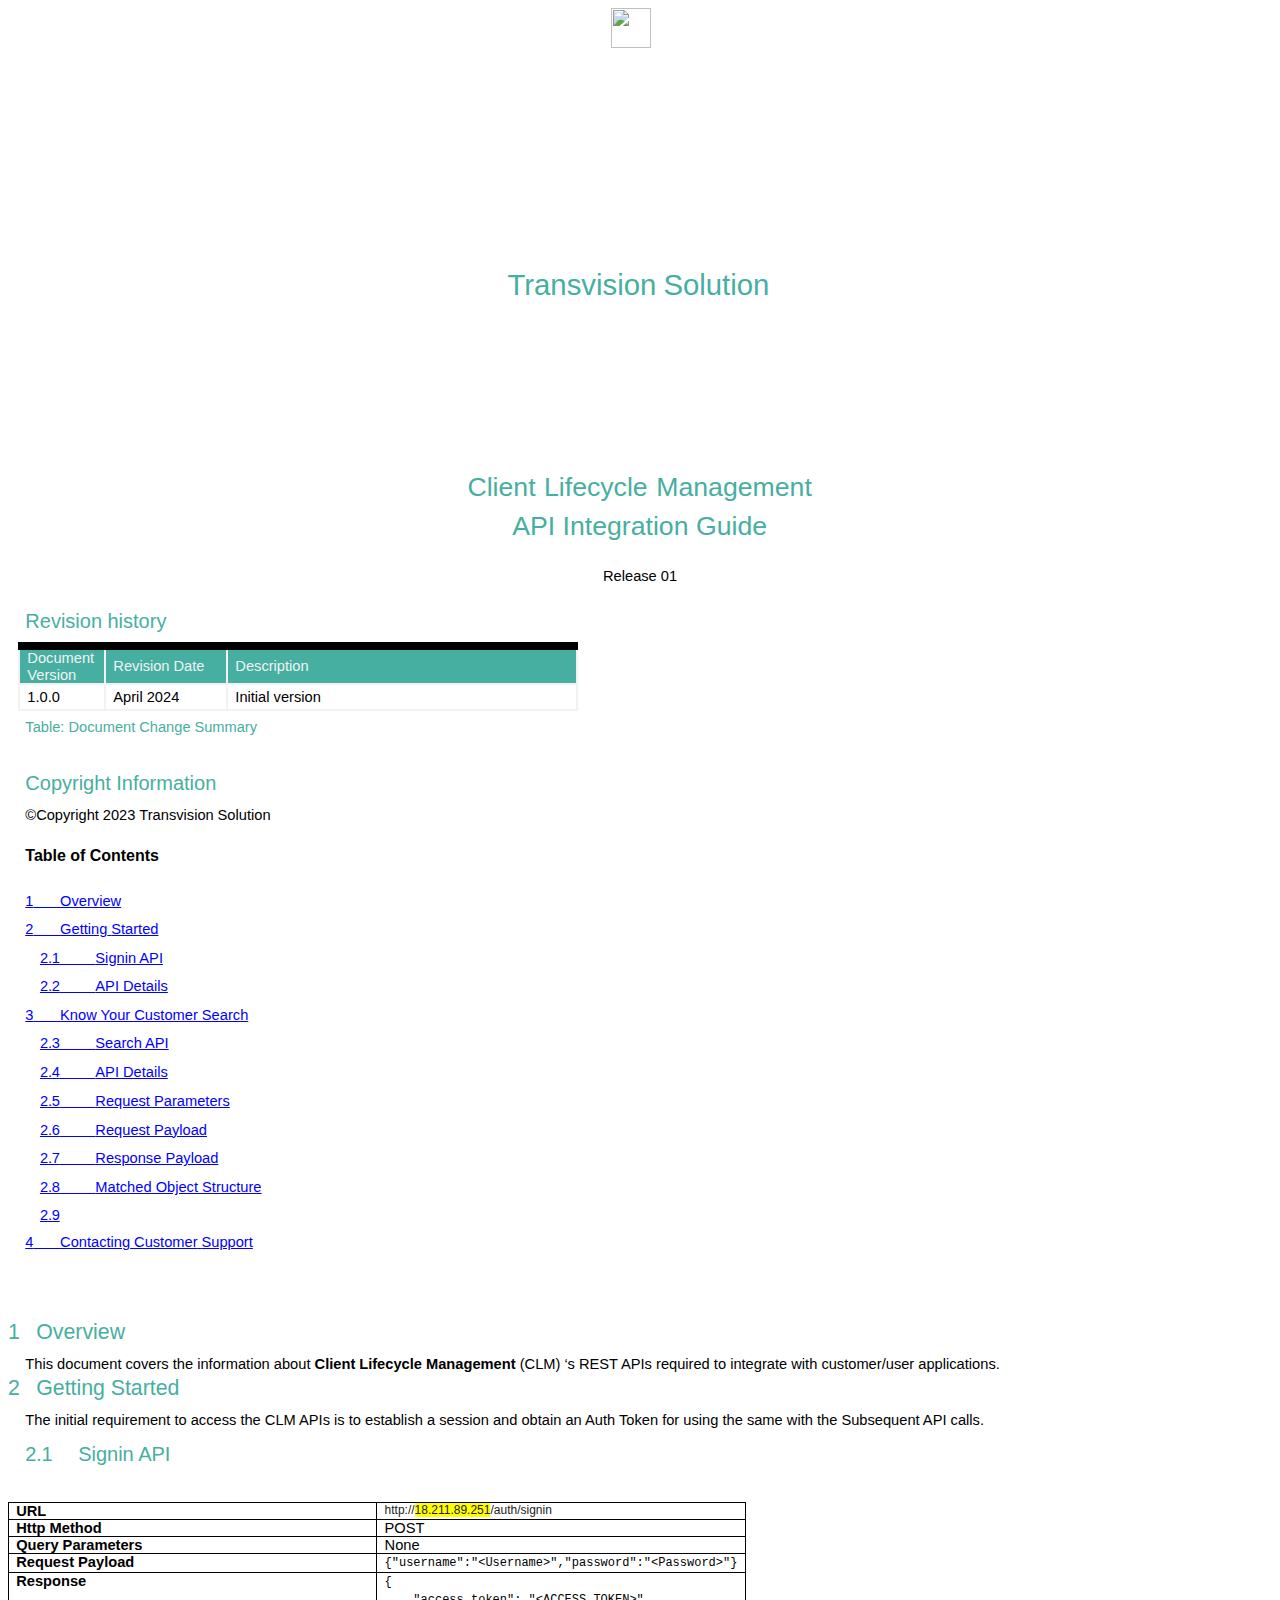
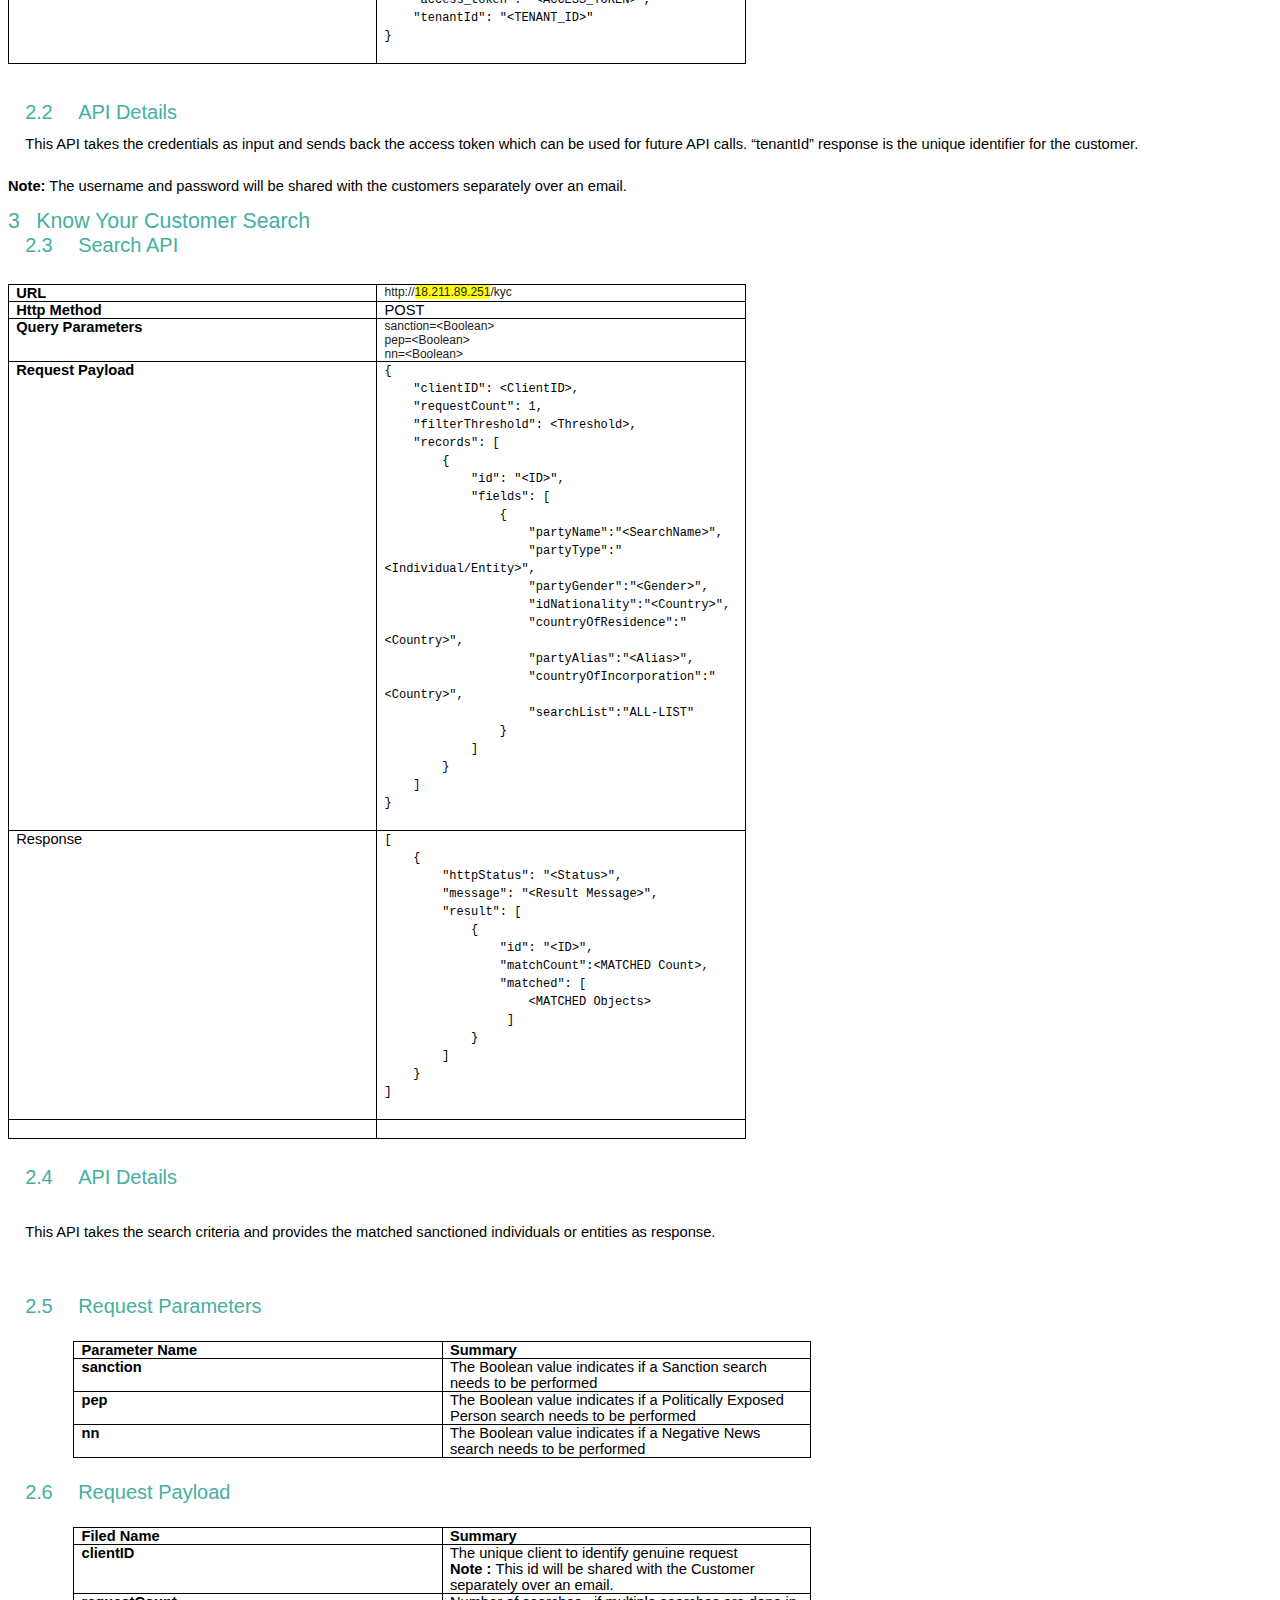
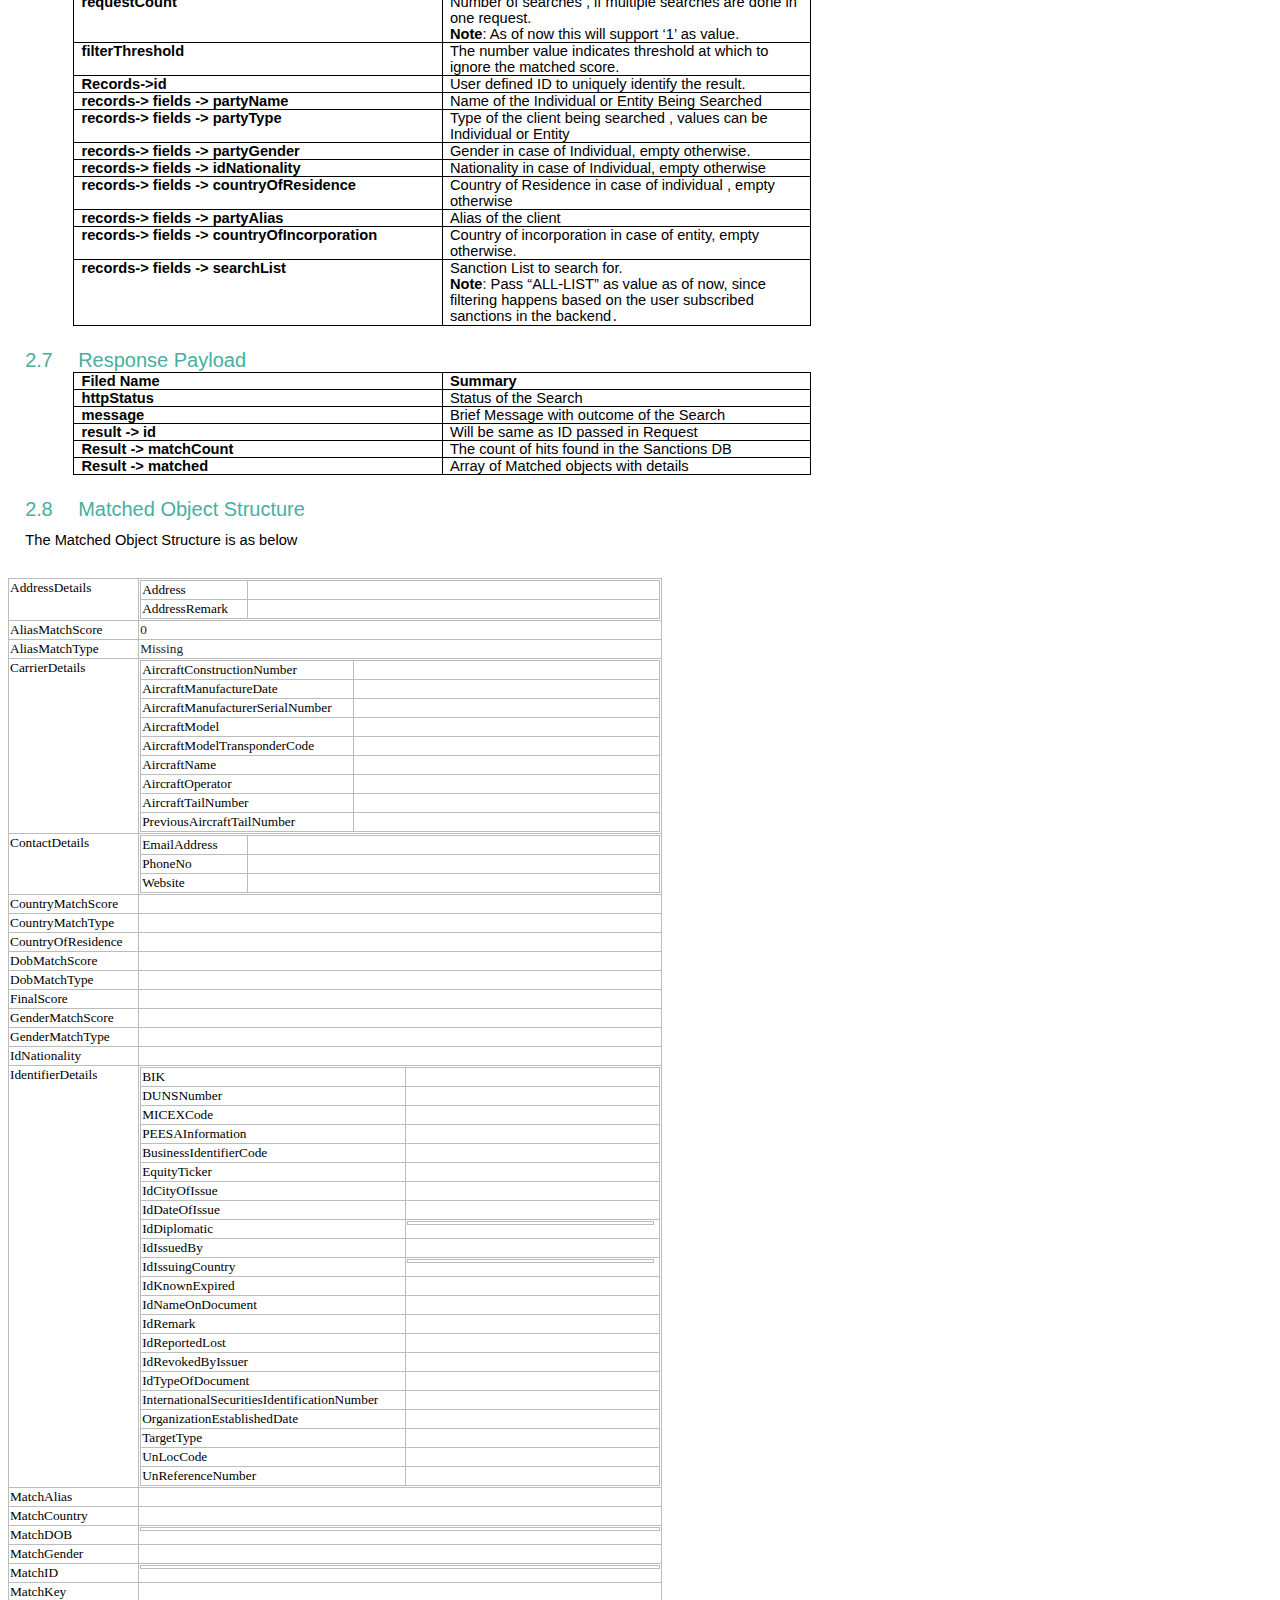
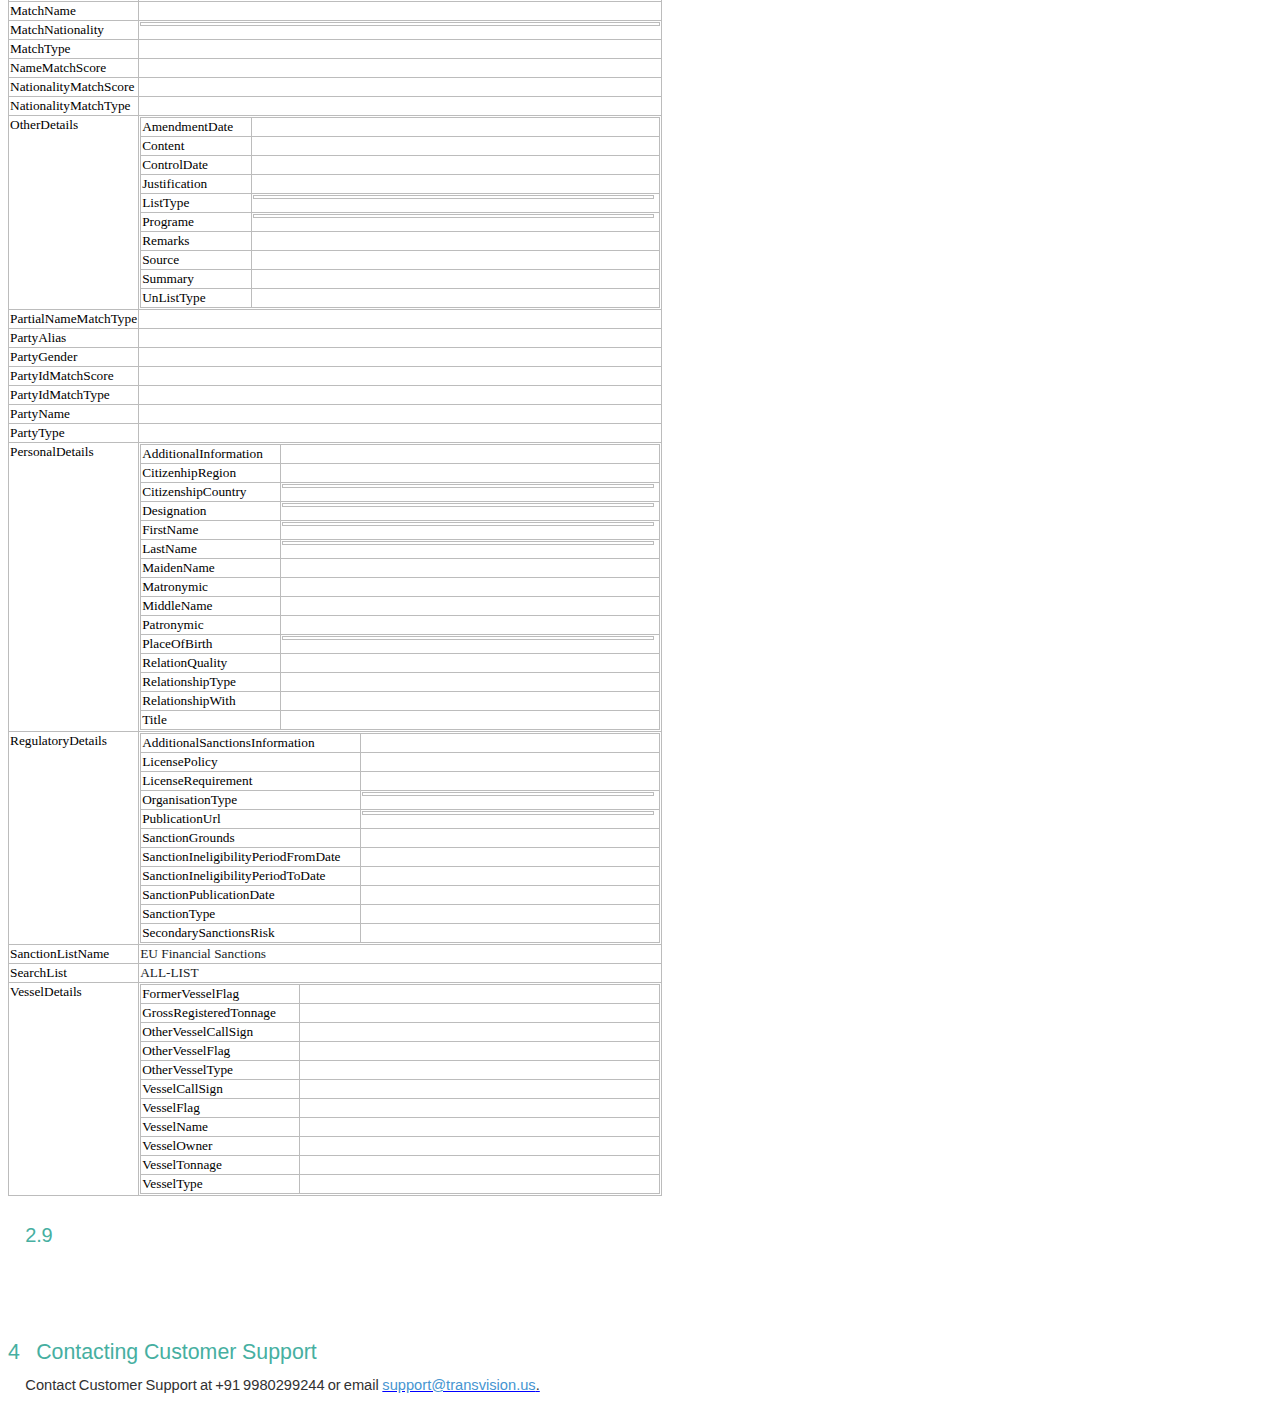
==== index.html @ 3c8a3615 "Initial Commit" ====
<html>

<head>
<meta http-equiv=Content-Type content="text/html; charset=utf-8">
<meta name=Generator content="Microsoft Word 15 (filtered)">
<title>Microsoft Word - User Guide_Final Draft</title>
<style>
<!--
 /* Font Definitions */
 @font-face
	{font-family:Wingdings;
	panose-1:5 0 0 0 0 0 0 0 0 0;}
@font-face
	{font-family:SimSun;
	panose-1:2 1 6 0 3 1 1 1 1 1;}
@font-face
	{font-family:"Cambria Math";
	panose-1:2 4 5 3 5 4 6 3 2 4;}
@font-face
	{font-family:Calibri;
	panose-1:2 15 5 2 2 2 4 3 2 4;}
@font-face
	{font-family:Verdana;
	panose-1:2 11 6 4 3 5 4 4 2 4;}
@font-face
	{font-family:"Segoe UI";
	panose-1:2 11 5 2 4 2 4 2 2 3;}
@font-face
	{font-family:"\@SimSun";
	panose-1:2 1 6 0 3 1 1 1 1 1;}
 /* Style Definitions */
 p.MsoNormal, li.MsoNormal, div.MsoNormal
	{margin:0in;
	text-autospace:none;
	font-size:11.0pt;
	font-family:"Calibri",sans-serif;}
h1
	{margin-top:1.75pt;
	margin-right:0in;
	margin-bottom:0in;
	margin-left:31.0pt;
	text-indent:-.25in;
	text-autospace:none;
	font-size:16.0pt;
	font-family:"Calibri",sans-serif;
	font-weight:normal;}
h2
	{mso-style-link:"Heading 2 Char";
	margin-top:0in;
	margin-right:0in;
	margin-bottom:0in;
	margin-left:49.0pt;
	text-indent:-.5in;
	text-autospace:none;
	font-size:15.0pt;
	font-family:"Calibri",sans-serif;
	font-weight:normal;}
h6
	{margin-top:0in;
	margin-right:0in;
	margin-bottom:0in;
	margin-left:146.05pt;
	text-autospace:none;
	font-size:12.0pt;
	font-family:"Calibri",sans-serif;}
p.MsoToc1, li.MsoToc1, div.MsoToc1
	{margin-top:7.8pt;
	margin-right:0in;
	margin-bottom:0in;
	margin-left:34.95pt;
	text-indent:-22.0pt;
	text-autospace:none;
	font-size:11.0pt;
	font-family:"Calibri",sans-serif;}
p.MsoToc2, li.MsoToc2, div.MsoToc2
	{margin-top:8.05pt;
	margin-right:0in;
	margin-bottom:0in;
	margin-left:61.0pt;
	text-indent:-37.0pt;
	text-autospace:none;
	font-size:11.0pt;
	font-family:"Calibri",sans-serif;}
p.MsoTitle, li.MsoTitle, div.MsoTitle
	{margin-top:9.3pt;
	margin-right:146.6pt;
	margin-bottom:0in;
	margin-left:144.25pt;
	text-align:center;
	text-autospace:none;
	font-size:22.0pt;
	font-family:"Calibri",sans-serif;}
p.MsoBodyText, li.MsoBodyText, div.MsoBodyText
	{mso-style-link:"Body Text Char";
	margin:0in;
	text-autospace:none;
	font-size:11.0pt;
	font-family:"Calibri",sans-serif;}
a:link, span.MsoHyperlink
	{color:blue;
	text-decoration:underline;}
p.MsoListParagraph, li.MsoListParagraph, div.MsoListParagraph
	{margin-top:2.05pt;
	margin-right:0in;
	margin-bottom:0in;
	margin-left:49.0pt;
	text-indent:-.25in;
	text-autospace:none;
	font-size:11.0pt;
	font-family:"Calibri",sans-serif;}
p.TableParagraph, li.TableParagraph, div.TableParagraph
	{mso-style-name:"Table Paragraph";
	margin-top:0in;
	margin-right:0in;
	margin-bottom:0in;
	margin-left:163.8pt;
	line-height:14.6pt;
	text-autospace:none;
	font-size:11.0pt;
	font-family:"Calibri",sans-serif;}
span.BodyTextChar
	{mso-style-name:"Body Text Char";
	mso-style-link:"Body Text";
	font-family:"Calibri",sans-serif;}
span.Heading2Char
	{mso-style-name:"Heading 2 Char";
	mso-style-link:"Heading 2";
	font-family:"Calibri",sans-serif;}
.MsoChpDefault
	{font-family:"Calibri",sans-serif;}
.MsoPapDefault
	{text-autospace:none;}
 /* Page Definitions */
 @page WordSection1
	{size:8.5in 11.0in;
	margin:42.0pt 41.0pt 65.0pt 41.0pt;}
div.WordSection1
	{page:WordSection1;}
@page WordSection2
	{size:8.5in 11.0in;
	margin:73.0pt 41.0pt 65.0pt 41.0pt;}
div.WordSection2
	{page:WordSection2;}
@page WordSection3
	{size:8.5in 11.0in;
	margin:73.0pt 41.0pt 74.4pt 41.0pt;}
div.WordSection3
	{page:WordSection3;}
@page WordSection4
	{size:8.5in 11.0in;
	margin:73.0pt 41.0pt 74.4pt 41.0pt;}
div.WordSection4
	{page:WordSection4;}
@page WordSection5
	{size:8.5in 11.0in;
	margin:73.0pt 41.0pt 84.0pt 41.0pt;}
div.WordSection5
	{page:WordSection5;}
@page WordSection6
	{size:8.5in 11.0in;
	margin:73.0pt 41.0pt 84.0pt 41.0pt;}
div.WordSection6
	{page:WordSection6;}
 /* List Definitions */
 ol
	{margin-bottom:0in;}
ul
	{margin-bottom:0in;}
-->
</style>

</head>

<body lang=EN-US link=blue vlink=purple style='word-wrap:break-word'>

<div class=WordSection1>

<p class=MsoBodyText style='margin-left:452.1pt'><span style='font-size:10.0pt;
font-family:"Times New Roman",serif'><img width=40 height=40 id=image1.jpeg
src="Client%20Lifecycle%20Management_API_Instarails_files/image001.jpg"></span></p>

<p class=MsoBodyText><span style='font-size:10.0pt;font-family:"Times New Roman",serif'>&nbsp;</span></p>

<p class=MsoBodyText><span style='font-size:10.0pt;font-family:"Times New Roman",serif'>&nbsp;</span></p>

<p class=MsoBodyText><span style='font-size:10.0pt;font-family:"Times New Roman",serif'>&nbsp;</span></p>

<p class=MsoBodyText><span style='font-size:10.0pt;font-family:"Times New Roman",serif'>&nbsp;</span></p>

<p class=MsoBodyText><span style='font-size:10.0pt;font-family:"Times New Roman",serif'>&nbsp;</span></p>

<p class=MsoBodyText><span style='font-size:10.0pt;font-family:"Times New Roman",serif'>&nbsp;</span></p>

<p class=MsoBodyText><span style='font-size:10.0pt;font-family:"Times New Roman",serif'>&nbsp;</span></p>

<p class=MsoBodyText><span style='font-size:10.0pt;font-family:"Times New Roman",serif'>&nbsp;</span></p>

<p class=MsoBodyText><span style='font-size:10.0pt;font-family:"Times New Roman",serif'>&nbsp;</span></p>

<p class=MsoBodyText><span style='font-size:10.0pt;font-family:"Times New Roman",serif'>&nbsp;</span></p>

<p class=MsoBodyText><span style='font-size:10.0pt;font-family:"Times New Roman",serif'>&nbsp;</span></p>

<p class=MsoBodyText><span style='font-size:10.0pt;font-family:"Times New Roman",serif'>&nbsp;</span></p>

<p class=MsoBodyText><span style='font-size:10.0pt;font-family:"Times New Roman",serif'>&nbsp;</span></p>

<p class=MsoTitle><span lang=FR style='color:#46AFA1'>Transvision<span
style='letter-spacing:-.8pt'> </span>Solution</span></p>

<p class=MsoBodyText><span lang=FR style='font-size:22.0pt'>&nbsp;</span></p>

<p class=MsoBodyText><span lang=FR style='font-size:22.0pt'>&nbsp;</span></p>

<p class=MsoBodyText><span lang=FR style='font-size:22.0pt'>&nbsp;</span></p>

<p class=MsoBodyText><span lang=FR style='font-size:22.0pt'>&nbsp;</span></p>

<p class=MsoBodyText style='margin-top:.4pt'><span lang=FR style='font-size:
19.0pt'>&nbsp;</span></p>

<p class=MsoNormal align=center style='margin-top:0in;margin-right:146.6pt;
margin-bottom:0in;margin-left:146.05pt;margin-bottom:.0001pt;text-align:center;
line-height:148%'><span lang=FR style='font-size:20.0pt;line-height:148%;
color:#46AFA1'>Client<span style='letter-spacing:.75pt'> </span>Lifecycle<span
style='letter-spacing:.85pt'> </span>Management<span style='letter-spacing:
-4.4pt'> </span></span></p>

<p class=MsoNormal align=center style='margin-top:0in;margin-right:146.6pt;
margin-bottom:0in;margin-left:146.05pt;margin-bottom:.0001pt;text-align:center;
line-height:148%'><span lang=EN-IN style='font-size:20.0pt;line-height:148%;
color:#46AFA1'>API Integration Guide</span></p>

<p class=MsoBodyText align=center style='margin-top:15.65pt;margin-right:145.95pt;
margin-bottom:0in;margin-left:146.05pt;margin-bottom:.0001pt;text-align:center'>Release<span
style='letter-spacing:-.05pt'> </span>01</p>

</div>

<span style='font-size:11.0pt;font-family:"Calibri",sans-serif'><br clear=all
style='page-break-before:always'>
</span>

<div class=WordSection2>

<p class=MsoBodyText style='margin-top:.2pt'><span style='font-size:5.0pt'>&nbsp;</span></p>

<p class=MsoNormal style='margin-top:1.95pt;margin-right:0in;margin-bottom:
0in;margin-left:13.0pt;margin-bottom:.0001pt'><span style='font-size:15.0pt;
color:#46AFA1'>Revision<span style='letter-spacing:-.1pt'> </span>history</span></p>

<p class=MsoBodyText style='margin-top:.3pt'><span style='font-size:5.5pt'>&nbsp;</span></p>

<table class=MsoNormalTable border=1 cellspacing=0 cellpadding=0
 style='margin-left:7.3pt;border-collapse:collapse;border:none'>
 <tr style='height:.4in'>
  <td width=84 valign=top style='width:63.0pt;border:solid #F2F2F2 1.5pt;
  border-top:solid black 6.0pt;background:#46AFA1;padding:0in 0in 0in 0in;
  height:.4in'>
  <p class=TableParagraph style='margin-left:5.7pt;line-height:12.5pt'><span
  style='color:#F2F2F2'>Document</span></p>
  <p class=TableParagraph style='margin-left:5.7pt;line-height:normal'><span
  style='color:#F2F2F2'>Version</span></p>
  </td>
  <td width=120 valign=top style='width:1.25in;border-top:solid black 6.0pt;
  border-left:none;border-bottom:solid #F2F2F2 1.5pt;border-right:solid #F2F2F2 1.5pt;
  background:#46AFA1;padding:0in 0in 0in 0in;height:.4in'>
  <p class=TableParagraph style='margin-top:5.75pt;margin-right:0in;margin-bottom:
  0in;margin-left:5.7pt;margin-bottom:.0001pt;line-height:normal'><span
  style='color:#F2F2F2'>Revision<span style='letter-spacing:-.1pt'> </span>Date</span></p>
  </td>
  <td width=348 valign=top style='width:261.0pt;border-top:solid black 6.0pt;
  border-left:none;border-bottom:solid #F2F2F2 1.5pt;border-right:solid #F2F2F2 1.5pt;
  background:#46AFA1;padding:0in 0in 0in 0in;height:.4in'>
  <p class=TableParagraph style='margin-top:5.75pt;margin-right:0in;margin-bottom:
  0in;margin-left:5.7pt;margin-bottom:.0001pt;line-height:normal'><span
  style='color:#F2F2F2'>Description</span></p>
  </td>
 </tr>
 <tr style='height:19.25pt'>
  <td width=84 valign=top style='width:63.0pt;border:solid #F2F2F2 1.5pt;
  border-top:none;padding:0in 0in 0in 0in;height:19.25pt'>
  <p class=TableParagraph style='margin-top:2.9pt;margin-right:0in;margin-bottom:
  0in;margin-left:5.7pt;margin-bottom:.0001pt;line-height:normal'>1.0.0</p>
  </td>
  <td width=120 valign=top style='width:1.25in;border-top:none;border-left:
  none;border-bottom:solid #F2F2F2 1.5pt;border-right:solid #F2F2F2 1.5pt;
  padding:0in 0in 0in 0in;height:19.25pt'>
  <p class=TableParagraph style='margin-top:2.9pt;margin-right:0in;margin-bottom:
  0in;margin-left:5.7pt;margin-bottom:.0001pt;line-height:normal'>April 2024</p>
  </td>
  <td width=348 valign=top style='width:261.0pt;border-top:none;border-left:
  none;border-bottom:solid #F2F2F2 1.5pt;border-right:solid #F2F2F2 1.5pt;
  padding:0in 0in 0in 0in;height:19.25pt'>
  <p class=TableParagraph style='margin-top:2.9pt;margin-right:0in;margin-bottom:
  0in;margin-left:5.7pt;margin-bottom:.0001pt;line-height:normal'>Initial version</p>
  </td>
 </tr>
</table>

<p class=MsoBodyText style='margin-top:5.95pt;margin-right:0in;margin-bottom:
0in;margin-left:13.0pt;margin-bottom:.0001pt'><span style='color:#46AFA1'>Table:<span
style='letter-spacing:-.05pt'> </span>Document<span style='letter-spacing:-.1pt'>
</span>Change<span style='letter-spacing:-.2pt'> </span>Summary</span></p>

<p class=MsoBodyText>&nbsp;</p>

<p class=MsoBodyText style='margin-top:.25pt'><span style='font-size:13.0pt'>&nbsp;</span></p>

<p class=MsoNormal style='margin-left:13.0pt'><span style='font-size:15.0pt;
color:#46AFA1'>Copyright<span style='letter-spacing:-.2pt'> </span>Information</span></p>

<p class=MsoBodyText style='margin-top:8.7pt;margin-right:0in;margin-bottom:
0in;margin-left:13.0pt;margin-bottom:.0001pt'>©Copyright<span style='letter-spacing:
-.1pt'> </span>2023<span style='letter-spacing:-.15pt'> </span>Transvision<span
style='letter-spacing:-.15pt'> </span>Solution</p>

</div>

<span style='font-size:11.0pt;font-family:"Calibri",sans-serif'><br clear=all
style='page-break-before:always'>
</span>

<div class=WordSection3>

<h6 style='margin-top:6.2pt;margin-right:0in;margin-bottom:0in;margin-left:
13.0pt;margin-bottom:.0001pt'>Table<span style='letter-spacing:-.1pt'> </span>of<span
style='letter-spacing:-.1pt'> </span>Contents</h6>

</div>

<span style='font-size:11.0pt;font-family:"Calibri",sans-serif'><br clear=all
style='page-break-before:auto'>
</span>

<div class=WordSection4>

<p class=MsoToc1><a href="#_Toc168500048">1<span lang=EN-IN style='font-size:
12.0pt;color:windowtext;text-decoration:none'>      </span>Overview<span
style='color:windowtext;display:none;text-decoration:none'>    </span><span
style='color:windowtext;display:none;text-decoration:none'>4</span></a></p>

<p class=MsoToc1><a href="#_Toc168500049">2<span lang=EN-IN style='font-size:
12.0pt;color:windowtext;text-decoration:none'>      </span>Getting<span
style='letter-spacing:-.15pt'> </span>Started<span style='color:windowtext;
display:none;text-decoration:none'>   </span><span
style='color:windowtext;display:none;text-decoration:none'>4</span></a></p>

<p class=MsoToc2><a href="#_Toc168500050"><span style='letter-spacing:-.15pt'>2.1</span><span
lang=EN-IN style='font-size:12.0pt;color:windowtext;text-decoration:none'>        </span>Signin
API<span style='color:windowtext;display:none;text-decoration:none'> </span><span
style='color:windowtext;display:none;text-decoration:none'>4</span></a></p>

<p class=MsoToc2><a href="#_Toc168500051"><span style='letter-spacing:-.15pt'>2.2</span><span
lang=EN-IN style='font-size:12.0pt;color:windowtext;text-decoration:none'>        </span>API
Details<span style='color:windowtext;display:none;text-decoration:none'>  </span><span
style='color:windowtext;display:none;text-decoration:none'>4</span></a></p>

<p class=MsoToc1><a href="#_Toc168500052">3<span lang=EN-IN style='font-size:
12.0pt;color:windowtext;text-decoration:none'>      </span>Know Your Customer
Search<span style='color:windowtext;display:none;text-decoration:none'>   </span><span
style='color:windowtext;display:none;text-decoration:none'>4</span></a></p>

<p class=MsoToc2><a href="#_Toc168500053"><span style='letter-spacing:-.15pt'>2.3</span><span
lang=EN-IN style='font-size:12.0pt;color:windowtext;text-decoration:none'>        </span>Search
API<span style='color:windowtext;display:none;text-decoration:none'> </span><span
style='color:windowtext;display:none;text-decoration:none'>4</span></a></p>

<p class=MsoToc2><a href="#_Toc168500054"><span style='letter-spacing:-.15pt'>2.4</span><span
lang=EN-IN style='font-size:12.0pt;color:windowtext;text-decoration:none'>        </span>API
Details<span style='color:windowtext;display:none;text-decoration:none'>  </span><span
style='color:windowtext;display:none;text-decoration:none'>5</span></a></p>

<p class=MsoToc2><a href="#_Toc168500055"><span style='letter-spacing:-.15pt'>2.5</span><span
lang=EN-IN style='font-size:12.0pt;color:windowtext;text-decoration:none'>        </span>Request
Parameters<span style='color:windowtext;display:none;text-decoration:none'>  </span><span
style='color:windowtext;display:none;text-decoration:none'>6</span></a></p>

<p class=MsoToc2><a href="#_Toc168500056"><span style='letter-spacing:-.15pt'>2.6</span><span
lang=EN-IN style='font-size:12.0pt;color:windowtext;text-decoration:none'>        </span>Request
Payload<span style='color:windowtext;display:none;text-decoration:none'>   </span><span
style='color:windowtext;display:none;text-decoration:none'>6</span></a></p>

<p class=MsoToc2><a href="#_Toc168500057"><span style='letter-spacing:-.15pt'>2.7</span><span
lang=EN-IN style='font-size:12.0pt;color:windowtext;text-decoration:none'>        </span>Response
Payload<span style='color:windowtext;display:none;text-decoration:none'>   </span><span
style='color:windowtext;display:none;text-decoration:none'>6</span></a></p>

<p class=MsoToc2><a href="#_Toc168500058"><span style='letter-spacing:-.15pt'>2.8</span><span
lang=EN-IN style='font-size:12.0pt;color:windowtext;text-decoration:none'>        </span>Matched
Object Structure<span style='color:windowtext;display:none;text-decoration:
none'>   </span><span
style='color:windowtext;display:none;text-decoration:none'>7</span></a></p>

<p class=MsoToc2><a href="#_Toc168500059"><span style='letter-spacing:-.15pt'>2.9</span><span
style='color:windowtext;display:none;text-decoration:none'>  </span><span
style='color:windowtext;display:none;text-decoration:none'>9</span></a></p>

<p class=MsoToc1><a href="#_Toc168500060">4<span lang=EN-IN style='font-size:
12.0pt;color:windowtext;text-decoration:none'>      </span>Contacting<span
style='letter-spacing:-.15pt'> </span>Customer<span style='letter-spacing:-.15pt'>
</span>Support<span style='color:windowtext;display:none;text-decoration:none'>  </span><span
style='color:windowtext;display:none;text-decoration:none'>10</span></a></p>

<p class=MsoNormal>&nbsp;</p>

</div>

<span style='font-size:11.0pt;font-family:"Calibri",sans-serif'><br clear=all
style='page-break-before:always'>
</span>

<div class=WordSection5>

<p class=MsoBodyText style='margin-top:.25pt'><span style='font-size:22.5pt'>&nbsp;</span></p>

<h1 style='margin-left:.25in'><a name="_Toc168500048"><span style='color:#46AFA1'>1<span
style='font:7.0pt "Times New Roman"'>&nbsp;&nbsp;&nbsp;&nbsp;&nbsp;&nbsp; </span></span><span
style='color:#46AFA1'>Overview</span></a></h1>

<p class=MsoNormal style='margin-top:8.75pt;margin-right:11.75pt;margin-bottom:
0in;margin-left:13.0pt;margin-bottom:.0001pt;line-height:115%'>This document
covers the information about <b>Client<span style='letter-spacing:-.1pt'> </span>Lifecycle<span
style='letter-spacing:-.05pt'> </span>Management<span style='letter-spacing:
.05pt'> </span></b>(CLM)<span style='letter-spacing:-.05pt'> ‘s </span>REST
APIs required to integrate with customer/user applications.</p>

<h1 style='margin-left:.25in'><a name="_Toc168500049"><span style='color:#46AFA1'>2<span
style='font:7.0pt "Times New Roman"'>&nbsp;&nbsp;&nbsp;&nbsp;&nbsp;&nbsp; </span></span><span
style='color:#46AFA1'>Getting<span style='letter-spacing:-.15pt'> </span>Started</span></a></h1>

<p class=MsoNormal style='margin-top:8.75pt;margin-right:11.75pt;margin-bottom:
0in;margin-left:13.0pt;margin-bottom:.0001pt;line-height:115%'>The initial
requirement to access the CLM APIs is to establish a session and obtain an Auth
Token for using the same with the Subsequent API calls.</p>

<h2 style='margin-top:10.15pt'><a name="_Toc168500050"><span style='color:#46AFA1;
letter-spacing:-.15pt'>2.1<span style='font:7.0pt "Times New Roman"'>&nbsp;&nbsp;&nbsp;&nbsp;&nbsp;&nbsp;&nbsp;&nbsp;&nbsp;&nbsp;&nbsp;
</span></span><span style='color:#46AFA1'>Signin API</span></a></h2>

<h2 style='margin-top:10.15pt;text-indent:0in'>&nbsp;</h2>

<table class=MsoTableGrid border=1 cellspacing=0 cellpadding=0
 style='border-collapse:collapse;border:none'>
 <tr>
  <td width=353 valign=top style='width:264.75pt;border:solid windowtext 1.0pt;
  padding:0in 5.4pt 0in 5.4pt'>
  <p class=MsoBodyText><b>URL</b></p>
  </td>
  <td width=353 valign=top style='width:264.75pt;border:solid windowtext 1.0pt;
  border-left:none;padding:0in 5.4pt 0in 5.4pt'>
  <p class=MsoBodyText><span style='font-size:9.0pt;font-family:"Segoe UI",sans-serif;
  color:#212121;background:white'>http://<span style='background:yellow'>18.211.89.251</span>/auth/signin</span></p>
  </td>
 </tr>
 <tr>
  <td width=353 valign=top style='width:264.75pt;border:solid windowtext 1.0pt;
  border-top:none;padding:0in 5.4pt 0in 5.4pt'>
  <p class=MsoBodyText><b>Http Method</b></p>
  </td>
  <td width=353 valign=top style='width:264.75pt;border-top:none;border-left:
  none;border-bottom:solid windowtext 1.0pt;border-right:solid windowtext 1.0pt;
  padding:0in 5.4pt 0in 5.4pt'>
  <p class=MsoBodyText>POST</p>
  </td>
 </tr>
 <tr>
  <td width=353 valign=top style='width:264.75pt;border:solid windowtext 1.0pt;
  border-top:none;padding:0in 5.4pt 0in 5.4pt'>
  <p class=MsoBodyText><b>Query Parameters</b></p>
  </td>
  <td width=353 valign=top style='width:264.75pt;border-top:none;border-left:
  none;border-bottom:solid windowtext 1.0pt;border-right:solid windowtext 1.0pt;
  padding:0in 5.4pt 0in 5.4pt'>
  <p class=MsoBodyText>None</p>
  </td>
 </tr>
 <tr>
  <td width=353 valign=top style='width:264.75pt;border:solid windowtext 1.0pt;
  border-top:none;padding:0in 5.4pt 0in 5.4pt'>
  <p class=MsoBodyText><b>Request Payload</b></p>
  </td>
  <td width=353 valign=top style='width:264.75pt;border-top:none;border-left:
  none;border-bottom:solid windowtext 1.0pt;border-right:solid windowtext 1.0pt;
  padding:0in 5.4pt 0in 5.4pt'>
  <p class=MsoNormal style='line-height:13.5pt;background:white;text-autospace:
  ideograph-numeric ideograph-other'><span lang=EN-IN style='font-size:9.0pt;
  font-family:"Courier New";color:black'>{&quot;username&quot;:&quot;&lt;Username&gt;&quot;,&quot;password&quot;:&quot;&lt;Password&gt;&quot;}</span></p>
  </td>
 </tr>
 <tr>
  <td width=353 valign=top style='width:264.75pt;border:solid windowtext 1.0pt;
  border-top:none;padding:0in 5.4pt 0in 5.4pt'>
  <p class=MsoBodyText><b>Response </b></p>
  </td>
  <td width=353 valign=top style='width:264.75pt;border-top:none;border-left:
  none;border-bottom:solid windowtext 1.0pt;border-right:solid windowtext 1.0pt;
  padding:0in 5.4pt 0in 5.4pt'>
  <p class=MsoNormal style='line-height:13.5pt;background:white;text-autospace:
  ideograph-numeric ideograph-other'><span lang=EN-IN style='font-size:9.0pt;
  font-family:"Courier New";color:black'>{</span></p>
  <p class=MsoNormal style='line-height:13.5pt;background:white;text-autospace:
  ideograph-numeric ideograph-other'><span lang=EN-IN style='font-size:9.0pt;
  font-family:"Courier New";color:black'>&nbsp; &nbsp;
  &quot;access_token&quot;: &quot;&lt;ACCESS_TOKEN&gt;&quot;,</span></p>
  <p class=MsoNormal style='line-height:13.5pt;background:white;text-autospace:
  ideograph-numeric ideograph-other'><span lang=EN-IN style='font-size:9.0pt;
  font-family:"Courier New";color:black'>&nbsp; &nbsp; &quot;tenantId&quot;:
  &quot;&lt;TENANT_ID&gt;&quot;</span></p>
  <p class=MsoNormal style='line-height:13.5pt;background:white;text-autospace:
  ideograph-numeric ideograph-other'><span lang=EN-IN style='font-size:9.0pt;
  font-family:"Courier New";color:black'>}</span></p>
  <p class=MsoNormal style='line-height:13.5pt;background:white;text-autospace:
  ideograph-numeric ideograph-other'><span lang=EN-IN style='font-size:9.0pt;
  font-family:"Courier New";color:black'>&nbsp;</span></p>
  </td>
 </tr>
</table>

<p class=MsoBodyText>&nbsp;</p>

<p class=MsoBodyText style='margin-top:.15pt'><span style='font-size:13.0pt'>&nbsp;</span></p>

<h2><a name="_Toc168500051"><span style='color:#46AFA1;letter-spacing:-.15pt'>2.2<span
style='font:7.0pt "Times New Roman"'>&nbsp;&nbsp;&nbsp;&nbsp;&nbsp;&nbsp;&nbsp;&nbsp;&nbsp;&nbsp;&nbsp;
</span></span><span style='color:#46AFA1'>API Details</span></a></h2>

<p class=MsoBodyText style='margin-top:8.65pt;margin-right:0in;margin-bottom:
0in;margin-left:13.0pt;margin-bottom:.0001pt'>This API takes the credentials as
input and sends back the access token which can be used for future API calls.
“tenantId” response is the unique identifier for the customer.</p>

<p class=MsoListParagraph style='margin-top:1.95pt;margin-right:300.9pt;
margin-bottom:0in;margin-left:49.0pt;margin-bottom:.0001pt;text-indent:0in;
line-height:160%'>&nbsp;</p>

<p class=MsoBodyText><b>Note:</b> The username and password will be shared with
the customers separately over an email.</p>

<p class=MsoBodyText style='margin-top:.25pt'><span style='font-size:8.0pt'>&nbsp;</span></p>

<h1 style='margin-left:.25in'><a name="_Toc168500052"><span style='color:#46AFA1'>3<span
style='font:7.0pt "Times New Roman"'>&nbsp;&nbsp;&nbsp;&nbsp;&nbsp;&nbsp; </span></span><span
style='color:#46AFA1'>Know Your Customer Search</span></a></h1>

<h2><a name="_Toc168500053"><span style='color:#46AFA1;letter-spacing:-.15pt'>2.3<span
style='font:7.0pt "Times New Roman"'>&nbsp;&nbsp;&nbsp;&nbsp;&nbsp;&nbsp;&nbsp;&nbsp;&nbsp;&nbsp;&nbsp;
</span></span><span style='color:#46AFA1'>Search API</span></a></h2>

<h1 style='margin-left:.25in;text-indent:0in'><span style='color:#46AFA1'>&nbsp;</span></h1>

<table class=MsoTableGrid border=1 cellspacing=0 cellpadding=0
 style='border-collapse:collapse;border:none'>
 <tr>
  <td width=353 valign=top style='width:264.75pt;border:solid windowtext 1.0pt;
  padding:0in 5.4pt 0in 5.4pt'>
  <p class=MsoBodyText><b>URL</b></p>
  </td>
  <td width=353 valign=top style='width:264.75pt;border:solid windowtext 1.0pt;
  border-left:none;padding:0in 5.4pt 0in 5.4pt'>
  <p class=MsoBodyText><span style='font-size:9.0pt;font-family:"Segoe UI",sans-serif;
  color:#212121;background:white'>http://<span style='background:yellow'>18.211.89.251</span>/kyc</span></p>
  </td>
 </tr>
 <tr>
  <td width=353 valign=top style='width:264.75pt;border:solid windowtext 1.0pt;
  border-top:none;padding:0in 5.4pt 0in 5.4pt'>
  <p class=MsoBodyText><b>Http Method</b></p>
  </td>
  <td width=353 valign=top style='width:264.75pt;border-top:none;border-left:
  none;border-bottom:solid windowtext 1.0pt;border-right:solid windowtext 1.0pt;
  padding:0in 5.4pt 0in 5.4pt'>
  <p class=MsoBodyText>POST</p>
  </td>
 </tr>
 <tr>
  <td width=353 valign=top style='width:264.75pt;border:solid windowtext 1.0pt;
  border-top:none;padding:0in 5.4pt 0in 5.4pt'>
  <p class=MsoBodyText><b>Query Parameters</b></p>
  </td>
  <td width=353 valign=top style='width:264.75pt;border-top:none;border-left:
  none;border-bottom:solid windowtext 1.0pt;border-right:solid windowtext 1.0pt;
  padding:0in 5.4pt 0in 5.4pt'>
  <p class=MsoBodyText><span style='font-size:9.0pt;font-family:"Segoe UI",sans-serif;
  color:#212121;background:white'>sanction=&lt;Boolean&gt;</span></p>
  <p class=MsoBodyText><span style='font-size:9.0pt;font-family:"Segoe UI",sans-serif;
  color:#212121;background:white'>pep=&lt;Boolean&gt;</span></p>
  <p class=MsoBodyText><span style='font-size:9.0pt;font-family:"Segoe UI",sans-serif;
  color:#212121;background:white'>nn=&lt;Boolean&gt;</span></p>
  </td>
 </tr>
 <tr>
  <td width=353 valign=top style='width:264.75pt;border:solid windowtext 1.0pt;
  border-top:none;padding:0in 5.4pt 0in 5.4pt'>
  <p class=MsoBodyText><b>Request Payload</b></p>
  </td>
  <td width=353 valign=top style='width:264.75pt;border-top:none;border-left:
  none;border-bottom:solid windowtext 1.0pt;border-right:solid windowtext 1.0pt;
  padding:0in 5.4pt 0in 5.4pt'>
  <p class=MsoNormal style='line-height:13.5pt;background:white;text-autospace:
  ideograph-numeric ideograph-other'><span lang=EN-IN style='font-size:9.0pt;
  font-family:"Courier New";color:black'>{</span></p>
  <p class=MsoNormal style='line-height:13.5pt;background:white;text-autospace:
  ideograph-numeric ideograph-other'><span lang=EN-IN style='font-size:9.0pt;
  font-family:"Courier New";color:black'>&nbsp; &nbsp; &quot;clientID&quot;:
  &lt;ClientID&gt;,</span></p>
  <p class=MsoNormal style='line-height:13.5pt;background:white;text-autospace:
  ideograph-numeric ideograph-other'><span lang=EN-IN style='font-size:9.0pt;
  font-family:"Courier New";color:black'>&nbsp; &nbsp;
  &quot;requestCount&quot;: 1,</span></p>
  <p class=MsoNormal style='line-height:13.5pt;background:white;text-autospace:
  ideograph-numeric ideograph-other'><span lang=EN-IN style='font-size:9.0pt;
  font-family:"Courier New";color:black'>&nbsp; &nbsp;
  &quot;filterThreshold&quot;: &lt;Threshold&gt;,</span></p>
  <p class=MsoNormal style='line-height:13.5pt;background:white;text-autospace:
  ideograph-numeric ideograph-other'><span lang=EN-IN style='font-size:9.0pt;
  font-family:"Courier New";color:black'>&nbsp; &nbsp; &quot;records&quot;: [</span></p>
  <p class=MsoNormal style='line-height:13.5pt;background:white;text-autospace:
  ideograph-numeric ideograph-other'><span lang=EN-IN style='font-size:9.0pt;
  font-family:"Courier New";color:black'>&nbsp; &nbsp; &nbsp; &nbsp; {</span></p>
  <p class=MsoNormal style='line-height:13.5pt;background:white;text-autospace:
  ideograph-numeric ideograph-other'><span lang=EN-IN style='font-size:9.0pt;
  font-family:"Courier New";color:black'>&nbsp; &nbsp; &nbsp; &nbsp; &nbsp;
  &nbsp; &quot;id&quot;: &quot;&lt;ID&gt;&quot;,</span></p>
  <p class=MsoNormal style='line-height:13.5pt;background:white;text-autospace:
  ideograph-numeric ideograph-other'><span lang=EN-IN style='font-size:9.0pt;
  font-family:"Courier New";color:black'>&nbsp; &nbsp; &nbsp; &nbsp; &nbsp;
  &nbsp; &quot;fields&quot;: [</span></p>
  <p class=MsoNormal style='line-height:13.5pt;background:white;text-autospace:
  ideograph-numeric ideograph-other'><span lang=EN-IN style='font-size:9.0pt;
  font-family:"Courier New";color:black'>&nbsp; &nbsp; &nbsp; &nbsp; &nbsp;
  &nbsp; &nbsp; &nbsp; {</span></p>
  <p class=MsoNormal style='line-height:13.5pt;background:white;text-autospace:
  ideograph-numeric ideograph-other'><span lang=EN-IN style='font-size:9.0pt;
  font-family:"Courier New";color:black'>&nbsp; &nbsp; &nbsp; &nbsp; &nbsp;
  &nbsp; &nbsp; &nbsp; &nbsp; &nbsp; &quot;partyName&quot;:&quot;&lt;SearchName&gt;&quot;,</span></p>
  <p class=MsoNormal style='line-height:13.5pt;background:white;text-autospace:
  ideograph-numeric ideograph-other'><span lang=EN-IN style='font-size:9.0pt;
  font-family:"Courier New";color:black'>&nbsp; &nbsp; &nbsp; &nbsp; &nbsp;
  &nbsp; &nbsp; &nbsp; &nbsp; &nbsp; &quot;partyType&quot;:&quot;&lt;Individual/Entity&gt;&quot;,</span></p>
  <p class=MsoNormal style='line-height:13.5pt;background:white;text-autospace:
  ideograph-numeric ideograph-other'><span lang=EN-IN style='font-size:9.0pt;
  font-family:"Courier New";color:black'>&nbsp; &nbsp; &nbsp; &nbsp; &nbsp;
  &nbsp; &nbsp; &nbsp; &nbsp; &nbsp; &quot;partyGender&quot;:&quot;&lt;Gender&gt;&quot;,</span></p>
  <p class=MsoNormal style='line-height:13.5pt;background:white;text-autospace:
  ideograph-numeric ideograph-other'><span lang=EN-IN style='font-size:9.0pt;
  font-family:"Courier New";color:black'>&nbsp; &nbsp; &nbsp; &nbsp; &nbsp;
  &nbsp; &nbsp; &nbsp; &nbsp; &nbsp; &quot;idNationality&quot;:&quot;&lt;Country&gt;&quot;,</span></p>
  <p class=MsoNormal style='line-height:13.5pt;background:white;text-autospace:
  ideograph-numeric ideograph-other'><span lang=EN-IN style='font-size:9.0pt;
  font-family:"Courier New";color:black'>&nbsp; &nbsp; &nbsp; &nbsp; &nbsp;
  &nbsp; &nbsp; &nbsp; &nbsp; &nbsp; &quot;countryOfResidence&quot;:&quot;&lt;Country&gt;&quot;,</span></p>
  <p class=MsoNormal style='line-height:13.5pt;background:white;text-autospace:
  ideograph-numeric ideograph-other'><span lang=EN-IN style='font-size:9.0pt;
  font-family:"Courier New";color:black'>&nbsp; &nbsp; &nbsp; &nbsp; &nbsp;
  &nbsp; &nbsp; &nbsp; &nbsp; &nbsp; &quot;partyAlias&quot;:&quot;&lt;Alias&gt;&quot;,</span></p>
  <p class=MsoNormal style='line-height:13.5pt;background:white;text-autospace:
  ideograph-numeric ideograph-other'><span lang=EN-IN style='font-size:9.0pt;
  font-family:"Courier New";color:black'>&nbsp; &nbsp; &nbsp; &nbsp; &nbsp;
  &nbsp; &nbsp; &nbsp; &nbsp; &nbsp; &quot;countryOfIncorporation&quot;:&quot;&lt;Country&gt;&quot;,</span></p>
  <p class=MsoNormal style='line-height:13.5pt;background:white;text-autospace:
  ideograph-numeric ideograph-other'><span lang=EN-IN style='font-size:9.0pt;
  font-family:"Courier New";color:black'>&nbsp; &nbsp; &nbsp; &nbsp; &nbsp;
  &nbsp; &nbsp; &nbsp; &nbsp; &nbsp;
  &quot;searchList&quot;:&quot;ALL-LIST&quot;</span></p>
  <p class=MsoNormal style='line-height:13.5pt;background:white;text-autospace:
  ideograph-numeric ideograph-other'><span lang=EN-IN style='font-size:9.0pt;
  font-family:"Courier New";color:black'>&nbsp; &nbsp; &nbsp; &nbsp; &nbsp;
  &nbsp; &nbsp; &nbsp; }</span></p>
  <p class=MsoNormal style='line-height:13.5pt;background:white;text-autospace:
  ideograph-numeric ideograph-other'><span lang=EN-IN style='font-size:9.0pt;
  font-family:"Courier New";color:black'>&nbsp; &nbsp; &nbsp; &nbsp; &nbsp;
  &nbsp; ]</span></p>
  <p class=MsoNormal style='line-height:13.5pt;background:white;text-autospace:
  ideograph-numeric ideograph-other'><span lang=EN-IN style='font-size:9.0pt;
  font-family:"Courier New";color:black'>&nbsp; &nbsp; &nbsp; &nbsp; }</span></p>
  <p class=MsoNormal style='line-height:13.5pt;background:white;text-autospace:
  ideograph-numeric ideograph-other'><span lang=EN-IN style='font-size:9.0pt;
  font-family:"Courier New";color:black'>&nbsp; &nbsp; ]</span></p>
  <p class=MsoNormal style='line-height:13.5pt;background:white;text-autospace:
  ideograph-numeric ideograph-other'><span lang=EN-IN style='font-size:9.0pt;
  font-family:"Courier New";color:black'>}</span></p>
  <p class=MsoNormal style='line-height:13.5pt;background:white;text-autospace:
  ideograph-numeric ideograph-other'><span lang=EN-IN style='font-size:9.0pt;
  font-family:"Courier New";color:black'>&nbsp;</span></p>
  </td>
 </tr>
 <tr>
  <td width=353 valign=top style='width:264.75pt;border:solid windowtext 1.0pt;
  border-top:none;padding:0in 5.4pt 0in 5.4pt'>
  <p class=MsoBodyText>Response </p>
  </td>
  <td width=353 valign=top style='width:264.75pt;border-top:none;border-left:
  none;border-bottom:solid windowtext 1.0pt;border-right:solid windowtext 1.0pt;
  padding:0in 5.4pt 0in 5.4pt'>
  <p class=MsoNormal style='line-height:13.5pt;background:white;text-autospace:
  ideograph-numeric ideograph-other'><span lang=EN-IN style='font-size:9.0pt;
  font-family:"Courier New";color:black'>[</span></p>
  <p class=MsoNormal style='line-height:13.5pt;background:white;text-autospace:
  ideograph-numeric ideograph-other'><span lang=EN-IN style='font-size:9.0pt;
  font-family:"Courier New";color:black'>&nbsp; &nbsp; {</span></p>
  <p class=MsoNormal style='line-height:13.5pt;background:white;text-autospace:
  ideograph-numeric ideograph-other'><span lang=EN-IN style='font-size:9.0pt;
  font-family:"Courier New";color:black'>&nbsp; &nbsp; &nbsp; &nbsp;
  &quot;httpStatus&quot;: &quot;&lt;Status&gt;&quot;,</span></p>
  <p class=MsoNormal style='line-height:13.5pt;background:white;text-autospace:
  ideograph-numeric ideograph-other'><span lang=EN-IN style='font-size:9.0pt;
  font-family:"Courier New";color:black'>&nbsp; &nbsp; &nbsp; &nbsp;
  &quot;message&quot;: &quot;&lt;Result Message&gt;&quot;,</span></p>
  <p class=MsoNormal style='line-height:13.5pt;background:white;text-autospace:
  ideograph-numeric ideograph-other'><span lang=EN-IN style='font-size:9.0pt;
  font-family:"Courier New";color:black'>&nbsp; &nbsp; &nbsp; &nbsp;
  &quot;result&quot;: [</span></p>
  <p class=MsoNormal style='line-height:13.5pt;background:white;text-autospace:
  ideograph-numeric ideograph-other'><span lang=EN-IN style='font-size:9.0pt;
  font-family:"Courier New";color:black'>&nbsp; &nbsp; &nbsp; &nbsp; &nbsp;
  &nbsp; {</span></p>
  <p class=MsoNormal style='line-height:13.5pt;background:white;text-autospace:
  ideograph-numeric ideograph-other'><span lang=EN-IN style='font-size:9.0pt;
  font-family:"Courier New";color:black'>&nbsp; &nbsp; &nbsp; &nbsp; &nbsp;
  &nbsp; &nbsp; &nbsp; &quot;id&quot;: &quot;&lt;ID&gt;&quot;,</span></p>
  <p class=MsoNormal style='line-height:13.5pt;background:white;text-autospace:
  ideograph-numeric ideograph-other'><span lang=EN-IN style='font-size:9.0pt;
  font-family:"Courier New";color:black'>&nbsp; &nbsp; &nbsp; &nbsp; &nbsp;
  &nbsp; &nbsp; &nbsp; &quot;matchCount&quot;:&lt;MATCHED Count&gt;,</span></p>
  <p class=MsoNormal style='line-height:13.5pt;background:white;text-autospace:
  ideograph-numeric ideograph-other'><span lang=EN-IN style='font-size:9.0pt;
  font-family:"Courier New";color:black'>&nbsp; &nbsp; &nbsp; &nbsp; &nbsp;
  &nbsp; &nbsp; &nbsp; &quot;matched&quot;: [</span></p>
  <p class=MsoNormal style='line-height:13.5pt;background:white;text-autospace:
  ideograph-numeric ideograph-other'><span lang=EN-IN style='font-size:9.0pt;
  font-family:"Courier New";color:black'>                    &lt;MATCHED
  Objects&gt;</span></p>
  <p class=MsoNormal style='line-height:13.5pt;background:white;text-autospace:
  ideograph-numeric ideograph-other'><span lang=EN-IN style='font-size:9.0pt;
  font-family:"Courier New";color:black'>                 ]</span></p>
  <p class=MsoNormal style='line-height:13.5pt;background:white;text-autospace:
  ideograph-numeric ideograph-other'><span lang=EN-IN style='font-size:9.0pt;
  font-family:"Courier New";color:black'>&nbsp; &nbsp; &nbsp; &nbsp; &nbsp;
  &nbsp; }</span></p>
  <p class=MsoNormal style='line-height:13.5pt;background:white;text-autospace:
  ideograph-numeric ideograph-other'><span lang=EN-IN style='font-size:9.0pt;
  font-family:"Courier New";color:black'>&nbsp; &nbsp; &nbsp; &nbsp; ]</span></p>
  <p class=MsoNormal style='line-height:13.5pt;background:white;text-autospace:
  ideograph-numeric ideograph-other'><span lang=EN-IN style='font-size:9.0pt;
  font-family:"Courier New";color:black'>&nbsp; &nbsp; }</span></p>
  <p class=MsoNormal style='line-height:13.5pt;background:white;text-autospace:
  ideograph-numeric ideograph-other'><span lang=EN-IN style='font-size:9.0pt;
  font-family:"Courier New";color:black'>]</span></p>
  <p class=MsoNormal style='line-height:13.5pt;background:white;text-autospace:
  ideograph-numeric ideograph-other'><span lang=EN-IN style='font-size:9.0pt;
  font-family:"Courier New";color:black'>&nbsp;</span></p>
  </td>
 </tr>
 <tr>
  <td width=353 valign=top style='width:264.75pt;border:solid windowtext 1.0pt;
  border-top:none;padding:0in 5.4pt 0in 5.4pt'>
  <p class=MsoBodyText>&nbsp;</p>
  </td>
  <td width=353 valign=top style='width:264.75pt;border-top:none;border-left:
  none;border-bottom:solid windowtext 1.0pt;border-right:solid windowtext 1.0pt;
  padding:0in 5.4pt 0in 5.4pt'>
  <p class=MsoNormal style='line-height:13.5pt;background:white;text-autospace:
  ideograph-numeric ideograph-other'><span lang=EN-IN style='font-size:9.0pt;
  font-family:"Courier New";color:black'>&nbsp;</span></p>
  </td>
 </tr>
</table>

<h1 style='margin-left:.25in;text-indent:0in'><span style='color:#46AFA1'>&nbsp;</span></h1>

<h2><a name="_Toc168500054"><span style='color:#46AFA1;letter-spacing:-.15pt'>2.4<span
style='font:7.0pt "Times New Roman"'>&nbsp;&nbsp;&nbsp;&nbsp;&nbsp;&nbsp;&nbsp;&nbsp;&nbsp;&nbsp;&nbsp;
</span></span><span style='color:#46AFA1'>API Details</span></a></h2>

<h2><span style='color:#46AFA1'>&nbsp;</span></h2>

<p class=MsoBodyText style='margin-top:8.65pt;margin-right:0in;margin-bottom:
0in;margin-left:13.0pt;margin-bottom:.0001pt'>This API takes the search
criteria and provides the matched sanctioned individuals or entities as
response.</p>

<p class=MsoBodyText style='margin-top:8.65pt;margin-right:0in;margin-bottom:
0in;margin-left:13.0pt;margin-bottom:.0001pt'>&nbsp;</p>

<p class=MsoBodyText style='margin-top:8.65pt;margin-right:0in;margin-bottom:
0in;margin-left:13.0pt;margin-bottom:.0001pt'>&nbsp;</p>

<h2><a name="_Toc168500055"><span style='color:#46AFA1;letter-spacing:-.15pt'>2.5<span
style='font:7.0pt "Times New Roman"'>&nbsp;&nbsp;&nbsp;&nbsp;&nbsp;&nbsp;&nbsp;&nbsp;&nbsp;&nbsp;&nbsp;
</span></span><span style='color:#46AFA1'>Request Parameters</span></a></h2>

<h2 style='text-indent:0in'><span style='color:#46AFA1'>&nbsp;</span></h2>

<table class=MsoTableGrid border=1 cellspacing=0 cellpadding=0
 style='margin-left:49.0pt;border-collapse:collapse;border:none'>
 <tr>
  <td width=353 valign=top style='width:264.75pt;border:solid windowtext 1.0pt;
  padding:0in 5.4pt 0in 5.4pt'>
  <p class=MsoBodyText><b>Parameter Name</b></p>
  </td>
  <td width=353 valign=top style='width:264.75pt;border:solid windowtext 1.0pt;
  border-left:none;padding:0in 5.4pt 0in 5.4pt'>
  <p class=MsoBodyText><b>Summary</b></p>
  </td>
 </tr>
 <tr>
  <td width=353 valign=top style='width:264.75pt;border:solid windowtext 1.0pt;
  border-top:none;padding:0in 5.4pt 0in 5.4pt'>
  <p class=MsoBodyText><b>sanction</b></p>
  </td>
  <td width=353 valign=top style='width:264.75pt;border-top:none;border-left:
  none;border-bottom:solid windowtext 1.0pt;border-right:solid windowtext 1.0pt;
  padding:0in 5.4pt 0in 5.4pt'>
  <p class=MsoBodyText>The Boolean value indicates if a Sanction search needs
  to be performed</p>
  </td>
 </tr>
 <tr>
  <td width=353 valign=top style='width:264.75pt;border:solid windowtext 1.0pt;
  border-top:none;padding:0in 5.4pt 0in 5.4pt'>
  <p class=MsoBodyText><b>pep</b></p>
  </td>
  <td width=353 valign=top style='width:264.75pt;border-top:none;border-left:
  none;border-bottom:solid windowtext 1.0pt;border-right:solid windowtext 1.0pt;
  padding:0in 5.4pt 0in 5.4pt'>
  <p class=MsoBodyText>The Boolean value indicates if a Politically Exposed
  Person search needs to be performed</p>
  </td>
 </tr>
 <tr>
  <td width=353 valign=top style='width:264.75pt;border:solid windowtext 1.0pt;
  border-top:none;padding:0in 5.4pt 0in 5.4pt'>
  <p class=MsoBodyText><b>nn</b></p>
  </td>
  <td width=353 valign=top style='width:264.75pt;border-top:none;border-left:
  none;border-bottom:solid windowtext 1.0pt;border-right:solid windowtext 1.0pt;
  padding:0in 5.4pt 0in 5.4pt'>
  <p class=MsoBodyText>The Boolean value indicates if a Negative News search
  needs to be performed</p>
  </td>
 </tr>
</table>

<h2 style='text-indent:0in'><span style='color:#46AFA1'>&nbsp;</span></h2>

<h2><a name="_Toc168500056"><span style='color:#46AFA1;letter-spacing:-.15pt'>2.6<span
style='font:7.0pt "Times New Roman"'>&nbsp;&nbsp;&nbsp;&nbsp;&nbsp;&nbsp;&nbsp;&nbsp;&nbsp;&nbsp;&nbsp;
</span></span><span style='color:#46AFA1'>Request Payload</span></a></h2>

<h2 style='text-indent:0in'><span style='color:#46AFA1'>&nbsp;</span></h2>

<table class=MsoTableGrid border=1 cellspacing=0 cellpadding=0
 style='margin-left:49.0pt;border-collapse:collapse;border:none'>
 <tr>
  <td width=353 valign=top style='width:264.75pt;border:solid windowtext 1.0pt;
  padding:0in 5.4pt 0in 5.4pt'>
  <p class=MsoBodyText><b>Filed Name</b></p>
  </td>
  <td width=353 valign=top style='width:264.75pt;border:solid windowtext 1.0pt;
  border-left:none;padding:0in 5.4pt 0in 5.4pt'>
  <p class=MsoBodyText><b>Summary</b></p>
  </td>
 </tr>
 <tr>
  <td width=353 valign=top style='width:264.75pt;border:solid windowtext 1.0pt;
  border-top:none;padding:0in 5.4pt 0in 5.4pt'>
  <p class=MsoBodyText><b>clientID</b></p>
  </td>
  <td width=353 valign=top style='width:264.75pt;border-top:none;border-left:
  none;border-bottom:solid windowtext 1.0pt;border-right:solid windowtext 1.0pt;
  padding:0in 5.4pt 0in 5.4pt'>
  <p class=MsoBodyText>The unique client to identify genuine request</p>
  <p class=MsoBodyText><b>Note : </b>This id will be shared with the Customer
  separately over an email.</p>
  </td>
 </tr>
 <tr>
  <td width=353 valign=top style='width:264.75pt;border:solid windowtext 1.0pt;
  border-top:none;padding:0in 5.4pt 0in 5.4pt'>
  <p class=MsoBodyText><b>requestCount</b></p>
  </td>
  <td width=353 valign=top style='width:264.75pt;border-top:none;border-left:
  none;border-bottom:solid windowtext 1.0pt;border-right:solid windowtext 1.0pt;
  padding:0in 5.4pt 0in 5.4pt'>
  <p class=MsoBodyText>Number of searches , if multiple searches are done in
  one request. </p>
  <p class=MsoBodyText><b>Note</b>: As of now this will support ‘1’ as value.</p>
  </td>
 </tr>
 <tr>
  <td width=353 valign=top style='width:264.75pt;border:solid windowtext 1.0pt;
  border-top:none;padding:0in 5.4pt 0in 5.4pt'>
  <p class=MsoBodyText><b>filterThreshold</b></p>
  </td>
  <td width=353 valign=top style='width:264.75pt;border-top:none;border-left:
  none;border-bottom:solid windowtext 1.0pt;border-right:solid windowtext 1.0pt;
  padding:0in 5.4pt 0in 5.4pt'>
  <p class=MsoBodyText>The number value indicates threshold at which to ignore
  the matched score. </p>
  </td>
 </tr>
 <tr>
  <td width=353 valign=top style='width:264.75pt;border:solid windowtext 1.0pt;
  border-top:none;padding:0in 5.4pt 0in 5.4pt'>
  <p class=MsoBodyText><b>Records-&gt;id</b></p>
  </td>
  <td width=353 valign=top style='width:264.75pt;border-top:none;border-left:
  none;border-bottom:solid windowtext 1.0pt;border-right:solid windowtext 1.0pt;
  padding:0in 5.4pt 0in 5.4pt'>
  <p class=MsoBodyText>User defined ID to uniquely identify the result.</p>
  </td>
 </tr>
 <tr>
  <td width=353 valign=top style='width:264.75pt;border:solid windowtext 1.0pt;
  border-top:none;padding:0in 5.4pt 0in 5.4pt'>
  <p class=MsoBodyText><b>records-&gt; fields -&gt; partyName</b></p>
  </td>
  <td width=353 valign=top style='width:264.75pt;border-top:none;border-left:
  none;border-bottom:solid windowtext 1.0pt;border-right:solid windowtext 1.0pt;
  padding:0in 5.4pt 0in 5.4pt'>
  <p class=MsoBodyText>Name of the Individual or Entity Being Searched</p>
  </td>
 </tr>
 <tr>
  <td width=353 valign=top style='width:264.75pt;border:solid windowtext 1.0pt;
  border-top:none;padding:0in 5.4pt 0in 5.4pt'>
  <p class=MsoBodyText><b>records-&gt; fields -&gt; partyType</b></p>
  </td>
  <td width=353 valign=top style='width:264.75pt;border-top:none;border-left:
  none;border-bottom:solid windowtext 1.0pt;border-right:solid windowtext 1.0pt;
  padding:0in 5.4pt 0in 5.4pt'>
  <p class=MsoBodyText>Type of the client being searched , values can be
  Individual or Entity</p>
  </td>
 </tr>
 <tr>
  <td width=353 valign=top style='width:264.75pt;border:solid windowtext 1.0pt;
  border-top:none;padding:0in 5.4pt 0in 5.4pt'>
  <p class=MsoBodyText><b>records-&gt; fields -&gt; partyGender</b></p>
  </td>
  <td width=353 valign=top style='width:264.75pt;border-top:none;border-left:
  none;border-bottom:solid windowtext 1.0pt;border-right:solid windowtext 1.0pt;
  padding:0in 5.4pt 0in 5.4pt'>
  <p class=MsoBodyText>Gender in case of Individual, empty otherwise.</p>
  </td>
 </tr>
 <tr>
  <td width=353 valign=top style='width:264.75pt;border:solid windowtext 1.0pt;
  border-top:none;padding:0in 5.4pt 0in 5.4pt'>
  <p class=MsoBodyText><b>records-&gt; fields -&gt; idNationality</b></p>
  </td>
  <td width=353 valign=top style='width:264.75pt;border-top:none;border-left:
  none;border-bottom:solid windowtext 1.0pt;border-right:solid windowtext 1.0pt;
  padding:0in 5.4pt 0in 5.4pt'>
  <p class=MsoBodyText>Nationality in case of Individual, empty otherwise</p>
  </td>
 </tr>
 <tr>
  <td width=353 valign=top style='width:264.75pt;border:solid windowtext 1.0pt;
  border-top:none;padding:0in 5.4pt 0in 5.4pt'>
  <p class=MsoBodyText><b>records-&gt; fields -&gt; countryOfResidence</b></p>
  </td>
  <td width=353 valign=top style='width:264.75pt;border-top:none;border-left:
  none;border-bottom:solid windowtext 1.0pt;border-right:solid windowtext 1.0pt;
  padding:0in 5.4pt 0in 5.4pt'>
  <p class=MsoBodyText>Country of Residence in case of individual , empty
  otherwise</p>
  </td>
 </tr>
 <tr>
  <td width=353 valign=top style='width:264.75pt;border:solid windowtext 1.0pt;
  border-top:none;padding:0in 5.4pt 0in 5.4pt'>
  <p class=MsoBodyText><b>records-&gt; fields -&gt; partyAlias</b></p>
  </td>
  <td width=353 valign=top style='width:264.75pt;border-top:none;border-left:
  none;border-bottom:solid windowtext 1.0pt;border-right:solid windowtext 1.0pt;
  padding:0in 5.4pt 0in 5.4pt'>
  <p class=MsoBodyText>Alias of the client</p>
  </td>
 </tr>
 <tr>
  <td width=353 valign=top style='width:264.75pt;border:solid windowtext 1.0pt;
  border-top:none;padding:0in 5.4pt 0in 5.4pt'>
  <p class=MsoBodyText><b>records-&gt; fields -&gt; countryOfIncorporation</b></p>
  </td>
  <td width=353 valign=top style='width:264.75pt;border-top:none;border-left:
  none;border-bottom:solid windowtext 1.0pt;border-right:solid windowtext 1.0pt;
  padding:0in 5.4pt 0in 5.4pt'>
  <p class=MsoBodyText>Country of incorporation in case of entity, empty
  otherwise.</p>
  </td>
 </tr>
 <tr>
  <td width=353 valign=top style='width:264.75pt;border:solid windowtext 1.0pt;
  border-top:none;padding:0in 5.4pt 0in 5.4pt'>
  <p class=MsoBodyText><b>records-&gt; fields -&gt; searchList</b></p>
  </td>
  <td width=353 valign=top style='width:264.75pt;border-top:none;border-left:
  none;border-bottom:solid windowtext 1.0pt;border-right:solid windowtext 1.0pt;
  padding:0in 5.4pt 0in 5.4pt'>
  <p class=MsoBodyText>Sanction List to search for.</p>
  <p class=MsoBodyText><b>Note</b>: Pass “ALL-LIST” as value as of now, since
  filtering happens based on the user subscribed sanctions in the backend<span
  lang=EN-IN style='font-size:9.0pt;font-family:"Courier New"'>.</span></p>
  </td>
 </tr>
</table>

<h2 style='text-indent:0in'><span style='color:#46AFA1'>&nbsp;</span></h2>

<h2><a name="_Toc168500057"><span style='color:#46AFA1;letter-spacing:-.15pt'>2.7<span
style='font:7.0pt "Times New Roman"'>&nbsp;&nbsp;&nbsp;&nbsp;&nbsp;&nbsp;&nbsp;&nbsp;&nbsp;&nbsp;&nbsp;
</span></span><span style='color:#46AFA1'>Response Payload</span></a></h2>

<table class=MsoTableGrid border=1 cellspacing=0 cellpadding=0
 style='margin-left:49.0pt;border-collapse:collapse;border:none'>
 <tr>
  <td width=353 valign=top style='width:264.75pt;border:solid windowtext 1.0pt;
  padding:0in 5.4pt 0in 5.4pt'>
  <p class=MsoBodyText><b>Filed Name</b></p>
  </td>
  <td width=353 valign=top style='width:264.75pt;border:solid windowtext 1.0pt;
  border-left:none;padding:0in 5.4pt 0in 5.4pt'>
  <p class=MsoBodyText><b>Summary</b></p>
  </td>
 </tr>
 <tr>
  <td width=353 valign=top style='width:264.75pt;border:solid windowtext 1.0pt;
  border-top:none;padding:0in 5.4pt 0in 5.4pt'>
  <p class=MsoBodyText><b>httpStatus</b></p>
  </td>
  <td width=353 valign=top style='width:264.75pt;border-top:none;border-left:
  none;border-bottom:solid windowtext 1.0pt;border-right:solid windowtext 1.0pt;
  padding:0in 5.4pt 0in 5.4pt'>
  <p class=MsoBodyText>Status of the Search</p>
  </td>
 </tr>
 <tr>
  <td width=353 valign=top style='width:264.75pt;border:solid windowtext 1.0pt;
  border-top:none;padding:0in 5.4pt 0in 5.4pt'>
  <p class=MsoBodyText><b>message</b></p>
  </td>
  <td width=353 valign=top style='width:264.75pt;border-top:none;border-left:
  none;border-bottom:solid windowtext 1.0pt;border-right:solid windowtext 1.0pt;
  padding:0in 5.4pt 0in 5.4pt'>
  <p class=MsoBodyText>Brief Message with outcome of the Search</p>
  </td>
 </tr>
 <tr>
  <td width=353 valign=top style='width:264.75pt;border:solid windowtext 1.0pt;
  border-top:none;padding:0in 5.4pt 0in 5.4pt'>
  <p class=MsoBodyText><b>result -&gt; id</b></p>
  </td>
  <td width=353 valign=top style='width:264.75pt;border-top:none;border-left:
  none;border-bottom:solid windowtext 1.0pt;border-right:solid windowtext 1.0pt;
  padding:0in 5.4pt 0in 5.4pt'>
  <p class=MsoBodyText>Will be same as ID passed in Request</p>
  </td>
 </tr>
 <tr>
  <td width=353 valign=top style='width:264.75pt;border:solid windowtext 1.0pt;
  border-top:none;padding:0in 5.4pt 0in 5.4pt'>
  <p class=MsoBodyText><b>Result -&gt; matchCount</b></p>
  </td>
  <td width=353 valign=top style='width:264.75pt;border-top:none;border-left:
  none;border-bottom:solid windowtext 1.0pt;border-right:solid windowtext 1.0pt;
  padding:0in 5.4pt 0in 5.4pt'>
  <p class=MsoBodyText>The count of hits found in the Sanctions DB</p>
  </td>
 </tr>
 <tr>
  <td width=353 valign=top style='width:264.75pt;border:solid windowtext 1.0pt;
  border-top:none;padding:0in 5.4pt 0in 5.4pt'>
  <p class=MsoBodyText><b>Result -&gt; matched</b></p>
  </td>
  <td width=353 valign=top style='width:264.75pt;border-top:none;border-left:
  none;border-bottom:solid windowtext 1.0pt;border-right:solid windowtext 1.0pt;
  padding:0in 5.4pt 0in 5.4pt'>
  <p class=MsoBodyText>Array of Matched objects with details </p>
  </td>
 </tr>
</table>

<h2 style='text-indent:0in'><span style='color:#46AFA1'>&nbsp;</span></h2>

<h2><a name="_Toc168500058"><span style='color:#46AFA1;letter-spacing:-.15pt'>2.8<span
style='font:7.0pt "Times New Roman"'>&nbsp;&nbsp;&nbsp;&nbsp;&nbsp;&nbsp;&nbsp;&nbsp;&nbsp;&nbsp;&nbsp;
</span></span><span style='color:#46AFA1'>Matched Object Structure</span></a></h2>

<p class=MsoBodyText style='margin-top:8.65pt;margin-right:0in;margin-bottom:
0in;margin-left:13.0pt;margin-bottom:.0001pt'>The Matched Object Structure is
as below</p>

<p class=MsoBodyText style='margin-top:8.65pt;margin-right:0in;margin-bottom:
0in;margin-left:13.0pt;margin-bottom:.0001pt'>          </p>

<table class=MsoNormalTable border=0 cellspacing=0 cellpadding=0 width=520
 style='width:390.1pt;border-collapse:collapse'>
 <tr>
  <td style='padding:.75pt .75pt .75pt .75pt'></td>
 </tr>
 <tr>
  <td width=147 valign=top style='width:110.25pt;border:solid #BCBCBC 1.0pt;
  padding:.75pt .75pt .75pt .75pt'>
  <p class=MsoNormal style='text-autospace:ideograph-numeric ideograph-other'><span
  lang=EN-IN style='font-size:10.0pt;font-family:"Times New Roman",serif;
  color:black'>AddressDetails</span></p>
  </td>
  <td valign=top style='border:solid #BCBCBC 1.0pt;border-left:none;background:
  white;padding:.75pt .75pt .75pt .75pt'>
  <table class=MsoNormalTable border=0 cellspacing=0 cellpadding=0 width=520
   style='width:390.1pt;border-collapse:collapse'>
   <tr>
    <td width=104 valign=top style='width:77.85pt;border:solid #BCBCBC 1.0pt;
    padding:.75pt .75pt .75pt .75pt'>
    <p class=MsoNormal style='text-autospace:ideograph-numeric ideograph-other'><span
    lang=EN-IN style='font-size:10.0pt;font-family:"Times New Roman",serif;
    color:black'>Address</span></p>
    </td>
    <td valign=top style='border:solid #BCBCBC 1.0pt;border-left:none;
    background:white;padding:.75pt .75pt .75pt .75pt'>
    <table class=MsoNormalTable border=0 cellspacing=0 cellpadding=0 width=405
     style='width:303.55pt;border-collapse:collapse'>
     <tr>
      <td style='padding:.75pt .75pt .75pt .75pt'></td>
     </tr>
    </table>
    </td>
   </tr>
   <tr>
    <td width=104 valign=top style='width:77.85pt;border:solid #BCBCBC 1.0pt;
    border-top:none;padding:.75pt .75pt .75pt .75pt'>
    <p class=MsoNormal style='text-autospace:ideograph-numeric ideograph-other'><span
    lang=EN-IN style='font-size:10.0pt;font-family:"Times New Roman",serif;
    color:black'>AddressRemark</span></p>
    </td>
    <td valign=top style='border-top:none;border-left:none;border-bottom:solid #BCBCBC 1.0pt;
    border-right:solid #BCBCBC 1.0pt;background:white;padding:.75pt .75pt .75pt .75pt'>
    <table class=MsoNormalTable border=0 cellspacing=0 cellpadding=0 width=405
     style='width:303.55pt;border-collapse:collapse'>
     <tr>
      <td style='padding:.75pt .75pt .75pt .75pt'></td>
     </tr>
    </table>
    </td>
   </tr>
  </table>
  </td>
 </tr>
 <tr>
  <td width=147 valign=top style='width:110.25pt;border:solid #BCBCBC 1.0pt;
  border-top:none;padding:.75pt .75pt .75pt .75pt'>
  <p class=MsoNormal style='text-autospace:ideograph-numeric ideograph-other'><span
  lang=EN-IN style='font-size:10.0pt;font-family:"Times New Roman",serif;
  color:black'>AliasMatchScore</span></p>
  </td>
  <td valign=top style='border-top:none;border-left:none;border-bottom:solid #BCBCBC 1.0pt;
  border-right:solid #BCBCBC 1.0pt;background:white;padding:.75pt .75pt .75pt .75pt'>
  <p class=MsoNormal style='text-autospace:ideograph-numeric ideograph-other'><span
  lang=EN-IN style='font-size:10.0pt;font-family:"Times New Roman",serif;
  color:#212529'>0</span></p>
  </td>
 </tr>
 <tr>
  <td width=147 valign=top style='width:110.25pt;border:solid #BCBCBC 1.0pt;
  border-top:none;padding:.75pt .75pt .75pt .75pt'>
  <p class=MsoNormal style='text-autospace:ideograph-numeric ideograph-other'><span
  lang=EN-IN style='font-size:10.0pt;font-family:"Times New Roman",serif;
  color:black'>AliasMatchType</span></p>
  </td>
  <td valign=top style='border-top:none;border-left:none;border-bottom:solid #BCBCBC 1.0pt;
  border-right:solid #BCBCBC 1.0pt;background:white;padding:.75pt .75pt .75pt .75pt'>
  <p class=MsoNormal style='text-autospace:ideograph-numeric ideograph-other'><span
  lang=EN-IN style='font-size:10.0pt;font-family:"Times New Roman",serif;
  color:#212529'>Missing</span></p>
  </td>
 </tr>
 <tr>
  <td width=147 valign=top style='width:110.25pt;border:solid #BCBCBC 1.0pt;
  border-top:none;padding:.75pt .75pt .75pt .75pt'>
  <p class=MsoNormal style='text-autospace:ideograph-numeric ideograph-other'><span
  lang=EN-IN style='font-size:10.0pt;font-family:"Times New Roman",serif;
  color:black'>CarrierDetails</span></p>
  </td>
  <td valign=top style='border-top:none;border-left:none;border-bottom:solid #BCBCBC 1.0pt;
  border-right:solid #BCBCBC 1.0pt;background:white;padding:.75pt .75pt .75pt .75pt'>
  <table class=MsoNormalTable border=0 cellspacing=0 cellpadding=0 width=520
   style='width:390.1pt;border-collapse:collapse'>
   <tr>
    <td width=210 valign=top style='width:157.65pt;border:solid #BCBCBC 1.0pt;
    padding:.75pt .75pt .75pt .75pt'>
    <p class=MsoNormal style='text-autospace:ideograph-numeric ideograph-other'><span
    lang=EN-IN style='font-size:10.0pt;font-family:"Times New Roman",serif;
    color:black'>AircraftConstructionNumber</span></p>
    </td>
    <td valign=top style='border:solid #BCBCBC 1.0pt;border-left:none;
    background:white;padding:.75pt .75pt .75pt .75pt'>
    <table class=MsoNormalTable border=0 cellspacing=0 cellpadding=0 width=298
     style='width:223.75pt;border-collapse:collapse'>
     <tr>
      <td style='padding:.75pt .75pt .75pt .75pt'></td>
     </tr>
    </table>
    </td>
   </tr>
   <tr>
    <td width=210 valign=top style='width:157.65pt;border:solid #BCBCBC 1.0pt;
    border-top:none;padding:.75pt .75pt .75pt .75pt'>
    <p class=MsoNormal style='text-autospace:ideograph-numeric ideograph-other'><span
    lang=EN-IN style='font-size:10.0pt;font-family:"Times New Roman",serif;
    color:black'>AircraftManufactureDate</span></p>
    </td>
    <td valign=top style='border-top:none;border-left:none;border-bottom:solid #BCBCBC 1.0pt;
    border-right:solid #BCBCBC 1.0pt;background:white;padding:.75pt .75pt .75pt .75pt'>
    <table class=MsoNormalTable border=0 cellspacing=0 cellpadding=0 width=298
     style='width:223.75pt;border-collapse:collapse'>
     <tr>
      <td style='padding:.75pt .75pt .75pt .75pt'></td>
     </tr>
    </table>
    </td>
   </tr>
   <tr>
    <td width=210 valign=top style='width:157.65pt;border:solid #BCBCBC 1.0pt;
    border-top:none;padding:.75pt .75pt .75pt .75pt'>
    <p class=MsoNormal style='text-autospace:ideograph-numeric ideograph-other'><span
    lang=EN-IN style='font-size:10.0pt;font-family:"Times New Roman",serif;
    color:black'>AircraftManufacturerSerialNumber</span></p>
    </td>
    <td valign=top style='border-top:none;border-left:none;border-bottom:solid #BCBCBC 1.0pt;
    border-right:solid #BCBCBC 1.0pt;background:white;padding:.75pt .75pt .75pt .75pt'>
    <table class=MsoNormalTable border=0 cellspacing=0 cellpadding=0 width=298
     style='width:223.75pt;border-collapse:collapse'>
     <tr>
      <td style='padding:.75pt .75pt .75pt .75pt'></td>
     </tr>
    </table>
    </td>
   </tr>
   <tr>
    <td width=210 valign=top style='width:157.65pt;border:solid #BCBCBC 1.0pt;
    border-top:none;padding:.75pt .75pt .75pt .75pt'>
    <p class=MsoNormal style='text-autospace:ideograph-numeric ideograph-other'><span
    lang=EN-IN style='font-size:10.0pt;font-family:"Times New Roman",serif;
    color:black'>AircraftModel</span></p>
    </td>
    <td valign=top style='border-top:none;border-left:none;border-bottom:solid #BCBCBC 1.0pt;
    border-right:solid #BCBCBC 1.0pt;background:white;padding:.75pt .75pt .75pt .75pt'>
    <table class=MsoNormalTable border=0 cellspacing=0 cellpadding=0 width=298
     style='width:223.75pt;border-collapse:collapse'>
     <tr>
      <td style='padding:.75pt .75pt .75pt .75pt'></td>
     </tr>
    </table>
    </td>
   </tr>
   <tr>
    <td width=210 valign=top style='width:157.65pt;border:solid #BCBCBC 1.0pt;
    border-top:none;padding:.75pt .75pt .75pt .75pt'>
    <p class=MsoNormal style='text-autospace:ideograph-numeric ideograph-other'><span
    lang=EN-IN style='font-size:10.0pt;font-family:"Times New Roman",serif;
    color:black'>AircraftModelTransponderCode</span></p>
    </td>
    <td valign=top style='border-top:none;border-left:none;border-bottom:solid #BCBCBC 1.0pt;
    border-right:solid #BCBCBC 1.0pt;background:white;padding:.75pt .75pt .75pt .75pt'>
    <table class=MsoNormalTable border=0 cellspacing=0 cellpadding=0 width=298
     style='width:223.75pt;border-collapse:collapse'>
     <tr>
      <td style='padding:.75pt .75pt .75pt .75pt'></td>
     </tr>
    </table>
    </td>
   </tr>
   <tr>
    <td width=210 valign=top style='width:157.65pt;border:solid #BCBCBC 1.0pt;
    border-top:none;padding:.75pt .75pt .75pt .75pt'>
    <p class=MsoNormal style='text-autospace:ideograph-numeric ideograph-other'><span
    lang=EN-IN style='font-size:10.0pt;font-family:"Times New Roman",serif;
    color:black'>AircraftName</span></p>
    </td>
    <td valign=top style='border-top:none;border-left:none;border-bottom:solid #BCBCBC 1.0pt;
    border-right:solid #BCBCBC 1.0pt;background:white;padding:.75pt .75pt .75pt .75pt'>
    <table class=MsoNormalTable border=0 cellspacing=0 cellpadding=0 width=298
     style='width:223.75pt;border-collapse:collapse'>
     <tr>
      <td style='padding:.75pt .75pt .75pt .75pt'></td>
     </tr>
    </table>
    </td>
   </tr>
   <tr>
    <td width=210 valign=top style='width:157.65pt;border:solid #BCBCBC 1.0pt;
    border-top:none;padding:.75pt .75pt .75pt .75pt'>
    <p class=MsoNormal style='text-autospace:ideograph-numeric ideograph-other'><span
    lang=EN-IN style='font-size:10.0pt;font-family:"Times New Roman",serif;
    color:black'>AircraftOperator</span></p>
    </td>
    <td valign=top style='border-top:none;border-left:none;border-bottom:solid #BCBCBC 1.0pt;
    border-right:solid #BCBCBC 1.0pt;background:white;padding:.75pt .75pt .75pt .75pt'>
    <table class=MsoNormalTable border=0 cellspacing=0 cellpadding=0 width=298
     style='width:223.75pt;border-collapse:collapse'>
     <tr>
      <td style='padding:.75pt .75pt .75pt .75pt'></td>
     </tr>
    </table>
    </td>
   </tr>
   <tr>
    <td width=210 valign=top style='width:157.65pt;border:solid #BCBCBC 1.0pt;
    border-top:none;padding:.75pt .75pt .75pt .75pt'>
    <p class=MsoNormal style='text-autospace:ideograph-numeric ideograph-other'><span
    lang=EN-IN style='font-size:10.0pt;font-family:"Times New Roman",serif;
    color:black'>AircraftTailNumber</span></p>
    </td>
    <td valign=top style='border-top:none;border-left:none;border-bottom:solid #BCBCBC 1.0pt;
    border-right:solid #BCBCBC 1.0pt;background:white;padding:.75pt .75pt .75pt .75pt'>
    <table class=MsoNormalTable border=0 cellspacing=0 cellpadding=0 width=298
     style='width:223.75pt;border-collapse:collapse'>
     <tr>
      <td style='padding:.75pt .75pt .75pt .75pt'></td>
     </tr>
    </table>
    </td>
   </tr>
   <tr>
    <td width=210 valign=top style='width:157.65pt;border:solid #BCBCBC 1.0pt;
    border-top:none;padding:.75pt .75pt .75pt .75pt'>
    <p class=MsoNormal style='text-autospace:ideograph-numeric ideograph-other'><span
    lang=EN-IN style='font-size:10.0pt;font-family:"Times New Roman",serif;
    color:black'>PreviousAircraftTailNumber</span></p>
    </td>
    <td valign=top style='border-top:none;border-left:none;border-bottom:solid #BCBCBC 1.0pt;
    border-right:solid #BCBCBC 1.0pt;background:white;padding:.75pt .75pt .75pt .75pt'>
    <table class=MsoNormalTable border=0 cellspacing=0 cellpadding=0 width=298
     style='width:223.75pt;border-collapse:collapse'>
     <tr>
      <td style='padding:.75pt .75pt .75pt .75pt'></td>
     </tr>
    </table>
    </td>
   </tr>
  </table>
  </td>
 </tr>
 <tr>
  <td width=147 valign=top style='width:110.25pt;border:solid #BCBCBC 1.0pt;
  border-top:none;padding:.75pt .75pt .75pt .75pt'>
  <p class=MsoNormal style='text-autospace:ideograph-numeric ideograph-other'><span
  lang=EN-IN style='font-size:10.0pt;font-family:"Times New Roman",serif;
  color:black'>ContactDetails</span></p>
  </td>
  <td valign=top style='border-top:none;border-left:none;border-bottom:solid #BCBCBC 1.0pt;
  border-right:solid #BCBCBC 1.0pt;background:white;padding:.75pt .75pt .75pt .75pt'>
  <table class=MsoNormalTable border=0 cellspacing=0 cellpadding=0 width=520
   style='width:390.1pt;border-collapse:collapse'>
   <tr>
    <td width=104 valign=top style='width:77.85pt;border:solid #BCBCBC 1.0pt;
    padding:.75pt .75pt .75pt .75pt'>
    <p class=MsoNormal style='text-autospace:ideograph-numeric ideograph-other'><span
    lang=EN-IN style='font-size:10.0pt;font-family:"Times New Roman",serif;
    color:black'>EmailAddress</span></p>
    </td>
    <td valign=top style='border:solid #BCBCBC 1.0pt;border-left:none;
    background:white;padding:.75pt .75pt .75pt .75pt'>
    <table class=MsoNormalTable border=0 cellspacing=0 cellpadding=0 width=405
     style='width:303.55pt;border-collapse:collapse'>
     <tr>
      <td style='padding:.75pt .75pt .75pt .75pt'></td>
     </tr>
    </table>
    </td>
   </tr>
   <tr>
    <td width=104 valign=top style='width:77.85pt;border:solid #BCBCBC 1.0pt;
    border-top:none;padding:.75pt .75pt .75pt .75pt'>
    <p class=MsoNormal style='text-autospace:ideograph-numeric ideograph-other'><span
    lang=EN-IN style='font-size:10.0pt;font-family:"Times New Roman",serif;
    color:black'>PhoneNo</span></p>
    </td>
    <td valign=top style='border-top:none;border-left:none;border-bottom:solid #BCBCBC 1.0pt;
    border-right:solid #BCBCBC 1.0pt;background:white;padding:.75pt .75pt .75pt .75pt'>
    <table class=MsoNormalTable border=0 cellspacing=0 cellpadding=0 width=405
     style='width:303.55pt;border-collapse:collapse'>
     <tr>
      <td style='padding:.75pt .75pt .75pt .75pt'></td>
     </tr>
    </table>
    </td>
   </tr>
   <tr>
    <td width=104 valign=top style='width:77.85pt;border:solid #BCBCBC 1.0pt;
    border-top:none;padding:.75pt .75pt .75pt .75pt'>
    <p class=MsoNormal style='text-autospace:ideograph-numeric ideograph-other'><span
    lang=EN-IN style='font-size:10.0pt;font-family:"Times New Roman",serif;
    color:black'>Website</span></p>
    </td>
    <td valign=top style='border-top:none;border-left:none;border-bottom:solid #BCBCBC 1.0pt;
    border-right:solid #BCBCBC 1.0pt;background:white;padding:.75pt .75pt .75pt .75pt'>
    <table class=MsoNormalTable border=0 cellspacing=0 cellpadding=0 width=405
     style='width:303.55pt;border-collapse:collapse'>
     <tr>
      <td style='padding:.75pt .75pt .75pt .75pt'></td>
     </tr>
    </table>
    </td>
   </tr>
  </table>
  </td>
 </tr>
 <tr>
  <td width=147 valign=top style='width:110.25pt;border:solid #BCBCBC 1.0pt;
  border-top:none;padding:.75pt .75pt .75pt .75pt'>
  <p class=MsoNormal style='text-autospace:ideograph-numeric ideograph-other'><span
  lang=EN-IN style='font-size:10.0pt;font-family:"Times New Roman",serif;
  color:black'>CountryMatchScore</span></p>
  </td>
  <td valign=top style='border-top:none;border-left:none;border-bottom:solid #BCBCBC 1.0pt;
  border-right:solid #BCBCBC 1.0pt;background:white;padding:.75pt .75pt .75pt .75pt'></td>
 </tr>
 <tr>
  <td width=147 valign=top style='width:110.25pt;border:solid #BCBCBC 1.0pt;
  border-top:none;padding:.75pt .75pt .75pt .75pt'>
  <p class=MsoNormal style='text-autospace:ideograph-numeric ideograph-other'><span
  lang=EN-IN style='font-size:10.0pt;font-family:"Times New Roman",serif;
  color:black'>CountryMatchType</span></p>
  </td>
  <td valign=top style='border-top:none;border-left:none;border-bottom:solid #BCBCBC 1.0pt;
  border-right:solid #BCBCBC 1.0pt;background:white;padding:.75pt .75pt .75pt .75pt'></td>
 </tr>
 <tr>
  <td width=147 valign=top style='width:110.25pt;border:solid #BCBCBC 1.0pt;
  border-top:none;padding:.75pt .75pt .75pt .75pt'>
  <p class=MsoNormal style='text-autospace:ideograph-numeric ideograph-other'><span
  lang=EN-IN style='font-size:10.0pt;font-family:"Times New Roman",serif;
  color:black'>CountryOfResidence</span></p>
  </td>
  <td valign=top style='border-top:none;border-left:none;border-bottom:solid #BCBCBC 1.0pt;
  border-right:solid #BCBCBC 1.0pt;background:white;padding:.75pt .75pt .75pt .75pt'></td>
 </tr>
 <tr>
  <td width=147 valign=top style='width:110.25pt;border:solid #BCBCBC 1.0pt;
  border-top:none;padding:.75pt .75pt .75pt .75pt'>
  <p class=MsoNormal style='text-autospace:ideograph-numeric ideograph-other'><span
  lang=EN-IN style='font-size:10.0pt;font-family:"Times New Roman",serif;
  color:black'>DobMatchScore</span></p>
  </td>
  <td valign=top style='border-top:none;border-left:none;border-bottom:solid #BCBCBC 1.0pt;
  border-right:solid #BCBCBC 1.0pt;background:white;padding:.75pt .75pt .75pt .75pt'></td>
 </tr>
 <tr>
  <td width=147 valign=top style='width:110.25pt;border:solid #BCBCBC 1.0pt;
  border-top:none;padding:.75pt .75pt .75pt .75pt'>
  <p class=MsoNormal style='text-autospace:ideograph-numeric ideograph-other'><span
  lang=EN-IN style='font-size:10.0pt;font-family:"Times New Roman",serif;
  color:black'>DobMatchType</span></p>
  </td>
  <td valign=top style='border-top:none;border-left:none;border-bottom:solid #BCBCBC 1.0pt;
  border-right:solid #BCBCBC 1.0pt;background:white;padding:.75pt .75pt .75pt .75pt'></td>
 </tr>
 <tr>
  <td width=147 valign=top style='width:110.25pt;border:solid #BCBCBC 1.0pt;
  border-top:none;padding:.75pt .75pt .75pt .75pt'>
  <p class=MsoNormal style='text-autospace:ideograph-numeric ideograph-other'><span
  lang=EN-IN style='font-size:10.0pt;font-family:"Times New Roman",serif;
  color:black'>FinalScore</span></p>
  </td>
  <td valign=top style='border-top:none;border-left:none;border-bottom:solid #BCBCBC 1.0pt;
  border-right:solid #BCBCBC 1.0pt;background:white;padding:.75pt .75pt .75pt .75pt'></td>
 </tr>
 <tr>
  <td width=147 valign=top style='width:110.25pt;border:solid #BCBCBC 1.0pt;
  border-top:none;padding:.75pt .75pt .75pt .75pt'>
  <p class=MsoNormal style='text-autospace:ideograph-numeric ideograph-other'><span
  lang=EN-IN style='font-size:10.0pt;font-family:"Times New Roman",serif;
  color:black'>GenderMatchScore</span></p>
  </td>
  <td valign=top style='border-top:none;border-left:none;border-bottom:solid #BCBCBC 1.0pt;
  border-right:solid #BCBCBC 1.0pt;background:white;padding:.75pt .75pt .75pt .75pt'></td>
 </tr>
 <tr>
  <td width=147 valign=top style='width:110.25pt;border:solid #BCBCBC 1.0pt;
  border-top:none;padding:.75pt .75pt .75pt .75pt'>
  <p class=MsoNormal style='text-autospace:ideograph-numeric ideograph-other'><span
  lang=EN-IN style='font-size:10.0pt;font-family:"Times New Roman",serif;
  color:black'>GenderMatchType</span></p>
  </td>
  <td valign=top style='border-top:none;border-left:none;border-bottom:solid #BCBCBC 1.0pt;
  border-right:solid #BCBCBC 1.0pt;background:white;padding:.75pt .75pt .75pt .75pt'></td>
 </tr>
 <tr>
  <td width=147 valign=top style='width:110.25pt;border:solid #BCBCBC 1.0pt;
  border-top:none;padding:.75pt .75pt .75pt .75pt'>
  <p class=MsoNormal style='text-autospace:ideograph-numeric ideograph-other'><span
  lang=EN-IN style='font-size:10.0pt;font-family:"Times New Roman",serif;
  color:black'>IdNationality</span></p>
  </td>
  <td valign=top style='border-top:none;border-left:none;border-bottom:solid #BCBCBC 1.0pt;
  border-right:solid #BCBCBC 1.0pt;background:white;padding:.75pt .75pt .75pt .75pt'></td>
 </tr>
 <tr>
  <td width=147 valign=top style='width:110.25pt;border:solid #BCBCBC 1.0pt;
  border-top:none;padding:.75pt .75pt .75pt .75pt'>
  <p class=MsoNormal style='text-autospace:ideograph-numeric ideograph-other'><span
  lang=EN-IN style='font-size:10.0pt;font-family:"Times New Roman",serif;
  color:black'>IdentifierDetails</span></p>
  </td>
  <td valign=top style='border-top:none;border-left:none;border-bottom:solid #BCBCBC 1.0pt;
  border-right:solid #BCBCBC 1.0pt;background:white;padding:.75pt .75pt .75pt .75pt'>
  <table class=MsoNormalTable border=0 cellspacing=0 cellpadding=0 width=520
   style='width:390.1pt;border-collapse:collapse'>
   <tr>
    <td width=262 valign=top style='width:196.65pt;border:solid #BCBCBC 1.0pt;
    padding:.75pt .75pt .75pt .75pt'>
    <p class=MsoNormal style='text-autospace:ideograph-numeric ideograph-other'><span
    lang=EN-IN style='font-size:10.0pt;font-family:"Times New Roman",serif;
    color:black'>BIK</span></p>
    </td>
    <td valign=top style='border:solid #BCBCBC 1.0pt;border-left:none;
    background:white;padding:.75pt .75pt .75pt .75pt'>
    <table class=MsoNormalTable border=0 cellspacing=0 cellpadding=0 width=246
     style='width:184.75pt;border-collapse:collapse'>
     <tr>
      <td style='padding:.75pt .75pt .75pt .75pt'></td>
     </tr>
    </table>
    </td>
   </tr>
   <tr>
    <td width=262 valign=top style='width:196.65pt;border:solid #BCBCBC 1.0pt;
    border-top:none;padding:.75pt .75pt .75pt .75pt'>
    <p class=MsoNormal style='text-autospace:ideograph-numeric ideograph-other'><span
    lang=EN-IN style='font-size:10.0pt;font-family:"Times New Roman",serif;
    color:black'>DUNSNumber</span></p>
    </td>
    <td valign=top style='border-top:none;border-left:none;border-bottom:solid #BCBCBC 1.0pt;
    border-right:solid #BCBCBC 1.0pt;background:white;padding:.75pt .75pt .75pt .75pt'>
    <table class=MsoNormalTable border=0 cellspacing=0 cellpadding=0 width=246
     style='width:184.75pt;border-collapse:collapse'>
     <tr>
      <td style='padding:.75pt .75pt .75pt .75pt'></td>
     </tr>
    </table>
    </td>
   </tr>
   <tr>
    <td width=262 valign=top style='width:196.65pt;border:solid #BCBCBC 1.0pt;
    border-top:none;padding:.75pt .75pt .75pt .75pt'>
    <p class=MsoNormal style='text-autospace:ideograph-numeric ideograph-other'><span
    lang=EN-IN style='font-size:10.0pt;font-family:"Times New Roman",serif;
    color:black'>MICEXCode</span></p>
    </td>
    <td valign=top style='border-top:none;border-left:none;border-bottom:solid #BCBCBC 1.0pt;
    border-right:solid #BCBCBC 1.0pt;background:white;padding:.75pt .75pt .75pt .75pt'>
    <table class=MsoNormalTable border=0 cellspacing=0 cellpadding=0 width=246
     style='width:184.75pt;border-collapse:collapse'>
     <tr>
      <td style='padding:.75pt .75pt .75pt .75pt'></td>
     </tr>
    </table>
    </td>
   </tr>
   <tr>
    <td width=262 valign=top style='width:196.65pt;border:solid #BCBCBC 1.0pt;
    border-top:none;padding:.75pt .75pt .75pt .75pt'>
    <p class=MsoNormal style='text-autospace:ideograph-numeric ideograph-other'><span
    lang=EN-IN style='font-size:10.0pt;font-family:"Times New Roman",serif;
    color:black'>PEESAInformation</span></p>
    </td>
    <td valign=top style='border-top:none;border-left:none;border-bottom:solid #BCBCBC 1.0pt;
    border-right:solid #BCBCBC 1.0pt;background:white;padding:.75pt .75pt .75pt .75pt'>
    <table class=MsoNormalTable border=0 cellspacing=0 cellpadding=0 width=246
     style='width:184.75pt;border-collapse:collapse'>
     <tr>
      <td style='padding:.75pt .75pt .75pt .75pt'></td>
     </tr>
    </table>
    </td>
   </tr>
   <tr>
    <td width=262 valign=top style='width:196.65pt;border:solid #BCBCBC 1.0pt;
    border-top:none;padding:.75pt .75pt .75pt .75pt'>
    <p class=MsoNormal style='text-autospace:ideograph-numeric ideograph-other'><span
    lang=EN-IN style='font-size:10.0pt;font-family:"Times New Roman",serif;
    color:black'>BusinessIdentifierCode</span></p>
    </td>
    <td valign=top style='border-top:none;border-left:none;border-bottom:solid #BCBCBC 1.0pt;
    border-right:solid #BCBCBC 1.0pt;background:white;padding:.75pt .75pt .75pt .75pt'>
    <table class=MsoNormalTable border=0 cellspacing=0 cellpadding=0 width=246
     style='width:184.75pt;border-collapse:collapse'>
     <tr>
      <td style='padding:.75pt .75pt .75pt .75pt'></td>
     </tr>
    </table>
    </td>
   </tr>
   <tr>
    <td width=262 valign=top style='width:196.65pt;border:solid #BCBCBC 1.0pt;
    border-top:none;padding:.75pt .75pt .75pt .75pt'>
    <p class=MsoNormal style='text-autospace:ideograph-numeric ideograph-other'><span
    lang=EN-IN style='font-size:10.0pt;font-family:"Times New Roman",serif;
    color:black'>EquityTicker</span></p>
    </td>
    <td valign=top style='border-top:none;border-left:none;border-bottom:solid #BCBCBC 1.0pt;
    border-right:solid #BCBCBC 1.0pt;background:white;padding:.75pt .75pt .75pt .75pt'>
    <table class=MsoNormalTable border=0 cellspacing=0 cellpadding=0 width=246
     style='width:184.75pt;border-collapse:collapse'>
     <tr>
      <td style='padding:.75pt .75pt .75pt .75pt'></td>
     </tr>
    </table>
    </td>
   </tr>
   <tr>
    <td width=262 valign=top style='width:196.65pt;border:solid #BCBCBC 1.0pt;
    border-top:none;padding:.75pt .75pt .75pt .75pt'>
    <p class=MsoNormal style='text-autospace:ideograph-numeric ideograph-other'><span
    lang=EN-IN style='font-size:10.0pt;font-family:"Times New Roman",serif;
    color:black'>IdCityOfIssue</span></p>
    </td>
    <td valign=top style='border-top:none;border-left:none;border-bottom:solid #BCBCBC 1.0pt;
    border-right:solid #BCBCBC 1.0pt;background:white;padding:.75pt .75pt .75pt .75pt'>
    <table class=MsoNormalTable border=0 cellspacing=0 cellpadding=0 width=246
     style='width:184.75pt;border-collapse:collapse'>
     <tr>
      <td style='padding:.75pt .75pt .75pt .75pt'></td>
     </tr>
    </table>
    </td>
   </tr>
   <tr>
    <td width=262 valign=top style='width:196.65pt;border:solid #BCBCBC 1.0pt;
    border-top:none;padding:.75pt .75pt .75pt .75pt'>
    <p class=MsoNormal style='text-autospace:ideograph-numeric ideograph-other'><span
    lang=EN-IN style='font-size:10.0pt;font-family:"Times New Roman",serif;
    color:black'>IdDateOfIssue</span></p>
    </td>
    <td valign=top style='border-top:none;border-left:none;border-bottom:solid #BCBCBC 1.0pt;
    border-right:solid #BCBCBC 1.0pt;background:white;padding:.75pt .75pt .75pt .75pt'>
    <table class=MsoNormalTable border=0 cellspacing=0 cellpadding=0 width=246
     style='width:184.75pt;border-collapse:collapse'>
     <tr>
      <td style='padding:.75pt .75pt .75pt .75pt'></td>
     </tr>
    </table>
    </td>
   </tr>
   <tr>
    <td width=262 valign=top style='width:196.65pt;border:solid #BCBCBC 1.0pt;
    border-top:none;padding:.75pt .75pt .75pt .75pt'>
    <p class=MsoNormal style='text-autospace:ideograph-numeric ideograph-other'><span
    lang=EN-IN style='font-size:10.0pt;font-family:"Times New Roman",serif;
    color:black'>IdDiplomatic</span></p>
    </td>
    <td valign=top style='border-top:none;border-left:none;border-bottom:solid #BCBCBC 1.0pt;
    border-right:solid #BCBCBC 1.0pt;background:white;padding:.75pt .75pt .75pt .75pt'>
    <table class=MsoNormalTable border=0 cellspacing=0 cellpadding=0 width=246
     style='width:184.75pt;border-collapse:collapse'>
     <tr>
      <td width=245 valign=top style='width:184.0pt;border:solid #BCBCBC 1.0pt;
      padding:.75pt .75pt .75pt .75pt'></td>
     </tr>
    </table>
    </td>
   </tr>
   <tr>
    <td width=262 valign=top style='width:196.65pt;border:solid #BCBCBC 1.0pt;
    border-top:none;padding:.75pt .75pt .75pt .75pt'>
    <p class=MsoNormal style='text-autospace:ideograph-numeric ideograph-other'><span
    lang=EN-IN style='font-size:10.0pt;font-family:"Times New Roman",serif;
    color:black'>IdIssuedBy</span></p>
    </td>
    <td valign=top style='border-top:none;border-left:none;border-bottom:solid #BCBCBC 1.0pt;
    border-right:solid #BCBCBC 1.0pt;background:white;padding:.75pt .75pt .75pt .75pt'>
    <table class=MsoNormalTable border=0 cellspacing=0 cellpadding=0 width=246
     style='width:184.75pt;border-collapse:collapse'>
     <tr>
      <td style='padding:.75pt .75pt .75pt .75pt'></td>
     </tr>
    </table>
    </td>
   </tr>
   <tr>
    <td width=262 valign=top style='width:196.65pt;border:solid #BCBCBC 1.0pt;
    border-top:none;padding:.75pt .75pt .75pt .75pt'>
    <p class=MsoNormal style='text-autospace:ideograph-numeric ideograph-other'><span
    lang=EN-IN style='font-size:10.0pt;font-family:"Times New Roman",serif;
    color:black'>IdIssuingCountry</span></p>
    </td>
    <td valign=top style='border-top:none;border-left:none;border-bottom:solid #BCBCBC 1.0pt;
    border-right:solid #BCBCBC 1.0pt;background:white;padding:.75pt .75pt .75pt .75pt'>
    <table class=MsoNormalTable border=0 cellspacing=0 cellpadding=0 width=246
     style='width:184.75pt;border-collapse:collapse'>
     <tr>
      <td width=245 valign=top style='width:184.0pt;border:solid #BCBCBC 1.0pt;
      padding:.75pt .75pt .75pt .75pt'></td>
     </tr>
    </table>
    </td>
   </tr>
   <tr>
    <td width=262 valign=top style='width:196.65pt;border:solid #BCBCBC 1.0pt;
    border-top:none;padding:.75pt .75pt .75pt .75pt'>
    <p class=MsoNormal style='text-autospace:ideograph-numeric ideograph-other'><span
    lang=EN-IN style='font-size:10.0pt;font-family:"Times New Roman",serif;
    color:black'>IdKnownExpired</span></p>
    </td>
    <td valign=top style='border-top:none;border-left:none;border-bottom:solid #BCBCBC 1.0pt;
    border-right:solid #BCBCBC 1.0pt;background:white;padding:.75pt .75pt .75pt .75pt'>
    <table class=MsoNormalTable border=0 cellspacing=0 cellpadding=0 width=246
     style='width:184.75pt;border-collapse:collapse'>
     <tr>
      <td style='padding:.75pt .75pt .75pt .75pt'></td>
     </tr>
    </table>
    </td>
   </tr>
   <tr>
    <td width=262 valign=top style='width:196.65pt;border:solid #BCBCBC 1.0pt;
    border-top:none;padding:.75pt .75pt .75pt .75pt'>
    <p class=MsoNormal style='text-autospace:ideograph-numeric ideograph-other'><span
    lang=EN-IN style='font-size:10.0pt;font-family:"Times New Roman",serif;
    color:black'>IdNameOnDocument</span></p>
    </td>
    <td valign=top style='border-top:none;border-left:none;border-bottom:solid #BCBCBC 1.0pt;
    border-right:solid #BCBCBC 1.0pt;background:white;padding:.75pt .75pt .75pt .75pt'>
    <table class=MsoNormalTable border=0 cellspacing=0 cellpadding=0 width=246
     style='width:184.75pt;border-collapse:collapse'>
     <tr>
      <td style='padding:.75pt .75pt .75pt .75pt'></td>
     </tr>
    </table>
    </td>
   </tr>
   <tr>
    <td width=262 valign=top style='width:196.65pt;border:solid #BCBCBC 1.0pt;
    border-top:none;padding:.75pt .75pt .75pt .75pt'>
    <p class=MsoNormal style='text-autospace:ideograph-numeric ideograph-other'><span
    lang=EN-IN style='font-size:10.0pt;font-family:"Times New Roman",serif;
    color:black'>IdRemark</span></p>
    </td>
    <td valign=top style='border-top:none;border-left:none;border-bottom:solid #BCBCBC 1.0pt;
    border-right:solid #BCBCBC 1.0pt;background:white;padding:.75pt .75pt .75pt .75pt'>
    <table class=MsoNormalTable border=0 cellspacing=0 cellpadding=0 width=246
     style='width:184.75pt;border-collapse:collapse'>
     <tr>
      <td style='padding:.75pt .75pt .75pt .75pt'></td>
     </tr>
    </table>
    </td>
   </tr>
   <tr>
    <td width=262 valign=top style='width:196.65pt;border:solid #BCBCBC 1.0pt;
    border-top:none;padding:.75pt .75pt .75pt .75pt'>
    <p class=MsoNormal style='text-autospace:ideograph-numeric ideograph-other'><span
    lang=EN-IN style='font-size:10.0pt;font-family:"Times New Roman",serif;
    color:black'>IdReportedLost</span></p>
    </td>
    <td valign=top style='border-top:none;border-left:none;border-bottom:solid #BCBCBC 1.0pt;
    border-right:solid #BCBCBC 1.0pt;background:white;padding:.75pt .75pt .75pt .75pt'>
    <table class=MsoNormalTable border=0 cellspacing=0 cellpadding=0 width=246
     style='width:184.75pt;border-collapse:collapse'>
     <tr>
      <td style='padding:.75pt .75pt .75pt .75pt'></td>
     </tr>
    </table>
    </td>
   </tr>
   <tr>
    <td width=262 valign=top style='width:196.65pt;border:solid #BCBCBC 1.0pt;
    border-top:none;padding:.75pt .75pt .75pt .75pt'>
    <p class=MsoNormal style='text-autospace:ideograph-numeric ideograph-other'><span
    lang=EN-IN style='font-size:10.0pt;font-family:"Times New Roman",serif;
    color:black'>IdRevokedByIssuer</span></p>
    </td>
    <td valign=top style='border-top:none;border-left:none;border-bottom:solid #BCBCBC 1.0pt;
    border-right:solid #BCBCBC 1.0pt;background:white;padding:.75pt .75pt .75pt .75pt'>
    <table class=MsoNormalTable border=0 cellspacing=0 cellpadding=0 width=246
     style='width:184.75pt;border-collapse:collapse'>
     <tr>
      <td style='padding:.75pt .75pt .75pt .75pt'></td>
     </tr>
    </table>
    </td>
   </tr>
   <tr>
    <td width=262 valign=top style='width:196.65pt;border:solid #BCBCBC 1.0pt;
    border-top:none;padding:.75pt .75pt .75pt .75pt'>
    <p class=MsoNormal style='text-autospace:ideograph-numeric ideograph-other'><span
    lang=EN-IN style='font-size:10.0pt;font-family:"Times New Roman",serif;
    color:black'>IdTypeOfDocument</span></p>
    </td>
    <td valign=top style='border-top:none;border-left:none;border-bottom:solid #BCBCBC 1.0pt;
    border-right:solid #BCBCBC 1.0pt;background:white;padding:.75pt .75pt .75pt .75pt'>
    <table class=MsoNormalTable border=0 cellspacing=0 cellpadding=0 width=246
     style='width:184.75pt;border-collapse:collapse'>
     <tr>
      <td style='padding:.75pt .75pt .75pt .75pt'></td>
     </tr>
    </table>
    </td>
   </tr>
   <tr>
    <td width=262 valign=top style='width:196.65pt;border:solid #BCBCBC 1.0pt;
    border-top:none;padding:.75pt .75pt .75pt .75pt'>
    <p class=MsoNormal style='text-autospace:ideograph-numeric ideograph-other'><span
    lang=EN-IN style='font-size:10.0pt;font-family:"Times New Roman",serif;
    color:black'>InternationalSecuritiesIdentificationNumber</span></p>
    </td>
    <td valign=top style='border-top:none;border-left:none;border-bottom:solid #BCBCBC 1.0pt;
    border-right:solid #BCBCBC 1.0pt;background:white;padding:.75pt .75pt .75pt .75pt'>
    <table class=MsoNormalTable border=0 cellspacing=0 cellpadding=0 width=246
     style='width:184.75pt;border-collapse:collapse'>
     <tr>
      <td style='padding:.75pt .75pt .75pt .75pt'></td>
     </tr>
    </table>
    </td>
   </tr>
   <tr>
    <td width=262 valign=top style='width:196.65pt;border:solid #BCBCBC 1.0pt;
    border-top:none;padding:.75pt .75pt .75pt .75pt'>
    <p class=MsoNormal style='text-autospace:ideograph-numeric ideograph-other'><span
    lang=EN-IN style='font-size:10.0pt;font-family:"Times New Roman",serif;
    color:black'>OrganizationEstablishedDate</span></p>
    </td>
    <td valign=top style='border-top:none;border-left:none;border-bottom:solid #BCBCBC 1.0pt;
    border-right:solid #BCBCBC 1.0pt;background:white;padding:.75pt .75pt .75pt .75pt'>
    <table class=MsoNormalTable border=0 cellspacing=0 cellpadding=0 width=246
     style='width:184.75pt;border-collapse:collapse'>
     <tr>
      <td style='padding:.75pt .75pt .75pt .75pt'></td>
     </tr>
    </table>
    </td>
   </tr>
   <tr>
    <td width=262 valign=top style='width:196.65pt;border:solid #BCBCBC 1.0pt;
    border-top:none;padding:.75pt .75pt .75pt .75pt'>
    <p class=MsoNormal style='text-autospace:ideograph-numeric ideograph-other'><span
    lang=EN-IN style='font-size:10.0pt;font-family:"Times New Roman",serif;
    color:black'>TargetType</span></p>
    </td>
    <td valign=top style='border-top:none;border-left:none;border-bottom:solid #BCBCBC 1.0pt;
    border-right:solid #BCBCBC 1.0pt;background:white;padding:.75pt .75pt .75pt .75pt'>
    <table class=MsoNormalTable border=0 cellspacing=0 cellpadding=0 width=246
     style='width:184.75pt;border-collapse:collapse'>
     <tr>
      <td style='padding:.75pt .75pt .75pt .75pt'></td>
     </tr>
    </table>
    </td>
   </tr>
   <tr>
    <td width=262 valign=top style='width:196.65pt;border:solid #BCBCBC 1.0pt;
    border-top:none;padding:.75pt .75pt .75pt .75pt'>
    <p class=MsoNormal style='text-autospace:ideograph-numeric ideograph-other'><span
    lang=EN-IN style='font-size:10.0pt;font-family:"Times New Roman",serif;
    color:black'>UnLocCode</span></p>
    </td>
    <td valign=top style='border-top:none;border-left:none;border-bottom:solid #BCBCBC 1.0pt;
    border-right:solid #BCBCBC 1.0pt;background:white;padding:.75pt .75pt .75pt .75pt'>
    <table class=MsoNormalTable border=0 cellspacing=0 cellpadding=0 width=246
     style='width:184.75pt;border-collapse:collapse'>
     <tr>
      <td style='padding:.75pt .75pt .75pt .75pt'></td>
     </tr>
    </table>
    </td>
   </tr>
   <tr>
    <td width=262 valign=top style='width:196.65pt;border:solid #BCBCBC 1.0pt;
    border-top:none;padding:.75pt .75pt .75pt .75pt'>
    <p class=MsoNormal style='text-autospace:ideograph-numeric ideograph-other'><span
    lang=EN-IN style='font-size:10.0pt;font-family:"Times New Roman",serif;
    color:black'>UnReferenceNumber</span></p>
    </td>
    <td valign=top style='border-top:none;border-left:none;border-bottom:solid #BCBCBC 1.0pt;
    border-right:solid #BCBCBC 1.0pt;background:white;padding:.75pt .75pt .75pt .75pt'>
    <table class=MsoNormalTable border=0 cellspacing=0 cellpadding=0 width=246
     style='width:184.75pt;border-collapse:collapse'>
     <tr>
      <td style='padding:.75pt .75pt .75pt .75pt'></td>
     </tr>
    </table>
    </td>
   </tr>
  </table>
  </td>
 </tr>
 <tr>
  <td width=147 valign=top style='width:110.25pt;border:solid #BCBCBC 1.0pt;
  border-top:none;padding:.75pt .75pt .75pt .75pt'>
  <p class=MsoNormal style='text-autospace:ideograph-numeric ideograph-other'><span
  lang=EN-IN style='font-size:10.0pt;font-family:"Times New Roman",serif;
  color:black'>MatchAlias</span></p>
  </td>
  <td valign=top style='border-top:none;border-left:none;border-bottom:solid #BCBCBC 1.0pt;
  border-right:solid #BCBCBC 1.0pt;background:white;padding:.75pt .75pt .75pt .75pt'>
  <table class=MsoNormalTable border=0 cellspacing=0 cellpadding=0 width=520
   style='width:390.1pt;border-collapse:collapse'>
   <tr>
    <td style='padding:.75pt .75pt .75pt .75pt'></td>
   </tr>
  </table>
  </td>
 </tr>
 <tr>
  <td width=147 valign=top style='width:110.25pt;border:solid #BCBCBC 1.0pt;
  border-top:none;padding:.75pt .75pt .75pt .75pt'>
  <p class=MsoNormal style='text-autospace:ideograph-numeric ideograph-other'><span
  lang=EN-IN style='font-size:10.0pt;font-family:"Times New Roman",serif;
  color:black'>MatchCountry</span></p>
  </td>
  <td valign=top style='border-top:none;border-left:none;border-bottom:solid #BCBCBC 1.0pt;
  border-right:solid #BCBCBC 1.0pt;background:white;padding:.75pt .75pt .75pt .75pt'>
  <table class=MsoNormalTable border=0 cellspacing=0 cellpadding=0 width=520
   style='width:390.1pt;border-collapse:collapse'>
   <tr>
    <td style='padding:.75pt .75pt .75pt .75pt'></td>
   </tr>
  </table>
  </td>
 </tr>
 <tr>
  <td width=147 valign=top style='width:110.25pt;border:solid #BCBCBC 1.0pt;
  border-top:none;padding:.75pt .75pt .75pt .75pt'>
  <p class=MsoNormal style='text-autospace:ideograph-numeric ideograph-other'><span
  lang=EN-IN style='font-size:10.0pt;font-family:"Times New Roman",serif;
  color:black'>MatchDOB</span></p>
  </td>
  <td valign=top style='border-top:none;border-left:none;border-bottom:solid #BCBCBC 1.0pt;
  border-right:solid #BCBCBC 1.0pt;background:white;padding:.75pt .75pt .75pt .75pt'>
  <table class=MsoNormalTable border=0 cellspacing=0 cellpadding=0 width=520
   style='width:390.1pt;border-collapse:collapse'>
   <tr>
    <td width=519 valign=top style='width:389.35pt;border:solid #BCBCBC 1.0pt;
    padding:.75pt .75pt .75pt .75pt'></td>
   </tr>
  </table>
  </td>
 </tr>
 <tr>
  <td width=147 valign=top style='width:110.25pt;border:solid #BCBCBC 1.0pt;
  border-top:none;padding:.75pt .75pt .75pt .75pt'>
  <p class=MsoNormal style='text-autospace:ideograph-numeric ideograph-other'><span
  lang=EN-IN style='font-size:10.0pt;font-family:"Times New Roman",serif;
  color:black'>MatchGender</span></p>
  </td>
  <td valign=top style='border-top:none;border-left:none;border-bottom:solid #BCBCBC 1.0pt;
  border-right:solid #BCBCBC 1.0pt;background:white;padding:.75pt .75pt .75pt .75pt'></td>
 </tr>
 <tr>
  <td width=147 valign=top style='width:110.25pt;border:solid #BCBCBC 1.0pt;
  border-top:none;padding:.75pt .75pt .75pt .75pt'>
  <p class=MsoNormal style='text-autospace:ideograph-numeric ideograph-other'><span
  lang=EN-IN style='font-size:10.0pt;font-family:"Times New Roman",serif;
  color:black'>MatchID</span></p>
  </td>
  <td valign=top style='border-top:none;border-left:none;border-bottom:solid #BCBCBC 1.0pt;
  border-right:solid #BCBCBC 1.0pt;background:white;padding:.75pt .75pt .75pt .75pt'>
  <table class=MsoNormalTable border=0 cellspacing=0 cellpadding=0 width=520
   style='width:390.1pt;border-collapse:collapse'>
   <tr>
    <td width=519 valign=top style='width:389.35pt;border:solid #BCBCBC 1.0pt;
    padding:.75pt .75pt .75pt .75pt'></td>
   </tr>
  </table>
  </td>
 </tr>
 <tr>
  <td width=147 valign=top style='width:110.25pt;border:solid #BCBCBC 1.0pt;
  border-top:none;padding:.75pt .75pt .75pt .75pt'>
  <p class=MsoNormal style='text-autospace:ideograph-numeric ideograph-other'><span
  lang=EN-IN style='font-size:10.0pt;font-family:"Times New Roman",serif;
  color:black'>MatchKey</span></p>
  </td>
  <td valign=top style='border-top:none;border-left:none;border-bottom:solid #BCBCBC 1.0pt;
  border-right:solid #BCBCBC 1.0pt;background:white;padding:.75pt .75pt .75pt .75pt'></td>
 </tr>
 <tr>
  <td width=147 valign=top style='width:110.25pt;border:solid #BCBCBC 1.0pt;
  border-top:none;padding:.75pt .75pt .75pt .75pt'>
  <p class=MsoNormal style='text-autospace:ideograph-numeric ideograph-other'><span
  lang=EN-IN style='font-size:10.0pt;font-family:"Times New Roman",serif;
  color:black'>MatchName</span></p>
  </td>
  <td valign=top style='border-top:none;border-left:none;border-bottom:solid #BCBCBC 1.0pt;
  border-right:solid #BCBCBC 1.0pt;background:white;padding:.75pt .75pt .75pt .75pt'></td>
 </tr>
 <tr>
  <td width=147 valign=top style='width:110.25pt;border:solid #BCBCBC 1.0pt;
  border-top:none;padding:.75pt .75pt .75pt .75pt'>
  <p class=MsoNormal style='text-autospace:ideograph-numeric ideograph-other'><span
  lang=EN-IN style='font-size:10.0pt;font-family:"Times New Roman",serif;
  color:black'>MatchNationality</span></p>
  </td>
  <td valign=top style='border-top:none;border-left:none;border-bottom:solid #BCBCBC 1.0pt;
  border-right:solid #BCBCBC 1.0pt;background:white;padding:.75pt .75pt .75pt .75pt'>
  <table class=MsoNormalTable border=0 cellspacing=0 cellpadding=0 width=520
   style='width:390.1pt;border-collapse:collapse'>
   <tr>
    <td width=519 valign=top style='width:389.35pt;border:solid #BCBCBC 1.0pt;
    padding:.75pt .75pt .75pt .75pt'></td>
   </tr>
  </table>
  </td>
 </tr>
 <tr>
  <td width=147 valign=top style='width:110.25pt;border:solid #BCBCBC 1.0pt;
  border-top:none;padding:.75pt .75pt .75pt .75pt'>
  <p class=MsoNormal style='text-autospace:ideograph-numeric ideograph-other'><span
  lang=EN-IN style='font-size:10.0pt;font-family:"Times New Roman",serif;
  color:black'>MatchType</span></p>
  </td>
  <td valign=top style='border-top:none;border-left:none;border-bottom:solid #BCBCBC 1.0pt;
  border-right:solid #BCBCBC 1.0pt;background:white;padding:.75pt .75pt .75pt .75pt'></td>
 </tr>
 <tr>
  <td width=147 valign=top style='width:110.25pt;border:solid #BCBCBC 1.0pt;
  border-top:none;padding:.75pt .75pt .75pt .75pt'>
  <p class=MsoNormal style='text-autospace:ideograph-numeric ideograph-other'><span
  lang=EN-IN style='font-size:10.0pt;font-family:"Times New Roman",serif;
  color:black'>NameMatchScore</span></p>
  </td>
  <td valign=top style='border-top:none;border-left:none;border-bottom:solid #BCBCBC 1.0pt;
  border-right:solid #BCBCBC 1.0pt;background:white;padding:.75pt .75pt .75pt .75pt'></td>
 </tr>
 <tr>
  <td width=147 valign=top style='width:110.25pt;border:solid #BCBCBC 1.0pt;
  border-top:none;padding:.75pt .75pt .75pt .75pt'>
  <p class=MsoNormal style='text-autospace:ideograph-numeric ideograph-other'><span
  lang=EN-IN style='font-size:10.0pt;font-family:"Times New Roman",serif;
  color:black'>NationalityMatchScore</span></p>
  </td>
  <td valign=top style='border-top:none;border-left:none;border-bottom:solid #BCBCBC 1.0pt;
  border-right:solid #BCBCBC 1.0pt;background:white;padding:.75pt .75pt .75pt .75pt'></td>
 </tr>
 <tr>
  <td width=147 valign=top style='width:110.25pt;border:solid #BCBCBC 1.0pt;
  border-top:none;padding:.75pt .75pt .75pt .75pt'>
  <p class=MsoNormal style='text-autospace:ideograph-numeric ideograph-other'><span
  lang=EN-IN style='font-size:10.0pt;font-family:"Times New Roman",serif;
  color:black'>NationalityMatchType</span></p>
  </td>
  <td valign=top style='border-top:none;border-left:none;border-bottom:solid #BCBCBC 1.0pt;
  border-right:solid #BCBCBC 1.0pt;background:white;padding:.75pt .75pt .75pt .75pt'></td>
 </tr>
 <tr>
  <td width=147 valign=top style='width:110.25pt;border:solid #BCBCBC 1.0pt;
  border-top:none;padding:.75pt .75pt .75pt .75pt'>
  <p class=MsoNormal style='text-autospace:ideograph-numeric ideograph-other'><span
  lang=EN-IN style='font-size:10.0pt;font-family:"Times New Roman",serif;
  color:black'>OtherDetails</span></p>
  </td>
  <td valign=top style='border-top:none;border-left:none;border-bottom:solid #BCBCBC 1.0pt;
  border-right:solid #BCBCBC 1.0pt;background:white;padding:.75pt .75pt .75pt .75pt'>
  <table class=MsoNormalTable border=0 cellspacing=0 cellpadding=0 width=520
   style='width:390.1pt;border-collapse:collapse'>
   <tr>
    <td width=108 valign=top style='width:81.2pt;border:solid #BCBCBC 1.0pt;
    padding:.75pt .75pt .75pt .75pt'>
    <p class=MsoNormal style='text-autospace:ideograph-numeric ideograph-other'><span
    lang=EN-IN style='font-size:10.0pt;font-family:"Times New Roman",serif;
    color:black'>AmendmentDate</span></p>
    </td>
    <td valign=top style='border:solid #BCBCBC 1.0pt;border-left:none;
    background:white;padding:.75pt .75pt .75pt .75pt'>
    <table class=MsoNormalTable border=0 cellspacing=0 cellpadding=0 width=400
     style='width:300.2pt;border-collapse:collapse'>
     <tr>
      <td style='padding:.75pt .75pt .75pt .75pt'></td>
     </tr>
    </table>
    </td>
   </tr>
   <tr>
    <td width=108 valign=top style='width:81.2pt;border:solid #BCBCBC 1.0pt;
    border-top:none;padding:.75pt .75pt .75pt .75pt'>
    <p class=MsoNormal style='text-autospace:ideograph-numeric ideograph-other'><span
    lang=EN-IN style='font-size:10.0pt;font-family:"Times New Roman",serif;
    color:black'>Content</span></p>
    </td>
    <td valign=top style='border-top:none;border-left:none;border-bottom:solid #BCBCBC 1.0pt;
    border-right:solid #BCBCBC 1.0pt;background:white;padding:.75pt .75pt .75pt .75pt'>
    <table class=MsoNormalTable border=0 cellspacing=0 cellpadding=0 width=400
     style='width:300.2pt;border-collapse:collapse'>
     <tr>
      <td style='padding:.75pt .75pt .75pt .75pt'></td>
     </tr>
    </table>
    </td>
   </tr>
   <tr>
    <td width=108 valign=top style='width:81.2pt;border:solid #BCBCBC 1.0pt;
    border-top:none;padding:.75pt .75pt .75pt .75pt'>
    <p class=MsoNormal style='text-autospace:ideograph-numeric ideograph-other'><span
    lang=EN-IN style='font-size:10.0pt;font-family:"Times New Roman",serif;
    color:black'>ControlDate</span></p>
    </td>
    <td valign=top style='border-top:none;border-left:none;border-bottom:solid #BCBCBC 1.0pt;
    border-right:solid #BCBCBC 1.0pt;background:white;padding:.75pt .75pt .75pt .75pt'>
    <table class=MsoNormalTable border=0 cellspacing=0 cellpadding=0 width=400
     style='width:300.2pt;border-collapse:collapse'>
     <tr>
      <td style='padding:.75pt .75pt .75pt .75pt'></td>
     </tr>
    </table>
    </td>
   </tr>
   <tr>
    <td width=108 valign=top style='width:81.2pt;border:solid #BCBCBC 1.0pt;
    border-top:none;padding:.75pt .75pt .75pt .75pt'>
    <p class=MsoNormal style='text-autospace:ideograph-numeric ideograph-other'><span
    lang=EN-IN style='font-size:10.0pt;font-family:"Times New Roman",serif;
    color:black'>Justification</span></p>
    </td>
    <td valign=top style='border-top:none;border-left:none;border-bottom:solid #BCBCBC 1.0pt;
    border-right:solid #BCBCBC 1.0pt;background:white;padding:.75pt .75pt .75pt .75pt'>
    <table class=MsoNormalTable border=0 cellspacing=0 cellpadding=0 width=400
     style='width:300.2pt;border-collapse:collapse'>
     <tr>
      <td style='padding:.75pt .75pt .75pt .75pt'></td>
     </tr>
    </table>
    </td>
   </tr>
   <tr>
    <td width=108 valign=top style='width:81.2pt;border:solid #BCBCBC 1.0pt;
    border-top:none;padding:.75pt .75pt .75pt .75pt'>
    <p class=MsoNormal style='text-autospace:ideograph-numeric ideograph-other'><span
    lang=EN-IN style='font-size:10.0pt;font-family:"Times New Roman",serif;
    color:black'>ListType</span></p>
    </td>
    <td valign=top style='border-top:none;border-left:none;border-bottom:solid #BCBCBC 1.0pt;
    border-right:solid #BCBCBC 1.0pt;background:white;padding:.75pt .75pt .75pt .75pt'>
    <table class=MsoNormalTable border=0 cellspacing=0 cellpadding=0 width=400
     style='width:300.2pt;border-collapse:collapse'>
     <tr>
      <td width=399 valign=top style='width:299.45pt;border:solid #BCBCBC 1.0pt;
      padding:.75pt .75pt .75pt .75pt'></td>
     </tr>
    </table>
    </td>
   </tr>
   <tr>
    <td width=108 valign=top style='width:81.2pt;border:solid #BCBCBC 1.0pt;
    border-top:none;padding:.75pt .75pt .75pt .75pt'>
    <p class=MsoNormal style='text-autospace:ideograph-numeric ideograph-other'><span
    lang=EN-IN style='font-size:10.0pt;font-family:"Times New Roman",serif;
    color:black'>Programe</span></p>
    </td>
    <td valign=top style='border-top:none;border-left:none;border-bottom:solid #BCBCBC 1.0pt;
    border-right:solid #BCBCBC 1.0pt;background:white;padding:.75pt .75pt .75pt .75pt'>
    <table class=MsoNormalTable border=0 cellspacing=0 cellpadding=0 width=400
     style='width:300.2pt;border-collapse:collapse'>
     <tr>
      <td width=399 valign=top style='width:299.45pt;border:solid #BCBCBC 1.0pt;
      padding:.75pt .75pt .75pt .75pt'></td>
     </tr>
    </table>
    </td>
   </tr>
   <tr>
    <td width=108 valign=top style='width:81.2pt;border:solid #BCBCBC 1.0pt;
    border-top:none;padding:.75pt .75pt .75pt .75pt'>
    <p class=MsoNormal style='text-autospace:ideograph-numeric ideograph-other'><span
    lang=EN-IN style='font-size:10.0pt;font-family:"Times New Roman",serif;
    color:black'>Remarks</span></p>
    </td>
    <td valign=top style='border-top:none;border-left:none;border-bottom:solid #BCBCBC 1.0pt;
    border-right:solid #BCBCBC 1.0pt;background:white;padding:.75pt .75pt .75pt .75pt'>
    <table class=MsoNormalTable border=0 cellspacing=0 cellpadding=0 width=400
     style='width:300.2pt;border-collapse:collapse'>
     <tr>
      <td style='padding:.75pt .75pt .75pt .75pt'></td>
     </tr>
    </table>
    </td>
   </tr>
   <tr>
    <td width=108 valign=top style='width:81.2pt;border:solid #BCBCBC 1.0pt;
    border-top:none;padding:.75pt .75pt .75pt .75pt'>
    <p class=MsoNormal style='text-autospace:ideograph-numeric ideograph-other'><span
    lang=EN-IN style='font-size:10.0pt;font-family:"Times New Roman",serif;
    color:black'>Source</span></p>
    </td>
    <td valign=top style='border-top:none;border-left:none;border-bottom:solid #BCBCBC 1.0pt;
    border-right:solid #BCBCBC 1.0pt;background:white;padding:.75pt .75pt .75pt .75pt'>
    <table class=MsoNormalTable border=0 cellspacing=0 cellpadding=0 width=400
     style='width:300.2pt;border-collapse:collapse'>
     <tr>
      <td style='padding:.75pt .75pt .75pt .75pt'></td>
     </tr>
    </table>
    </td>
   </tr>
   <tr>
    <td width=108 valign=top style='width:81.2pt;border:solid #BCBCBC 1.0pt;
    border-top:none;padding:.75pt .75pt .75pt .75pt'>
    <p class=MsoNormal style='text-autospace:ideograph-numeric ideograph-other'><span
    lang=EN-IN style='font-size:10.0pt;font-family:"Times New Roman",serif;
    color:black'>Summary</span></p>
    </td>
    <td valign=top style='border-top:none;border-left:none;border-bottom:solid #BCBCBC 1.0pt;
    border-right:solid #BCBCBC 1.0pt;background:white;padding:.75pt .75pt .75pt .75pt'>
    <table class=MsoNormalTable border=0 cellspacing=0 cellpadding=0 width=400
     style='width:300.2pt;border-collapse:collapse'>
     <tr>
      <td style='padding:.75pt .75pt .75pt .75pt'></td>
     </tr>
    </table>
    </td>
   </tr>
   <tr>
    <td width=108 valign=top style='width:81.2pt;border:solid #BCBCBC 1.0pt;
    border-top:none;padding:.75pt .75pt .75pt .75pt'>
    <p class=MsoNormal style='text-autospace:ideograph-numeric ideograph-other'><span
    lang=EN-IN style='font-size:10.0pt;font-family:"Times New Roman",serif;
    color:black'>UnListType</span></p>
    </td>
    <td valign=top style='border-top:none;border-left:none;border-bottom:solid #BCBCBC 1.0pt;
    border-right:solid #BCBCBC 1.0pt;background:white;padding:.75pt .75pt .75pt .75pt'>
    <table class=MsoNormalTable border=0 cellspacing=0 cellpadding=0 width=400
     style='width:300.2pt;border-collapse:collapse'>
     <tr>
      <td style='padding:.75pt .75pt .75pt .75pt'></td>
     </tr>
    </table>
    </td>
   </tr>
  </table>
  </td>
 </tr>
 <tr>
  <td width=147 valign=top style='width:110.25pt;border:solid #BCBCBC 1.0pt;
  border-top:none;padding:.75pt .75pt .75pt .75pt'>
  <p class=MsoNormal style='text-autospace:ideograph-numeric ideograph-other'><span
  lang=EN-IN style='font-size:10.0pt;font-family:"Times New Roman",serif;
  color:black'>PartialNameMatchType</span></p>
  </td>
  <td valign=top style='border-top:none;border-left:none;border-bottom:solid #BCBCBC 1.0pt;
  border-right:solid #BCBCBC 1.0pt;background:white;padding:.75pt .75pt .75pt .75pt'></td>
 </tr>
 <tr>
  <td width=147 valign=top style='width:110.25pt;border:solid #BCBCBC 1.0pt;
  border-top:none;padding:.75pt .75pt .75pt .75pt'>
  <p class=MsoNormal style='text-autospace:ideograph-numeric ideograph-other'><span
  lang=EN-IN style='font-size:10.0pt;font-family:"Times New Roman",serif;
  color:black'>PartyAlias</span></p>
  </td>
  <td valign=top style='border-top:none;border-left:none;border-bottom:solid #BCBCBC 1.0pt;
  border-right:solid #BCBCBC 1.0pt;background:white;padding:.75pt .75pt .75pt .75pt'></td>
 </tr>
 <tr>
  <td width=147 valign=top style='width:110.25pt;border:solid #BCBCBC 1.0pt;
  border-top:none;padding:.75pt .75pt .75pt .75pt'>
  <p class=MsoNormal style='text-autospace:ideograph-numeric ideograph-other'><span
  lang=EN-IN style='font-size:10.0pt;font-family:"Times New Roman",serif;
  color:black'>PartyGender</span></p>
  </td>
  <td valign=top style='border-top:none;border-left:none;border-bottom:solid #BCBCBC 1.0pt;
  border-right:solid #BCBCBC 1.0pt;background:white;padding:.75pt .75pt .75pt .75pt'></td>
 </tr>
 <tr>
  <td width=147 valign=top style='width:110.25pt;border:solid #BCBCBC 1.0pt;
  border-top:none;padding:.75pt .75pt .75pt .75pt'>
  <p class=MsoNormal style='text-autospace:ideograph-numeric ideograph-other'><span
  lang=EN-IN style='font-size:10.0pt;font-family:"Times New Roman",serif;
  color:black'>PartyIdMatchScore</span></p>
  </td>
  <td valign=top style='border-top:none;border-left:none;border-bottom:solid #BCBCBC 1.0pt;
  border-right:solid #BCBCBC 1.0pt;background:white;padding:.75pt .75pt .75pt .75pt'></td>
 </tr>
 <tr>
  <td width=147 valign=top style='width:110.25pt;border:solid #BCBCBC 1.0pt;
  border-top:none;padding:.75pt .75pt .75pt .75pt'>
  <p class=MsoNormal style='text-autospace:ideograph-numeric ideograph-other'><span
  lang=EN-IN style='font-size:10.0pt;font-family:"Times New Roman",serif;
  color:black'>PartyIdMatchType</span></p>
  </td>
  <td valign=top style='border-top:none;border-left:none;border-bottom:solid #BCBCBC 1.0pt;
  border-right:solid #BCBCBC 1.0pt;background:white;padding:.75pt .75pt .75pt .75pt'></td>
 </tr>
 <tr>
  <td width=147 valign=top style='width:110.25pt;border:solid #BCBCBC 1.0pt;
  border-top:none;padding:.75pt .75pt .75pt .75pt'>
  <p class=MsoNormal style='text-autospace:ideograph-numeric ideograph-other'><span
  lang=EN-IN style='font-size:10.0pt;font-family:"Times New Roman",serif;
  color:black'>PartyName</span></p>
  </td>
  <td valign=top style='border-top:none;border-left:none;border-bottom:solid #BCBCBC 1.0pt;
  border-right:solid #BCBCBC 1.0pt;background:white;padding:.75pt .75pt .75pt .75pt'></td>
 </tr>
 <tr>
  <td width=147 valign=top style='width:110.25pt;border:solid #BCBCBC 1.0pt;
  border-top:none;padding:.75pt .75pt .75pt .75pt'>
  <p class=MsoNormal style='text-autospace:ideograph-numeric ideograph-other'><span
  lang=EN-IN style='font-size:10.0pt;font-family:"Times New Roman",serif;
  color:black'>PartyType</span></p>
  </td>
  <td valign=top style='border-top:none;border-left:none;border-bottom:solid #BCBCBC 1.0pt;
  border-right:solid #BCBCBC 1.0pt;background:white;padding:.75pt .75pt .75pt .75pt'></td>
 </tr>
 <tr>
  <td width=147 valign=top style='width:110.25pt;border:solid #BCBCBC 1.0pt;
  border-top:none;padding:.75pt .75pt .75pt .75pt'>
  <p class=MsoNormal style='text-autospace:ideograph-numeric ideograph-other'><span
  lang=EN-IN style='font-size:10.0pt;font-family:"Times New Roman",serif;
  color:black'>PersonalDetails</span></p>
  </td>
  <td valign=top style='border-top:none;border-left:none;border-bottom:solid #BCBCBC 1.0pt;
  border-right:solid #BCBCBC 1.0pt;background:white;padding:.75pt .75pt .75pt .75pt'>
  <table class=MsoNormalTable border=0 cellspacing=0 cellpadding=0 width=520
   style='width:390.1pt;border-collapse:collapse'>
   <tr>
    <td width=137 valign=top style='width:102.45pt;border:solid #BCBCBC 1.0pt;
    padding:.75pt .75pt .75pt .75pt'>
    <p class=MsoNormal style='text-autospace:ideograph-numeric ideograph-other'><span
    lang=EN-IN style='font-size:10.0pt;font-family:"Times New Roman",serif;
    color:black'>AdditionalInformation</span></p>
    </td>
    <td valign=top style='border:solid #BCBCBC 1.0pt;border-left:none;
    background:white;padding:.75pt .75pt .75pt .75pt'>
    <table class=MsoNormalTable border=0 cellspacing=0 cellpadding=0 width=372
     style='width:278.95pt;border-collapse:collapse'>
     <tr>
      <td style='padding:.75pt .75pt .75pt .75pt'></td>
     </tr>
    </table>
    </td>
   </tr>
   <tr>
    <td width=137 valign=top style='width:102.45pt;border:solid #BCBCBC 1.0pt;
    border-top:none;padding:.75pt .75pt .75pt .75pt'>
    <p class=MsoNormal style='text-autospace:ideograph-numeric ideograph-other'><span
    lang=EN-IN style='font-size:10.0pt;font-family:"Times New Roman",serif;
    color:black'>CitizenhipRegion</span></p>
    </td>
    <td valign=top style='border-top:none;border-left:none;border-bottom:solid #BCBCBC 1.0pt;
    border-right:solid #BCBCBC 1.0pt;background:white;padding:.75pt .75pt .75pt .75pt'>
    <table class=MsoNormalTable border=0 cellspacing=0 cellpadding=0 width=372
     style='width:278.95pt;border-collapse:collapse'>
     <tr>
      <td style='padding:.75pt .75pt .75pt .75pt'></td>
     </tr>
    </table>
    </td>
   </tr>
   <tr>
    <td width=137 valign=top style='width:102.45pt;border:solid #BCBCBC 1.0pt;
    border-top:none;padding:.75pt .75pt .75pt .75pt'>
    <p class=MsoNormal style='text-autospace:ideograph-numeric ideograph-other'><span
    lang=EN-IN style='font-size:10.0pt;font-family:"Times New Roman",serif;
    color:black'>CitizenshipCountry</span></p>
    </td>
    <td valign=top style='border-top:none;border-left:none;border-bottom:solid #BCBCBC 1.0pt;
    border-right:solid #BCBCBC 1.0pt;background:white;padding:.75pt .75pt .75pt .75pt'>
    <table class=MsoNormalTable border=0 cellspacing=0 cellpadding=0 width=372
     style='width:278.95pt;border-collapse:collapse'>
     <tr>
      <td width=371 valign=top style='width:278.2pt;border:solid #BCBCBC 1.0pt;
      padding:.75pt .75pt .75pt .75pt'></td>
     </tr>
    </table>
    </td>
   </tr>
   <tr>
    <td width=137 valign=top style='width:102.45pt;border:solid #BCBCBC 1.0pt;
    border-top:none;padding:.75pt .75pt .75pt .75pt'>
    <p class=MsoNormal style='text-autospace:ideograph-numeric ideograph-other'><span
    lang=EN-IN style='font-size:10.0pt;font-family:"Times New Roman",serif;
    color:black'>Designation</span></p>
    </td>
    <td valign=top style='border-top:none;border-left:none;border-bottom:solid #BCBCBC 1.0pt;
    border-right:solid #BCBCBC 1.0pt;background:white;padding:.75pt .75pt .75pt .75pt'>
    <table class=MsoNormalTable border=0 cellspacing=0 cellpadding=0 width=372
     style='width:278.95pt;border-collapse:collapse'>
     <tr>
      <td width=371 valign=top style='width:278.2pt;border:solid #BCBCBC 1.0pt;
      padding:.75pt .75pt .75pt .75pt'></td>
     </tr>
    </table>
    </td>
   </tr>
   <tr>
    <td width=137 valign=top style='width:102.45pt;border:solid #BCBCBC 1.0pt;
    border-top:none;padding:.75pt .75pt .75pt .75pt'>
    <p class=MsoNormal style='text-autospace:ideograph-numeric ideograph-other'><span
    lang=EN-IN style='font-size:10.0pt;font-family:"Times New Roman",serif;
    color:black'>FirstName</span></p>
    </td>
    <td valign=top style='border-top:none;border-left:none;border-bottom:solid #BCBCBC 1.0pt;
    border-right:solid #BCBCBC 1.0pt;background:white;padding:.75pt .75pt .75pt .75pt'>
    <table class=MsoNormalTable border=0 cellspacing=0 cellpadding=0 width=372
     style='width:278.95pt;border-collapse:collapse'>
     <tr>
      <td width=371 valign=top style='width:278.2pt;border:solid #BCBCBC 1.0pt;
      padding:.75pt .75pt .75pt .75pt'></td>
     </tr>
    </table>
    </td>
   </tr>
   <tr>
    <td width=137 valign=top style='width:102.45pt;border:solid #BCBCBC 1.0pt;
    border-top:none;padding:.75pt .75pt .75pt .75pt'>
    <p class=MsoNormal style='text-autospace:ideograph-numeric ideograph-other'><span
    lang=EN-IN style='font-size:10.0pt;font-family:"Times New Roman",serif;
    color:black'>LastName</span></p>
    </td>
    <td valign=top style='border-top:none;border-left:none;border-bottom:solid #BCBCBC 1.0pt;
    border-right:solid #BCBCBC 1.0pt;background:white;padding:.75pt .75pt .75pt .75pt'>
    <table class=MsoNormalTable border=0 cellspacing=0 cellpadding=0 width=372
     style='width:278.95pt;border-collapse:collapse'>
     <tr>
      <td width=371 valign=top style='width:278.2pt;border:solid #BCBCBC 1.0pt;
      padding:.75pt .75pt .75pt .75pt'></td>
     </tr>
    </table>
    </td>
   </tr>
   <tr>
    <td width=137 valign=top style='width:102.45pt;border:solid #BCBCBC 1.0pt;
    border-top:none;padding:.75pt .75pt .75pt .75pt'>
    <p class=MsoNormal style='text-autospace:ideograph-numeric ideograph-other'><span
    lang=EN-IN style='font-size:10.0pt;font-family:"Times New Roman",serif;
    color:black'>MaidenName</span></p>
    </td>
    <td valign=top style='border-top:none;border-left:none;border-bottom:solid #BCBCBC 1.0pt;
    border-right:solid #BCBCBC 1.0pt;background:white;padding:.75pt .75pt .75pt .75pt'>
    <table class=MsoNormalTable border=0 cellspacing=0 cellpadding=0 width=372
     style='width:278.95pt;border-collapse:collapse'>
     <tr>
      <td style='padding:.75pt .75pt .75pt .75pt'></td>
     </tr>
    </table>
    </td>
   </tr>
   <tr>
    <td width=137 valign=top style='width:102.45pt;border:solid #BCBCBC 1.0pt;
    border-top:none;padding:.75pt .75pt .75pt .75pt'>
    <p class=MsoNormal style='text-autospace:ideograph-numeric ideograph-other'><span
    lang=EN-IN style='font-size:10.0pt;font-family:"Times New Roman",serif;
    color:black'>Matronymic</span></p>
    </td>
    <td valign=top style='border-top:none;border-left:none;border-bottom:solid #BCBCBC 1.0pt;
    border-right:solid #BCBCBC 1.0pt;background:white;padding:.75pt .75pt .75pt .75pt'>
    <table class=MsoNormalTable border=0 cellspacing=0 cellpadding=0 width=372
     style='width:278.95pt;border-collapse:collapse'>
     <tr>
      <td style='padding:.75pt .75pt .75pt .75pt'></td>
     </tr>
    </table>
    </td>
   </tr>
   <tr>
    <td width=137 valign=top style='width:102.45pt;border:solid #BCBCBC 1.0pt;
    border-top:none;padding:.75pt .75pt .75pt .75pt'>
    <p class=MsoNormal style='text-autospace:ideograph-numeric ideograph-other'><span
    lang=EN-IN style='font-size:10.0pt;font-family:"Times New Roman",serif;
    color:black'>MiddleName</span></p>
    </td>
    <td valign=top style='border-top:none;border-left:none;border-bottom:solid #BCBCBC 1.0pt;
    border-right:solid #BCBCBC 1.0pt;background:white;padding:.75pt .75pt .75pt .75pt'>
    <table class=MsoNormalTable border=0 cellspacing=0 cellpadding=0 width=372
     style='width:278.95pt;border-collapse:collapse'>
     <tr>
      <td style='padding:.75pt .75pt .75pt .75pt'></td>
     </tr>
    </table>
    </td>
   </tr>
   <tr>
    <td width=137 valign=top style='width:102.45pt;border:solid #BCBCBC 1.0pt;
    border-top:none;padding:.75pt .75pt .75pt .75pt'>
    <p class=MsoNormal style='text-autospace:ideograph-numeric ideograph-other'><span
    lang=EN-IN style='font-size:10.0pt;font-family:"Times New Roman",serif;
    color:black'>Patronymic</span></p>
    </td>
    <td valign=top style='border-top:none;border-left:none;border-bottom:solid #BCBCBC 1.0pt;
    border-right:solid #BCBCBC 1.0pt;background:white;padding:.75pt .75pt .75pt .75pt'>
    <table class=MsoNormalTable border=0 cellspacing=0 cellpadding=0 width=372
     style='width:278.95pt;border-collapse:collapse'>
     <tr>
      <td style='padding:.75pt .75pt .75pt .75pt'></td>
     </tr>
    </table>
    </td>
   </tr>
   <tr>
    <td width=137 valign=top style='width:102.45pt;border:solid #BCBCBC 1.0pt;
    border-top:none;padding:.75pt .75pt .75pt .75pt'>
    <p class=MsoNormal style='text-autospace:ideograph-numeric ideograph-other'><span
    lang=EN-IN style='font-size:10.0pt;font-family:"Times New Roman",serif;
    color:black'>PlaceOfBirth</span></p>
    </td>
    <td valign=top style='border-top:none;border-left:none;border-bottom:solid #BCBCBC 1.0pt;
    border-right:solid #BCBCBC 1.0pt;background:white;padding:.75pt .75pt .75pt .75pt'>
    <table class=MsoNormalTable border=0 cellspacing=0 cellpadding=0 width=372
     style='width:278.95pt;border-collapse:collapse'>
     <tr>
      <td width=371 valign=top style='width:278.2pt;border:solid #BCBCBC 1.0pt;
      padding:.75pt .75pt .75pt .75pt'></td>
     </tr>
    </table>
    </td>
   </tr>
   <tr>
    <td width=137 valign=top style='width:102.45pt;border:solid #BCBCBC 1.0pt;
    border-top:none;padding:.75pt .75pt .75pt .75pt'>
    <p class=MsoNormal style='text-autospace:ideograph-numeric ideograph-other'><span
    lang=EN-IN style='font-size:10.0pt;font-family:"Times New Roman",serif;
    color:black'>RelationQuality</span></p>
    </td>
    <td valign=top style='border-top:none;border-left:none;border-bottom:solid #BCBCBC 1.0pt;
    border-right:solid #BCBCBC 1.0pt;background:white;padding:.75pt .75pt .75pt .75pt'>
    <table class=MsoNormalTable border=0 cellspacing=0 cellpadding=0 width=372
     style='width:278.95pt;border-collapse:collapse'>
     <tr>
      <td style='padding:.75pt .75pt .75pt .75pt'></td>
     </tr>
    </table>
    </td>
   </tr>
   <tr>
    <td width=137 valign=top style='width:102.45pt;border:solid #BCBCBC 1.0pt;
    border-top:none;padding:.75pt .75pt .75pt .75pt'>
    <p class=MsoNormal style='text-autospace:ideograph-numeric ideograph-other'><span
    lang=EN-IN style='font-size:10.0pt;font-family:"Times New Roman",serif;
    color:black'>RelationshipType</span></p>
    </td>
    <td valign=top style='border-top:none;border-left:none;border-bottom:solid #BCBCBC 1.0pt;
    border-right:solid #BCBCBC 1.0pt;background:white;padding:.75pt .75pt .75pt .75pt'>
    <table class=MsoNormalTable border=0 cellspacing=0 cellpadding=0 width=372
     style='width:278.95pt;border-collapse:collapse'>
     <tr>
      <td style='padding:.75pt .75pt .75pt .75pt'></td>
     </tr>
    </table>
    </td>
   </tr>
   <tr>
    <td width=137 valign=top style='width:102.45pt;border:solid #BCBCBC 1.0pt;
    border-top:none;padding:.75pt .75pt .75pt .75pt'>
    <p class=MsoNormal style='text-autospace:ideograph-numeric ideograph-other'><span
    lang=EN-IN style='font-size:10.0pt;font-family:"Times New Roman",serif;
    color:black'>RelationshipWith</span></p>
    </td>
    <td valign=top style='border-top:none;border-left:none;border-bottom:solid #BCBCBC 1.0pt;
    border-right:solid #BCBCBC 1.0pt;background:white;padding:.75pt .75pt .75pt .75pt'>
    <table class=MsoNormalTable border=0 cellspacing=0 cellpadding=0 width=372
     style='width:278.95pt;border-collapse:collapse'>
     <tr>
      <td style='padding:.75pt .75pt .75pt .75pt'></td>
     </tr>
    </table>
    </td>
   </tr>
   <tr>
    <td width=137 valign=top style='width:102.45pt;border:solid #BCBCBC 1.0pt;
    border-top:none;padding:.75pt .75pt .75pt .75pt'>
    <p class=MsoNormal style='text-autospace:ideograph-numeric ideograph-other'><span
    lang=EN-IN style='font-size:10.0pt;font-family:"Times New Roman",serif;
    color:black'>Title</span></p>
    </td>
    <td valign=top style='border-top:none;border-left:none;border-bottom:solid #BCBCBC 1.0pt;
    border-right:solid #BCBCBC 1.0pt;background:white;padding:.75pt .75pt .75pt .75pt'>
    <table class=MsoNormalTable border=0 cellspacing=0 cellpadding=0 width=372
     style='width:278.95pt;border-collapse:collapse'>
     <tr>
      <td style='padding:.75pt .75pt .75pt .75pt'></td>
     </tr>
    </table>
    </td>
   </tr>
  </table>
  </td>
 </tr>
 <tr>
  <td width=147 valign=top style='width:110.25pt;border:solid #BCBCBC 1.0pt;
  border-top:none;padding:.75pt .75pt .75pt .75pt'>
  <p class=MsoNormal style='text-autospace:ideograph-numeric ideograph-other'><span
  lang=EN-IN style='font-size:10.0pt;font-family:"Times New Roman",serif;
  color:black'>RegulatoryDetails</span></p>
  </td>
  <td valign=top style='border-top:none;border-left:none;border-bottom:solid #BCBCBC 1.0pt;
  border-right:solid #BCBCBC 1.0pt;background:white;padding:.75pt .75pt .75pt .75pt'>
  <table class=MsoNormalTable border=0 cellspacing=0 cellpadding=0 width=520
   style='width:390.1pt;border-collapse:collapse'>
   <tr>
    <td width=217 valign=top style='width:162.75pt;border:solid #BCBCBC 1.0pt;
    padding:.75pt .75pt .75pt .75pt'>
    <p class=MsoNormal style='text-autospace:ideograph-numeric ideograph-other'><span
    lang=EN-IN style='font-size:10.0pt;font-family:"Times New Roman",serif;
    color:black'>AdditionalSanctionsInformation</span></p>
    </td>
    <td valign=top style='border:solid #BCBCBC 1.0pt;border-left:none;
    background:white;padding:.75pt .75pt .75pt .75pt'>
    <table class=MsoNormalTable border=0 cellspacing=0 cellpadding=0 width=292
     style='width:218.65pt;border-collapse:collapse'>
     <tr>
      <td style='padding:.75pt .75pt .75pt .75pt'></td>
     </tr>
    </table>
    </td>
   </tr>
   <tr>
    <td width=217 valign=top style='width:162.75pt;border:solid #BCBCBC 1.0pt;
    border-top:none;padding:.75pt .75pt .75pt .75pt'>
    <p class=MsoNormal style='text-autospace:ideograph-numeric ideograph-other'><span
    lang=EN-IN style='font-size:10.0pt;font-family:"Times New Roman",serif;
    color:black'>LicensePolicy</span></p>
    </td>
    <td valign=top style='border-top:none;border-left:none;border-bottom:solid #BCBCBC 1.0pt;
    border-right:solid #BCBCBC 1.0pt;background:white;padding:.75pt .75pt .75pt .75pt'>
    <table class=MsoNormalTable border=0 cellspacing=0 cellpadding=0 width=292
     style='width:218.65pt;border-collapse:collapse'>
     <tr>
      <td style='padding:.75pt .75pt .75pt .75pt'></td>
     </tr>
    </table>
    </td>
   </tr>
   <tr>
    <td width=217 valign=top style='width:162.75pt;border:solid #BCBCBC 1.0pt;
    border-top:none;padding:.75pt .75pt .75pt .75pt'>
    <p class=MsoNormal style='text-autospace:ideograph-numeric ideograph-other'><span
    lang=EN-IN style='font-size:10.0pt;font-family:"Times New Roman",serif;
    color:black'>LicenseRequirement</span></p>
    </td>
    <td valign=top style='border-top:none;border-left:none;border-bottom:solid #BCBCBC 1.0pt;
    border-right:solid #BCBCBC 1.0pt;background:white;padding:.75pt .75pt .75pt .75pt'>
    <table class=MsoNormalTable border=0 cellspacing=0 cellpadding=0 width=292
     style='width:218.65pt;border-collapse:collapse'>
     <tr>
      <td style='padding:.75pt .75pt .75pt .75pt'></td>
     </tr>
    </table>
    </td>
   </tr>
   <tr>
    <td width=217 valign=top style='width:162.75pt;border:solid #BCBCBC 1.0pt;
    border-top:none;padding:.75pt .75pt .75pt .75pt'>
    <p class=MsoNormal style='text-autospace:ideograph-numeric ideograph-other'><span
    lang=EN-IN style='font-size:10.0pt;font-family:"Times New Roman",serif;
    color:black'>OrganisationType</span></p>
    </td>
    <td valign=top style='border-top:none;border-left:none;border-bottom:solid #BCBCBC 1.0pt;
    border-right:solid #BCBCBC 1.0pt;background:white;padding:.75pt .75pt .75pt .75pt'>
    <table class=MsoNormalTable border=0 cellspacing=0 cellpadding=0 width=292
     style='width:218.65pt;border-collapse:collapse'>
     <tr>
      <td width=291 valign=top style='width:217.9pt;border:solid #BCBCBC 1.0pt;
      padding:.75pt .75pt .75pt .75pt'></td>
     </tr>
    </table>
    </td>
   </tr>
   <tr>
    <td width=217 valign=top style='width:162.75pt;border:solid #BCBCBC 1.0pt;
    border-top:none;padding:.75pt .75pt .75pt .75pt'>
    <p class=MsoNormal style='text-autospace:ideograph-numeric ideograph-other'><span
    lang=EN-IN style='font-size:10.0pt;font-family:"Times New Roman",serif;
    color:black'>PublicationUrl</span></p>
    </td>
    <td valign=top style='border-top:none;border-left:none;border-bottom:solid #BCBCBC 1.0pt;
    border-right:solid #BCBCBC 1.0pt;background:white;padding:.75pt .75pt .75pt .75pt'>
    <table class=MsoNormalTable border=0 cellspacing=0 cellpadding=0 width=292
     style='width:218.65pt;border-collapse:collapse'>
     <tr>
      <td width=291 valign=top style='width:217.9pt;border:solid #BCBCBC 1.0pt;
      padding:.75pt .75pt .75pt .75pt'></td>
     </tr>
    </table>
    </td>
   </tr>
   <tr>
    <td width=217 valign=top style='width:162.75pt;border:solid #BCBCBC 1.0pt;
    border-top:none;padding:.75pt .75pt .75pt .75pt'>
    <p class=MsoNormal style='text-autospace:ideograph-numeric ideograph-other'><span
    lang=EN-IN style='font-size:10.0pt;font-family:"Times New Roman",serif;
    color:black'>SanctionGrounds</span></p>
    </td>
    <td valign=top style='border-top:none;border-left:none;border-bottom:solid #BCBCBC 1.0pt;
    border-right:solid #BCBCBC 1.0pt;background:white;padding:.75pt .75pt .75pt .75pt'>
    <table class=MsoNormalTable border=0 cellspacing=0 cellpadding=0 width=292
     style='width:218.65pt;border-collapse:collapse'>
     <tr>
      <td style='padding:.75pt .75pt .75pt .75pt'></td>
     </tr>
    </table>
    </td>
   </tr>
   <tr>
    <td width=217 valign=top style='width:162.75pt;border:solid #BCBCBC 1.0pt;
    border-top:none;padding:.75pt .75pt .75pt .75pt'>
    <p class=MsoNormal style='text-autospace:ideograph-numeric ideograph-other'><span
    lang=EN-IN style='font-size:10.0pt;font-family:"Times New Roman",serif;
    color:black'>SanctionIneligibilityPeriodFromDate</span></p>
    </td>
    <td valign=top style='border-top:none;border-left:none;border-bottom:solid #BCBCBC 1.0pt;
    border-right:solid #BCBCBC 1.0pt;background:white;padding:.75pt .75pt .75pt .75pt'>
    <table class=MsoNormalTable border=0 cellspacing=0 cellpadding=0 width=292
     style='width:218.65pt;border-collapse:collapse'>
     <tr>
      <td style='padding:.75pt .75pt .75pt .75pt'></td>
     </tr>
    </table>
    </td>
   </tr>
   <tr>
    <td width=217 valign=top style='width:162.75pt;border:solid #BCBCBC 1.0pt;
    border-top:none;padding:.75pt .75pt .75pt .75pt'>
    <p class=MsoNormal style='text-autospace:ideograph-numeric ideograph-other'><span
    lang=EN-IN style='font-size:10.0pt;font-family:"Times New Roman",serif;
    color:black'>SanctionIneligibilityPeriodToDate</span></p>
    </td>
    <td valign=top style='border-top:none;border-left:none;border-bottom:solid #BCBCBC 1.0pt;
    border-right:solid #BCBCBC 1.0pt;background:white;padding:.75pt .75pt .75pt .75pt'>
    <table class=MsoNormalTable border=0 cellspacing=0 cellpadding=0 width=292
     style='width:218.65pt;border-collapse:collapse'>
     <tr>
      <td style='padding:.75pt .75pt .75pt .75pt'></td>
     </tr>
    </table>
    </td>
   </tr>
   <tr>
    <td width=217 valign=top style='width:162.75pt;border:solid #BCBCBC 1.0pt;
    border-top:none;padding:.75pt .75pt .75pt .75pt'>
    <p class=MsoNormal style='text-autospace:ideograph-numeric ideograph-other'><span
    lang=EN-IN style='font-size:10.0pt;font-family:"Times New Roman",serif;
    color:black'>SanctionPublicationDate</span></p>
    </td>
    <td valign=top style='border-top:none;border-left:none;border-bottom:solid #BCBCBC 1.0pt;
    border-right:solid #BCBCBC 1.0pt;background:white;padding:.75pt .75pt .75pt .75pt'>
    <table class=MsoNormalTable border=0 cellspacing=0 cellpadding=0 width=292
     style='width:218.65pt;border-collapse:collapse'>
     <tr>
      <td style='padding:.75pt .75pt .75pt .75pt'></td>
     </tr>
    </table>
    </td>
   </tr>
   <tr>
    <td width=217 valign=top style='width:162.75pt;border:solid #BCBCBC 1.0pt;
    border-top:none;padding:.75pt .75pt .75pt .75pt'>
    <p class=MsoNormal style='text-autospace:ideograph-numeric ideograph-other'><span
    lang=EN-IN style='font-size:10.0pt;font-family:"Times New Roman",serif;
    color:black'>SanctionType</span></p>
    </td>
    <td valign=top style='border-top:none;border-left:none;border-bottom:solid #BCBCBC 1.0pt;
    border-right:solid #BCBCBC 1.0pt;background:white;padding:.75pt .75pt .75pt .75pt'>
    <table class=MsoNormalTable border=0 cellspacing=0 cellpadding=0 width=292
     style='width:218.65pt;border-collapse:collapse'>
     <tr>
      <td style='padding:.75pt .75pt .75pt .75pt'></td>
     </tr>
    </table>
    </td>
   </tr>
   <tr>
    <td width=217 valign=top style='width:162.75pt;border:solid #BCBCBC 1.0pt;
    border-top:none;padding:.75pt .75pt .75pt .75pt'>
    <p class=MsoNormal style='text-autospace:ideograph-numeric ideograph-other'><span
    lang=EN-IN style='font-size:10.0pt;font-family:"Times New Roman",serif;
    color:black'>SecondarySanctionsRisk</span></p>
    </td>
    <td valign=top style='border-top:none;border-left:none;border-bottom:solid #BCBCBC 1.0pt;
    border-right:solid #BCBCBC 1.0pt;background:white;padding:.75pt .75pt .75pt .75pt'>
    <table class=MsoNormalTable border=0 cellspacing=0 cellpadding=0 width=292
     style='width:218.65pt;border-collapse:collapse'>
     <tr>
      <td style='padding:.75pt .75pt .75pt .75pt'></td>
     </tr>
    </table>
    </td>
   </tr>
  </table>
  </td>
 </tr>
 <tr>
  <td width=147 valign=top style='width:110.25pt;border:solid #BCBCBC 1.0pt;
  border-top:none;padding:.75pt .75pt .75pt .75pt'>
  <p class=MsoNormal style='text-autospace:ideograph-numeric ideograph-other'><span
  lang=EN-IN style='font-size:10.0pt;font-family:"Times New Roman",serif;
  color:black'>SanctionListName</span></p>
  </td>
  <td valign=top style='border-top:none;border-left:none;border-bottom:solid #BCBCBC 1.0pt;
  border-right:solid #BCBCBC 1.0pt;background:white;padding:.75pt .75pt .75pt .75pt'>
  <p class=MsoNormal style='text-autospace:ideograph-numeric ideograph-other'><span
  lang=EN-IN style='font-size:10.0pt;font-family:"Times New Roman",serif;
  color:#212529'>EU Financial Sanctions</span></p>
  </td>
 </tr>
 <tr>
  <td width=147 valign=top style='width:110.25pt;border:solid #BCBCBC 1.0pt;
  border-top:none;padding:.75pt .75pt .75pt .75pt'>
  <p class=MsoNormal style='text-autospace:ideograph-numeric ideograph-other'><span
  lang=EN-IN style='font-size:10.0pt;font-family:"Times New Roman",serif;
  color:black'>SearchList</span></p>
  </td>
  <td valign=top style='border-top:none;border-left:none;border-bottom:solid #BCBCBC 1.0pt;
  border-right:solid #BCBCBC 1.0pt;background:white;padding:.75pt .75pt .75pt .75pt'>
  <p class=MsoNormal style='text-autospace:ideograph-numeric ideograph-other'><span
  lang=EN-IN style='font-size:10.0pt;font-family:"Times New Roman",serif;
  color:#212529'>ALL-LIST</span></p>
  </td>
 </tr>
 <tr>
  <td width=147 valign=top style='width:110.25pt;border:solid #BCBCBC 1.0pt;
  border-top:none;padding:.75pt .75pt .75pt .75pt'>
  <p class=MsoNormal style='text-autospace:ideograph-numeric ideograph-other'><span
  lang=EN-IN style='font-size:10.0pt;font-family:"Times New Roman",serif;
  color:black'>VesselDetails</span></p>
  </td>
  <td valign=top style='border-top:none;border-left:none;border-bottom:solid #BCBCBC 1.0pt;
  border-right:solid #BCBCBC 1.0pt;background:white;padding:.75pt .75pt .75pt .75pt'>
  <table class=MsoNormalTable border=0 cellspacing=0 cellpadding=0 width=520
   style='width:390.1pt;border-collapse:collapse'>
   <tr>
    <td width=156 valign=top style='width:117.25pt;border:solid #BCBCBC 1.0pt;
    padding:.75pt .75pt .75pt .75pt'>
    <p class=MsoNormal style='text-autospace:ideograph-numeric ideograph-other'><span
    lang=EN-IN style='font-size:10.0pt;font-family:"Times New Roman",serif;
    color:black'>FormerVesselFlag</span></p>
    </td>
    <td valign=top style='border:solid #BCBCBC 1.0pt;border-left:none;
    background:white;padding:.75pt .75pt .75pt .75pt'>
    <table class=MsoNormalTable border=0 cellspacing=0 cellpadding=0 width=352
     style='width:264.15pt;border-collapse:collapse'>
     <tr>
      <td style='padding:.75pt .75pt .75pt .75pt'></td>
     </tr>
    </table>
    </td>
   </tr>
   <tr>
    <td width=156 valign=top style='width:117.25pt;border:solid #BCBCBC 1.0pt;
    border-top:none;padding:.75pt .75pt .75pt .75pt'>
    <p class=MsoNormal style='text-autospace:ideograph-numeric ideograph-other'><span
    lang=EN-IN style='font-size:10.0pt;font-family:"Times New Roman",serif;
    color:black'>GrossRegisteredTonnage</span></p>
    </td>
    <td valign=top style='border-top:none;border-left:none;border-bottom:solid #BCBCBC 1.0pt;
    border-right:solid #BCBCBC 1.0pt;background:white;padding:.75pt .75pt .75pt .75pt'>
    <table class=MsoNormalTable border=0 cellspacing=0 cellpadding=0 width=352
     style='width:264.15pt;border-collapse:collapse'>
     <tr>
      <td style='padding:.75pt .75pt .75pt .75pt'></td>
     </tr>
    </table>
    </td>
   </tr>
   <tr>
    <td width=156 valign=top style='width:117.25pt;border:solid #BCBCBC 1.0pt;
    border-top:none;padding:.75pt .75pt .75pt .75pt'>
    <p class=MsoNormal style='text-autospace:ideograph-numeric ideograph-other'><span
    lang=EN-IN style='font-size:10.0pt;font-family:"Times New Roman",serif;
    color:black'>OtherVesselCallSign</span></p>
    </td>
    <td valign=top style='border-top:none;border-left:none;border-bottom:solid #BCBCBC 1.0pt;
    border-right:solid #BCBCBC 1.0pt;background:white;padding:.75pt .75pt .75pt .75pt'>
    <table class=MsoNormalTable border=0 cellspacing=0 cellpadding=0 width=352
     style='width:264.15pt;border-collapse:collapse'>
     <tr>
      <td style='padding:.75pt .75pt .75pt .75pt'></td>
     </tr>
    </table>
    </td>
   </tr>
   <tr>
    <td width=156 valign=top style='width:117.25pt;border:solid #BCBCBC 1.0pt;
    border-top:none;padding:.75pt .75pt .75pt .75pt'>
    <p class=MsoNormal style='text-autospace:ideograph-numeric ideograph-other'><span
    lang=EN-IN style='font-size:10.0pt;font-family:"Times New Roman",serif;
    color:black'>OtherVesselFlag</span></p>
    </td>
    <td valign=top style='border-top:none;border-left:none;border-bottom:solid #BCBCBC 1.0pt;
    border-right:solid #BCBCBC 1.0pt;background:white;padding:.75pt .75pt .75pt .75pt'>
    <table class=MsoNormalTable border=0 cellspacing=0 cellpadding=0 width=352
     style='width:264.15pt;border-collapse:collapse'>
     <tr>
      <td style='padding:.75pt .75pt .75pt .75pt'></td>
     </tr>
    </table>
    </td>
   </tr>
   <tr>
    <td width=156 valign=top style='width:117.25pt;border:solid #BCBCBC 1.0pt;
    border-top:none;padding:.75pt .75pt .75pt .75pt'>
    <p class=MsoNormal style='text-autospace:ideograph-numeric ideograph-other'><span
    lang=EN-IN style='font-size:10.0pt;font-family:"Times New Roman",serif;
    color:black'>OtherVesselType</span></p>
    </td>
    <td valign=top style='border-top:none;border-left:none;border-bottom:solid #BCBCBC 1.0pt;
    border-right:solid #BCBCBC 1.0pt;background:white;padding:.75pt .75pt .75pt .75pt'>
    <table class=MsoNormalTable border=0 cellspacing=0 cellpadding=0 width=352
     style='width:264.15pt;border-collapse:collapse'>
     <tr>
      <td style='padding:.75pt .75pt .75pt .75pt'></td>
     </tr>
    </table>
    </td>
   </tr>
   <tr>
    <td width=156 valign=top style='width:117.25pt;border:solid #BCBCBC 1.0pt;
    border-top:none;padding:.75pt .75pt .75pt .75pt'>
    <p class=MsoNormal style='text-autospace:ideograph-numeric ideograph-other'><span
    lang=EN-IN style='font-size:10.0pt;font-family:"Times New Roman",serif;
    color:black'>VesselCallSign</span></p>
    </td>
    <td valign=top style='border-top:none;border-left:none;border-bottom:solid #BCBCBC 1.0pt;
    border-right:solid #BCBCBC 1.0pt;background:white;padding:.75pt .75pt .75pt .75pt'>
    <table class=MsoNormalTable border=0 cellspacing=0 cellpadding=0 width=352
     style='width:264.15pt;border-collapse:collapse'>
     <tr>
      <td style='padding:.75pt .75pt .75pt .75pt'></td>
     </tr>
    </table>
    </td>
   </tr>
   <tr>
    <td width=156 valign=top style='width:117.25pt;border:solid #BCBCBC 1.0pt;
    border-top:none;padding:.75pt .75pt .75pt .75pt'>
    <p class=MsoNormal style='text-autospace:ideograph-numeric ideograph-other'><span
    lang=EN-IN style='font-size:10.0pt;font-family:"Times New Roman",serif;
    color:black'>VesselFlag</span></p>
    </td>
    <td valign=top style='border-top:none;border-left:none;border-bottom:solid #BCBCBC 1.0pt;
    border-right:solid #BCBCBC 1.0pt;background:white;padding:.75pt .75pt .75pt .75pt'>
    <table class=MsoNormalTable border=0 cellspacing=0 cellpadding=0 width=352
     style='width:264.15pt;border-collapse:collapse'>
     <tr>
      <td style='padding:.75pt .75pt .75pt .75pt'></td>
     </tr>
    </table>
    </td>
   </tr>
   <tr>
    <td width=156 valign=top style='width:117.25pt;border:solid #BCBCBC 1.0pt;
    border-top:none;padding:.75pt .75pt .75pt .75pt'>
    <p class=MsoNormal style='text-autospace:ideograph-numeric ideograph-other'><span
    lang=EN-IN style='font-size:10.0pt;font-family:"Times New Roman",serif;
    color:black'>VesselName</span></p>
    </td>
    <td valign=top style='border-top:none;border-left:none;border-bottom:solid #BCBCBC 1.0pt;
    border-right:solid #BCBCBC 1.0pt;background:white;padding:.75pt .75pt .75pt .75pt'>
    <table class=MsoNormalTable border=0 cellspacing=0 cellpadding=0 width=352
     style='width:264.15pt;border-collapse:collapse'>
     <tr>
      <td style='padding:.75pt .75pt .75pt .75pt'></td>
     </tr>
    </table>
    </td>
   </tr>
   <tr>
    <td width=156 valign=top style='width:117.25pt;border:solid #BCBCBC 1.0pt;
    border-top:none;padding:.75pt .75pt .75pt .75pt'>
    <p class=MsoNormal style='text-autospace:ideograph-numeric ideograph-other'><span
    lang=EN-IN style='font-size:10.0pt;font-family:"Times New Roman",serif;
    color:black'>VesselOwner</span></p>
    </td>
    <td valign=top style='border-top:none;border-left:none;border-bottom:solid #BCBCBC 1.0pt;
    border-right:solid #BCBCBC 1.0pt;background:white;padding:.75pt .75pt .75pt .75pt'>
    <table class=MsoNormalTable border=0 cellspacing=0 cellpadding=0 width=352
     style='width:264.15pt;border-collapse:collapse'>
     <tr>
      <td style='padding:.75pt .75pt .75pt .75pt'></td>
     </tr>
    </table>
    </td>
   </tr>
   <tr>
    <td width=156 valign=top style='width:117.25pt;border:solid #BCBCBC 1.0pt;
    border-top:none;padding:.75pt .75pt .75pt .75pt'>
    <p class=MsoNormal style='text-autospace:ideograph-numeric ideograph-other'><span
    lang=EN-IN style='font-size:10.0pt;font-family:"Times New Roman",serif;
    color:black'>VesselTonnage</span></p>
    </td>
    <td valign=top style='border-top:none;border-left:none;border-bottom:solid #BCBCBC 1.0pt;
    border-right:solid #BCBCBC 1.0pt;background:white;padding:.75pt .75pt .75pt .75pt'>
    <table class=MsoNormalTable border=0 cellspacing=0 cellpadding=0 width=352
     style='width:264.15pt;border-collapse:collapse'>
     <tr>
      <td style='padding:.75pt .75pt .75pt .75pt'></td>
     </tr>
    </table>
    </td>
   </tr>
   <tr>
    <td width=156 valign=top style='width:117.25pt;border:solid #BCBCBC 1.0pt;
    border-top:none;padding:.75pt .75pt .75pt .75pt'>
    <p class=MsoNormal style='text-autospace:ideograph-numeric ideograph-other'><span
    lang=EN-IN style='font-size:10.0pt;font-family:"Times New Roman",serif;
    color:black'>VesselType</span></p>
    </td>
    <td valign=top style='border-top:none;border-left:none;border-bottom:solid #BCBCBC 1.0pt;
    border-right:solid #BCBCBC 1.0pt;background:white;padding:.75pt .75pt .75pt .75pt'>
    <table class=MsoNormalTable border=0 cellspacing=0 cellpadding=0 width=352
     style='width:264.15pt;border-collapse:collapse'>
     <tr>
      <td style='padding:.75pt .75pt .75pt .75pt'></td>
     </tr>
    </table>
    </td>
   </tr>
  </table>
  </td>
 </tr>
</table>

<p class=MsoBodyText style='margin-top:8.65pt;margin-right:0in;margin-bottom:
0in;margin-left:13.0pt;margin-bottom:.0001pt'>&nbsp;</p>

<h2><a name="_Toc168500059"></a><span style='color:#46AFA1;letter-spacing:-.15pt'>2.9<span
style='font:7.0pt "Times New Roman"'>&nbsp;&nbsp;&nbsp;&nbsp;&nbsp;&nbsp;&nbsp;&nbsp;&nbsp;&nbsp;&nbsp;
</span></span><span style='color:#46AFA1'>&nbsp;</span></h2>

<h2><span style='color:#46AFA1'>&nbsp;</span></h2>

</div>

<span style='font-size:15.0pt;font-family:"Calibri",sans-serif;color:#46AFA1'><br
clear=all style='page-break-before:always'>
</span>

<div class=WordSection6>

<p class=MsoBodyText style='margin-top:.35pt'><span style='font-size:14.5pt'>&nbsp;</span></p>

<p class=MsoBodyText style='margin-top:.35pt'><span style='font-size:14.5pt'>&nbsp;</span></p>

<h1 style='margin-left:.25in'><a name="_Toc168500060"><span style='color:#46AFA1'>4<span
style='font:7.0pt "Times New Roman"'>&nbsp;&nbsp;&nbsp;&nbsp;&nbsp;&nbsp; </span></span><span
style='color:#46AFA1'>Contacting<span style='letter-spacing:-.15pt'> </span>Customer<span
style='letter-spacing:-.15pt'> </span>Support</span></a></h1>

<p class=MsoBodyText style='margin-top:9.0pt;margin-right:0in;margin-bottom:
0in;margin-left:13.0pt;margin-bottom:.0001pt'><span style='font-family:"Verdana",sans-serif;
color:#313131'>Contact<span style='letter-spacing:-.8pt'> </span>Customer<span
style='letter-spacing:-.75pt'> </span>Support<span style='letter-spacing:-.75pt'>
</span>at<span style='letter-spacing:-.7pt'> </span>+91<span style='letter-spacing:
-.85pt'> </span>9980299244<span style='letter-spacing:-.75pt'> </span>or<span
style='letter-spacing:-.8pt'> </span>email<span style='letter-spacing:-.4pt'> </span></span><a
href="mailto:support@transvision.us"><span style='font-family:"Verdana",sans-serif;
color:#4695D1'>support@transvision.us</span><span style='font-family:"Verdana",sans-serif;
color:#313131;text-decoration:none'>.</span></a></p>

</div>

</body>

</html>
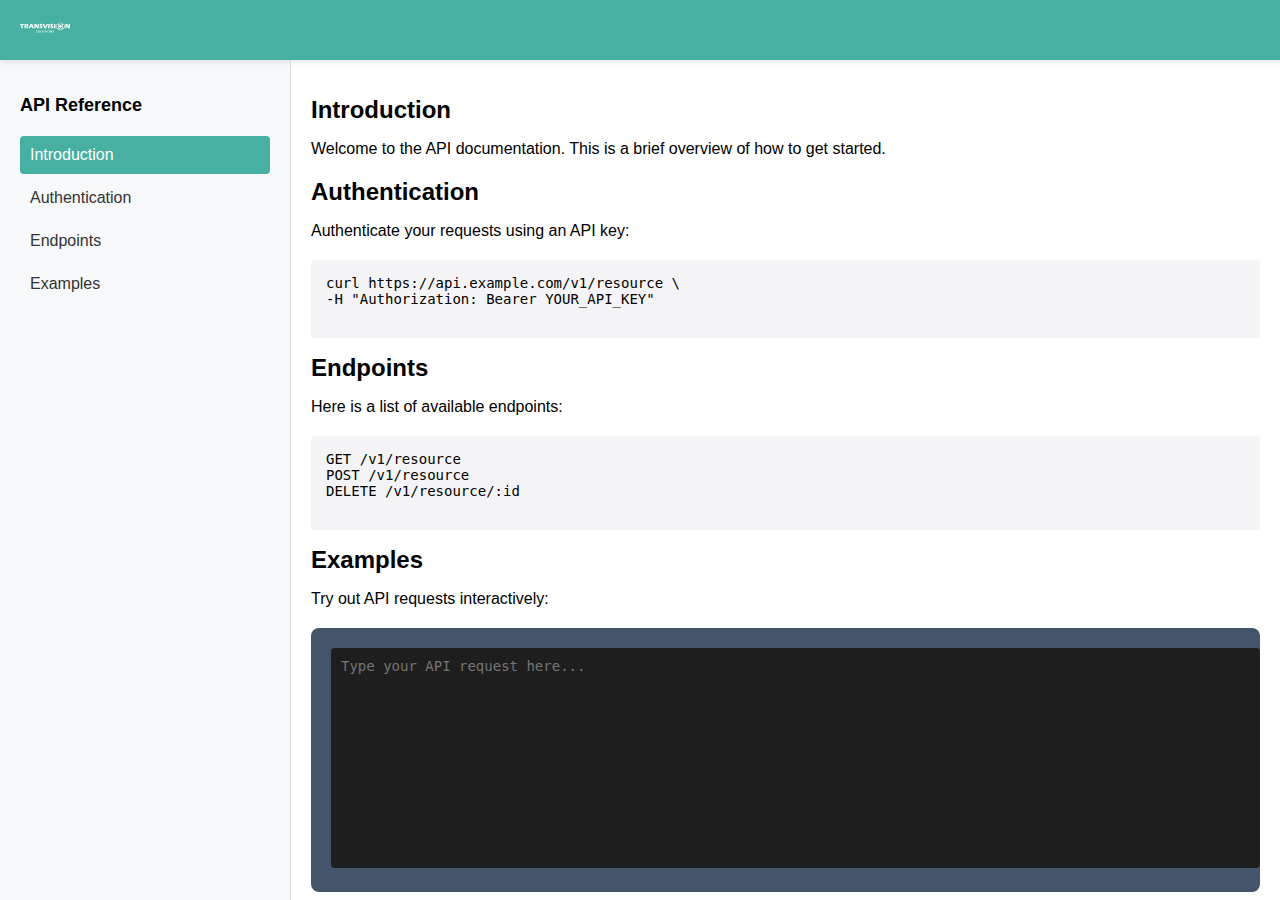
==== commit 550d27b5: "Template Changes" ====
--- a/index.html
+++ b/index.html
@@ -1,3054 +1,208 @@
-<html>
+<!DOCTYPE html>
+<html lang="en">
 
 <head>
-<meta http-equiv=Content-Type content="text/html; charset=utf-8">
-<meta name=Generator content="Microsoft Word 15 (filtered)">
-<title>Microsoft Word - User Guide_Final Draft</title>
-<style>
-<!--
- /* Font Definitions */
- @font-face
-	{font-family:Wingdings;
-	panose-1:5 0 0 0 0 0 0 0 0 0;}
-@font-face
-	{font-family:SimSun;
-	panose-1:2 1 6 0 3 1 1 1 1 1;}
-@font-face
-	{font-family:"Cambria Math";
-	panose-1:2 4 5 3 5 4 6 3 2 4;}
-@font-face
-	{font-family:Calibri;
-	panose-1:2 15 5 2 2 2 4 3 2 4;}
-@font-face
-	{font-family:Verdana;
-	panose-1:2 11 6 4 3 5 4 4 2 4;}
-@font-face
-	{font-family:"Segoe UI";
-	panose-1:2 11 5 2 4 2 4 2 2 3;}
-@font-face
-	{font-family:"\@SimSun";
-	panose-1:2 1 6 0 3 1 1 1 1 1;}
- /* Style Definitions */
- p.MsoNormal, li.MsoNormal, div.MsoNormal
-	{margin:0in;
-	text-autospace:none;
-	font-size:11.0pt;
-	font-family:"Calibri",sans-serif;}
-h1
-	{margin-top:1.75pt;
-	margin-right:0in;
-	margin-bottom:0in;
-	margin-left:31.0pt;
-	text-indent:-.25in;
-	text-autospace:none;
-	font-size:16.0pt;
-	font-family:"Calibri",sans-serif;
-	font-weight:normal;}
-h2
-	{mso-style-link:"Heading 2 Char";
-	margin-top:0in;
-	margin-right:0in;
-	margin-bottom:0in;
-	margin-left:49.0pt;
-	text-indent:-.5in;
-	text-autospace:none;
-	font-size:15.0pt;
-	font-family:"Calibri",sans-serif;
-	font-weight:normal;}
-h6
-	{margin-top:0in;
-	margin-right:0in;
-	margin-bottom:0in;
-	margin-left:146.05pt;
-	text-autospace:none;
-	font-size:12.0pt;
-	font-family:"Calibri",sans-serif;}
-p.MsoToc1, li.MsoToc1, div.MsoToc1
-	{margin-top:7.8pt;
-	margin-right:0in;
-	margin-bottom:0in;
-	margin-left:34.95pt;
-	text-indent:-22.0pt;
-	text-autospace:none;
-	font-size:11.0pt;
-	font-family:"Calibri",sans-serif;}
-p.MsoToc2, li.MsoToc2, div.MsoToc2
-	{margin-top:8.05pt;
-	margin-right:0in;
-	margin-bottom:0in;
-	margin-left:61.0pt;
-	text-indent:-37.0pt;
-	text-autospace:none;
-	font-size:11.0pt;
-	font-family:"Calibri",sans-serif;}
-p.MsoTitle, li.MsoTitle, div.MsoTitle
-	{margin-top:9.3pt;
-	margin-right:146.6pt;
-	margin-bottom:0in;
-	margin-left:144.25pt;
-	text-align:center;
-	text-autospace:none;
-	font-size:22.0pt;
-	font-family:"Calibri",sans-serif;}
-p.MsoBodyText, li.MsoBodyText, div.MsoBodyText
-	{mso-style-link:"Body Text Char";
-	margin:0in;
-	text-autospace:none;
-	font-size:11.0pt;
-	font-family:"Calibri",sans-serif;}
-a:link, span.MsoHyperlink
-	{color:blue;
-	text-decoration:underline;}
-p.MsoListParagraph, li.MsoListParagraph, div.MsoListParagraph
-	{margin-top:2.05pt;
-	margin-right:0in;
-	margin-bottom:0in;
-	margin-left:49.0pt;
-	text-indent:-.25in;
-	text-autospace:none;
-	font-size:11.0pt;
-	font-family:"Calibri",sans-serif;}
-p.TableParagraph, li.TableParagraph, div.TableParagraph
-	{mso-style-name:"Table Paragraph";
-	margin-top:0in;
-	margin-right:0in;
-	margin-bottom:0in;
-	margin-left:163.8pt;
-	line-height:14.6pt;
-	text-autospace:none;
-	font-size:11.0pt;
-	font-family:"Calibri",sans-serif;}
-span.BodyTextChar
-	{mso-style-name:"Body Text Char";
-	mso-style-link:"Body Text";
-	font-family:"Calibri",sans-serif;}
-span.Heading2Char
-	{mso-style-name:"Heading 2 Char";
-	mso-style-link:"Heading 2";
-	font-family:"Calibri",sans-serif;}
-.MsoChpDefault
-	{font-family:"Calibri",sans-serif;}
-.MsoPapDefault
-	{text-autospace:none;}
- /* Page Definitions */
- @page WordSection1
-	{size:8.5in 11.0in;
-	margin:42.0pt 41.0pt 65.0pt 41.0pt;}
-div.WordSection1
-	{page:WordSection1;}
-@page WordSection2
-	{size:8.5in 11.0in;
-	margin:73.0pt 41.0pt 65.0pt 41.0pt;}
-div.WordSection2
-	{page:WordSection2;}
-@page WordSection3
-	{size:8.5in 11.0in;
-	margin:73.0pt 41.0pt 74.4pt 41.0pt;}
-div.WordSection3
-	{page:WordSection3;}
-@page WordSection4
-	{size:8.5in 11.0in;
-	margin:73.0pt 41.0pt 74.4pt 41.0pt;}
-div.WordSection4
-	{page:WordSection4;}
-@page WordSection5
-	{size:8.5in 11.0in;
-	margin:73.0pt 41.0pt 84.0pt 41.0pt;}
-div.WordSection5
-	{page:WordSection5;}
-@page WordSection6
-	{size:8.5in 11.0in;
-	margin:73.0pt 41.0pt 84.0pt 41.0pt;}
-div.WordSection6
-	{page:WordSection6;}
- /* List Definitions */
- ol
-	{margin-bottom:0in;}
-ul
-	{margin-bottom:0in;}
--->
-</style>
-
+    <meta charset="UTF-8">
+    <meta name="viewport" content="width=device-width, initial-scale=1.0">
+    <title>API Documentation</title>
+    <style>
+        body {
+            margin: 0;
+            font-family: Arial, sans-serif;
+            display: flex;
+            flex-direction: column;
+            height: 100vh;
+        }
+
+        /* Top Header */
+        .header {
+            position: fixed;
+            top: 0;
+            left: 0;
+            width: 100%;
+            height: 60px;
+            background-color: #47B0A2;
+            color: white;
+            display: flex;
+            align-items: center;
+            justify-content: space-between;
+            padding: 0 20px;
+            box-shadow: 0 2px 5px rgba(0, 0, 0, 0.1);
+            z-index: 1000;
+        }
+
+        .header .logo {
+            font-size: 20px;
+            font-weight: bold;
+
+            img {
+                width: 50px;
+            }
+        }
+
+        .header .nav-links a {
+            color: white;
+            text-decoration: none;
+            margin: 0 15px;
+            font-size: 14px;
+            transition: color 0.3s;
+        }
+
+        .header .nav-links a:hover {
+            color: #d1eaff;
+        }
+
+        /* Main Layout */
+        .main {
+            display: flex;
+            flex: 1;
+            margin-top: 60px;
+            /* Space for the fixed header */
+            height: calc(100vh - 60px);
+        }
+
+        /* Sidebar */
+        .sidebar {
+            width: 250px;
+            background-color: #f7f8fa;
+            border-right: 1px solid #ddd;
+            overflow-y: auto;
+            padding: 20px;
+        }
+
+        .sidebar h2 {
+            font-size: 18px;
+            margin-bottom: 20px;
+        }
+
+        .sidebar a {
+            display: block;
+            padding: 10px;
+            color: #333;
+            text-decoration: none;
+            border-radius: 4px;
+            margin-bottom: 5px;
+        }
+
+        .sidebar a:hover {
+            background-color: #eaeaea;
+        }
+
+        .sidebar a.active {
+            background-color: #47B0A2;
+            color: white;
+        }
+
+        /* Content Area */
+        .content {
+            flex: 1;
+            padding: 20px;
+            overflow-y: auto;
+        }
+
+        .content h1 {
+            font-size: 24px;
+            margin-bottom: 10px;
+        }
+
+        .content p {
+            font-size: 16px;
+            margin-bottom: 20px;
+        }
+
+        .content pre {
+            background: #f4f4f6;
+            padding: 15px;
+            border-radius: 4px;
+            font-family: monospace;
+            font-size: 14px;
+            overflow-x: auto;
+        }
+
+        /* Interactive Code Panel */
+        .code-panel {
+            background-color: #44546A;
+            color: white;
+            padding: 20px;
+            border-radius: 8px;
+            margin-top: 20px;
+        }
+
+        .code-panel textarea {
+            width: 100%;
+            height: 200px;
+            background: #1e1e1e;
+            color: #47B0A2;
+            border: none;
+            font-family: monospace;
+            font-size: 14px;
+            padding: 10px;
+            border-radius: 4px;
+            resize: none;
+        }
+    </style>
 </head>
 
-<body lang=EN-US link=blue vlink=purple style='word-wrap:break-word'>
-
-<div class=WordSection1>
-
-<p class=MsoBodyText style='margin-left:452.1pt'><span style='font-size:10.0pt;
-font-family:"Times New Roman",serif'><img width=40 height=40 id=image1.jpeg
-src="Client%20Lifecycle%20Management_API_Instarails_files/image001.jpg"></span></p>
-
-<p class=MsoBodyText><span style='font-size:10.0pt;font-family:"Times New Roman",serif'>&nbsp;</span></p>
-
-<p class=MsoBodyText><span style='font-size:10.0pt;font-family:"Times New Roman",serif'>&nbsp;</span></p>
-
-<p class=MsoBodyText><span style='font-size:10.0pt;font-family:"Times New Roman",serif'>&nbsp;</span></p>
-
-<p class=MsoBodyText><span style='font-size:10.0pt;font-family:"Times New Roman",serif'>&nbsp;</span></p>
-
-<p class=MsoBodyText><span style='font-size:10.0pt;font-family:"Times New Roman",serif'>&nbsp;</span></p>
-
-<p class=MsoBodyText><span style='font-size:10.0pt;font-family:"Times New Roman",serif'>&nbsp;</span></p>
-
-<p class=MsoBodyText><span style='font-size:10.0pt;font-family:"Times New Roman",serif'>&nbsp;</span></p>
-
-<p class=MsoBodyText><span style='font-size:10.0pt;font-family:"Times New Roman",serif'>&nbsp;</span></p>
-
-<p class=MsoBodyText><span style='font-size:10.0pt;font-family:"Times New Roman",serif'>&nbsp;</span></p>
-
-<p class=MsoBodyText><span style='font-size:10.0pt;font-family:"Times New Roman",serif'>&nbsp;</span></p>
-
-<p class=MsoBodyText><span style='font-size:10.0pt;font-family:"Times New Roman",serif'>&nbsp;</span></p>
-
-<p class=MsoBodyText><span style='font-size:10.0pt;font-family:"Times New Roman",serif'>&nbsp;</span></p>
-
-<p class=MsoBodyText><span style='font-size:10.0pt;font-family:"Times New Roman",serif'>&nbsp;</span></p>
-
-<p class=MsoTitle><span lang=FR style='color:#46AFA1'>Transvision<span
-style='letter-spacing:-.8pt'> </span>Solution</span></p>
-
-<p class=MsoBodyText><span lang=FR style='font-size:22.0pt'>&nbsp;</span></p>
-
-<p class=MsoBodyText><span lang=FR style='font-size:22.0pt'>&nbsp;</span></p>
-
-<p class=MsoBodyText><span lang=FR style='font-size:22.0pt'>&nbsp;</span></p>
-
-<p class=MsoBodyText><span lang=FR style='font-size:22.0pt'>&nbsp;</span></p>
-
-<p class=MsoBodyText style='margin-top:.4pt'><span lang=FR style='font-size:
-19.0pt'>&nbsp;</span></p>
-
-<p class=MsoNormal align=center style='margin-top:0in;margin-right:146.6pt;
-margin-bottom:0in;margin-left:146.05pt;margin-bottom:.0001pt;text-align:center;
-line-height:148%'><span lang=FR style='font-size:20.0pt;line-height:148%;
-color:#46AFA1'>Client<span style='letter-spacing:.75pt'> </span>Lifecycle<span
-style='letter-spacing:.85pt'> </span>Management<span style='letter-spacing:
--4.4pt'> </span></span></p>
-
-<p class=MsoNormal align=center style='margin-top:0in;margin-right:146.6pt;
-margin-bottom:0in;margin-left:146.05pt;margin-bottom:.0001pt;text-align:center;
-line-height:148%'><span lang=EN-IN style='font-size:20.0pt;line-height:148%;
-color:#46AFA1'>API Integration Guide</span></p>
-
-<p class=MsoBodyText align=center style='margin-top:15.65pt;margin-right:145.95pt;
-margin-bottom:0in;margin-left:146.05pt;margin-bottom:.0001pt;text-align:center'>Release<span
-style='letter-spacing:-.05pt'> </span>01</p>
-
-</div>
-
-<span style='font-size:11.0pt;font-family:"Calibri",sans-serif'><br clear=all
-style='page-break-before:always'>
-</span>
-
-<div class=WordSection2>
-
-<p class=MsoBodyText style='margin-top:.2pt'><span style='font-size:5.0pt'>&nbsp;</span></p>
-
-<p class=MsoNormal style='margin-top:1.95pt;margin-right:0in;margin-bottom:
-0in;margin-left:13.0pt;margin-bottom:.0001pt'><span style='font-size:15.0pt;
-color:#46AFA1'>Revision<span style='letter-spacing:-.1pt'> </span>history</span></p>
-
-<p class=MsoBodyText style='margin-top:.3pt'><span style='font-size:5.5pt'>&nbsp;</span></p>
-
-<table class=MsoNormalTable border=1 cellspacing=0 cellpadding=0
- style='margin-left:7.3pt;border-collapse:collapse;border:none'>
- <tr style='height:.4in'>
-  <td width=84 valign=top style='width:63.0pt;border:solid #F2F2F2 1.5pt;
-  border-top:solid black 6.0pt;background:#46AFA1;padding:0in 0in 0in 0in;
-  height:.4in'>
-  <p class=TableParagraph style='margin-left:5.7pt;line-height:12.5pt'><span
-  style='color:#F2F2F2'>Document</span></p>
-  <p class=TableParagraph style='margin-left:5.7pt;line-height:normal'><span
-  style='color:#F2F2F2'>Version</span></p>
-  </td>
-  <td width=120 valign=top style='width:1.25in;border-top:solid black 6.0pt;
-  border-left:none;border-bottom:solid #F2F2F2 1.5pt;border-right:solid #F2F2F2 1.5pt;
-  background:#46AFA1;padding:0in 0in 0in 0in;height:.4in'>
-  <p class=TableParagraph style='margin-top:5.75pt;margin-right:0in;margin-bottom:
-  0in;margin-left:5.7pt;margin-bottom:.0001pt;line-height:normal'><span
-  style='color:#F2F2F2'>Revision<span style='letter-spacing:-.1pt'> </span>Date</span></p>
-  </td>
-  <td width=348 valign=top style='width:261.0pt;border-top:solid black 6.0pt;
-  border-left:none;border-bottom:solid #F2F2F2 1.5pt;border-right:solid #F2F2F2 1.5pt;
-  background:#46AFA1;padding:0in 0in 0in 0in;height:.4in'>
-  <p class=TableParagraph style='margin-top:5.75pt;margin-right:0in;margin-bottom:
-  0in;margin-left:5.7pt;margin-bottom:.0001pt;line-height:normal'><span
-  style='color:#F2F2F2'>Description</span></p>
-  </td>
- </tr>
- <tr style='height:19.25pt'>
-  <td width=84 valign=top style='width:63.0pt;border:solid #F2F2F2 1.5pt;
-  border-top:none;padding:0in 0in 0in 0in;height:19.25pt'>
-  <p class=TableParagraph style='margin-top:2.9pt;margin-right:0in;margin-bottom:
-  0in;margin-left:5.7pt;margin-bottom:.0001pt;line-height:normal'>1.0.0</p>
-  </td>
-  <td width=120 valign=top style='width:1.25in;border-top:none;border-left:
-  none;border-bottom:solid #F2F2F2 1.5pt;border-right:solid #F2F2F2 1.5pt;
-  padding:0in 0in 0in 0in;height:19.25pt'>
-  <p class=TableParagraph style='margin-top:2.9pt;margin-right:0in;margin-bottom:
-  0in;margin-left:5.7pt;margin-bottom:.0001pt;line-height:normal'>April 2024</p>
-  </td>
-  <td width=348 valign=top style='width:261.0pt;border-top:none;border-left:
-  none;border-bottom:solid #F2F2F2 1.5pt;border-right:solid #F2F2F2 1.5pt;
-  padding:0in 0in 0in 0in;height:19.25pt'>
-  <p class=TableParagraph style='margin-top:2.9pt;margin-right:0in;margin-bottom:
-  0in;margin-left:5.7pt;margin-bottom:.0001pt;line-height:normal'>Initial version</p>
-  </td>
- </tr>
-</table>
-
-<p class=MsoBodyText style='margin-top:5.95pt;margin-right:0in;margin-bottom:
-0in;margin-left:13.0pt;margin-bottom:.0001pt'><span style='color:#46AFA1'>Table:<span
-style='letter-spacing:-.05pt'> </span>Document<span style='letter-spacing:-.1pt'>
-</span>Change<span style='letter-spacing:-.2pt'> </span>Summary</span></p>
-
-<p class=MsoBodyText>&nbsp;</p>
-
-<p class=MsoBodyText style='margin-top:.25pt'><span style='font-size:13.0pt'>&nbsp;</span></p>
-
-<p class=MsoNormal style='margin-left:13.0pt'><span style='font-size:15.0pt;
-color:#46AFA1'>Copyright<span style='letter-spacing:-.2pt'> </span>Information</span></p>
-
-<p class=MsoBodyText style='margin-top:8.7pt;margin-right:0in;margin-bottom:
-0in;margin-left:13.0pt;margin-bottom:.0001pt'>©Copyright<span style='letter-spacing:
--.1pt'> </span>2023<span style='letter-spacing:-.15pt'> </span>Transvision<span
-style='letter-spacing:-.15pt'> </span>Solution</p>
-
-</div>
-
-<span style='font-size:11.0pt;font-family:"Calibri",sans-serif'><br clear=all
-style='page-break-before:always'>
-</span>
-
-<div class=WordSection3>
-
-<h6 style='margin-top:6.2pt;margin-right:0in;margin-bottom:0in;margin-left:
-13.0pt;margin-bottom:.0001pt'>Table<span style='letter-spacing:-.1pt'> </span>of<span
-style='letter-spacing:-.1pt'> </span>Contents</h6>
-
-</div>
-
-<span style='font-size:11.0pt;font-family:"Calibri",sans-serif'><br clear=all
-style='page-break-before:auto'>
-</span>
-
-<div class=WordSection4>
-
-<p class=MsoToc1><a href="#_Toc168500048">1<span lang=EN-IN style='font-size:
-12.0pt;color:windowtext;text-decoration:none'>      </span>Overview<span
-style='color:windowtext;display:none;text-decoration:none'>    </span><span
-style='color:windowtext;display:none;text-decoration:none'>4</span></a></p>
-
-<p class=MsoToc1><a href="#_Toc168500049">2<span lang=EN-IN style='font-size:
-12.0pt;color:windowtext;text-decoration:none'>      </span>Getting<span
-style='letter-spacing:-.15pt'> </span>Started<span style='color:windowtext;
-display:none;text-decoration:none'>   </span><span
-style='color:windowtext;display:none;text-decoration:none'>4</span></a></p>
-
-<p class=MsoToc2><a href="#_Toc168500050"><span style='letter-spacing:-.15pt'>2.1</span><span
-lang=EN-IN style='font-size:12.0pt;color:windowtext;text-decoration:none'>        </span>Signin
-API<span style='color:windowtext;display:none;text-decoration:none'> </span><span
-style='color:windowtext;display:none;text-decoration:none'>4</span></a></p>
-
-<p class=MsoToc2><a href="#_Toc168500051"><span style='letter-spacing:-.15pt'>2.2</span><span
-lang=EN-IN style='font-size:12.0pt;color:windowtext;text-decoration:none'>        </span>API
-Details<span style='color:windowtext;display:none;text-decoration:none'>  </span><span
-style='color:windowtext;display:none;text-decoration:none'>4</span></a></p>
-
-<p class=MsoToc1><a href="#_Toc168500052">3<span lang=EN-IN style='font-size:
-12.0pt;color:windowtext;text-decoration:none'>      </span>Know Your Customer
-Search<span style='color:windowtext;display:none;text-decoration:none'>   </span><span
-style='color:windowtext;display:none;text-decoration:none'>4</span></a></p>
-
-<p class=MsoToc2><a href="#_Toc168500053"><span style='letter-spacing:-.15pt'>2.3</span><span
-lang=EN-IN style='font-size:12.0pt;color:windowtext;text-decoration:none'>        </span>Search
-API<span style='color:windowtext;display:none;text-decoration:none'> </span><span
-style='color:windowtext;display:none;text-decoration:none'>4</span></a></p>
-
-<p class=MsoToc2><a href="#_Toc168500054"><span style='letter-spacing:-.15pt'>2.4</span><span
-lang=EN-IN style='font-size:12.0pt;color:windowtext;text-decoration:none'>        </span>API
-Details<span style='color:windowtext;display:none;text-decoration:none'>  </span><span
-style='color:windowtext;display:none;text-decoration:none'>5</span></a></p>
-
-<p class=MsoToc2><a href="#_Toc168500055"><span style='letter-spacing:-.15pt'>2.5</span><span
-lang=EN-IN style='font-size:12.0pt;color:windowtext;text-decoration:none'>        </span>Request
-Parameters<span style='color:windowtext;display:none;text-decoration:none'>  </span><span
-style='color:windowtext;display:none;text-decoration:none'>6</span></a></p>
-
-<p class=MsoToc2><a href="#_Toc168500056"><span style='letter-spacing:-.15pt'>2.6</span><span
-lang=EN-IN style='font-size:12.0pt;color:windowtext;text-decoration:none'>        </span>Request
-Payload<span style='color:windowtext;display:none;text-decoration:none'>   </span><span
-style='color:windowtext;display:none;text-decoration:none'>6</span></a></p>
-
-<p class=MsoToc2><a href="#_Toc168500057"><span style='letter-spacing:-.15pt'>2.7</span><span
-lang=EN-IN style='font-size:12.0pt;color:windowtext;text-decoration:none'>        </span>Response
-Payload<span style='color:windowtext;display:none;text-decoration:none'>   </span><span
-style='color:windowtext;display:none;text-decoration:none'>6</span></a></p>
-
-<p class=MsoToc2><a href="#_Toc168500058"><span style='letter-spacing:-.15pt'>2.8</span><span
-lang=EN-IN style='font-size:12.0pt;color:windowtext;text-decoration:none'>        </span>Matched
-Object Structure<span style='color:windowtext;display:none;text-decoration:
-none'>   </span><span
-style='color:windowtext;display:none;text-decoration:none'>7</span></a></p>
-
-<p class=MsoToc2><a href="#_Toc168500059"><span style='letter-spacing:-.15pt'>2.9</span><span
-style='color:windowtext;display:none;text-decoration:none'>  </span><span
-style='color:windowtext;display:none;text-decoration:none'>9</span></a></p>
-
-<p class=MsoToc1><a href="#_Toc168500060">4<span lang=EN-IN style='font-size:
-12.0pt;color:windowtext;text-decoration:none'>      </span>Contacting<span
-style='letter-spacing:-.15pt'> </span>Customer<span style='letter-spacing:-.15pt'>
-</span>Support<span style='color:windowtext;display:none;text-decoration:none'>  </span><span
-style='color:windowtext;display:none;text-decoration:none'>10</span></a></p>
-
-<p class=MsoNormal>&nbsp;</p>
-
-</div>
-
-<span style='font-size:11.0pt;font-family:"Calibri",sans-serif'><br clear=all
-style='page-break-before:always'>
-</span>
-
-<div class=WordSection5>
-
-<p class=MsoBodyText style='margin-top:.25pt'><span style='font-size:22.5pt'>&nbsp;</span></p>
-
-<h1 style='margin-left:.25in'><a name="_Toc168500048"><span style='color:#46AFA1'>1<span
-style='font:7.0pt "Times New Roman"'>&nbsp;&nbsp;&nbsp;&nbsp;&nbsp;&nbsp; </span></span><span
-style='color:#46AFA1'>Overview</span></a></h1>
-
-<p class=MsoNormal style='margin-top:8.75pt;margin-right:11.75pt;margin-bottom:
-0in;margin-left:13.0pt;margin-bottom:.0001pt;line-height:115%'>This document
-covers the information about <b>Client<span style='letter-spacing:-.1pt'> </span>Lifecycle<span
-style='letter-spacing:-.05pt'> </span>Management<span style='letter-spacing:
-.05pt'> </span></b>(CLM)<span style='letter-spacing:-.05pt'> ‘s </span>REST
-APIs required to integrate with customer/user applications.</p>
-
-<h1 style='margin-left:.25in'><a name="_Toc168500049"><span style='color:#46AFA1'>2<span
-style='font:7.0pt "Times New Roman"'>&nbsp;&nbsp;&nbsp;&nbsp;&nbsp;&nbsp; </span></span><span
-style='color:#46AFA1'>Getting<span style='letter-spacing:-.15pt'> </span>Started</span></a></h1>
-
-<p class=MsoNormal style='margin-top:8.75pt;margin-right:11.75pt;margin-bottom:
-0in;margin-left:13.0pt;margin-bottom:.0001pt;line-height:115%'>The initial
-requirement to access the CLM APIs is to establish a session and obtain an Auth
-Token for using the same with the Subsequent API calls.</p>
-
-<h2 style='margin-top:10.15pt'><a name="_Toc168500050"><span style='color:#46AFA1;
-letter-spacing:-.15pt'>2.1<span style='font:7.0pt "Times New Roman"'>&nbsp;&nbsp;&nbsp;&nbsp;&nbsp;&nbsp;&nbsp;&nbsp;&nbsp;&nbsp;&nbsp;
-</span></span><span style='color:#46AFA1'>Signin API</span></a></h2>
-
-<h2 style='margin-top:10.15pt;text-indent:0in'>&nbsp;</h2>
-
-<table class=MsoTableGrid border=1 cellspacing=0 cellpadding=0
- style='border-collapse:collapse;border:none'>
- <tr>
-  <td width=353 valign=top style='width:264.75pt;border:solid windowtext 1.0pt;
-  padding:0in 5.4pt 0in 5.4pt'>
-  <p class=MsoBodyText><b>URL</b></p>
-  </td>
-  <td width=353 valign=top style='width:264.75pt;border:solid windowtext 1.0pt;
-  border-left:none;padding:0in 5.4pt 0in 5.4pt'>
-  <p class=MsoBodyText><span style='font-size:9.0pt;font-family:"Segoe UI",sans-serif;
-  color:#212121;background:white'>http://<span style='background:yellow'>18.211.89.251</span>/auth/signin</span></p>
-  </td>
- </tr>
- <tr>
-  <td width=353 valign=top style='width:264.75pt;border:solid windowtext 1.0pt;
-  border-top:none;padding:0in 5.4pt 0in 5.4pt'>
-  <p class=MsoBodyText><b>Http Method</b></p>
-  </td>
-  <td width=353 valign=top style='width:264.75pt;border-top:none;border-left:
-  none;border-bottom:solid windowtext 1.0pt;border-right:solid windowtext 1.0pt;
-  padding:0in 5.4pt 0in 5.4pt'>
-  <p class=MsoBodyText>POST</p>
-  </td>
- </tr>
- <tr>
-  <td width=353 valign=top style='width:264.75pt;border:solid windowtext 1.0pt;
-  border-top:none;padding:0in 5.4pt 0in 5.4pt'>
-  <p class=MsoBodyText><b>Query Parameters</b></p>
-  </td>
-  <td width=353 valign=top style='width:264.75pt;border-top:none;border-left:
-  none;border-bottom:solid windowtext 1.0pt;border-right:solid windowtext 1.0pt;
-  padding:0in 5.4pt 0in 5.4pt'>
-  <p class=MsoBodyText>None</p>
-  </td>
- </tr>
- <tr>
-  <td width=353 valign=top style='width:264.75pt;border:solid windowtext 1.0pt;
-  border-top:none;padding:0in 5.4pt 0in 5.4pt'>
-  <p class=MsoBodyText><b>Request Payload</b></p>
-  </td>
-  <td width=353 valign=top style='width:264.75pt;border-top:none;border-left:
-  none;border-bottom:solid windowtext 1.0pt;border-right:solid windowtext 1.0pt;
-  padding:0in 5.4pt 0in 5.4pt'>
-  <p class=MsoNormal style='line-height:13.5pt;background:white;text-autospace:
-  ideograph-numeric ideograph-other'><span lang=EN-IN style='font-size:9.0pt;
-  font-family:"Courier New";color:black'>{&quot;username&quot;:&quot;&lt;Username&gt;&quot;,&quot;password&quot;:&quot;&lt;Password&gt;&quot;}</span></p>
-  </td>
- </tr>
- <tr>
-  <td width=353 valign=top style='width:264.75pt;border:solid windowtext 1.0pt;
-  border-top:none;padding:0in 5.4pt 0in 5.4pt'>
-  <p class=MsoBodyText><b>Response </b></p>
-  </td>
-  <td width=353 valign=top style='width:264.75pt;border-top:none;border-left:
-  none;border-bottom:solid windowtext 1.0pt;border-right:solid windowtext 1.0pt;
-  padding:0in 5.4pt 0in 5.4pt'>
-  <p class=MsoNormal style='line-height:13.5pt;background:white;text-autospace:
-  ideograph-numeric ideograph-other'><span lang=EN-IN style='font-size:9.0pt;
-  font-family:"Courier New";color:black'>{</span></p>
-  <p class=MsoNormal style='line-height:13.5pt;background:white;text-autospace:
-  ideograph-numeric ideograph-other'><span lang=EN-IN style='font-size:9.0pt;
-  font-family:"Courier New";color:black'>&nbsp; &nbsp;
-  &quot;access_token&quot;: &quot;&lt;ACCESS_TOKEN&gt;&quot;,</span></p>
-  <p class=MsoNormal style='line-height:13.5pt;background:white;text-autospace:
-  ideograph-numeric ideograph-other'><span lang=EN-IN style='font-size:9.0pt;
-  font-family:"Courier New";color:black'>&nbsp; &nbsp; &quot;tenantId&quot;:
-  &quot;&lt;TENANT_ID&gt;&quot;</span></p>
-  <p class=MsoNormal style='line-height:13.5pt;background:white;text-autospace:
-  ideograph-numeric ideograph-other'><span lang=EN-IN style='font-size:9.0pt;
-  font-family:"Courier New";color:black'>}</span></p>
-  <p class=MsoNormal style='line-height:13.5pt;background:white;text-autospace:
-  ideograph-numeric ideograph-other'><span lang=EN-IN style='font-size:9.0pt;
-  font-family:"Courier New";color:black'>&nbsp;</span></p>
-  </td>
- </tr>
-</table>
-
-<p class=MsoBodyText>&nbsp;</p>
-
-<p class=MsoBodyText style='margin-top:.15pt'><span style='font-size:13.0pt'>&nbsp;</span></p>
-
-<h2><a name="_Toc168500051"><span style='color:#46AFA1;letter-spacing:-.15pt'>2.2<span
-style='font:7.0pt "Times New Roman"'>&nbsp;&nbsp;&nbsp;&nbsp;&nbsp;&nbsp;&nbsp;&nbsp;&nbsp;&nbsp;&nbsp;
-</span></span><span style='color:#46AFA1'>API Details</span></a></h2>
-
-<p class=MsoBodyText style='margin-top:8.65pt;margin-right:0in;margin-bottom:
-0in;margin-left:13.0pt;margin-bottom:.0001pt'>This API takes the credentials as
-input and sends back the access token which can be used for future API calls.
-“tenantId” response is the unique identifier for the customer.</p>
-
-<p class=MsoListParagraph style='margin-top:1.95pt;margin-right:300.9pt;
-margin-bottom:0in;margin-left:49.0pt;margin-bottom:.0001pt;text-indent:0in;
-line-height:160%'>&nbsp;</p>
-
-<p class=MsoBodyText><b>Note:</b> The username and password will be shared with
-the customers separately over an email.</p>
-
-<p class=MsoBodyText style='margin-top:.25pt'><span style='font-size:8.0pt'>&nbsp;</span></p>
-
-<h1 style='margin-left:.25in'><a name="_Toc168500052"><span style='color:#46AFA1'>3<span
-style='font:7.0pt "Times New Roman"'>&nbsp;&nbsp;&nbsp;&nbsp;&nbsp;&nbsp; </span></span><span
-style='color:#46AFA1'>Know Your Customer Search</span></a></h1>
-
-<h2><a name="_Toc168500053"><span style='color:#46AFA1;letter-spacing:-.15pt'>2.3<span
-style='font:7.0pt "Times New Roman"'>&nbsp;&nbsp;&nbsp;&nbsp;&nbsp;&nbsp;&nbsp;&nbsp;&nbsp;&nbsp;&nbsp;
-</span></span><span style='color:#46AFA1'>Search API</span></a></h2>
-
-<h1 style='margin-left:.25in;text-indent:0in'><span style='color:#46AFA1'>&nbsp;</span></h1>
-
-<table class=MsoTableGrid border=1 cellspacing=0 cellpadding=0
- style='border-collapse:collapse;border:none'>
- <tr>
-  <td width=353 valign=top style='width:264.75pt;border:solid windowtext 1.0pt;
-  padding:0in 5.4pt 0in 5.4pt'>
-  <p class=MsoBodyText><b>URL</b></p>
-  </td>
-  <td width=353 valign=top style='width:264.75pt;border:solid windowtext 1.0pt;
-  border-left:none;padding:0in 5.4pt 0in 5.4pt'>
-  <p class=MsoBodyText><span style='font-size:9.0pt;font-family:"Segoe UI",sans-serif;
-  color:#212121;background:white'>http://<span style='background:yellow'>18.211.89.251</span>/kyc</span></p>
-  </td>
- </tr>
- <tr>
-  <td width=353 valign=top style='width:264.75pt;border:solid windowtext 1.0pt;
-  border-top:none;padding:0in 5.4pt 0in 5.4pt'>
-  <p class=MsoBodyText><b>Http Method</b></p>
-  </td>
-  <td width=353 valign=top style='width:264.75pt;border-top:none;border-left:
-  none;border-bottom:solid windowtext 1.0pt;border-right:solid windowtext 1.0pt;
-  padding:0in 5.4pt 0in 5.4pt'>
-  <p class=MsoBodyText>POST</p>
-  </td>
- </tr>
- <tr>
-  <td width=353 valign=top style='width:264.75pt;border:solid windowtext 1.0pt;
-  border-top:none;padding:0in 5.4pt 0in 5.4pt'>
-  <p class=MsoBodyText><b>Query Parameters</b></p>
-  </td>
-  <td width=353 valign=top style='width:264.75pt;border-top:none;border-left:
-  none;border-bottom:solid windowtext 1.0pt;border-right:solid windowtext 1.0pt;
-  padding:0in 5.4pt 0in 5.4pt'>
-  <p class=MsoBodyText><span style='font-size:9.0pt;font-family:"Segoe UI",sans-serif;
-  color:#212121;background:white'>sanction=&lt;Boolean&gt;</span></p>
-  <p class=MsoBodyText><span style='font-size:9.0pt;font-family:"Segoe UI",sans-serif;
-  color:#212121;background:white'>pep=&lt;Boolean&gt;</span></p>
-  <p class=MsoBodyText><span style='font-size:9.0pt;font-family:"Segoe UI",sans-serif;
-  color:#212121;background:white'>nn=&lt;Boolean&gt;</span></p>
-  </td>
- </tr>
- <tr>
-  <td width=353 valign=top style='width:264.75pt;border:solid windowtext 1.0pt;
-  border-top:none;padding:0in 5.4pt 0in 5.4pt'>
-  <p class=MsoBodyText><b>Request Payload</b></p>
-  </td>
-  <td width=353 valign=top style='width:264.75pt;border-top:none;border-left:
-  none;border-bottom:solid windowtext 1.0pt;border-right:solid windowtext 1.0pt;
-  padding:0in 5.4pt 0in 5.4pt'>
-  <p class=MsoNormal style='line-height:13.5pt;background:white;text-autospace:
-  ideograph-numeric ideograph-other'><span lang=EN-IN style='font-size:9.0pt;
-  font-family:"Courier New";color:black'>{</span></p>
-  <p class=MsoNormal style='line-height:13.5pt;background:white;text-autospace:
-  ideograph-numeric ideograph-other'><span lang=EN-IN style='font-size:9.0pt;
-  font-family:"Courier New";color:black'>&nbsp; &nbsp; &quot;clientID&quot;:
-  &lt;ClientID&gt;,</span></p>
-  <p class=MsoNormal style='line-height:13.5pt;background:white;text-autospace:
-  ideograph-numeric ideograph-other'><span lang=EN-IN style='font-size:9.0pt;
-  font-family:"Courier New";color:black'>&nbsp; &nbsp;
-  &quot;requestCount&quot;: 1,</span></p>
-  <p class=MsoNormal style='line-height:13.5pt;background:white;text-autospace:
-  ideograph-numeric ideograph-other'><span lang=EN-IN style='font-size:9.0pt;
-  font-family:"Courier New";color:black'>&nbsp; &nbsp;
-  &quot;filterThreshold&quot;: &lt;Threshold&gt;,</span></p>
-  <p class=MsoNormal style='line-height:13.5pt;background:white;text-autospace:
-  ideograph-numeric ideograph-other'><span lang=EN-IN style='font-size:9.0pt;
-  font-family:"Courier New";color:black'>&nbsp; &nbsp; &quot;records&quot;: [</span></p>
-  <p class=MsoNormal style='line-height:13.5pt;background:white;text-autospace:
-  ideograph-numeric ideograph-other'><span lang=EN-IN style='font-size:9.0pt;
-  font-family:"Courier New";color:black'>&nbsp; &nbsp; &nbsp; &nbsp; {</span></p>
-  <p class=MsoNormal style='line-height:13.5pt;background:white;text-autospace:
-  ideograph-numeric ideograph-other'><span lang=EN-IN style='font-size:9.0pt;
-  font-family:"Courier New";color:black'>&nbsp; &nbsp; &nbsp; &nbsp; &nbsp;
-  &nbsp; &quot;id&quot;: &quot;&lt;ID&gt;&quot;,</span></p>
-  <p class=MsoNormal style='line-height:13.5pt;background:white;text-autospace:
-  ideograph-numeric ideograph-other'><span lang=EN-IN style='font-size:9.0pt;
-  font-family:"Courier New";color:black'>&nbsp; &nbsp; &nbsp; &nbsp; &nbsp;
-  &nbsp; &quot;fields&quot;: [</span></p>
-  <p class=MsoNormal style='line-height:13.5pt;background:white;text-autospace:
-  ideograph-numeric ideograph-other'><span lang=EN-IN style='font-size:9.0pt;
-  font-family:"Courier New";color:black'>&nbsp; &nbsp; &nbsp; &nbsp; &nbsp;
-  &nbsp; &nbsp; &nbsp; {</span></p>
-  <p class=MsoNormal style='line-height:13.5pt;background:white;text-autospace:
-  ideograph-numeric ideograph-other'><span lang=EN-IN style='font-size:9.0pt;
-  font-family:"Courier New";color:black'>&nbsp; &nbsp; &nbsp; &nbsp; &nbsp;
-  &nbsp; &nbsp; &nbsp; &nbsp; &nbsp; &quot;partyName&quot;:&quot;&lt;SearchName&gt;&quot;,</span></p>
-  <p class=MsoNormal style='line-height:13.5pt;background:white;text-autospace:
-  ideograph-numeric ideograph-other'><span lang=EN-IN style='font-size:9.0pt;
-  font-family:"Courier New";color:black'>&nbsp; &nbsp; &nbsp; &nbsp; &nbsp;
-  &nbsp; &nbsp; &nbsp; &nbsp; &nbsp; &quot;partyType&quot;:&quot;&lt;Individual/Entity&gt;&quot;,</span></p>
-  <p class=MsoNormal style='line-height:13.5pt;background:white;text-autospace:
-  ideograph-numeric ideograph-other'><span lang=EN-IN style='font-size:9.0pt;
-  font-family:"Courier New";color:black'>&nbsp; &nbsp; &nbsp; &nbsp; &nbsp;
-  &nbsp; &nbsp; &nbsp; &nbsp; &nbsp; &quot;partyGender&quot;:&quot;&lt;Gender&gt;&quot;,</span></p>
-  <p class=MsoNormal style='line-height:13.5pt;background:white;text-autospace:
-  ideograph-numeric ideograph-other'><span lang=EN-IN style='font-size:9.0pt;
-  font-family:"Courier New";color:black'>&nbsp; &nbsp; &nbsp; &nbsp; &nbsp;
-  &nbsp; &nbsp; &nbsp; &nbsp; &nbsp; &quot;idNationality&quot;:&quot;&lt;Country&gt;&quot;,</span></p>
-  <p class=MsoNormal style='line-height:13.5pt;background:white;text-autospace:
-  ideograph-numeric ideograph-other'><span lang=EN-IN style='font-size:9.0pt;
-  font-family:"Courier New";color:black'>&nbsp; &nbsp; &nbsp; &nbsp; &nbsp;
-  &nbsp; &nbsp; &nbsp; &nbsp; &nbsp; &quot;countryOfResidence&quot;:&quot;&lt;Country&gt;&quot;,</span></p>
-  <p class=MsoNormal style='line-height:13.5pt;background:white;text-autospace:
-  ideograph-numeric ideograph-other'><span lang=EN-IN style='font-size:9.0pt;
-  font-family:"Courier New";color:black'>&nbsp; &nbsp; &nbsp; &nbsp; &nbsp;
-  &nbsp; &nbsp; &nbsp; &nbsp; &nbsp; &quot;partyAlias&quot;:&quot;&lt;Alias&gt;&quot;,</span></p>
-  <p class=MsoNormal style='line-height:13.5pt;background:white;text-autospace:
-  ideograph-numeric ideograph-other'><span lang=EN-IN style='font-size:9.0pt;
-  font-family:"Courier New";color:black'>&nbsp; &nbsp; &nbsp; &nbsp; &nbsp;
-  &nbsp; &nbsp; &nbsp; &nbsp; &nbsp; &quot;countryOfIncorporation&quot;:&quot;&lt;Country&gt;&quot;,</span></p>
-  <p class=MsoNormal style='line-height:13.5pt;background:white;text-autospace:
-  ideograph-numeric ideograph-other'><span lang=EN-IN style='font-size:9.0pt;
-  font-family:"Courier New";color:black'>&nbsp; &nbsp; &nbsp; &nbsp; &nbsp;
-  &nbsp; &nbsp; &nbsp; &nbsp; &nbsp;
-  &quot;searchList&quot;:&quot;ALL-LIST&quot;</span></p>
-  <p class=MsoNormal style='line-height:13.5pt;background:white;text-autospace:
-  ideograph-numeric ideograph-other'><span lang=EN-IN style='font-size:9.0pt;
-  font-family:"Courier New";color:black'>&nbsp; &nbsp; &nbsp; &nbsp; &nbsp;
-  &nbsp; &nbsp; &nbsp; }</span></p>
-  <p class=MsoNormal style='line-height:13.5pt;background:white;text-autospace:
-  ideograph-numeric ideograph-other'><span lang=EN-IN style='font-size:9.0pt;
-  font-family:"Courier New";color:black'>&nbsp; &nbsp; &nbsp; &nbsp; &nbsp;
-  &nbsp; ]</span></p>
-  <p class=MsoNormal style='line-height:13.5pt;background:white;text-autospace:
-  ideograph-numeric ideograph-other'><span lang=EN-IN style='font-size:9.0pt;
-  font-family:"Courier New";color:black'>&nbsp; &nbsp; &nbsp; &nbsp; }</span></p>
-  <p class=MsoNormal style='line-height:13.5pt;background:white;text-autospace:
-  ideograph-numeric ideograph-other'><span lang=EN-IN style='font-size:9.0pt;
-  font-family:"Courier New";color:black'>&nbsp; &nbsp; ]</span></p>
-  <p class=MsoNormal style='line-height:13.5pt;background:white;text-autospace:
-  ideograph-numeric ideograph-other'><span lang=EN-IN style='font-size:9.0pt;
-  font-family:"Courier New";color:black'>}</span></p>
-  <p class=MsoNormal style='line-height:13.5pt;background:white;text-autospace:
-  ideograph-numeric ideograph-other'><span lang=EN-IN style='font-size:9.0pt;
-  font-family:"Courier New";color:black'>&nbsp;</span></p>
-  </td>
- </tr>
- <tr>
-  <td width=353 valign=top style='width:264.75pt;border:solid windowtext 1.0pt;
-  border-top:none;padding:0in 5.4pt 0in 5.4pt'>
-  <p class=MsoBodyText>Response </p>
-  </td>
-  <td width=353 valign=top style='width:264.75pt;border-top:none;border-left:
-  none;border-bottom:solid windowtext 1.0pt;border-right:solid windowtext 1.0pt;
-  padding:0in 5.4pt 0in 5.4pt'>
-  <p class=MsoNormal style='line-height:13.5pt;background:white;text-autospace:
-  ideograph-numeric ideograph-other'><span lang=EN-IN style='font-size:9.0pt;
-  font-family:"Courier New";color:black'>[</span></p>
-  <p class=MsoNormal style='line-height:13.5pt;background:white;text-autospace:
-  ideograph-numeric ideograph-other'><span lang=EN-IN style='font-size:9.0pt;
-  font-family:"Courier New";color:black'>&nbsp; &nbsp; {</span></p>
-  <p class=MsoNormal style='line-height:13.5pt;background:white;text-autospace:
-  ideograph-numeric ideograph-other'><span lang=EN-IN style='font-size:9.0pt;
-  font-family:"Courier New";color:black'>&nbsp; &nbsp; &nbsp; &nbsp;
-  &quot;httpStatus&quot;: &quot;&lt;Status&gt;&quot;,</span></p>
-  <p class=MsoNormal style='line-height:13.5pt;background:white;text-autospace:
-  ideograph-numeric ideograph-other'><span lang=EN-IN style='font-size:9.0pt;
-  font-family:"Courier New";color:black'>&nbsp; &nbsp; &nbsp; &nbsp;
-  &quot;message&quot;: &quot;&lt;Result Message&gt;&quot;,</span></p>
-  <p class=MsoNormal style='line-height:13.5pt;background:white;text-autospace:
-  ideograph-numeric ideograph-other'><span lang=EN-IN style='font-size:9.0pt;
-  font-family:"Courier New";color:black'>&nbsp; &nbsp; &nbsp; &nbsp;
-  &quot;result&quot;: [</span></p>
-  <p class=MsoNormal style='line-height:13.5pt;background:white;text-autospace:
-  ideograph-numeric ideograph-other'><span lang=EN-IN style='font-size:9.0pt;
-  font-family:"Courier New";color:black'>&nbsp; &nbsp; &nbsp; &nbsp; &nbsp;
-  &nbsp; {</span></p>
-  <p class=MsoNormal style='line-height:13.5pt;background:white;text-autospace:
-  ideograph-numeric ideograph-other'><span lang=EN-IN style='font-size:9.0pt;
-  font-family:"Courier New";color:black'>&nbsp; &nbsp; &nbsp; &nbsp; &nbsp;
-  &nbsp; &nbsp; &nbsp; &quot;id&quot;: &quot;&lt;ID&gt;&quot;,</span></p>
-  <p class=MsoNormal style='line-height:13.5pt;background:white;text-autospace:
-  ideograph-numeric ideograph-other'><span lang=EN-IN style='font-size:9.0pt;
-  font-family:"Courier New";color:black'>&nbsp; &nbsp; &nbsp; &nbsp; &nbsp;
-  &nbsp; &nbsp; &nbsp; &quot;matchCount&quot;:&lt;MATCHED Count&gt;,</span></p>
-  <p class=MsoNormal style='line-height:13.5pt;background:white;text-autospace:
-  ideograph-numeric ideograph-other'><span lang=EN-IN style='font-size:9.0pt;
-  font-family:"Courier New";color:black'>&nbsp; &nbsp; &nbsp; &nbsp; &nbsp;
-  &nbsp; &nbsp; &nbsp; &quot;matched&quot;: [</span></p>
-  <p class=MsoNormal style='line-height:13.5pt;background:white;text-autospace:
-  ideograph-numeric ideograph-other'><span lang=EN-IN style='font-size:9.0pt;
-  font-family:"Courier New";color:black'>                    &lt;MATCHED
-  Objects&gt;</span></p>
-  <p class=MsoNormal style='line-height:13.5pt;background:white;text-autospace:
-  ideograph-numeric ideograph-other'><span lang=EN-IN style='font-size:9.0pt;
-  font-family:"Courier New";color:black'>                 ]</span></p>
-  <p class=MsoNormal style='line-height:13.5pt;background:white;text-autospace:
-  ideograph-numeric ideograph-other'><span lang=EN-IN style='font-size:9.0pt;
-  font-family:"Courier New";color:black'>&nbsp; &nbsp; &nbsp; &nbsp; &nbsp;
-  &nbsp; }</span></p>
-  <p class=MsoNormal style='line-height:13.5pt;background:white;text-autospace:
-  ideograph-numeric ideograph-other'><span lang=EN-IN style='font-size:9.0pt;
-  font-family:"Courier New";color:black'>&nbsp; &nbsp; &nbsp; &nbsp; ]</span></p>
-  <p class=MsoNormal style='line-height:13.5pt;background:white;text-autospace:
-  ideograph-numeric ideograph-other'><span lang=EN-IN style='font-size:9.0pt;
-  font-family:"Courier New";color:black'>&nbsp; &nbsp; }</span></p>
-  <p class=MsoNormal style='line-height:13.5pt;background:white;text-autospace:
-  ideograph-numeric ideograph-other'><span lang=EN-IN style='font-size:9.0pt;
-  font-family:"Courier New";color:black'>]</span></p>
-  <p class=MsoNormal style='line-height:13.5pt;background:white;text-autospace:
-  ideograph-numeric ideograph-other'><span lang=EN-IN style='font-size:9.0pt;
-  font-family:"Courier New";color:black'>&nbsp;</span></p>
-  </td>
- </tr>
- <tr>
-  <td width=353 valign=top style='width:264.75pt;border:solid windowtext 1.0pt;
-  border-top:none;padding:0in 5.4pt 0in 5.4pt'>
-  <p class=MsoBodyText>&nbsp;</p>
-  </td>
-  <td width=353 valign=top style='width:264.75pt;border-top:none;border-left:
-  none;border-bottom:solid windowtext 1.0pt;border-right:solid windowtext 1.0pt;
-  padding:0in 5.4pt 0in 5.4pt'>
-  <p class=MsoNormal style='line-height:13.5pt;background:white;text-autospace:
-  ideograph-numeric ideograph-other'><span lang=EN-IN style='font-size:9.0pt;
-  font-family:"Courier New";color:black'>&nbsp;</span></p>
-  </td>
- </tr>
-</table>
-
-<h1 style='margin-left:.25in;text-indent:0in'><span style='color:#46AFA1'>&nbsp;</span></h1>
-
-<h2><a name="_Toc168500054"><span style='color:#46AFA1;letter-spacing:-.15pt'>2.4<span
-style='font:7.0pt "Times New Roman"'>&nbsp;&nbsp;&nbsp;&nbsp;&nbsp;&nbsp;&nbsp;&nbsp;&nbsp;&nbsp;&nbsp;
-</span></span><span style='color:#46AFA1'>API Details</span></a></h2>
-
-<h2><span style='color:#46AFA1'>&nbsp;</span></h2>
-
-<p class=MsoBodyText style='margin-top:8.65pt;margin-right:0in;margin-bottom:
-0in;margin-left:13.0pt;margin-bottom:.0001pt'>This API takes the search
-criteria and provides the matched sanctioned individuals or entities as
-response.</p>
-
-<p class=MsoBodyText style='margin-top:8.65pt;margin-right:0in;margin-bottom:
-0in;margin-left:13.0pt;margin-bottom:.0001pt'>&nbsp;</p>
-
-<p class=MsoBodyText style='margin-top:8.65pt;margin-right:0in;margin-bottom:
-0in;margin-left:13.0pt;margin-bottom:.0001pt'>&nbsp;</p>
-
-<h2><a name="_Toc168500055"><span style='color:#46AFA1;letter-spacing:-.15pt'>2.5<span
-style='font:7.0pt "Times New Roman"'>&nbsp;&nbsp;&nbsp;&nbsp;&nbsp;&nbsp;&nbsp;&nbsp;&nbsp;&nbsp;&nbsp;
-</span></span><span style='color:#46AFA1'>Request Parameters</span></a></h2>
-
-<h2 style='text-indent:0in'><span style='color:#46AFA1'>&nbsp;</span></h2>
-
-<table class=MsoTableGrid border=1 cellspacing=0 cellpadding=0
- style='margin-left:49.0pt;border-collapse:collapse;border:none'>
- <tr>
-  <td width=353 valign=top style='width:264.75pt;border:solid windowtext 1.0pt;
-  padding:0in 5.4pt 0in 5.4pt'>
-  <p class=MsoBodyText><b>Parameter Name</b></p>
-  </td>
-  <td width=353 valign=top style='width:264.75pt;border:solid windowtext 1.0pt;
-  border-left:none;padding:0in 5.4pt 0in 5.4pt'>
-  <p class=MsoBodyText><b>Summary</b></p>
-  </td>
- </tr>
- <tr>
-  <td width=353 valign=top style='width:264.75pt;border:solid windowtext 1.0pt;
-  border-top:none;padding:0in 5.4pt 0in 5.4pt'>
-  <p class=MsoBodyText><b>sanction</b></p>
-  </td>
-  <td width=353 valign=top style='width:264.75pt;border-top:none;border-left:
-  none;border-bottom:solid windowtext 1.0pt;border-right:solid windowtext 1.0pt;
-  padding:0in 5.4pt 0in 5.4pt'>
-  <p class=MsoBodyText>The Boolean value indicates if a Sanction search needs
-  to be performed</p>
-  </td>
- </tr>
- <tr>
-  <td width=353 valign=top style='width:264.75pt;border:solid windowtext 1.0pt;
-  border-top:none;padding:0in 5.4pt 0in 5.4pt'>
-  <p class=MsoBodyText><b>pep</b></p>
-  </td>
-  <td width=353 valign=top style='width:264.75pt;border-top:none;border-left:
-  none;border-bottom:solid windowtext 1.0pt;border-right:solid windowtext 1.0pt;
-  padding:0in 5.4pt 0in 5.4pt'>
-  <p class=MsoBodyText>The Boolean value indicates if a Politically Exposed
-  Person search needs to be performed</p>
-  </td>
- </tr>
- <tr>
-  <td width=353 valign=top style='width:264.75pt;border:solid windowtext 1.0pt;
-  border-top:none;padding:0in 5.4pt 0in 5.4pt'>
-  <p class=MsoBodyText><b>nn</b></p>
-  </td>
-  <td width=353 valign=top style='width:264.75pt;border-top:none;border-left:
-  none;border-bottom:solid windowtext 1.0pt;border-right:solid windowtext 1.0pt;
-  padding:0in 5.4pt 0in 5.4pt'>
-  <p class=MsoBodyText>The Boolean value indicates if a Negative News search
-  needs to be performed</p>
-  </td>
- </tr>
-</table>
-
-<h2 style='text-indent:0in'><span style='color:#46AFA1'>&nbsp;</span></h2>
-
-<h2><a name="_Toc168500056"><span style='color:#46AFA1;letter-spacing:-.15pt'>2.6<span
-style='font:7.0pt "Times New Roman"'>&nbsp;&nbsp;&nbsp;&nbsp;&nbsp;&nbsp;&nbsp;&nbsp;&nbsp;&nbsp;&nbsp;
-</span></span><span style='color:#46AFA1'>Request Payload</span></a></h2>
-
-<h2 style='text-indent:0in'><span style='color:#46AFA1'>&nbsp;</span></h2>
-
-<table class=MsoTableGrid border=1 cellspacing=0 cellpadding=0
- style='margin-left:49.0pt;border-collapse:collapse;border:none'>
- <tr>
-  <td width=353 valign=top style='width:264.75pt;border:solid windowtext 1.0pt;
-  padding:0in 5.4pt 0in 5.4pt'>
-  <p class=MsoBodyText><b>Filed Name</b></p>
-  </td>
-  <td width=353 valign=top style='width:264.75pt;border:solid windowtext 1.0pt;
-  border-left:none;padding:0in 5.4pt 0in 5.4pt'>
-  <p class=MsoBodyText><b>Summary</b></p>
-  </td>
- </tr>
- <tr>
-  <td width=353 valign=top style='width:264.75pt;border:solid windowtext 1.0pt;
-  border-top:none;padding:0in 5.4pt 0in 5.4pt'>
-  <p class=MsoBodyText><b>clientID</b></p>
-  </td>
-  <td width=353 valign=top style='width:264.75pt;border-top:none;border-left:
-  none;border-bottom:solid windowtext 1.0pt;border-right:solid windowtext 1.0pt;
-  padding:0in 5.4pt 0in 5.4pt'>
-  <p class=MsoBodyText>The unique client to identify genuine request</p>
-  <p class=MsoBodyText><b>Note : </b>This id will be shared with the Customer
-  separately over an email.</p>
-  </td>
- </tr>
- <tr>
-  <td width=353 valign=top style='width:264.75pt;border:solid windowtext 1.0pt;
-  border-top:none;padding:0in 5.4pt 0in 5.4pt'>
-  <p class=MsoBodyText><b>requestCount</b></p>
-  </td>
-  <td width=353 valign=top style='width:264.75pt;border-top:none;border-left:
-  none;border-bottom:solid windowtext 1.0pt;border-right:solid windowtext 1.0pt;
-  padding:0in 5.4pt 0in 5.4pt'>
-  <p class=MsoBodyText>Number of searches , if multiple searches are done in
-  one request. </p>
-  <p class=MsoBodyText><b>Note</b>: As of now this will support ‘1’ as value.</p>
-  </td>
- </tr>
- <tr>
-  <td width=353 valign=top style='width:264.75pt;border:solid windowtext 1.0pt;
-  border-top:none;padding:0in 5.4pt 0in 5.4pt'>
-  <p class=MsoBodyText><b>filterThreshold</b></p>
-  </td>
-  <td width=353 valign=top style='width:264.75pt;border-top:none;border-left:
-  none;border-bottom:solid windowtext 1.0pt;border-right:solid windowtext 1.0pt;
-  padding:0in 5.4pt 0in 5.4pt'>
-  <p class=MsoBodyText>The number value indicates threshold at which to ignore
-  the matched score. </p>
-  </td>
- </tr>
- <tr>
-  <td width=353 valign=top style='width:264.75pt;border:solid windowtext 1.0pt;
-  border-top:none;padding:0in 5.4pt 0in 5.4pt'>
-  <p class=MsoBodyText><b>Records-&gt;id</b></p>
-  </td>
-  <td width=353 valign=top style='width:264.75pt;border-top:none;border-left:
-  none;border-bottom:solid windowtext 1.0pt;border-right:solid windowtext 1.0pt;
-  padding:0in 5.4pt 0in 5.4pt'>
-  <p class=MsoBodyText>User defined ID to uniquely identify the result.</p>
-  </td>
- </tr>
- <tr>
-  <td width=353 valign=top style='width:264.75pt;border:solid windowtext 1.0pt;
-  border-top:none;padding:0in 5.4pt 0in 5.4pt'>
-  <p class=MsoBodyText><b>records-&gt; fields -&gt; partyName</b></p>
-  </td>
-  <td width=353 valign=top style='width:264.75pt;border-top:none;border-left:
-  none;border-bottom:solid windowtext 1.0pt;border-right:solid windowtext 1.0pt;
-  padding:0in 5.4pt 0in 5.4pt'>
-  <p class=MsoBodyText>Name of the Individual or Entity Being Searched</p>
-  </td>
- </tr>
- <tr>
-  <td width=353 valign=top style='width:264.75pt;border:solid windowtext 1.0pt;
-  border-top:none;padding:0in 5.4pt 0in 5.4pt'>
-  <p class=MsoBodyText><b>records-&gt; fields -&gt; partyType</b></p>
-  </td>
-  <td width=353 valign=top style='width:264.75pt;border-top:none;border-left:
-  none;border-bottom:solid windowtext 1.0pt;border-right:solid windowtext 1.0pt;
-  padding:0in 5.4pt 0in 5.4pt'>
-  <p class=MsoBodyText>Type of the client being searched , values can be
-  Individual or Entity</p>
-  </td>
- </tr>
- <tr>
-  <td width=353 valign=top style='width:264.75pt;border:solid windowtext 1.0pt;
-  border-top:none;padding:0in 5.4pt 0in 5.4pt'>
-  <p class=MsoBodyText><b>records-&gt; fields -&gt; partyGender</b></p>
-  </td>
-  <td width=353 valign=top style='width:264.75pt;border-top:none;border-left:
-  none;border-bottom:solid windowtext 1.0pt;border-right:solid windowtext 1.0pt;
-  padding:0in 5.4pt 0in 5.4pt'>
-  <p class=MsoBodyText>Gender in case of Individual, empty otherwise.</p>
-  </td>
- </tr>
- <tr>
-  <td width=353 valign=top style='width:264.75pt;border:solid windowtext 1.0pt;
-  border-top:none;padding:0in 5.4pt 0in 5.4pt'>
-  <p class=MsoBodyText><b>records-&gt; fields -&gt; idNationality</b></p>
-  </td>
-  <td width=353 valign=top style='width:264.75pt;border-top:none;border-left:
-  none;border-bottom:solid windowtext 1.0pt;border-right:solid windowtext 1.0pt;
-  padding:0in 5.4pt 0in 5.4pt'>
-  <p class=MsoBodyText>Nationality in case of Individual, empty otherwise</p>
-  </td>
- </tr>
- <tr>
-  <td width=353 valign=top style='width:264.75pt;border:solid windowtext 1.0pt;
-  border-top:none;padding:0in 5.4pt 0in 5.4pt'>
-  <p class=MsoBodyText><b>records-&gt; fields -&gt; countryOfResidence</b></p>
-  </td>
-  <td width=353 valign=top style='width:264.75pt;border-top:none;border-left:
-  none;border-bottom:solid windowtext 1.0pt;border-right:solid windowtext 1.0pt;
-  padding:0in 5.4pt 0in 5.4pt'>
-  <p class=MsoBodyText>Country of Residence in case of individual , empty
-  otherwise</p>
-  </td>
- </tr>
- <tr>
-  <td width=353 valign=top style='width:264.75pt;border:solid windowtext 1.0pt;
-  border-top:none;padding:0in 5.4pt 0in 5.4pt'>
-  <p class=MsoBodyText><b>records-&gt; fields -&gt; partyAlias</b></p>
-  </td>
-  <td width=353 valign=top style='width:264.75pt;border-top:none;border-left:
-  none;border-bottom:solid windowtext 1.0pt;border-right:solid windowtext 1.0pt;
-  padding:0in 5.4pt 0in 5.4pt'>
-  <p class=MsoBodyText>Alias of the client</p>
-  </td>
- </tr>
- <tr>
-  <td width=353 valign=top style='width:264.75pt;border:solid windowtext 1.0pt;
-  border-top:none;padding:0in 5.4pt 0in 5.4pt'>
-  <p class=MsoBodyText><b>records-&gt; fields -&gt; countryOfIncorporation</b></p>
-  </td>
-  <td width=353 valign=top style='width:264.75pt;border-top:none;border-left:
-  none;border-bottom:solid windowtext 1.0pt;border-right:solid windowtext 1.0pt;
-  padding:0in 5.4pt 0in 5.4pt'>
-  <p class=MsoBodyText>Country of incorporation in case of entity, empty
-  otherwise.</p>
-  </td>
- </tr>
- <tr>
-  <td width=353 valign=top style='width:264.75pt;border:solid windowtext 1.0pt;
-  border-top:none;padding:0in 5.4pt 0in 5.4pt'>
-  <p class=MsoBodyText><b>records-&gt; fields -&gt; searchList</b></p>
-  </td>
-  <td width=353 valign=top style='width:264.75pt;border-top:none;border-left:
-  none;border-bottom:solid windowtext 1.0pt;border-right:solid windowtext 1.0pt;
-  padding:0in 5.4pt 0in 5.4pt'>
-  <p class=MsoBodyText>Sanction List to search for.</p>
-  <p class=MsoBodyText><b>Note</b>: Pass “ALL-LIST” as value as of now, since
-  filtering happens based on the user subscribed sanctions in the backend<span
-  lang=EN-IN style='font-size:9.0pt;font-family:"Courier New"'>.</span></p>
-  </td>
- </tr>
-</table>
-
-<h2 style='text-indent:0in'><span style='color:#46AFA1'>&nbsp;</span></h2>
-
-<h2><a name="_Toc168500057"><span style='color:#46AFA1;letter-spacing:-.15pt'>2.7<span
-style='font:7.0pt "Times New Roman"'>&nbsp;&nbsp;&nbsp;&nbsp;&nbsp;&nbsp;&nbsp;&nbsp;&nbsp;&nbsp;&nbsp;
-</span></span><span style='color:#46AFA1'>Response Payload</span></a></h2>
-
-<table class=MsoTableGrid border=1 cellspacing=0 cellpadding=0
- style='margin-left:49.0pt;border-collapse:collapse;border:none'>
- <tr>
-  <td width=353 valign=top style='width:264.75pt;border:solid windowtext 1.0pt;
-  padding:0in 5.4pt 0in 5.4pt'>
-  <p class=MsoBodyText><b>Filed Name</b></p>
-  </td>
-  <td width=353 valign=top style='width:264.75pt;border:solid windowtext 1.0pt;
-  border-left:none;padding:0in 5.4pt 0in 5.4pt'>
-  <p class=MsoBodyText><b>Summary</b></p>
-  </td>
- </tr>
- <tr>
-  <td width=353 valign=top style='width:264.75pt;border:solid windowtext 1.0pt;
-  border-top:none;padding:0in 5.4pt 0in 5.4pt'>
-  <p class=MsoBodyText><b>httpStatus</b></p>
-  </td>
-  <td width=353 valign=top style='width:264.75pt;border-top:none;border-left:
-  none;border-bottom:solid windowtext 1.0pt;border-right:solid windowtext 1.0pt;
-  padding:0in 5.4pt 0in 5.4pt'>
-  <p class=MsoBodyText>Status of the Search</p>
-  </td>
- </tr>
- <tr>
-  <td width=353 valign=top style='width:264.75pt;border:solid windowtext 1.0pt;
-  border-top:none;padding:0in 5.4pt 0in 5.4pt'>
-  <p class=MsoBodyText><b>message</b></p>
-  </td>
-  <td width=353 valign=top style='width:264.75pt;border-top:none;border-left:
-  none;border-bottom:solid windowtext 1.0pt;border-right:solid windowtext 1.0pt;
-  padding:0in 5.4pt 0in 5.4pt'>
-  <p class=MsoBodyText>Brief Message with outcome of the Search</p>
-  </td>
- </tr>
- <tr>
-  <td width=353 valign=top style='width:264.75pt;border:solid windowtext 1.0pt;
-  border-top:none;padding:0in 5.4pt 0in 5.4pt'>
-  <p class=MsoBodyText><b>result -&gt; id</b></p>
-  </td>
-  <td width=353 valign=top style='width:264.75pt;border-top:none;border-left:
-  none;border-bottom:solid windowtext 1.0pt;border-right:solid windowtext 1.0pt;
-  padding:0in 5.4pt 0in 5.4pt'>
-  <p class=MsoBodyText>Will be same as ID passed in Request</p>
-  </td>
- </tr>
- <tr>
-  <td width=353 valign=top style='width:264.75pt;border:solid windowtext 1.0pt;
-  border-top:none;padding:0in 5.4pt 0in 5.4pt'>
-  <p class=MsoBodyText><b>Result -&gt; matchCount</b></p>
-  </td>
-  <td width=353 valign=top style='width:264.75pt;border-top:none;border-left:
-  none;border-bottom:solid windowtext 1.0pt;border-right:solid windowtext 1.0pt;
-  padding:0in 5.4pt 0in 5.4pt'>
-  <p class=MsoBodyText>The count of hits found in the Sanctions DB</p>
-  </td>
- </tr>
- <tr>
-  <td width=353 valign=top style='width:264.75pt;border:solid windowtext 1.0pt;
-  border-top:none;padding:0in 5.4pt 0in 5.4pt'>
-  <p class=MsoBodyText><b>Result -&gt; matched</b></p>
-  </td>
-  <td width=353 valign=top style='width:264.75pt;border-top:none;border-left:
-  none;border-bottom:solid windowtext 1.0pt;border-right:solid windowtext 1.0pt;
-  padding:0in 5.4pt 0in 5.4pt'>
-  <p class=MsoBodyText>Array of Matched objects with details </p>
-  </td>
- </tr>
-</table>
-
-<h2 style='text-indent:0in'><span style='color:#46AFA1'>&nbsp;</span></h2>
-
-<h2><a name="_Toc168500058"><span style='color:#46AFA1;letter-spacing:-.15pt'>2.8<span
-style='font:7.0pt "Times New Roman"'>&nbsp;&nbsp;&nbsp;&nbsp;&nbsp;&nbsp;&nbsp;&nbsp;&nbsp;&nbsp;&nbsp;
-</span></span><span style='color:#46AFA1'>Matched Object Structure</span></a></h2>
-
-<p class=MsoBodyText style='margin-top:8.65pt;margin-right:0in;margin-bottom:
-0in;margin-left:13.0pt;margin-bottom:.0001pt'>The Matched Object Structure is
-as below</p>
-
-<p class=MsoBodyText style='margin-top:8.65pt;margin-right:0in;margin-bottom:
-0in;margin-left:13.0pt;margin-bottom:.0001pt'>          </p>
-
-<table class=MsoNormalTable border=0 cellspacing=0 cellpadding=0 width=520
- style='width:390.1pt;border-collapse:collapse'>
- <tr>
-  <td style='padding:.75pt .75pt .75pt .75pt'></td>
- </tr>
- <tr>
-  <td width=147 valign=top style='width:110.25pt;border:solid #BCBCBC 1.0pt;
-  padding:.75pt .75pt .75pt .75pt'>
-  <p class=MsoNormal style='text-autospace:ideograph-numeric ideograph-other'><span
-  lang=EN-IN style='font-size:10.0pt;font-family:"Times New Roman",serif;
-  color:black'>AddressDetails</span></p>
-  </td>
-  <td valign=top style='border:solid #BCBCBC 1.0pt;border-left:none;background:
-  white;padding:.75pt .75pt .75pt .75pt'>
-  <table class=MsoNormalTable border=0 cellspacing=0 cellpadding=0 width=520
-   style='width:390.1pt;border-collapse:collapse'>
-   <tr>
-    <td width=104 valign=top style='width:77.85pt;border:solid #BCBCBC 1.0pt;
-    padding:.75pt .75pt .75pt .75pt'>
-    <p class=MsoNormal style='text-autospace:ideograph-numeric ideograph-other'><span
-    lang=EN-IN style='font-size:10.0pt;font-family:"Times New Roman",serif;
-    color:black'>Address</span></p>
-    </td>
-    <td valign=top style='border:solid #BCBCBC 1.0pt;border-left:none;
-    background:white;padding:.75pt .75pt .75pt .75pt'>
-    <table class=MsoNormalTable border=0 cellspacing=0 cellpadding=0 width=405
-     style='width:303.55pt;border-collapse:collapse'>
-     <tr>
-      <td style='padding:.75pt .75pt .75pt .75pt'></td>
-     </tr>
-    </table>
-    </td>
-   </tr>
-   <tr>
-    <td width=104 valign=top style='width:77.85pt;border:solid #BCBCBC 1.0pt;
-    border-top:none;padding:.75pt .75pt .75pt .75pt'>
-    <p class=MsoNormal style='text-autospace:ideograph-numeric ideograph-other'><span
-    lang=EN-IN style='font-size:10.0pt;font-family:"Times New Roman",serif;
-    color:black'>AddressRemark</span></p>
-    </td>
-    <td valign=top style='border-top:none;border-left:none;border-bottom:solid #BCBCBC 1.0pt;
-    border-right:solid #BCBCBC 1.0pt;background:white;padding:.75pt .75pt .75pt .75pt'>
-    <table class=MsoNormalTable border=0 cellspacing=0 cellpadding=0 width=405
-     style='width:303.55pt;border-collapse:collapse'>
-     <tr>
-      <td style='padding:.75pt .75pt .75pt .75pt'></td>
-     </tr>
-    </table>
-    </td>
-   </tr>
-  </table>
-  </td>
- </tr>
- <tr>
-  <td width=147 valign=top style='width:110.25pt;border:solid #BCBCBC 1.0pt;
-  border-top:none;padding:.75pt .75pt .75pt .75pt'>
-  <p class=MsoNormal style='text-autospace:ideograph-numeric ideograph-other'><span
-  lang=EN-IN style='font-size:10.0pt;font-family:"Times New Roman",serif;
-  color:black'>AliasMatchScore</span></p>
-  </td>
-  <td valign=top style='border-top:none;border-left:none;border-bottom:solid #BCBCBC 1.0pt;
-  border-right:solid #BCBCBC 1.0pt;background:white;padding:.75pt .75pt .75pt .75pt'>
-  <p class=MsoNormal style='text-autospace:ideograph-numeric ideograph-other'><span
-  lang=EN-IN style='font-size:10.0pt;font-family:"Times New Roman",serif;
-  color:#212529'>0</span></p>
-  </td>
- </tr>
- <tr>
-  <td width=147 valign=top style='width:110.25pt;border:solid #BCBCBC 1.0pt;
-  border-top:none;padding:.75pt .75pt .75pt .75pt'>
-  <p class=MsoNormal style='text-autospace:ideograph-numeric ideograph-other'><span
-  lang=EN-IN style='font-size:10.0pt;font-family:"Times New Roman",serif;
-  color:black'>AliasMatchType</span></p>
-  </td>
-  <td valign=top style='border-top:none;border-left:none;border-bottom:solid #BCBCBC 1.0pt;
-  border-right:solid #BCBCBC 1.0pt;background:white;padding:.75pt .75pt .75pt .75pt'>
-  <p class=MsoNormal style='text-autospace:ideograph-numeric ideograph-other'><span
-  lang=EN-IN style='font-size:10.0pt;font-family:"Times New Roman",serif;
-  color:#212529'>Missing</span></p>
-  </td>
- </tr>
- <tr>
-  <td width=147 valign=top style='width:110.25pt;border:solid #BCBCBC 1.0pt;
-  border-top:none;padding:.75pt .75pt .75pt .75pt'>
-  <p class=MsoNormal style='text-autospace:ideograph-numeric ideograph-other'><span
-  lang=EN-IN style='font-size:10.0pt;font-family:"Times New Roman",serif;
-  color:black'>CarrierDetails</span></p>
-  </td>
-  <td valign=top style='border-top:none;border-left:none;border-bottom:solid #BCBCBC 1.0pt;
-  border-right:solid #BCBCBC 1.0pt;background:white;padding:.75pt .75pt .75pt .75pt'>
-  <table class=MsoNormalTable border=0 cellspacing=0 cellpadding=0 width=520
-   style='width:390.1pt;border-collapse:collapse'>
-   <tr>
-    <td width=210 valign=top style='width:157.65pt;border:solid #BCBCBC 1.0pt;
-    padding:.75pt .75pt .75pt .75pt'>
-    <p class=MsoNormal style='text-autospace:ideograph-numeric ideograph-other'><span
-    lang=EN-IN style='font-size:10.0pt;font-family:"Times New Roman",serif;
-    color:black'>AircraftConstructionNumber</span></p>
-    </td>
-    <td valign=top style='border:solid #BCBCBC 1.0pt;border-left:none;
-    background:white;padding:.75pt .75pt .75pt .75pt'>
-    <table class=MsoNormalTable border=0 cellspacing=0 cellpadding=0 width=298
-     style='width:223.75pt;border-collapse:collapse'>
-     <tr>
-      <td style='padding:.75pt .75pt .75pt .75pt'></td>
-     </tr>
-    </table>
-    </td>
-   </tr>
-   <tr>
-    <td width=210 valign=top style='width:157.65pt;border:solid #BCBCBC 1.0pt;
-    border-top:none;padding:.75pt .75pt .75pt .75pt'>
-    <p class=MsoNormal style='text-autospace:ideograph-numeric ideograph-other'><span
-    lang=EN-IN style='font-size:10.0pt;font-family:"Times New Roman",serif;
-    color:black'>AircraftManufactureDate</span></p>
-    </td>
-    <td valign=top style='border-top:none;border-left:none;border-bottom:solid #BCBCBC 1.0pt;
-    border-right:solid #BCBCBC 1.0pt;background:white;padding:.75pt .75pt .75pt .75pt'>
-    <table class=MsoNormalTable border=0 cellspacing=0 cellpadding=0 width=298
-     style='width:223.75pt;border-collapse:collapse'>
-     <tr>
-      <td style='padding:.75pt .75pt .75pt .75pt'></td>
-     </tr>
-    </table>
-    </td>
-   </tr>
-   <tr>
-    <td width=210 valign=top style='width:157.65pt;border:solid #BCBCBC 1.0pt;
-    border-top:none;padding:.75pt .75pt .75pt .75pt'>
-    <p class=MsoNormal style='text-autospace:ideograph-numeric ideograph-other'><span
-    lang=EN-IN style='font-size:10.0pt;font-family:"Times New Roman",serif;
-    color:black'>AircraftManufacturerSerialNumber</span></p>
-    </td>
-    <td valign=top style='border-top:none;border-left:none;border-bottom:solid #BCBCBC 1.0pt;
-    border-right:solid #BCBCBC 1.0pt;background:white;padding:.75pt .75pt .75pt .75pt'>
-    <table class=MsoNormalTable border=0 cellspacing=0 cellpadding=0 width=298
-     style='width:223.75pt;border-collapse:collapse'>
-     <tr>
-      <td style='padding:.75pt .75pt .75pt .75pt'></td>
-     </tr>
-    </table>
-    </td>
-   </tr>
-   <tr>
-    <td width=210 valign=top style='width:157.65pt;border:solid #BCBCBC 1.0pt;
-    border-top:none;padding:.75pt .75pt .75pt .75pt'>
-    <p class=MsoNormal style='text-autospace:ideograph-numeric ideograph-other'><span
-    lang=EN-IN style='font-size:10.0pt;font-family:"Times New Roman",serif;
-    color:black'>AircraftModel</span></p>
-    </td>
-    <td valign=top style='border-top:none;border-left:none;border-bottom:solid #BCBCBC 1.0pt;
-    border-right:solid #BCBCBC 1.0pt;background:white;padding:.75pt .75pt .75pt .75pt'>
-    <table class=MsoNormalTable border=0 cellspacing=0 cellpadding=0 width=298
-     style='width:223.75pt;border-collapse:collapse'>
-     <tr>
-      <td style='padding:.75pt .75pt .75pt .75pt'></td>
-     </tr>
-    </table>
-    </td>
-   </tr>
-   <tr>
-    <td width=210 valign=top style='width:157.65pt;border:solid #BCBCBC 1.0pt;
-    border-top:none;padding:.75pt .75pt .75pt .75pt'>
-    <p class=MsoNormal style='text-autospace:ideograph-numeric ideograph-other'><span
-    lang=EN-IN style='font-size:10.0pt;font-family:"Times New Roman",serif;
-    color:black'>AircraftModelTransponderCode</span></p>
-    </td>
-    <td valign=top style='border-top:none;border-left:none;border-bottom:solid #BCBCBC 1.0pt;
-    border-right:solid #BCBCBC 1.0pt;background:white;padding:.75pt .75pt .75pt .75pt'>
-    <table class=MsoNormalTable border=0 cellspacing=0 cellpadding=0 width=298
-     style='width:223.75pt;border-collapse:collapse'>
-     <tr>
-      <td style='padding:.75pt .75pt .75pt .75pt'></td>
-     </tr>
-    </table>
-    </td>
-   </tr>
-   <tr>
-    <td width=210 valign=top style='width:157.65pt;border:solid #BCBCBC 1.0pt;
-    border-top:none;padding:.75pt .75pt .75pt .75pt'>
-    <p class=MsoNormal style='text-autospace:ideograph-numeric ideograph-other'><span
-    lang=EN-IN style='font-size:10.0pt;font-family:"Times New Roman",serif;
-    color:black'>AircraftName</span></p>
-    </td>
-    <td valign=top style='border-top:none;border-left:none;border-bottom:solid #BCBCBC 1.0pt;
-    border-right:solid #BCBCBC 1.0pt;background:white;padding:.75pt .75pt .75pt .75pt'>
-    <table class=MsoNormalTable border=0 cellspacing=0 cellpadding=0 width=298
-     style='width:223.75pt;border-collapse:collapse'>
-     <tr>
-      <td style='padding:.75pt .75pt .75pt .75pt'></td>
-     </tr>
-    </table>
-    </td>
-   </tr>
-   <tr>
-    <td width=210 valign=top style='width:157.65pt;border:solid #BCBCBC 1.0pt;
-    border-top:none;padding:.75pt .75pt .75pt .75pt'>
-    <p class=MsoNormal style='text-autospace:ideograph-numeric ideograph-other'><span
-    lang=EN-IN style='font-size:10.0pt;font-family:"Times New Roman",serif;
-    color:black'>AircraftOperator</span></p>
-    </td>
-    <td valign=top style='border-top:none;border-left:none;border-bottom:solid #BCBCBC 1.0pt;
-    border-right:solid #BCBCBC 1.0pt;background:white;padding:.75pt .75pt .75pt .75pt'>
-    <table class=MsoNormalTable border=0 cellspacing=0 cellpadding=0 width=298
-     style='width:223.75pt;border-collapse:collapse'>
-     <tr>
-      <td style='padding:.75pt .75pt .75pt .75pt'></td>
-     </tr>
-    </table>
-    </td>
-   </tr>
-   <tr>
-    <td width=210 valign=top style='width:157.65pt;border:solid #BCBCBC 1.0pt;
-    border-top:none;padding:.75pt .75pt .75pt .75pt'>
-    <p class=MsoNormal style='text-autospace:ideograph-numeric ideograph-other'><span
-    lang=EN-IN style='font-size:10.0pt;font-family:"Times New Roman",serif;
-    color:black'>AircraftTailNumber</span></p>
-    </td>
-    <td valign=top style='border-top:none;border-left:none;border-bottom:solid #BCBCBC 1.0pt;
-    border-right:solid #BCBCBC 1.0pt;background:white;padding:.75pt .75pt .75pt .75pt'>
-    <table class=MsoNormalTable border=0 cellspacing=0 cellpadding=0 width=298
-     style='width:223.75pt;border-collapse:collapse'>
-     <tr>
-      <td style='padding:.75pt .75pt .75pt .75pt'></td>
-     </tr>
-    </table>
-    </td>
-   </tr>
-   <tr>
-    <td width=210 valign=top style='width:157.65pt;border:solid #BCBCBC 1.0pt;
-    border-top:none;padding:.75pt .75pt .75pt .75pt'>
-    <p class=MsoNormal style='text-autospace:ideograph-numeric ideograph-other'><span
-    lang=EN-IN style='font-size:10.0pt;font-family:"Times New Roman",serif;
-    color:black'>PreviousAircraftTailNumber</span></p>
-    </td>
-    <td valign=top style='border-top:none;border-left:none;border-bottom:solid #BCBCBC 1.0pt;
-    border-right:solid #BCBCBC 1.0pt;background:white;padding:.75pt .75pt .75pt .75pt'>
-    <table class=MsoNormalTable border=0 cellspacing=0 cellpadding=0 width=298
-     style='width:223.75pt;border-collapse:collapse'>
-     <tr>
-      <td style='padding:.75pt .75pt .75pt .75pt'></td>
-     </tr>
-    </table>
-    </td>
-   </tr>
-  </table>
-  </td>
- </tr>
- <tr>
-  <td width=147 valign=top style='width:110.25pt;border:solid #BCBCBC 1.0pt;
-  border-top:none;padding:.75pt .75pt .75pt .75pt'>
-  <p class=MsoNormal style='text-autospace:ideograph-numeric ideograph-other'><span
-  lang=EN-IN style='font-size:10.0pt;font-family:"Times New Roman",serif;
-  color:black'>ContactDetails</span></p>
-  </td>
-  <td valign=top style='border-top:none;border-left:none;border-bottom:solid #BCBCBC 1.0pt;
-  border-right:solid #BCBCBC 1.0pt;background:white;padding:.75pt .75pt .75pt .75pt'>
-  <table class=MsoNormalTable border=0 cellspacing=0 cellpadding=0 width=520
-   style='width:390.1pt;border-collapse:collapse'>
-   <tr>
-    <td width=104 valign=top style='width:77.85pt;border:solid #BCBCBC 1.0pt;
-    padding:.75pt .75pt .75pt .75pt'>
-    <p class=MsoNormal style='text-autospace:ideograph-numeric ideograph-other'><span
-    lang=EN-IN style='font-size:10.0pt;font-family:"Times New Roman",serif;
-    color:black'>EmailAddress</span></p>
-    </td>
-    <td valign=top style='border:solid #BCBCBC 1.0pt;border-left:none;
-    background:white;padding:.75pt .75pt .75pt .75pt'>
-    <table class=MsoNormalTable border=0 cellspacing=0 cellpadding=0 width=405
-     style='width:303.55pt;border-collapse:collapse'>
-     <tr>
-      <td style='padding:.75pt .75pt .75pt .75pt'></td>
-     </tr>
-    </table>
-    </td>
-   </tr>
-   <tr>
-    <td width=104 valign=top style='width:77.85pt;border:solid #BCBCBC 1.0pt;
-    border-top:none;padding:.75pt .75pt .75pt .75pt'>
-    <p class=MsoNormal style='text-autospace:ideograph-numeric ideograph-other'><span
-    lang=EN-IN style='font-size:10.0pt;font-family:"Times New Roman",serif;
-    color:black'>PhoneNo</span></p>
-    </td>
-    <td valign=top style='border-top:none;border-left:none;border-bottom:solid #BCBCBC 1.0pt;
-    border-right:solid #BCBCBC 1.0pt;background:white;padding:.75pt .75pt .75pt .75pt'>
-    <table class=MsoNormalTable border=0 cellspacing=0 cellpadding=0 width=405
-     style='width:303.55pt;border-collapse:collapse'>
-     <tr>
-      <td style='padding:.75pt .75pt .75pt .75pt'></td>
-     </tr>
-    </table>
-    </td>
-   </tr>
-   <tr>
-    <td width=104 valign=top style='width:77.85pt;border:solid #BCBCBC 1.0pt;
-    border-top:none;padding:.75pt .75pt .75pt .75pt'>
-    <p class=MsoNormal style='text-autospace:ideograph-numeric ideograph-other'><span
-    lang=EN-IN style='font-size:10.0pt;font-family:"Times New Roman",serif;
-    color:black'>Website</span></p>
-    </td>
-    <td valign=top style='border-top:none;border-left:none;border-bottom:solid #BCBCBC 1.0pt;
-    border-right:solid #BCBCBC 1.0pt;background:white;padding:.75pt .75pt .75pt .75pt'>
-    <table class=MsoNormalTable border=0 cellspacing=0 cellpadding=0 width=405
-     style='width:303.55pt;border-collapse:collapse'>
-     <tr>
-      <td style='padding:.75pt .75pt .75pt .75pt'></td>
-     </tr>
-    </table>
-    </td>
-   </tr>
-  </table>
-  </td>
- </tr>
- <tr>
-  <td width=147 valign=top style='width:110.25pt;border:solid #BCBCBC 1.0pt;
-  border-top:none;padding:.75pt .75pt .75pt .75pt'>
-  <p class=MsoNormal style='text-autospace:ideograph-numeric ideograph-other'><span
-  lang=EN-IN style='font-size:10.0pt;font-family:"Times New Roman",serif;
-  color:black'>CountryMatchScore</span></p>
-  </td>
-  <td valign=top style='border-top:none;border-left:none;border-bottom:solid #BCBCBC 1.0pt;
-  border-right:solid #BCBCBC 1.0pt;background:white;padding:.75pt .75pt .75pt .75pt'></td>
- </tr>
- <tr>
-  <td width=147 valign=top style='width:110.25pt;border:solid #BCBCBC 1.0pt;
-  border-top:none;padding:.75pt .75pt .75pt .75pt'>
-  <p class=MsoNormal style='text-autospace:ideograph-numeric ideograph-other'><span
-  lang=EN-IN style='font-size:10.0pt;font-family:"Times New Roman",serif;
-  color:black'>CountryMatchType</span></p>
-  </td>
-  <td valign=top style='border-top:none;border-left:none;border-bottom:solid #BCBCBC 1.0pt;
-  border-right:solid #BCBCBC 1.0pt;background:white;padding:.75pt .75pt .75pt .75pt'></td>
- </tr>
- <tr>
-  <td width=147 valign=top style='width:110.25pt;border:solid #BCBCBC 1.0pt;
-  border-top:none;padding:.75pt .75pt .75pt .75pt'>
-  <p class=MsoNormal style='text-autospace:ideograph-numeric ideograph-other'><span
-  lang=EN-IN style='font-size:10.0pt;font-family:"Times New Roman",serif;
-  color:black'>CountryOfResidence</span></p>
-  </td>
-  <td valign=top style='border-top:none;border-left:none;border-bottom:solid #BCBCBC 1.0pt;
-  border-right:solid #BCBCBC 1.0pt;background:white;padding:.75pt .75pt .75pt .75pt'></td>
- </tr>
- <tr>
-  <td width=147 valign=top style='width:110.25pt;border:solid #BCBCBC 1.0pt;
-  border-top:none;padding:.75pt .75pt .75pt .75pt'>
-  <p class=MsoNormal style='text-autospace:ideograph-numeric ideograph-other'><span
-  lang=EN-IN style='font-size:10.0pt;font-family:"Times New Roman",serif;
-  color:black'>DobMatchScore</span></p>
-  </td>
-  <td valign=top style='border-top:none;border-left:none;border-bottom:solid #BCBCBC 1.0pt;
-  border-right:solid #BCBCBC 1.0pt;background:white;padding:.75pt .75pt .75pt .75pt'></td>
- </tr>
- <tr>
-  <td width=147 valign=top style='width:110.25pt;border:solid #BCBCBC 1.0pt;
-  border-top:none;padding:.75pt .75pt .75pt .75pt'>
-  <p class=MsoNormal style='text-autospace:ideograph-numeric ideograph-other'><span
-  lang=EN-IN style='font-size:10.0pt;font-family:"Times New Roman",serif;
-  color:black'>DobMatchType</span></p>
-  </td>
-  <td valign=top style='border-top:none;border-left:none;border-bottom:solid #BCBCBC 1.0pt;
-  border-right:solid #BCBCBC 1.0pt;background:white;padding:.75pt .75pt .75pt .75pt'></td>
- </tr>
- <tr>
-  <td width=147 valign=top style='width:110.25pt;border:solid #BCBCBC 1.0pt;
-  border-top:none;padding:.75pt .75pt .75pt .75pt'>
-  <p class=MsoNormal style='text-autospace:ideograph-numeric ideograph-other'><span
-  lang=EN-IN style='font-size:10.0pt;font-family:"Times New Roman",serif;
-  color:black'>FinalScore</span></p>
-  </td>
-  <td valign=top style='border-top:none;border-left:none;border-bottom:solid #BCBCBC 1.0pt;
-  border-right:solid #BCBCBC 1.0pt;background:white;padding:.75pt .75pt .75pt .75pt'></td>
- </tr>
- <tr>
-  <td width=147 valign=top style='width:110.25pt;border:solid #BCBCBC 1.0pt;
-  border-top:none;padding:.75pt .75pt .75pt .75pt'>
-  <p class=MsoNormal style='text-autospace:ideograph-numeric ideograph-other'><span
-  lang=EN-IN style='font-size:10.0pt;font-family:"Times New Roman",serif;
-  color:black'>GenderMatchScore</span></p>
-  </td>
-  <td valign=top style='border-top:none;border-left:none;border-bottom:solid #BCBCBC 1.0pt;
-  border-right:solid #BCBCBC 1.0pt;background:white;padding:.75pt .75pt .75pt .75pt'></td>
- </tr>
- <tr>
-  <td width=147 valign=top style='width:110.25pt;border:solid #BCBCBC 1.0pt;
-  border-top:none;padding:.75pt .75pt .75pt .75pt'>
-  <p class=MsoNormal style='text-autospace:ideograph-numeric ideograph-other'><span
-  lang=EN-IN style='font-size:10.0pt;font-family:"Times New Roman",serif;
-  color:black'>GenderMatchType</span></p>
-  </td>
-  <td valign=top style='border-top:none;border-left:none;border-bottom:solid #BCBCBC 1.0pt;
-  border-right:solid #BCBCBC 1.0pt;background:white;padding:.75pt .75pt .75pt .75pt'></td>
- </tr>
- <tr>
-  <td width=147 valign=top style='width:110.25pt;border:solid #BCBCBC 1.0pt;
-  border-top:none;padding:.75pt .75pt .75pt .75pt'>
-  <p class=MsoNormal style='text-autospace:ideograph-numeric ideograph-other'><span
-  lang=EN-IN style='font-size:10.0pt;font-family:"Times New Roman",serif;
-  color:black'>IdNationality</span></p>
-  </td>
-  <td valign=top style='border-top:none;border-left:none;border-bottom:solid #BCBCBC 1.0pt;
-  border-right:solid #BCBCBC 1.0pt;background:white;padding:.75pt .75pt .75pt .75pt'></td>
- </tr>
- <tr>
-  <td width=147 valign=top style='width:110.25pt;border:solid #BCBCBC 1.0pt;
-  border-top:none;padding:.75pt .75pt .75pt .75pt'>
-  <p class=MsoNormal style='text-autospace:ideograph-numeric ideograph-other'><span
-  lang=EN-IN style='font-size:10.0pt;font-family:"Times New Roman",serif;
-  color:black'>IdentifierDetails</span></p>
-  </td>
-  <td valign=top style='border-top:none;border-left:none;border-bottom:solid #BCBCBC 1.0pt;
-  border-right:solid #BCBCBC 1.0pt;background:white;padding:.75pt .75pt .75pt .75pt'>
-  <table class=MsoNormalTable border=0 cellspacing=0 cellpadding=0 width=520
-   style='width:390.1pt;border-collapse:collapse'>
-   <tr>
-    <td width=262 valign=top style='width:196.65pt;border:solid #BCBCBC 1.0pt;
-    padding:.75pt .75pt .75pt .75pt'>
-    <p class=MsoNormal style='text-autospace:ideograph-numeric ideograph-other'><span
-    lang=EN-IN style='font-size:10.0pt;font-family:"Times New Roman",serif;
-    color:black'>BIK</span></p>
-    </td>
-    <td valign=top style='border:solid #BCBCBC 1.0pt;border-left:none;
-    background:white;padding:.75pt .75pt .75pt .75pt'>
-    <table class=MsoNormalTable border=0 cellspacing=0 cellpadding=0 width=246
-     style='width:184.75pt;border-collapse:collapse'>
-     <tr>
-      <td style='padding:.75pt .75pt .75pt .75pt'></td>
-     </tr>
-    </table>
-    </td>
-   </tr>
-   <tr>
-    <td width=262 valign=top style='width:196.65pt;border:solid #BCBCBC 1.0pt;
-    border-top:none;padding:.75pt .75pt .75pt .75pt'>
-    <p class=MsoNormal style='text-autospace:ideograph-numeric ideograph-other'><span
-    lang=EN-IN style='font-size:10.0pt;font-family:"Times New Roman",serif;
-    color:black'>DUNSNumber</span></p>
-    </td>
-    <td valign=top style='border-top:none;border-left:none;border-bottom:solid #BCBCBC 1.0pt;
-    border-right:solid #BCBCBC 1.0pt;background:white;padding:.75pt .75pt .75pt .75pt'>
-    <table class=MsoNormalTable border=0 cellspacing=0 cellpadding=0 width=246
-     style='width:184.75pt;border-collapse:collapse'>
-     <tr>
-      <td style='padding:.75pt .75pt .75pt .75pt'></td>
-     </tr>
-    </table>
-    </td>
-   </tr>
-   <tr>
-    <td width=262 valign=top style='width:196.65pt;border:solid #BCBCBC 1.0pt;
-    border-top:none;padding:.75pt .75pt .75pt .75pt'>
-    <p class=MsoNormal style='text-autospace:ideograph-numeric ideograph-other'><span
-    lang=EN-IN style='font-size:10.0pt;font-family:"Times New Roman",serif;
-    color:black'>MICEXCode</span></p>
-    </td>
-    <td valign=top style='border-top:none;border-left:none;border-bottom:solid #BCBCBC 1.0pt;
-    border-right:solid #BCBCBC 1.0pt;background:white;padding:.75pt .75pt .75pt .75pt'>
-    <table class=MsoNormalTable border=0 cellspacing=0 cellpadding=0 width=246
-     style='width:184.75pt;border-collapse:collapse'>
-     <tr>
-      <td style='padding:.75pt .75pt .75pt .75pt'></td>
-     </tr>
-    </table>
-    </td>
-   </tr>
-   <tr>
-    <td width=262 valign=top style='width:196.65pt;border:solid #BCBCBC 1.0pt;
-    border-top:none;padding:.75pt .75pt .75pt .75pt'>
-    <p class=MsoNormal style='text-autospace:ideograph-numeric ideograph-other'><span
-    lang=EN-IN style='font-size:10.0pt;font-family:"Times New Roman",serif;
-    color:black'>PEESAInformation</span></p>
-    </td>
-    <td valign=top style='border-top:none;border-left:none;border-bottom:solid #BCBCBC 1.0pt;
-    border-right:solid #BCBCBC 1.0pt;background:white;padding:.75pt .75pt .75pt .75pt'>
-    <table class=MsoNormalTable border=0 cellspacing=0 cellpadding=0 width=246
-     style='width:184.75pt;border-collapse:collapse'>
-     <tr>
-      <td style='padding:.75pt .75pt .75pt .75pt'></td>
-     </tr>
-    </table>
-    </td>
-   </tr>
-   <tr>
-    <td width=262 valign=top style='width:196.65pt;border:solid #BCBCBC 1.0pt;
-    border-top:none;padding:.75pt .75pt .75pt .75pt'>
-    <p class=MsoNormal style='text-autospace:ideograph-numeric ideograph-other'><span
-    lang=EN-IN style='font-size:10.0pt;font-family:"Times New Roman",serif;
-    color:black'>BusinessIdentifierCode</span></p>
-    </td>
-    <td valign=top style='border-top:none;border-left:none;border-bottom:solid #BCBCBC 1.0pt;
-    border-right:solid #BCBCBC 1.0pt;background:white;padding:.75pt .75pt .75pt .75pt'>
-    <table class=MsoNormalTable border=0 cellspacing=0 cellpadding=0 width=246
-     style='width:184.75pt;border-collapse:collapse'>
-     <tr>
-      <td style='padding:.75pt .75pt .75pt .75pt'></td>
-     </tr>
-    </table>
-    </td>
-   </tr>
-   <tr>
-    <td width=262 valign=top style='width:196.65pt;border:solid #BCBCBC 1.0pt;
-    border-top:none;padding:.75pt .75pt .75pt .75pt'>
-    <p class=MsoNormal style='text-autospace:ideograph-numeric ideograph-other'><span
-    lang=EN-IN style='font-size:10.0pt;font-family:"Times New Roman",serif;
-    color:black'>EquityTicker</span></p>
-    </td>
-    <td valign=top style='border-top:none;border-left:none;border-bottom:solid #BCBCBC 1.0pt;
-    border-right:solid #BCBCBC 1.0pt;background:white;padding:.75pt .75pt .75pt .75pt'>
-    <table class=MsoNormalTable border=0 cellspacing=0 cellpadding=0 width=246
-     style='width:184.75pt;border-collapse:collapse'>
-     <tr>
-      <td style='padding:.75pt .75pt .75pt .75pt'></td>
-     </tr>
-    </table>
-    </td>
-   </tr>
-   <tr>
-    <td width=262 valign=top style='width:196.65pt;border:solid #BCBCBC 1.0pt;
-    border-top:none;padding:.75pt .75pt .75pt .75pt'>
-    <p class=MsoNormal style='text-autospace:ideograph-numeric ideograph-other'><span
-    lang=EN-IN style='font-size:10.0pt;font-family:"Times New Roman",serif;
-    color:black'>IdCityOfIssue</span></p>
-    </td>
-    <td valign=top style='border-top:none;border-left:none;border-bottom:solid #BCBCBC 1.0pt;
-    border-right:solid #BCBCBC 1.0pt;background:white;padding:.75pt .75pt .75pt .75pt'>
-    <table class=MsoNormalTable border=0 cellspacing=0 cellpadding=0 width=246
-     style='width:184.75pt;border-collapse:collapse'>
-     <tr>
-      <td style='padding:.75pt .75pt .75pt .75pt'></td>
-     </tr>
-    </table>
-    </td>
-   </tr>
-   <tr>
-    <td width=262 valign=top style='width:196.65pt;border:solid #BCBCBC 1.0pt;
-    border-top:none;padding:.75pt .75pt .75pt .75pt'>
-    <p class=MsoNormal style='text-autospace:ideograph-numeric ideograph-other'><span
-    lang=EN-IN style='font-size:10.0pt;font-family:"Times New Roman",serif;
-    color:black'>IdDateOfIssue</span></p>
-    </td>
-    <td valign=top style='border-top:none;border-left:none;border-bottom:solid #BCBCBC 1.0pt;
-    border-right:solid #BCBCBC 1.0pt;background:white;padding:.75pt .75pt .75pt .75pt'>
-    <table class=MsoNormalTable border=0 cellspacing=0 cellpadding=0 width=246
-     style='width:184.75pt;border-collapse:collapse'>
-     <tr>
-      <td style='padding:.75pt .75pt .75pt .75pt'></td>
-     </tr>
-    </table>
-    </td>
-   </tr>
-   <tr>
-    <td width=262 valign=top style='width:196.65pt;border:solid #BCBCBC 1.0pt;
-    border-top:none;padding:.75pt .75pt .75pt .75pt'>
-    <p class=MsoNormal style='text-autospace:ideograph-numeric ideograph-other'><span
-    lang=EN-IN style='font-size:10.0pt;font-family:"Times New Roman",serif;
-    color:black'>IdDiplomatic</span></p>
-    </td>
-    <td valign=top style='border-top:none;border-left:none;border-bottom:solid #BCBCBC 1.0pt;
-    border-right:solid #BCBCBC 1.0pt;background:white;padding:.75pt .75pt .75pt .75pt'>
-    <table class=MsoNormalTable border=0 cellspacing=0 cellpadding=0 width=246
-     style='width:184.75pt;border-collapse:collapse'>
-     <tr>
-      <td width=245 valign=top style='width:184.0pt;border:solid #BCBCBC 1.0pt;
-      padding:.75pt .75pt .75pt .75pt'></td>
-     </tr>
-    </table>
-    </td>
-   </tr>
-   <tr>
-    <td width=262 valign=top style='width:196.65pt;border:solid #BCBCBC 1.0pt;
-    border-top:none;padding:.75pt .75pt .75pt .75pt'>
-    <p class=MsoNormal style='text-autospace:ideograph-numeric ideograph-other'><span
-    lang=EN-IN style='font-size:10.0pt;font-family:"Times New Roman",serif;
-    color:black'>IdIssuedBy</span></p>
-    </td>
-    <td valign=top style='border-top:none;border-left:none;border-bottom:solid #BCBCBC 1.0pt;
-    border-right:solid #BCBCBC 1.0pt;background:white;padding:.75pt .75pt .75pt .75pt'>
-    <table class=MsoNormalTable border=0 cellspacing=0 cellpadding=0 width=246
-     style='width:184.75pt;border-collapse:collapse'>
-     <tr>
-      <td style='padding:.75pt .75pt .75pt .75pt'></td>
-     </tr>
-    </table>
-    </td>
-   </tr>
-   <tr>
-    <td width=262 valign=top style='width:196.65pt;border:solid #BCBCBC 1.0pt;
-    border-top:none;padding:.75pt .75pt .75pt .75pt'>
-    <p class=MsoNormal style='text-autospace:ideograph-numeric ideograph-other'><span
-    lang=EN-IN style='font-size:10.0pt;font-family:"Times New Roman",serif;
-    color:black'>IdIssuingCountry</span></p>
-    </td>
-    <td valign=top style='border-top:none;border-left:none;border-bottom:solid #BCBCBC 1.0pt;
-    border-right:solid #BCBCBC 1.0pt;background:white;padding:.75pt .75pt .75pt .75pt'>
-    <table class=MsoNormalTable border=0 cellspacing=0 cellpadding=0 width=246
-     style='width:184.75pt;border-collapse:collapse'>
-     <tr>
-      <td width=245 valign=top style='width:184.0pt;border:solid #BCBCBC 1.0pt;
-      padding:.75pt .75pt .75pt .75pt'></td>
-     </tr>
-    </table>
-    </td>
-   </tr>
-   <tr>
-    <td width=262 valign=top style='width:196.65pt;border:solid #BCBCBC 1.0pt;
-    border-top:none;padding:.75pt .75pt .75pt .75pt'>
-    <p class=MsoNormal style='text-autospace:ideograph-numeric ideograph-other'><span
-    lang=EN-IN style='font-size:10.0pt;font-family:"Times New Roman",serif;
-    color:black'>IdKnownExpired</span></p>
-    </td>
-    <td valign=top style='border-top:none;border-left:none;border-bottom:solid #BCBCBC 1.0pt;
-    border-right:solid #BCBCBC 1.0pt;background:white;padding:.75pt .75pt .75pt .75pt'>
-    <table class=MsoNormalTable border=0 cellspacing=0 cellpadding=0 width=246
-     style='width:184.75pt;border-collapse:collapse'>
-     <tr>
-      <td style='padding:.75pt .75pt .75pt .75pt'></td>
-     </tr>
-    </table>
-    </td>
-   </tr>
-   <tr>
-    <td width=262 valign=top style='width:196.65pt;border:solid #BCBCBC 1.0pt;
-    border-top:none;padding:.75pt .75pt .75pt .75pt'>
-    <p class=MsoNormal style='text-autospace:ideograph-numeric ideograph-other'><span
-    lang=EN-IN style='font-size:10.0pt;font-family:"Times New Roman",serif;
-    color:black'>IdNameOnDocument</span></p>
-    </td>
-    <td valign=top style='border-top:none;border-left:none;border-bottom:solid #BCBCBC 1.0pt;
-    border-right:solid #BCBCBC 1.0pt;background:white;padding:.75pt .75pt .75pt .75pt'>
-    <table class=MsoNormalTable border=0 cellspacing=0 cellpadding=0 width=246
-     style='width:184.75pt;border-collapse:collapse'>
-     <tr>
-      <td style='padding:.75pt .75pt .75pt .75pt'></td>
-     </tr>
-    </table>
-    </td>
-   </tr>
-   <tr>
-    <td width=262 valign=top style='width:196.65pt;border:solid #BCBCBC 1.0pt;
-    border-top:none;padding:.75pt .75pt .75pt .75pt'>
-    <p class=MsoNormal style='text-autospace:ideograph-numeric ideograph-other'><span
-    lang=EN-IN style='font-size:10.0pt;font-family:"Times New Roman",serif;
-    color:black'>IdRemark</span></p>
-    </td>
-    <td valign=top style='border-top:none;border-left:none;border-bottom:solid #BCBCBC 1.0pt;
-    border-right:solid #BCBCBC 1.0pt;background:white;padding:.75pt .75pt .75pt .75pt'>
-    <table class=MsoNormalTable border=0 cellspacing=0 cellpadding=0 width=246
-     style='width:184.75pt;border-collapse:collapse'>
-     <tr>
-      <td style='padding:.75pt .75pt .75pt .75pt'></td>
-     </tr>
-    </table>
-    </td>
-   </tr>
-   <tr>
-    <td width=262 valign=top style='width:196.65pt;border:solid #BCBCBC 1.0pt;
-    border-top:none;padding:.75pt .75pt .75pt .75pt'>
-    <p class=MsoNormal style='text-autospace:ideograph-numeric ideograph-other'><span
-    lang=EN-IN style='font-size:10.0pt;font-family:"Times New Roman",serif;
-    color:black'>IdReportedLost</span></p>
-    </td>
-    <td valign=top style='border-top:none;border-left:none;border-bottom:solid #BCBCBC 1.0pt;
-    border-right:solid #BCBCBC 1.0pt;background:white;padding:.75pt .75pt .75pt .75pt'>
-    <table class=MsoNormalTable border=0 cellspacing=0 cellpadding=0 width=246
-     style='width:184.75pt;border-collapse:collapse'>
-     <tr>
-      <td style='padding:.75pt .75pt .75pt .75pt'></td>
-     </tr>
-    </table>
-    </td>
-   </tr>
-   <tr>
-    <td width=262 valign=top style='width:196.65pt;border:solid #BCBCBC 1.0pt;
-    border-top:none;padding:.75pt .75pt .75pt .75pt'>
-    <p class=MsoNormal style='text-autospace:ideograph-numeric ideograph-other'><span
-    lang=EN-IN style='font-size:10.0pt;font-family:"Times New Roman",serif;
-    color:black'>IdRevokedByIssuer</span></p>
-    </td>
-    <td valign=top style='border-top:none;border-left:none;border-bottom:solid #BCBCBC 1.0pt;
-    border-right:solid #BCBCBC 1.0pt;background:white;padding:.75pt .75pt .75pt .75pt'>
-    <table class=MsoNormalTable border=0 cellspacing=0 cellpadding=0 width=246
-     style='width:184.75pt;border-collapse:collapse'>
-     <tr>
-      <td style='padding:.75pt .75pt .75pt .75pt'></td>
-     </tr>
-    </table>
-    </td>
-   </tr>
-   <tr>
-    <td width=262 valign=top style='width:196.65pt;border:solid #BCBCBC 1.0pt;
-    border-top:none;padding:.75pt .75pt .75pt .75pt'>
-    <p class=MsoNormal style='text-autospace:ideograph-numeric ideograph-other'><span
-    lang=EN-IN style='font-size:10.0pt;font-family:"Times New Roman",serif;
-    color:black'>IdTypeOfDocument</span></p>
-    </td>
-    <td valign=top style='border-top:none;border-left:none;border-bottom:solid #BCBCBC 1.0pt;
-    border-right:solid #BCBCBC 1.0pt;background:white;padding:.75pt .75pt .75pt .75pt'>
-    <table class=MsoNormalTable border=0 cellspacing=0 cellpadding=0 width=246
-     style='width:184.75pt;border-collapse:collapse'>
-     <tr>
-      <td style='padding:.75pt .75pt .75pt .75pt'></td>
-     </tr>
-    </table>
-    </td>
-   </tr>
-   <tr>
-    <td width=262 valign=top style='width:196.65pt;border:solid #BCBCBC 1.0pt;
-    border-top:none;padding:.75pt .75pt .75pt .75pt'>
-    <p class=MsoNormal style='text-autospace:ideograph-numeric ideograph-other'><span
-    lang=EN-IN style='font-size:10.0pt;font-family:"Times New Roman",serif;
-    color:black'>InternationalSecuritiesIdentificationNumber</span></p>
-    </td>
-    <td valign=top style='border-top:none;border-left:none;border-bottom:solid #BCBCBC 1.0pt;
-    border-right:solid #BCBCBC 1.0pt;background:white;padding:.75pt .75pt .75pt .75pt'>
-    <table class=MsoNormalTable border=0 cellspacing=0 cellpadding=0 width=246
-     style='width:184.75pt;border-collapse:collapse'>
-     <tr>
-      <td style='padding:.75pt .75pt .75pt .75pt'></td>
-     </tr>
-    </table>
-    </td>
-   </tr>
-   <tr>
-    <td width=262 valign=top style='width:196.65pt;border:solid #BCBCBC 1.0pt;
-    border-top:none;padding:.75pt .75pt .75pt .75pt'>
-    <p class=MsoNormal style='text-autospace:ideograph-numeric ideograph-other'><span
-    lang=EN-IN style='font-size:10.0pt;font-family:"Times New Roman",serif;
-    color:black'>OrganizationEstablishedDate</span></p>
-    </td>
-    <td valign=top style='border-top:none;border-left:none;border-bottom:solid #BCBCBC 1.0pt;
-    border-right:solid #BCBCBC 1.0pt;background:white;padding:.75pt .75pt .75pt .75pt'>
-    <table class=MsoNormalTable border=0 cellspacing=0 cellpadding=0 width=246
-     style='width:184.75pt;border-collapse:collapse'>
-     <tr>
-      <td style='padding:.75pt .75pt .75pt .75pt'></td>
-     </tr>
-    </table>
-    </td>
-   </tr>
-   <tr>
-    <td width=262 valign=top style='width:196.65pt;border:solid #BCBCBC 1.0pt;
-    border-top:none;padding:.75pt .75pt .75pt .75pt'>
-    <p class=MsoNormal style='text-autospace:ideograph-numeric ideograph-other'><span
-    lang=EN-IN style='font-size:10.0pt;font-family:"Times New Roman",serif;
-    color:black'>TargetType</span></p>
-    </td>
-    <td valign=top style='border-top:none;border-left:none;border-bottom:solid #BCBCBC 1.0pt;
-    border-right:solid #BCBCBC 1.0pt;background:white;padding:.75pt .75pt .75pt .75pt'>
-    <table class=MsoNormalTable border=0 cellspacing=0 cellpadding=0 width=246
-     style='width:184.75pt;border-collapse:collapse'>
-     <tr>
-      <td style='padding:.75pt .75pt .75pt .75pt'></td>
-     </tr>
-    </table>
-    </td>
-   </tr>
-   <tr>
-    <td width=262 valign=top style='width:196.65pt;border:solid #BCBCBC 1.0pt;
-    border-top:none;padding:.75pt .75pt .75pt .75pt'>
-    <p class=MsoNormal style='text-autospace:ideograph-numeric ideograph-other'><span
-    lang=EN-IN style='font-size:10.0pt;font-family:"Times New Roman",serif;
-    color:black'>UnLocCode</span></p>
-    </td>
-    <td valign=top style='border-top:none;border-left:none;border-bottom:solid #BCBCBC 1.0pt;
-    border-right:solid #BCBCBC 1.0pt;background:white;padding:.75pt .75pt .75pt .75pt'>
-    <table class=MsoNormalTable border=0 cellspacing=0 cellpadding=0 width=246
-     style='width:184.75pt;border-collapse:collapse'>
-     <tr>
-      <td style='padding:.75pt .75pt .75pt .75pt'></td>
-     </tr>
-    </table>
-    </td>
-   </tr>
-   <tr>
-    <td width=262 valign=top style='width:196.65pt;border:solid #BCBCBC 1.0pt;
-    border-top:none;padding:.75pt .75pt .75pt .75pt'>
-    <p class=MsoNormal style='text-autospace:ideograph-numeric ideograph-other'><span
-    lang=EN-IN style='font-size:10.0pt;font-family:"Times New Roman",serif;
-    color:black'>UnReferenceNumber</span></p>
-    </td>
-    <td valign=top style='border-top:none;border-left:none;border-bottom:solid #BCBCBC 1.0pt;
-    border-right:solid #BCBCBC 1.0pt;background:white;padding:.75pt .75pt .75pt .75pt'>
-    <table class=MsoNormalTable border=0 cellspacing=0 cellpadding=0 width=246
-     style='width:184.75pt;border-collapse:collapse'>
-     <tr>
-      <td style='padding:.75pt .75pt .75pt .75pt'></td>
-     </tr>
-    </table>
-    </td>
-   </tr>
-  </table>
-  </td>
- </tr>
- <tr>
-  <td width=147 valign=top style='width:110.25pt;border:solid #BCBCBC 1.0pt;
-  border-top:none;padding:.75pt .75pt .75pt .75pt'>
-  <p class=MsoNormal style='text-autospace:ideograph-numeric ideograph-other'><span
-  lang=EN-IN style='font-size:10.0pt;font-family:"Times New Roman",serif;
-  color:black'>MatchAlias</span></p>
-  </td>
-  <td valign=top style='border-top:none;border-left:none;border-bottom:solid #BCBCBC 1.0pt;
-  border-right:solid #BCBCBC 1.0pt;background:white;padding:.75pt .75pt .75pt .75pt'>
-  <table class=MsoNormalTable border=0 cellspacing=0 cellpadding=0 width=520
-   style='width:390.1pt;border-collapse:collapse'>
-   <tr>
-    <td style='padding:.75pt .75pt .75pt .75pt'></td>
-   </tr>
-  </table>
-  </td>
- </tr>
- <tr>
-  <td width=147 valign=top style='width:110.25pt;border:solid #BCBCBC 1.0pt;
-  border-top:none;padding:.75pt .75pt .75pt .75pt'>
-  <p class=MsoNormal style='text-autospace:ideograph-numeric ideograph-other'><span
-  lang=EN-IN style='font-size:10.0pt;font-family:"Times New Roman",serif;
-  color:black'>MatchCountry</span></p>
-  </td>
-  <td valign=top style='border-top:none;border-left:none;border-bottom:solid #BCBCBC 1.0pt;
-  border-right:solid #BCBCBC 1.0pt;background:white;padding:.75pt .75pt .75pt .75pt'>
-  <table class=MsoNormalTable border=0 cellspacing=0 cellpadding=0 width=520
-   style='width:390.1pt;border-collapse:collapse'>
-   <tr>
-    <td style='padding:.75pt .75pt .75pt .75pt'></td>
-   </tr>
-  </table>
-  </td>
- </tr>
- <tr>
-  <td width=147 valign=top style='width:110.25pt;border:solid #BCBCBC 1.0pt;
-  border-top:none;padding:.75pt .75pt .75pt .75pt'>
-  <p class=MsoNormal style='text-autospace:ideograph-numeric ideograph-other'><span
-  lang=EN-IN style='font-size:10.0pt;font-family:"Times New Roman",serif;
-  color:black'>MatchDOB</span></p>
-  </td>
-  <td valign=top style='border-top:none;border-left:none;border-bottom:solid #BCBCBC 1.0pt;
-  border-right:solid #BCBCBC 1.0pt;background:white;padding:.75pt .75pt .75pt .75pt'>
-  <table class=MsoNormalTable border=0 cellspacing=0 cellpadding=0 width=520
-   style='width:390.1pt;border-collapse:collapse'>
-   <tr>
-    <td width=519 valign=top style='width:389.35pt;border:solid #BCBCBC 1.0pt;
-    padding:.75pt .75pt .75pt .75pt'></td>
-   </tr>
-  </table>
-  </td>
- </tr>
- <tr>
-  <td width=147 valign=top style='width:110.25pt;border:solid #BCBCBC 1.0pt;
-  border-top:none;padding:.75pt .75pt .75pt .75pt'>
-  <p class=MsoNormal style='text-autospace:ideograph-numeric ideograph-other'><span
-  lang=EN-IN style='font-size:10.0pt;font-family:"Times New Roman",serif;
-  color:black'>MatchGender</span></p>
-  </td>
-  <td valign=top style='border-top:none;border-left:none;border-bottom:solid #BCBCBC 1.0pt;
-  border-right:solid #BCBCBC 1.0pt;background:white;padding:.75pt .75pt .75pt .75pt'></td>
- </tr>
- <tr>
-  <td width=147 valign=top style='width:110.25pt;border:solid #BCBCBC 1.0pt;
-  border-top:none;padding:.75pt .75pt .75pt .75pt'>
-  <p class=MsoNormal style='text-autospace:ideograph-numeric ideograph-other'><span
-  lang=EN-IN style='font-size:10.0pt;font-family:"Times New Roman",serif;
-  color:black'>MatchID</span></p>
-  </td>
-  <td valign=top style='border-top:none;border-left:none;border-bottom:solid #BCBCBC 1.0pt;
-  border-right:solid #BCBCBC 1.0pt;background:white;padding:.75pt .75pt .75pt .75pt'>
-  <table class=MsoNormalTable border=0 cellspacing=0 cellpadding=0 width=520
-   style='width:390.1pt;border-collapse:collapse'>
-   <tr>
-    <td width=519 valign=top style='width:389.35pt;border:solid #BCBCBC 1.0pt;
-    padding:.75pt .75pt .75pt .75pt'></td>
-   </tr>
-  </table>
-  </td>
- </tr>
- <tr>
-  <td width=147 valign=top style='width:110.25pt;border:solid #BCBCBC 1.0pt;
-  border-top:none;padding:.75pt .75pt .75pt .75pt'>
-  <p class=MsoNormal style='text-autospace:ideograph-numeric ideograph-other'><span
-  lang=EN-IN style='font-size:10.0pt;font-family:"Times New Roman",serif;
-  color:black'>MatchKey</span></p>
-  </td>
-  <td valign=top style='border-top:none;border-left:none;border-bottom:solid #BCBCBC 1.0pt;
-  border-right:solid #BCBCBC 1.0pt;background:white;padding:.75pt .75pt .75pt .75pt'></td>
- </tr>
- <tr>
-  <td width=147 valign=top style='width:110.25pt;border:solid #BCBCBC 1.0pt;
-  border-top:none;padding:.75pt .75pt .75pt .75pt'>
-  <p class=MsoNormal style='text-autospace:ideograph-numeric ideograph-other'><span
-  lang=EN-IN style='font-size:10.0pt;font-family:"Times New Roman",serif;
-  color:black'>MatchName</span></p>
-  </td>
-  <td valign=top style='border-top:none;border-left:none;border-bottom:solid #BCBCBC 1.0pt;
-  border-right:solid #BCBCBC 1.0pt;background:white;padding:.75pt .75pt .75pt .75pt'></td>
- </tr>
- <tr>
-  <td width=147 valign=top style='width:110.25pt;border:solid #BCBCBC 1.0pt;
-  border-top:none;padding:.75pt .75pt .75pt .75pt'>
-  <p class=MsoNormal style='text-autospace:ideograph-numeric ideograph-other'><span
-  lang=EN-IN style='font-size:10.0pt;font-family:"Times New Roman",serif;
-  color:black'>MatchNationality</span></p>
-  </td>
-  <td valign=top style='border-top:none;border-left:none;border-bottom:solid #BCBCBC 1.0pt;
-  border-right:solid #BCBCBC 1.0pt;background:white;padding:.75pt .75pt .75pt .75pt'>
-  <table class=MsoNormalTable border=0 cellspacing=0 cellpadding=0 width=520
-   style='width:390.1pt;border-collapse:collapse'>
-   <tr>
-    <td width=519 valign=top style='width:389.35pt;border:solid #BCBCBC 1.0pt;
-    padding:.75pt .75pt .75pt .75pt'></td>
-   </tr>
-  </table>
-  </td>
- </tr>
- <tr>
-  <td width=147 valign=top style='width:110.25pt;border:solid #BCBCBC 1.0pt;
-  border-top:none;padding:.75pt .75pt .75pt .75pt'>
-  <p class=MsoNormal style='text-autospace:ideograph-numeric ideograph-other'><span
-  lang=EN-IN style='font-size:10.0pt;font-family:"Times New Roman",serif;
-  color:black'>MatchType</span></p>
-  </td>
-  <td valign=top style='border-top:none;border-left:none;border-bottom:solid #BCBCBC 1.0pt;
-  border-right:solid #BCBCBC 1.0pt;background:white;padding:.75pt .75pt .75pt .75pt'></td>
- </tr>
- <tr>
-  <td width=147 valign=top style='width:110.25pt;border:solid #BCBCBC 1.0pt;
-  border-top:none;padding:.75pt .75pt .75pt .75pt'>
-  <p class=MsoNormal style='text-autospace:ideograph-numeric ideograph-other'><span
-  lang=EN-IN style='font-size:10.0pt;font-family:"Times New Roman",serif;
-  color:black'>NameMatchScore</span></p>
-  </td>
-  <td valign=top style='border-top:none;border-left:none;border-bottom:solid #BCBCBC 1.0pt;
-  border-right:solid #BCBCBC 1.0pt;background:white;padding:.75pt .75pt .75pt .75pt'></td>
- </tr>
- <tr>
-  <td width=147 valign=top style='width:110.25pt;border:solid #BCBCBC 1.0pt;
-  border-top:none;padding:.75pt .75pt .75pt .75pt'>
-  <p class=MsoNormal style='text-autospace:ideograph-numeric ideograph-other'><span
-  lang=EN-IN style='font-size:10.0pt;font-family:"Times New Roman",serif;
-  color:black'>NationalityMatchScore</span></p>
-  </td>
-  <td valign=top style='border-top:none;border-left:none;border-bottom:solid #BCBCBC 1.0pt;
-  border-right:solid #BCBCBC 1.0pt;background:white;padding:.75pt .75pt .75pt .75pt'></td>
- </tr>
- <tr>
-  <td width=147 valign=top style='width:110.25pt;border:solid #BCBCBC 1.0pt;
-  border-top:none;padding:.75pt .75pt .75pt .75pt'>
-  <p class=MsoNormal style='text-autospace:ideograph-numeric ideograph-other'><span
-  lang=EN-IN style='font-size:10.0pt;font-family:"Times New Roman",serif;
-  color:black'>NationalityMatchType</span></p>
-  </td>
-  <td valign=top style='border-top:none;border-left:none;border-bottom:solid #BCBCBC 1.0pt;
-  border-right:solid #BCBCBC 1.0pt;background:white;padding:.75pt .75pt .75pt .75pt'></td>
- </tr>
- <tr>
-  <td width=147 valign=top style='width:110.25pt;border:solid #BCBCBC 1.0pt;
-  border-top:none;padding:.75pt .75pt .75pt .75pt'>
-  <p class=MsoNormal style='text-autospace:ideograph-numeric ideograph-other'><span
-  lang=EN-IN style='font-size:10.0pt;font-family:"Times New Roman",serif;
-  color:black'>OtherDetails</span></p>
-  </td>
-  <td valign=top style='border-top:none;border-left:none;border-bottom:solid #BCBCBC 1.0pt;
-  border-right:solid #BCBCBC 1.0pt;background:white;padding:.75pt .75pt .75pt .75pt'>
-  <table class=MsoNormalTable border=0 cellspacing=0 cellpadding=0 width=520
-   style='width:390.1pt;border-collapse:collapse'>
-   <tr>
-    <td width=108 valign=top style='width:81.2pt;border:solid #BCBCBC 1.0pt;
-    padding:.75pt .75pt .75pt .75pt'>
-    <p class=MsoNormal style='text-autospace:ideograph-numeric ideograph-other'><span
-    lang=EN-IN style='font-size:10.0pt;font-family:"Times New Roman",serif;
-    color:black'>AmendmentDate</span></p>
-    </td>
-    <td valign=top style='border:solid #BCBCBC 1.0pt;border-left:none;
-    background:white;padding:.75pt .75pt .75pt .75pt'>
-    <table class=MsoNormalTable border=0 cellspacing=0 cellpadding=0 width=400
-     style='width:300.2pt;border-collapse:collapse'>
-     <tr>
-      <td style='padding:.75pt .75pt .75pt .75pt'></td>
-     </tr>
-    </table>
-    </td>
-   </tr>
-   <tr>
-    <td width=108 valign=top style='width:81.2pt;border:solid #BCBCBC 1.0pt;
-    border-top:none;padding:.75pt .75pt .75pt .75pt'>
-    <p class=MsoNormal style='text-autospace:ideograph-numeric ideograph-other'><span
-    lang=EN-IN style='font-size:10.0pt;font-family:"Times New Roman",serif;
-    color:black'>Content</span></p>
-    </td>
-    <td valign=top style='border-top:none;border-left:none;border-bottom:solid #BCBCBC 1.0pt;
-    border-right:solid #BCBCBC 1.0pt;background:white;padding:.75pt .75pt .75pt .75pt'>
-    <table class=MsoNormalTable border=0 cellspacing=0 cellpadding=0 width=400
-     style='width:300.2pt;border-collapse:collapse'>
-     <tr>
-      <td style='padding:.75pt .75pt .75pt .75pt'></td>
-     </tr>
-    </table>
-    </td>
-   </tr>
-   <tr>
-    <td width=108 valign=top style='width:81.2pt;border:solid #BCBCBC 1.0pt;
-    border-top:none;padding:.75pt .75pt .75pt .75pt'>
-    <p class=MsoNormal style='text-autospace:ideograph-numeric ideograph-other'><span
-    lang=EN-IN style='font-size:10.0pt;font-family:"Times New Roman",serif;
-    color:black'>ControlDate</span></p>
-    </td>
-    <td valign=top style='border-top:none;border-left:none;border-bottom:solid #BCBCBC 1.0pt;
-    border-right:solid #BCBCBC 1.0pt;background:white;padding:.75pt .75pt .75pt .75pt'>
-    <table class=MsoNormalTable border=0 cellspacing=0 cellpadding=0 width=400
-     style='width:300.2pt;border-collapse:collapse'>
-     <tr>
-      <td style='padding:.75pt .75pt .75pt .75pt'></td>
-     </tr>
-    </table>
-    </td>
-   </tr>
-   <tr>
-    <td width=108 valign=top style='width:81.2pt;border:solid #BCBCBC 1.0pt;
-    border-top:none;padding:.75pt .75pt .75pt .75pt'>
-    <p class=MsoNormal style='text-autospace:ideograph-numeric ideograph-other'><span
-    lang=EN-IN style='font-size:10.0pt;font-family:"Times New Roman",serif;
-    color:black'>Justification</span></p>
-    </td>
-    <td valign=top style='border-top:none;border-left:none;border-bottom:solid #BCBCBC 1.0pt;
-    border-right:solid #BCBCBC 1.0pt;background:white;padding:.75pt .75pt .75pt .75pt'>
-    <table class=MsoNormalTable border=0 cellspacing=0 cellpadding=0 width=400
-     style='width:300.2pt;border-collapse:collapse'>
-     <tr>
-      <td style='padding:.75pt .75pt .75pt .75pt'></td>
-     </tr>
-    </table>
-    </td>
-   </tr>
-   <tr>
-    <td width=108 valign=top style='width:81.2pt;border:solid #BCBCBC 1.0pt;
-    border-top:none;padding:.75pt .75pt .75pt .75pt'>
-    <p class=MsoNormal style='text-autospace:ideograph-numeric ideograph-other'><span
-    lang=EN-IN style='font-size:10.0pt;font-family:"Times New Roman",serif;
-    color:black'>ListType</span></p>
-    </td>
-    <td valign=top style='border-top:none;border-left:none;border-bottom:solid #BCBCBC 1.0pt;
-    border-right:solid #BCBCBC 1.0pt;background:white;padding:.75pt .75pt .75pt .75pt'>
-    <table class=MsoNormalTable border=0 cellspacing=0 cellpadding=0 width=400
-     style='width:300.2pt;border-collapse:collapse'>
-     <tr>
-      <td width=399 valign=top style='width:299.45pt;border:solid #BCBCBC 1.0pt;
-      padding:.75pt .75pt .75pt .75pt'></td>
-     </tr>
-    </table>
-    </td>
-   </tr>
-   <tr>
-    <td width=108 valign=top style='width:81.2pt;border:solid #BCBCBC 1.0pt;
-    border-top:none;padding:.75pt .75pt .75pt .75pt'>
-    <p class=MsoNormal style='text-autospace:ideograph-numeric ideograph-other'><span
-    lang=EN-IN style='font-size:10.0pt;font-family:"Times New Roman",serif;
-    color:black'>Programe</span></p>
-    </td>
-    <td valign=top style='border-top:none;border-left:none;border-bottom:solid #BCBCBC 1.0pt;
-    border-right:solid #BCBCBC 1.0pt;background:white;padding:.75pt .75pt .75pt .75pt'>
-    <table class=MsoNormalTable border=0 cellspacing=0 cellpadding=0 width=400
-     style='width:300.2pt;border-collapse:collapse'>
-     <tr>
-      <td width=399 valign=top style='width:299.45pt;border:solid #BCBCBC 1.0pt;
-      padding:.75pt .75pt .75pt .75pt'></td>
-     </tr>
-    </table>
-    </td>
-   </tr>
-   <tr>
-    <td width=108 valign=top style='width:81.2pt;border:solid #BCBCBC 1.0pt;
-    border-top:none;padding:.75pt .75pt .75pt .75pt'>
-    <p class=MsoNormal style='text-autospace:ideograph-numeric ideograph-other'><span
-    lang=EN-IN style='font-size:10.0pt;font-family:"Times New Roman",serif;
-    color:black'>Remarks</span></p>
-    </td>
-    <td valign=top style='border-top:none;border-left:none;border-bottom:solid #BCBCBC 1.0pt;
-    border-right:solid #BCBCBC 1.0pt;background:white;padding:.75pt .75pt .75pt .75pt'>
-    <table class=MsoNormalTable border=0 cellspacing=0 cellpadding=0 width=400
-     style='width:300.2pt;border-collapse:collapse'>
-     <tr>
-      <td style='padding:.75pt .75pt .75pt .75pt'></td>
-     </tr>
-    </table>
-    </td>
-   </tr>
-   <tr>
-    <td width=108 valign=top style='width:81.2pt;border:solid #BCBCBC 1.0pt;
-    border-top:none;padding:.75pt .75pt .75pt .75pt'>
-    <p class=MsoNormal style='text-autospace:ideograph-numeric ideograph-other'><span
-    lang=EN-IN style='font-size:10.0pt;font-family:"Times New Roman",serif;
-    color:black'>Source</span></p>
-    </td>
-    <td valign=top style='border-top:none;border-left:none;border-bottom:solid #BCBCBC 1.0pt;
-    border-right:solid #BCBCBC 1.0pt;background:white;padding:.75pt .75pt .75pt .75pt'>
-    <table class=MsoNormalTable border=0 cellspacing=0 cellpadding=0 width=400
-     style='width:300.2pt;border-collapse:collapse'>
-     <tr>
-      <td style='padding:.75pt .75pt .75pt .75pt'></td>
-     </tr>
-    </table>
-    </td>
-   </tr>
-   <tr>
-    <td width=108 valign=top style='width:81.2pt;border:solid #BCBCBC 1.0pt;
-    border-top:none;padding:.75pt .75pt .75pt .75pt'>
-    <p class=MsoNormal style='text-autospace:ideograph-numeric ideograph-other'><span
-    lang=EN-IN style='font-size:10.0pt;font-family:"Times New Roman",serif;
-    color:black'>Summary</span></p>
-    </td>
-    <td valign=top style='border-top:none;border-left:none;border-bottom:solid #BCBCBC 1.0pt;
-    border-right:solid #BCBCBC 1.0pt;background:white;padding:.75pt .75pt .75pt .75pt'>
-    <table class=MsoNormalTable border=0 cellspacing=0 cellpadding=0 width=400
-     style='width:300.2pt;border-collapse:collapse'>
-     <tr>
-      <td style='padding:.75pt .75pt .75pt .75pt'></td>
-     </tr>
-    </table>
-    </td>
-   </tr>
-   <tr>
-    <td width=108 valign=top style='width:81.2pt;border:solid #BCBCBC 1.0pt;
-    border-top:none;padding:.75pt .75pt .75pt .75pt'>
-    <p class=MsoNormal style='text-autospace:ideograph-numeric ideograph-other'><span
-    lang=EN-IN style='font-size:10.0pt;font-family:"Times New Roman",serif;
-    color:black'>UnListType</span></p>
-    </td>
-    <td valign=top style='border-top:none;border-left:none;border-bottom:solid #BCBCBC 1.0pt;
-    border-right:solid #BCBCBC 1.0pt;background:white;padding:.75pt .75pt .75pt .75pt'>
-    <table class=MsoNormalTable border=0 cellspacing=0 cellpadding=0 width=400
-     style='width:300.2pt;border-collapse:collapse'>
-     <tr>
-      <td style='padding:.75pt .75pt .75pt .75pt'></td>
-     </tr>
-    </table>
-    </td>
-   </tr>
-  </table>
-  </td>
- </tr>
- <tr>
-  <td width=147 valign=top style='width:110.25pt;border:solid #BCBCBC 1.0pt;
-  border-top:none;padding:.75pt .75pt .75pt .75pt'>
-  <p class=MsoNormal style='text-autospace:ideograph-numeric ideograph-other'><span
-  lang=EN-IN style='font-size:10.0pt;font-family:"Times New Roman",serif;
-  color:black'>PartialNameMatchType</span></p>
-  </td>
-  <td valign=top style='border-top:none;border-left:none;border-bottom:solid #BCBCBC 1.0pt;
-  border-right:solid #BCBCBC 1.0pt;background:white;padding:.75pt .75pt .75pt .75pt'></td>
- </tr>
- <tr>
-  <td width=147 valign=top style='width:110.25pt;border:solid #BCBCBC 1.0pt;
-  border-top:none;padding:.75pt .75pt .75pt .75pt'>
-  <p class=MsoNormal style='text-autospace:ideograph-numeric ideograph-other'><span
-  lang=EN-IN style='font-size:10.0pt;font-family:"Times New Roman",serif;
-  color:black'>PartyAlias</span></p>
-  </td>
-  <td valign=top style='border-top:none;border-left:none;border-bottom:solid #BCBCBC 1.0pt;
-  border-right:solid #BCBCBC 1.0pt;background:white;padding:.75pt .75pt .75pt .75pt'></td>
- </tr>
- <tr>
-  <td width=147 valign=top style='width:110.25pt;border:solid #BCBCBC 1.0pt;
-  border-top:none;padding:.75pt .75pt .75pt .75pt'>
-  <p class=MsoNormal style='text-autospace:ideograph-numeric ideograph-other'><span
-  lang=EN-IN style='font-size:10.0pt;font-family:"Times New Roman",serif;
-  color:black'>PartyGender</span></p>
-  </td>
-  <td valign=top style='border-top:none;border-left:none;border-bottom:solid #BCBCBC 1.0pt;
-  border-right:solid #BCBCBC 1.0pt;background:white;padding:.75pt .75pt .75pt .75pt'></td>
- </tr>
- <tr>
-  <td width=147 valign=top style='width:110.25pt;border:solid #BCBCBC 1.0pt;
-  border-top:none;padding:.75pt .75pt .75pt .75pt'>
-  <p class=MsoNormal style='text-autospace:ideograph-numeric ideograph-other'><span
-  lang=EN-IN style='font-size:10.0pt;font-family:"Times New Roman",serif;
-  color:black'>PartyIdMatchScore</span></p>
-  </td>
-  <td valign=top style='border-top:none;border-left:none;border-bottom:solid #BCBCBC 1.0pt;
-  border-right:solid #BCBCBC 1.0pt;background:white;padding:.75pt .75pt .75pt .75pt'></td>
- </tr>
- <tr>
-  <td width=147 valign=top style='width:110.25pt;border:solid #BCBCBC 1.0pt;
-  border-top:none;padding:.75pt .75pt .75pt .75pt'>
-  <p class=MsoNormal style='text-autospace:ideograph-numeric ideograph-other'><span
-  lang=EN-IN style='font-size:10.0pt;font-family:"Times New Roman",serif;
-  color:black'>PartyIdMatchType</span></p>
-  </td>
-  <td valign=top style='border-top:none;border-left:none;border-bottom:solid #BCBCBC 1.0pt;
-  border-right:solid #BCBCBC 1.0pt;background:white;padding:.75pt .75pt .75pt .75pt'></td>
- </tr>
- <tr>
-  <td width=147 valign=top style='width:110.25pt;border:solid #BCBCBC 1.0pt;
-  border-top:none;padding:.75pt .75pt .75pt .75pt'>
-  <p class=MsoNormal style='text-autospace:ideograph-numeric ideograph-other'><span
-  lang=EN-IN style='font-size:10.0pt;font-family:"Times New Roman",serif;
-  color:black'>PartyName</span></p>
-  </td>
-  <td valign=top style='border-top:none;border-left:none;border-bottom:solid #BCBCBC 1.0pt;
-  border-right:solid #BCBCBC 1.0pt;background:white;padding:.75pt .75pt .75pt .75pt'></td>
- </tr>
- <tr>
-  <td width=147 valign=top style='width:110.25pt;border:solid #BCBCBC 1.0pt;
-  border-top:none;padding:.75pt .75pt .75pt .75pt'>
-  <p class=MsoNormal style='text-autospace:ideograph-numeric ideograph-other'><span
-  lang=EN-IN style='font-size:10.0pt;font-family:"Times New Roman",serif;
-  color:black'>PartyType</span></p>
-  </td>
-  <td valign=top style='border-top:none;border-left:none;border-bottom:solid #BCBCBC 1.0pt;
-  border-right:solid #BCBCBC 1.0pt;background:white;padding:.75pt .75pt .75pt .75pt'></td>
- </tr>
- <tr>
-  <td width=147 valign=top style='width:110.25pt;border:solid #BCBCBC 1.0pt;
-  border-top:none;padding:.75pt .75pt .75pt .75pt'>
-  <p class=MsoNormal style='text-autospace:ideograph-numeric ideograph-other'><span
-  lang=EN-IN style='font-size:10.0pt;font-family:"Times New Roman",serif;
-  color:black'>PersonalDetails</span></p>
-  </td>
-  <td valign=top style='border-top:none;border-left:none;border-bottom:solid #BCBCBC 1.0pt;
-  border-right:solid #BCBCBC 1.0pt;background:white;padding:.75pt .75pt .75pt .75pt'>
-  <table class=MsoNormalTable border=0 cellspacing=0 cellpadding=0 width=520
-   style='width:390.1pt;border-collapse:collapse'>
-   <tr>
-    <td width=137 valign=top style='width:102.45pt;border:solid #BCBCBC 1.0pt;
-    padding:.75pt .75pt .75pt .75pt'>
-    <p class=MsoNormal style='text-autospace:ideograph-numeric ideograph-other'><span
-    lang=EN-IN style='font-size:10.0pt;font-family:"Times New Roman",serif;
-    color:black'>AdditionalInformation</span></p>
-    </td>
-    <td valign=top style='border:solid #BCBCBC 1.0pt;border-left:none;
-    background:white;padding:.75pt .75pt .75pt .75pt'>
-    <table class=MsoNormalTable border=0 cellspacing=0 cellpadding=0 width=372
-     style='width:278.95pt;border-collapse:collapse'>
-     <tr>
-      <td style='padding:.75pt .75pt .75pt .75pt'></td>
-     </tr>
-    </table>
-    </td>
-   </tr>
-   <tr>
-    <td width=137 valign=top style='width:102.45pt;border:solid #BCBCBC 1.0pt;
-    border-top:none;padding:.75pt .75pt .75pt .75pt'>
-    <p class=MsoNormal style='text-autospace:ideograph-numeric ideograph-other'><span
-    lang=EN-IN style='font-size:10.0pt;font-family:"Times New Roman",serif;
-    color:black'>CitizenhipRegion</span></p>
-    </td>
-    <td valign=top style='border-top:none;border-left:none;border-bottom:solid #BCBCBC 1.0pt;
-    border-right:solid #BCBCBC 1.0pt;background:white;padding:.75pt .75pt .75pt .75pt'>
-    <table class=MsoNormalTable border=0 cellspacing=0 cellpadding=0 width=372
-     style='width:278.95pt;border-collapse:collapse'>
-     <tr>
-      <td style='padding:.75pt .75pt .75pt .75pt'></td>
-     </tr>
-    </table>
-    </td>
-   </tr>
-   <tr>
-    <td width=137 valign=top style='width:102.45pt;border:solid #BCBCBC 1.0pt;
-    border-top:none;padding:.75pt .75pt .75pt .75pt'>
-    <p class=MsoNormal style='text-autospace:ideograph-numeric ideograph-other'><span
-    lang=EN-IN style='font-size:10.0pt;font-family:"Times New Roman",serif;
-    color:black'>CitizenshipCountry</span></p>
-    </td>
-    <td valign=top style='border-top:none;border-left:none;border-bottom:solid #BCBCBC 1.0pt;
-    border-right:solid #BCBCBC 1.0pt;background:white;padding:.75pt .75pt .75pt .75pt'>
-    <table class=MsoNormalTable border=0 cellspacing=0 cellpadding=0 width=372
-     style='width:278.95pt;border-collapse:collapse'>
-     <tr>
-      <td width=371 valign=top style='width:278.2pt;border:solid #BCBCBC 1.0pt;
-      padding:.75pt .75pt .75pt .75pt'></td>
-     </tr>
-    </table>
-    </td>
-   </tr>
-   <tr>
-    <td width=137 valign=top style='width:102.45pt;border:solid #BCBCBC 1.0pt;
-    border-top:none;padding:.75pt .75pt .75pt .75pt'>
-    <p class=MsoNormal style='text-autospace:ideograph-numeric ideograph-other'><span
-    lang=EN-IN style='font-size:10.0pt;font-family:"Times New Roman",serif;
-    color:black'>Designation</span></p>
-    </td>
-    <td valign=top style='border-top:none;border-left:none;border-bottom:solid #BCBCBC 1.0pt;
-    border-right:solid #BCBCBC 1.0pt;background:white;padding:.75pt .75pt .75pt .75pt'>
-    <table class=MsoNormalTable border=0 cellspacing=0 cellpadding=0 width=372
-     style='width:278.95pt;border-collapse:collapse'>
-     <tr>
-      <td width=371 valign=top style='width:278.2pt;border:solid #BCBCBC 1.0pt;
-      padding:.75pt .75pt .75pt .75pt'></td>
-     </tr>
-    </table>
-    </td>
-   </tr>
-   <tr>
-    <td width=137 valign=top style='width:102.45pt;border:solid #BCBCBC 1.0pt;
-    border-top:none;padding:.75pt .75pt .75pt .75pt'>
-    <p class=MsoNormal style='text-autospace:ideograph-numeric ideograph-other'><span
-    lang=EN-IN style='font-size:10.0pt;font-family:"Times New Roman",serif;
-    color:black'>FirstName</span></p>
-    </td>
-    <td valign=top style='border-top:none;border-left:none;border-bottom:solid #BCBCBC 1.0pt;
-    border-right:solid #BCBCBC 1.0pt;background:white;padding:.75pt .75pt .75pt .75pt'>
-    <table class=MsoNormalTable border=0 cellspacing=0 cellpadding=0 width=372
-     style='width:278.95pt;border-collapse:collapse'>
-     <tr>
-      <td width=371 valign=top style='width:278.2pt;border:solid #BCBCBC 1.0pt;
-      padding:.75pt .75pt .75pt .75pt'></td>
-     </tr>
-    </table>
-    </td>
-   </tr>
-   <tr>
-    <td width=137 valign=top style='width:102.45pt;border:solid #BCBCBC 1.0pt;
-    border-top:none;padding:.75pt .75pt .75pt .75pt'>
-    <p class=MsoNormal style='text-autospace:ideograph-numeric ideograph-other'><span
-    lang=EN-IN style='font-size:10.0pt;font-family:"Times New Roman",serif;
-    color:black'>LastName</span></p>
-    </td>
-    <td valign=top style='border-top:none;border-left:none;border-bottom:solid #BCBCBC 1.0pt;
-    border-right:solid #BCBCBC 1.0pt;background:white;padding:.75pt .75pt .75pt .75pt'>
-    <table class=MsoNormalTable border=0 cellspacing=0 cellpadding=0 width=372
-     style='width:278.95pt;border-collapse:collapse'>
-     <tr>
-      <td width=371 valign=top style='width:278.2pt;border:solid #BCBCBC 1.0pt;
-      padding:.75pt .75pt .75pt .75pt'></td>
-     </tr>
-    </table>
-    </td>
-   </tr>
-   <tr>
-    <td width=137 valign=top style='width:102.45pt;border:solid #BCBCBC 1.0pt;
-    border-top:none;padding:.75pt .75pt .75pt .75pt'>
-    <p class=MsoNormal style='text-autospace:ideograph-numeric ideograph-other'><span
-    lang=EN-IN style='font-size:10.0pt;font-family:"Times New Roman",serif;
-    color:black'>MaidenName</span></p>
-    </td>
-    <td valign=top style='border-top:none;border-left:none;border-bottom:solid #BCBCBC 1.0pt;
-    border-right:solid #BCBCBC 1.0pt;background:white;padding:.75pt .75pt .75pt .75pt'>
-    <table class=MsoNormalTable border=0 cellspacing=0 cellpadding=0 width=372
-     style='width:278.95pt;border-collapse:collapse'>
-     <tr>
-      <td style='padding:.75pt .75pt .75pt .75pt'></td>
-     </tr>
-    </table>
-    </td>
-   </tr>
-   <tr>
-    <td width=137 valign=top style='width:102.45pt;border:solid #BCBCBC 1.0pt;
-    border-top:none;padding:.75pt .75pt .75pt .75pt'>
-    <p class=MsoNormal style='text-autospace:ideograph-numeric ideograph-other'><span
-    lang=EN-IN style='font-size:10.0pt;font-family:"Times New Roman",serif;
-    color:black'>Matronymic</span></p>
-    </td>
-    <td valign=top style='border-top:none;border-left:none;border-bottom:solid #BCBCBC 1.0pt;
-    border-right:solid #BCBCBC 1.0pt;background:white;padding:.75pt .75pt .75pt .75pt'>
-    <table class=MsoNormalTable border=0 cellspacing=0 cellpadding=0 width=372
-     style='width:278.95pt;border-collapse:collapse'>
-     <tr>
-      <td style='padding:.75pt .75pt .75pt .75pt'></td>
-     </tr>
-    </table>
-    </td>
-   </tr>
-   <tr>
-    <td width=137 valign=top style='width:102.45pt;border:solid #BCBCBC 1.0pt;
-    border-top:none;padding:.75pt .75pt .75pt .75pt'>
-    <p class=MsoNormal style='text-autospace:ideograph-numeric ideograph-other'><span
-    lang=EN-IN style='font-size:10.0pt;font-family:"Times New Roman",serif;
-    color:black'>MiddleName</span></p>
-    </td>
-    <td valign=top style='border-top:none;border-left:none;border-bottom:solid #BCBCBC 1.0pt;
-    border-right:solid #BCBCBC 1.0pt;background:white;padding:.75pt .75pt .75pt .75pt'>
-    <table class=MsoNormalTable border=0 cellspacing=0 cellpadding=0 width=372
-     style='width:278.95pt;border-collapse:collapse'>
-     <tr>
-      <td style='padding:.75pt .75pt .75pt .75pt'></td>
-     </tr>
-    </table>
-    </td>
-   </tr>
-   <tr>
-    <td width=137 valign=top style='width:102.45pt;border:solid #BCBCBC 1.0pt;
-    border-top:none;padding:.75pt .75pt .75pt .75pt'>
-    <p class=MsoNormal style='text-autospace:ideograph-numeric ideograph-other'><span
-    lang=EN-IN style='font-size:10.0pt;font-family:"Times New Roman",serif;
-    color:black'>Patronymic</span></p>
-    </td>
-    <td valign=top style='border-top:none;border-left:none;border-bottom:solid #BCBCBC 1.0pt;
-    border-right:solid #BCBCBC 1.0pt;background:white;padding:.75pt .75pt .75pt .75pt'>
-    <table class=MsoNormalTable border=0 cellspacing=0 cellpadding=0 width=372
-     style='width:278.95pt;border-collapse:collapse'>
-     <tr>
-      <td style='padding:.75pt .75pt .75pt .75pt'></td>
-     </tr>
-    </table>
-    </td>
-   </tr>
-   <tr>
-    <td width=137 valign=top style='width:102.45pt;border:solid #BCBCBC 1.0pt;
-    border-top:none;padding:.75pt .75pt .75pt .75pt'>
-    <p class=MsoNormal style='text-autospace:ideograph-numeric ideograph-other'><span
-    lang=EN-IN style='font-size:10.0pt;font-family:"Times New Roman",serif;
-    color:black'>PlaceOfBirth</span></p>
-    </td>
-    <td valign=top style='border-top:none;border-left:none;border-bottom:solid #BCBCBC 1.0pt;
-    border-right:solid #BCBCBC 1.0pt;background:white;padding:.75pt .75pt .75pt .75pt'>
-    <table class=MsoNormalTable border=0 cellspacing=0 cellpadding=0 width=372
-     style='width:278.95pt;border-collapse:collapse'>
-     <tr>
-      <td width=371 valign=top style='width:278.2pt;border:solid #BCBCBC 1.0pt;
-      padding:.75pt .75pt .75pt .75pt'></td>
-     </tr>
-    </table>
-    </td>
-   </tr>
-   <tr>
-    <td width=137 valign=top style='width:102.45pt;border:solid #BCBCBC 1.0pt;
-    border-top:none;padding:.75pt .75pt .75pt .75pt'>
-    <p class=MsoNormal style='text-autospace:ideograph-numeric ideograph-other'><span
-    lang=EN-IN style='font-size:10.0pt;font-family:"Times New Roman",serif;
-    color:black'>RelationQuality</span></p>
-    </td>
-    <td valign=top style='border-top:none;border-left:none;border-bottom:solid #BCBCBC 1.0pt;
-    border-right:solid #BCBCBC 1.0pt;background:white;padding:.75pt .75pt .75pt .75pt'>
-    <table class=MsoNormalTable border=0 cellspacing=0 cellpadding=0 width=372
-     style='width:278.95pt;border-collapse:collapse'>
-     <tr>
-      <td style='padding:.75pt .75pt .75pt .75pt'></td>
-     </tr>
-    </table>
-    </td>
-   </tr>
-   <tr>
-    <td width=137 valign=top style='width:102.45pt;border:solid #BCBCBC 1.0pt;
-    border-top:none;padding:.75pt .75pt .75pt .75pt'>
-    <p class=MsoNormal style='text-autospace:ideograph-numeric ideograph-other'><span
-    lang=EN-IN style='font-size:10.0pt;font-family:"Times New Roman",serif;
-    color:black'>RelationshipType</span></p>
-    </td>
-    <td valign=top style='border-top:none;border-left:none;border-bottom:solid #BCBCBC 1.0pt;
-    border-right:solid #BCBCBC 1.0pt;background:white;padding:.75pt .75pt .75pt .75pt'>
-    <table class=MsoNormalTable border=0 cellspacing=0 cellpadding=0 width=372
-     style='width:278.95pt;border-collapse:collapse'>
-     <tr>
-      <td style='padding:.75pt .75pt .75pt .75pt'></td>
-     </tr>
-    </table>
-    </td>
-   </tr>
-   <tr>
-    <td width=137 valign=top style='width:102.45pt;border:solid #BCBCBC 1.0pt;
-    border-top:none;padding:.75pt .75pt .75pt .75pt'>
-    <p class=MsoNormal style='text-autospace:ideograph-numeric ideograph-other'><span
-    lang=EN-IN style='font-size:10.0pt;font-family:"Times New Roman",serif;
-    color:black'>RelationshipWith</span></p>
-    </td>
-    <td valign=top style='border-top:none;border-left:none;border-bottom:solid #BCBCBC 1.0pt;
-    border-right:solid #BCBCBC 1.0pt;background:white;padding:.75pt .75pt .75pt .75pt'>
-    <table class=MsoNormalTable border=0 cellspacing=0 cellpadding=0 width=372
-     style='width:278.95pt;border-collapse:collapse'>
-     <tr>
-      <td style='padding:.75pt .75pt .75pt .75pt'></td>
-     </tr>
-    </table>
-    </td>
-   </tr>
-   <tr>
-    <td width=137 valign=top style='width:102.45pt;border:solid #BCBCBC 1.0pt;
-    border-top:none;padding:.75pt .75pt .75pt .75pt'>
-    <p class=MsoNormal style='text-autospace:ideograph-numeric ideograph-other'><span
-    lang=EN-IN style='font-size:10.0pt;font-family:"Times New Roman",serif;
-    color:black'>Title</span></p>
-    </td>
-    <td valign=top style='border-top:none;border-left:none;border-bottom:solid #BCBCBC 1.0pt;
-    border-right:solid #BCBCBC 1.0pt;background:white;padding:.75pt .75pt .75pt .75pt'>
-    <table class=MsoNormalTable border=0 cellspacing=0 cellpadding=0 width=372
-     style='width:278.95pt;border-collapse:collapse'>
-     <tr>
-      <td style='padding:.75pt .75pt .75pt .75pt'></td>
-     </tr>
-    </table>
-    </td>
-   </tr>
-  </table>
-  </td>
- </tr>
- <tr>
-  <td width=147 valign=top style='width:110.25pt;border:solid #BCBCBC 1.0pt;
-  border-top:none;padding:.75pt .75pt .75pt .75pt'>
-  <p class=MsoNormal style='text-autospace:ideograph-numeric ideograph-other'><span
-  lang=EN-IN style='font-size:10.0pt;font-family:"Times New Roman",serif;
-  color:black'>RegulatoryDetails</span></p>
-  </td>
-  <td valign=top style='border-top:none;border-left:none;border-bottom:solid #BCBCBC 1.0pt;
-  border-right:solid #BCBCBC 1.0pt;background:white;padding:.75pt .75pt .75pt .75pt'>
-  <table class=MsoNormalTable border=0 cellspacing=0 cellpadding=0 width=520
-   style='width:390.1pt;border-collapse:collapse'>
-   <tr>
-    <td width=217 valign=top style='width:162.75pt;border:solid #BCBCBC 1.0pt;
-    padding:.75pt .75pt .75pt .75pt'>
-    <p class=MsoNormal style='text-autospace:ideograph-numeric ideograph-other'><span
-    lang=EN-IN style='font-size:10.0pt;font-family:"Times New Roman",serif;
-    color:black'>AdditionalSanctionsInformation</span></p>
-    </td>
-    <td valign=top style='border:solid #BCBCBC 1.0pt;border-left:none;
-    background:white;padding:.75pt .75pt .75pt .75pt'>
-    <table class=MsoNormalTable border=0 cellspacing=0 cellpadding=0 width=292
-     style='width:218.65pt;border-collapse:collapse'>
-     <tr>
-      <td style='padding:.75pt .75pt .75pt .75pt'></td>
-     </tr>
-    </table>
-    </td>
-   </tr>
-   <tr>
-    <td width=217 valign=top style='width:162.75pt;border:solid #BCBCBC 1.0pt;
-    border-top:none;padding:.75pt .75pt .75pt .75pt'>
-    <p class=MsoNormal style='text-autospace:ideograph-numeric ideograph-other'><span
-    lang=EN-IN style='font-size:10.0pt;font-family:"Times New Roman",serif;
-    color:black'>LicensePolicy</span></p>
-    </td>
-    <td valign=top style='border-top:none;border-left:none;border-bottom:solid #BCBCBC 1.0pt;
-    border-right:solid #BCBCBC 1.0pt;background:white;padding:.75pt .75pt .75pt .75pt'>
-    <table class=MsoNormalTable border=0 cellspacing=0 cellpadding=0 width=292
-     style='width:218.65pt;border-collapse:collapse'>
-     <tr>
-      <td style='padding:.75pt .75pt .75pt .75pt'></td>
-     </tr>
-    </table>
-    </td>
-   </tr>
-   <tr>
-    <td width=217 valign=top style='width:162.75pt;border:solid #BCBCBC 1.0pt;
-    border-top:none;padding:.75pt .75pt .75pt .75pt'>
-    <p class=MsoNormal style='text-autospace:ideograph-numeric ideograph-other'><span
-    lang=EN-IN style='font-size:10.0pt;font-family:"Times New Roman",serif;
-    color:black'>LicenseRequirement</span></p>
-    </td>
-    <td valign=top style='border-top:none;border-left:none;border-bottom:solid #BCBCBC 1.0pt;
-    border-right:solid #BCBCBC 1.0pt;background:white;padding:.75pt .75pt .75pt .75pt'>
-    <table class=MsoNormalTable border=0 cellspacing=0 cellpadding=0 width=292
-     style='width:218.65pt;border-collapse:collapse'>
-     <tr>
-      <td style='padding:.75pt .75pt .75pt .75pt'></td>
-     </tr>
-    </table>
-    </td>
-   </tr>
-   <tr>
-    <td width=217 valign=top style='width:162.75pt;border:solid #BCBCBC 1.0pt;
-    border-top:none;padding:.75pt .75pt .75pt .75pt'>
-    <p class=MsoNormal style='text-autospace:ideograph-numeric ideograph-other'><span
-    lang=EN-IN style='font-size:10.0pt;font-family:"Times New Roman",serif;
-    color:black'>OrganisationType</span></p>
-    </td>
-    <td valign=top style='border-top:none;border-left:none;border-bottom:solid #BCBCBC 1.0pt;
-    border-right:solid #BCBCBC 1.0pt;background:white;padding:.75pt .75pt .75pt .75pt'>
-    <table class=MsoNormalTable border=0 cellspacing=0 cellpadding=0 width=292
-     style='width:218.65pt;border-collapse:collapse'>
-     <tr>
-      <td width=291 valign=top style='width:217.9pt;border:solid #BCBCBC 1.0pt;
-      padding:.75pt .75pt .75pt .75pt'></td>
-     </tr>
-    </table>
-    </td>
-   </tr>
-   <tr>
-    <td width=217 valign=top style='width:162.75pt;border:solid #BCBCBC 1.0pt;
-    border-top:none;padding:.75pt .75pt .75pt .75pt'>
-    <p class=MsoNormal style='text-autospace:ideograph-numeric ideograph-other'><span
-    lang=EN-IN style='font-size:10.0pt;font-family:"Times New Roman",serif;
-    color:black'>PublicationUrl</span></p>
-    </td>
-    <td valign=top style='border-top:none;border-left:none;border-bottom:solid #BCBCBC 1.0pt;
-    border-right:solid #BCBCBC 1.0pt;background:white;padding:.75pt .75pt .75pt .75pt'>
-    <table class=MsoNormalTable border=0 cellspacing=0 cellpadding=0 width=292
-     style='width:218.65pt;border-collapse:collapse'>
-     <tr>
-      <td width=291 valign=top style='width:217.9pt;border:solid #BCBCBC 1.0pt;
-      padding:.75pt .75pt .75pt .75pt'></td>
-     </tr>
-    </table>
-    </td>
-   </tr>
-   <tr>
-    <td width=217 valign=top style='width:162.75pt;border:solid #BCBCBC 1.0pt;
-    border-top:none;padding:.75pt .75pt .75pt .75pt'>
-    <p class=MsoNormal style='text-autospace:ideograph-numeric ideograph-other'><span
-    lang=EN-IN style='font-size:10.0pt;font-family:"Times New Roman",serif;
-    color:black'>SanctionGrounds</span></p>
-    </td>
-    <td valign=top style='border-top:none;border-left:none;border-bottom:solid #BCBCBC 1.0pt;
-    border-right:solid #BCBCBC 1.0pt;background:white;padding:.75pt .75pt .75pt .75pt'>
-    <table class=MsoNormalTable border=0 cellspacing=0 cellpadding=0 width=292
-     style='width:218.65pt;border-collapse:collapse'>
-     <tr>
-      <td style='padding:.75pt .75pt .75pt .75pt'></td>
-     </tr>
-    </table>
-    </td>
-   </tr>
-   <tr>
-    <td width=217 valign=top style='width:162.75pt;border:solid #BCBCBC 1.0pt;
-    border-top:none;padding:.75pt .75pt .75pt .75pt'>
-    <p class=MsoNormal style='text-autospace:ideograph-numeric ideograph-other'><span
-    lang=EN-IN style='font-size:10.0pt;font-family:"Times New Roman",serif;
-    color:black'>SanctionIneligibilityPeriodFromDate</span></p>
-    </td>
-    <td valign=top style='border-top:none;border-left:none;border-bottom:solid #BCBCBC 1.0pt;
-    border-right:solid #BCBCBC 1.0pt;background:white;padding:.75pt .75pt .75pt .75pt'>
-    <table class=MsoNormalTable border=0 cellspacing=0 cellpadding=0 width=292
-     style='width:218.65pt;border-collapse:collapse'>
-     <tr>
-      <td style='padding:.75pt .75pt .75pt .75pt'></td>
-     </tr>
-    </table>
-    </td>
-   </tr>
-   <tr>
-    <td width=217 valign=top style='width:162.75pt;border:solid #BCBCBC 1.0pt;
-    border-top:none;padding:.75pt .75pt .75pt .75pt'>
-    <p class=MsoNormal style='text-autospace:ideograph-numeric ideograph-other'><span
-    lang=EN-IN style='font-size:10.0pt;font-family:"Times New Roman",serif;
-    color:black'>SanctionIneligibilityPeriodToDate</span></p>
-    </td>
-    <td valign=top style='border-top:none;border-left:none;border-bottom:solid #BCBCBC 1.0pt;
-    border-right:solid #BCBCBC 1.0pt;background:white;padding:.75pt .75pt .75pt .75pt'>
-    <table class=MsoNormalTable border=0 cellspacing=0 cellpadding=0 width=292
-     style='width:218.65pt;border-collapse:collapse'>
-     <tr>
-      <td style='padding:.75pt .75pt .75pt .75pt'></td>
-     </tr>
-    </table>
-    </td>
-   </tr>
-   <tr>
-    <td width=217 valign=top style='width:162.75pt;border:solid #BCBCBC 1.0pt;
-    border-top:none;padding:.75pt .75pt .75pt .75pt'>
-    <p class=MsoNormal style='text-autospace:ideograph-numeric ideograph-other'><span
-    lang=EN-IN style='font-size:10.0pt;font-family:"Times New Roman",serif;
-    color:black'>SanctionPublicationDate</span></p>
-    </td>
-    <td valign=top style='border-top:none;border-left:none;border-bottom:solid #BCBCBC 1.0pt;
-    border-right:solid #BCBCBC 1.0pt;background:white;padding:.75pt .75pt .75pt .75pt'>
-    <table class=MsoNormalTable border=0 cellspacing=0 cellpadding=0 width=292
-     style='width:218.65pt;border-collapse:collapse'>
-     <tr>
-      <td style='padding:.75pt .75pt .75pt .75pt'></td>
-     </tr>
-    </table>
-    </td>
-   </tr>
-   <tr>
-    <td width=217 valign=top style='width:162.75pt;border:solid #BCBCBC 1.0pt;
-    border-top:none;padding:.75pt .75pt .75pt .75pt'>
-    <p class=MsoNormal style='text-autospace:ideograph-numeric ideograph-other'><span
-    lang=EN-IN style='font-size:10.0pt;font-family:"Times New Roman",serif;
-    color:black'>SanctionType</span></p>
-    </td>
-    <td valign=top style='border-top:none;border-left:none;border-bottom:solid #BCBCBC 1.0pt;
-    border-right:solid #BCBCBC 1.0pt;background:white;padding:.75pt .75pt .75pt .75pt'>
-    <table class=MsoNormalTable border=0 cellspacing=0 cellpadding=0 width=292
-     style='width:218.65pt;border-collapse:collapse'>
-     <tr>
-      <td style='padding:.75pt .75pt .75pt .75pt'></td>
-     </tr>
-    </table>
-    </td>
-   </tr>
-   <tr>
-    <td width=217 valign=top style='width:162.75pt;border:solid #BCBCBC 1.0pt;
-    border-top:none;padding:.75pt .75pt .75pt .75pt'>
-    <p class=MsoNormal style='text-autospace:ideograph-numeric ideograph-other'><span
-    lang=EN-IN style='font-size:10.0pt;font-family:"Times New Roman",serif;
-    color:black'>SecondarySanctionsRisk</span></p>
-    </td>
-    <td valign=top style='border-top:none;border-left:none;border-bottom:solid #BCBCBC 1.0pt;
-    border-right:solid #BCBCBC 1.0pt;background:white;padding:.75pt .75pt .75pt .75pt'>
-    <table class=MsoNormalTable border=0 cellspacing=0 cellpadding=0 width=292
-     style='width:218.65pt;border-collapse:collapse'>
-     <tr>
-      <td style='padding:.75pt .75pt .75pt .75pt'></td>
-     </tr>
-    </table>
-    </td>
-   </tr>
-  </table>
-  </td>
- </tr>
- <tr>
-  <td width=147 valign=top style='width:110.25pt;border:solid #BCBCBC 1.0pt;
-  border-top:none;padding:.75pt .75pt .75pt .75pt'>
-  <p class=MsoNormal style='text-autospace:ideograph-numeric ideograph-other'><span
-  lang=EN-IN style='font-size:10.0pt;font-family:"Times New Roman",serif;
-  color:black'>SanctionListName</span></p>
-  </td>
-  <td valign=top style='border-top:none;border-left:none;border-bottom:solid #BCBCBC 1.0pt;
-  border-right:solid #BCBCBC 1.0pt;background:white;padding:.75pt .75pt .75pt .75pt'>
-  <p class=MsoNormal style='text-autospace:ideograph-numeric ideograph-other'><span
-  lang=EN-IN style='font-size:10.0pt;font-family:"Times New Roman",serif;
-  color:#212529'>EU Financial Sanctions</span></p>
-  </td>
- </tr>
- <tr>
-  <td width=147 valign=top style='width:110.25pt;border:solid #BCBCBC 1.0pt;
-  border-top:none;padding:.75pt .75pt .75pt .75pt'>
-  <p class=MsoNormal style='text-autospace:ideograph-numeric ideograph-other'><span
-  lang=EN-IN style='font-size:10.0pt;font-family:"Times New Roman",serif;
-  color:black'>SearchList</span></p>
-  </td>
-  <td valign=top style='border-top:none;border-left:none;border-bottom:solid #BCBCBC 1.0pt;
-  border-right:solid #BCBCBC 1.0pt;background:white;padding:.75pt .75pt .75pt .75pt'>
-  <p class=MsoNormal style='text-autospace:ideograph-numeric ideograph-other'><span
-  lang=EN-IN style='font-size:10.0pt;font-family:"Times New Roman",serif;
-  color:#212529'>ALL-LIST</span></p>
-  </td>
- </tr>
- <tr>
-  <td width=147 valign=top style='width:110.25pt;border:solid #BCBCBC 1.0pt;
-  border-top:none;padding:.75pt .75pt .75pt .75pt'>
-  <p class=MsoNormal style='text-autospace:ideograph-numeric ideograph-other'><span
-  lang=EN-IN style='font-size:10.0pt;font-family:"Times New Roman",serif;
-  color:black'>VesselDetails</span></p>
-  </td>
-  <td valign=top style='border-top:none;border-left:none;border-bottom:solid #BCBCBC 1.0pt;
-  border-right:solid #BCBCBC 1.0pt;background:white;padding:.75pt .75pt .75pt .75pt'>
-  <table class=MsoNormalTable border=0 cellspacing=0 cellpadding=0 width=520
-   style='width:390.1pt;border-collapse:collapse'>
-   <tr>
-    <td width=156 valign=top style='width:117.25pt;border:solid #BCBCBC 1.0pt;
-    padding:.75pt .75pt .75pt .75pt'>
-    <p class=MsoNormal style='text-autospace:ideograph-numeric ideograph-other'><span
-    lang=EN-IN style='font-size:10.0pt;font-family:"Times New Roman",serif;
-    color:black'>FormerVesselFlag</span></p>
-    </td>
-    <td valign=top style='border:solid #BCBCBC 1.0pt;border-left:none;
-    background:white;padding:.75pt .75pt .75pt .75pt'>
-    <table class=MsoNormalTable border=0 cellspacing=0 cellpadding=0 width=352
-     style='width:264.15pt;border-collapse:collapse'>
-     <tr>
-      <td style='padding:.75pt .75pt .75pt .75pt'></td>
-     </tr>
-    </table>
-    </td>
-   </tr>
-   <tr>
-    <td width=156 valign=top style='width:117.25pt;border:solid #BCBCBC 1.0pt;
-    border-top:none;padding:.75pt .75pt .75pt .75pt'>
-    <p class=MsoNormal style='text-autospace:ideograph-numeric ideograph-other'><span
-    lang=EN-IN style='font-size:10.0pt;font-family:"Times New Roman",serif;
-    color:black'>GrossRegisteredTonnage</span></p>
-    </td>
-    <td valign=top style='border-top:none;border-left:none;border-bottom:solid #BCBCBC 1.0pt;
-    border-right:solid #BCBCBC 1.0pt;background:white;padding:.75pt .75pt .75pt .75pt'>
-    <table class=MsoNormalTable border=0 cellspacing=0 cellpadding=0 width=352
-     style='width:264.15pt;border-collapse:collapse'>
-     <tr>
-      <td style='padding:.75pt .75pt .75pt .75pt'></td>
-     </tr>
-    </table>
-    </td>
-   </tr>
-   <tr>
-    <td width=156 valign=top style='width:117.25pt;border:solid #BCBCBC 1.0pt;
-    border-top:none;padding:.75pt .75pt .75pt .75pt'>
-    <p class=MsoNormal style='text-autospace:ideograph-numeric ideograph-other'><span
-    lang=EN-IN style='font-size:10.0pt;font-family:"Times New Roman",serif;
-    color:black'>OtherVesselCallSign</span></p>
-    </td>
-    <td valign=top style='border-top:none;border-left:none;border-bottom:solid #BCBCBC 1.0pt;
-    border-right:solid #BCBCBC 1.0pt;background:white;padding:.75pt .75pt .75pt .75pt'>
-    <table class=MsoNormalTable border=0 cellspacing=0 cellpadding=0 width=352
-     style='width:264.15pt;border-collapse:collapse'>
-     <tr>
-      <td style='padding:.75pt .75pt .75pt .75pt'></td>
-     </tr>
-    </table>
-    </td>
-   </tr>
-   <tr>
-    <td width=156 valign=top style='width:117.25pt;border:solid #BCBCBC 1.0pt;
-    border-top:none;padding:.75pt .75pt .75pt .75pt'>
-    <p class=MsoNormal style='text-autospace:ideograph-numeric ideograph-other'><span
-    lang=EN-IN style='font-size:10.0pt;font-family:"Times New Roman",serif;
-    color:black'>OtherVesselFlag</span></p>
-    </td>
-    <td valign=top style='border-top:none;border-left:none;border-bottom:solid #BCBCBC 1.0pt;
-    border-right:solid #BCBCBC 1.0pt;background:white;padding:.75pt .75pt .75pt .75pt'>
-    <table class=MsoNormalTable border=0 cellspacing=0 cellpadding=0 width=352
-     style='width:264.15pt;border-collapse:collapse'>
-     <tr>
-      <td style='padding:.75pt .75pt .75pt .75pt'></td>
-     </tr>
-    </table>
-    </td>
-   </tr>
-   <tr>
-    <td width=156 valign=top style='width:117.25pt;border:solid #BCBCBC 1.0pt;
-    border-top:none;padding:.75pt .75pt .75pt .75pt'>
-    <p class=MsoNormal style='text-autospace:ideograph-numeric ideograph-other'><span
-    lang=EN-IN style='font-size:10.0pt;font-family:"Times New Roman",serif;
-    color:black'>OtherVesselType</span></p>
-    </td>
-    <td valign=top style='border-top:none;border-left:none;border-bottom:solid #BCBCBC 1.0pt;
-    border-right:solid #BCBCBC 1.0pt;background:white;padding:.75pt .75pt .75pt .75pt'>
-    <table class=MsoNormalTable border=0 cellspacing=0 cellpadding=0 width=352
-     style='width:264.15pt;border-collapse:collapse'>
-     <tr>
-      <td style='padding:.75pt .75pt .75pt .75pt'></td>
-     </tr>
-    </table>
-    </td>
-   </tr>
-   <tr>
-    <td width=156 valign=top style='width:117.25pt;border:solid #BCBCBC 1.0pt;
-    border-top:none;padding:.75pt .75pt .75pt .75pt'>
-    <p class=MsoNormal style='text-autospace:ideograph-numeric ideograph-other'><span
-    lang=EN-IN style='font-size:10.0pt;font-family:"Times New Roman",serif;
-    color:black'>VesselCallSign</span></p>
-    </td>
-    <td valign=top style='border-top:none;border-left:none;border-bottom:solid #BCBCBC 1.0pt;
-    border-right:solid #BCBCBC 1.0pt;background:white;padding:.75pt .75pt .75pt .75pt'>
-    <table class=MsoNormalTable border=0 cellspacing=0 cellpadding=0 width=352
-     style='width:264.15pt;border-collapse:collapse'>
-     <tr>
-      <td style='padding:.75pt .75pt .75pt .75pt'></td>
-     </tr>
-    </table>
-    </td>
-   </tr>
-   <tr>
-    <td width=156 valign=top style='width:117.25pt;border:solid #BCBCBC 1.0pt;
-    border-top:none;padding:.75pt .75pt .75pt .75pt'>
-    <p class=MsoNormal style='text-autospace:ideograph-numeric ideograph-other'><span
-    lang=EN-IN style='font-size:10.0pt;font-family:"Times New Roman",serif;
-    color:black'>VesselFlag</span></p>
-    </td>
-    <td valign=top style='border-top:none;border-left:none;border-bottom:solid #BCBCBC 1.0pt;
-    border-right:solid #BCBCBC 1.0pt;background:white;padding:.75pt .75pt .75pt .75pt'>
-    <table class=MsoNormalTable border=0 cellspacing=0 cellpadding=0 width=352
-     style='width:264.15pt;border-collapse:collapse'>
-     <tr>
-      <td style='padding:.75pt .75pt .75pt .75pt'></td>
-     </tr>
-    </table>
-    </td>
-   </tr>
-   <tr>
-    <td width=156 valign=top style='width:117.25pt;border:solid #BCBCBC 1.0pt;
-    border-top:none;padding:.75pt .75pt .75pt .75pt'>
-    <p class=MsoNormal style='text-autospace:ideograph-numeric ideograph-other'><span
-    lang=EN-IN style='font-size:10.0pt;font-family:"Times New Roman",serif;
-    color:black'>VesselName</span></p>
-    </td>
-    <td valign=top style='border-top:none;border-left:none;border-bottom:solid #BCBCBC 1.0pt;
-    border-right:solid #BCBCBC 1.0pt;background:white;padding:.75pt .75pt .75pt .75pt'>
-    <table class=MsoNormalTable border=0 cellspacing=0 cellpadding=0 width=352
-     style='width:264.15pt;border-collapse:collapse'>
-     <tr>
-      <td style='padding:.75pt .75pt .75pt .75pt'></td>
-     </tr>
-    </table>
-    </td>
-   </tr>
-   <tr>
-    <td width=156 valign=top style='width:117.25pt;border:solid #BCBCBC 1.0pt;
-    border-top:none;padding:.75pt .75pt .75pt .75pt'>
-    <p class=MsoNormal style='text-autospace:ideograph-numeric ideograph-other'><span
-    lang=EN-IN style='font-size:10.0pt;font-family:"Times New Roman",serif;
-    color:black'>VesselOwner</span></p>
-    </td>
-    <td valign=top style='border-top:none;border-left:none;border-bottom:solid #BCBCBC 1.0pt;
-    border-right:solid #BCBCBC 1.0pt;background:white;padding:.75pt .75pt .75pt .75pt'>
-    <table class=MsoNormalTable border=0 cellspacing=0 cellpadding=0 width=352
-     style='width:264.15pt;border-collapse:collapse'>
-     <tr>
-      <td style='padding:.75pt .75pt .75pt .75pt'></td>
-     </tr>
-    </table>
-    </td>
-   </tr>
-   <tr>
-    <td width=156 valign=top style='width:117.25pt;border:solid #BCBCBC 1.0pt;
-    border-top:none;padding:.75pt .75pt .75pt .75pt'>
-    <p class=MsoNormal style='text-autospace:ideograph-numeric ideograph-other'><span
-    lang=EN-IN style='font-size:10.0pt;font-family:"Times New Roman",serif;
-    color:black'>VesselTonnage</span></p>
-    </td>
-    <td valign=top style='border-top:none;border-left:none;border-bottom:solid #BCBCBC 1.0pt;
-    border-right:solid #BCBCBC 1.0pt;background:white;padding:.75pt .75pt .75pt .75pt'>
-    <table class=MsoNormalTable border=0 cellspacing=0 cellpadding=0 width=352
-     style='width:264.15pt;border-collapse:collapse'>
-     <tr>
-      <td style='padding:.75pt .75pt .75pt .75pt'></td>
-     </tr>
-    </table>
-    </td>
-   </tr>
-   <tr>
-    <td width=156 valign=top style='width:117.25pt;border:solid #BCBCBC 1.0pt;
-    border-top:none;padding:.75pt .75pt .75pt .75pt'>
-    <p class=MsoNormal style='text-autospace:ideograph-numeric ideograph-other'><span
-    lang=EN-IN style='font-size:10.0pt;font-family:"Times New Roman",serif;
-    color:black'>VesselType</span></p>
-    </td>
-    <td valign=top style='border-top:none;border-left:none;border-bottom:solid #BCBCBC 1.0pt;
-    border-right:solid #BCBCBC 1.0pt;background:white;padding:.75pt .75pt .75pt .75pt'>
-    <table class=MsoNormalTable border=0 cellspacing=0 cellpadding=0 width=352
-     style='width:264.15pt;border-collapse:collapse'>
-     <tr>
-      <td style='padding:.75pt .75pt .75pt .75pt'></td>
-     </tr>
-    </table>
-    </td>
-   </tr>
-  </table>
-  </td>
- </tr>
-</table>
-
-<p class=MsoBodyText style='margin-top:8.65pt;margin-right:0in;margin-bottom:
-0in;margin-left:13.0pt;margin-bottom:.0001pt'>&nbsp;</p>
-
-<h2><a name="_Toc168500059"></a><span style='color:#46AFA1;letter-spacing:-.15pt'>2.9<span
-style='font:7.0pt "Times New Roman"'>&nbsp;&nbsp;&nbsp;&nbsp;&nbsp;&nbsp;&nbsp;&nbsp;&nbsp;&nbsp;&nbsp;
-</span></span><span style='color:#46AFA1'>&nbsp;</span></h2>
-
-<h2><span style='color:#46AFA1'>&nbsp;</span></h2>
-
-</div>
-
-<span style='font-size:15.0pt;font-family:"Calibri",sans-serif;color:#46AFA1'><br
-clear=all style='page-break-before:always'>
-</span>
-
-<div class=WordSection6>
-
-<p class=MsoBodyText style='margin-top:.35pt'><span style='font-size:14.5pt'>&nbsp;</span></p>
-
-<p class=MsoBodyText style='margin-top:.35pt'><span style='font-size:14.5pt'>&nbsp;</span></p>
-
-<h1 style='margin-left:.25in'><a name="_Toc168500060"><span style='color:#46AFA1'>4<span
-style='font:7.0pt "Times New Roman"'>&nbsp;&nbsp;&nbsp;&nbsp;&nbsp;&nbsp; </span></span><span
-style='color:#46AFA1'>Contacting<span style='letter-spacing:-.15pt'> </span>Customer<span
-style='letter-spacing:-.15pt'> </span>Support</span></a></h1>
-
-<p class=MsoBodyText style='margin-top:9.0pt;margin-right:0in;margin-bottom:
-0in;margin-left:13.0pt;margin-bottom:.0001pt'><span style='font-family:"Verdana",sans-serif;
-color:#313131'>Contact<span style='letter-spacing:-.8pt'> </span>Customer<span
-style='letter-spacing:-.75pt'> </span>Support<span style='letter-spacing:-.75pt'>
-</span>at<span style='letter-spacing:-.7pt'> </span>+91<span style='letter-spacing:
--.85pt'> </span>9980299244<span style='letter-spacing:-.75pt'> </span>or<span
-style='letter-spacing:-.8pt'> </span>email<span style='letter-spacing:-.4pt'> </span></span><a
-href="mailto:support@transvision.us"><span style='font-family:"Verdana",sans-serif;
-color:#4695D1'>support@transvision.us</span><span style='font-family:"Verdana",sans-serif;
-color:#313131;text-decoration:none'>.</span></a></p>
-
-</div>
+<body>
+
+    <!-- Top Header -->
+    <div class="header">
+        <div class="logo"><img src="images/transvision_logo_white.svg" alt="Transvision Logo"></div>
+        <!-- <div class="nav-links">
+      <a href="#introduction">Introduction</a>
+      <a href="#authentication">Authentication</a>
+      <a href="#endpoints">Endpoints</a>
+      <a href="#examples">Examples</a>
+    </div> -->
+    </div>
+
+    <!-- Main Layout -->
+    <div class="main">
+        <!-- Sidebar -->
+        <div class="sidebar">
+            <h2>API Reference</h2>
+            <a href="#introduction" class="active">Introduction</a>
+            <a href="#authentication">Authentication</a>
+            <a href="#endpoints">Endpoints</a>
+            <a href="#examples">Examples</a>
+        </div>
+
+        <!-- Content -->
+        <div class="content">
+            <div id="introduction">
+                <h1>Introduction</h1>
+                <p>Welcome to the API documentation. This is a brief overview of how to get started.</p>
+            </div>
+
+            <div id="authentication">
+                <h1>Authentication</h1>
+                <p>Authenticate your requests using an API key:</p>
+                <pre>
+curl https://api.example.com/v1/resource \ 
+-H "Authorization: Bearer YOUR_API_KEY"
+        </pre>
+            </div>
+
+            <div id="endpoints">
+                <h1>Endpoints</h1>
+                <p>Here is a list of available endpoints:</p>
+                <pre>
+GET /v1/resource
+POST /v1/resource
+DELETE /v1/resource/:id
+        </pre>
+            </div>
+
+            <div id="examples">
+                <h1>Examples</h1>
+                <p>Try out API requests interactively:</p>
+                <div class="code-panel">
+                    <textarea placeholder="Type your API request here..."></textarea>
+                </div>
+            </div>
+        </div>
+    </div>
 
 </body>
 
-</html>
+</html>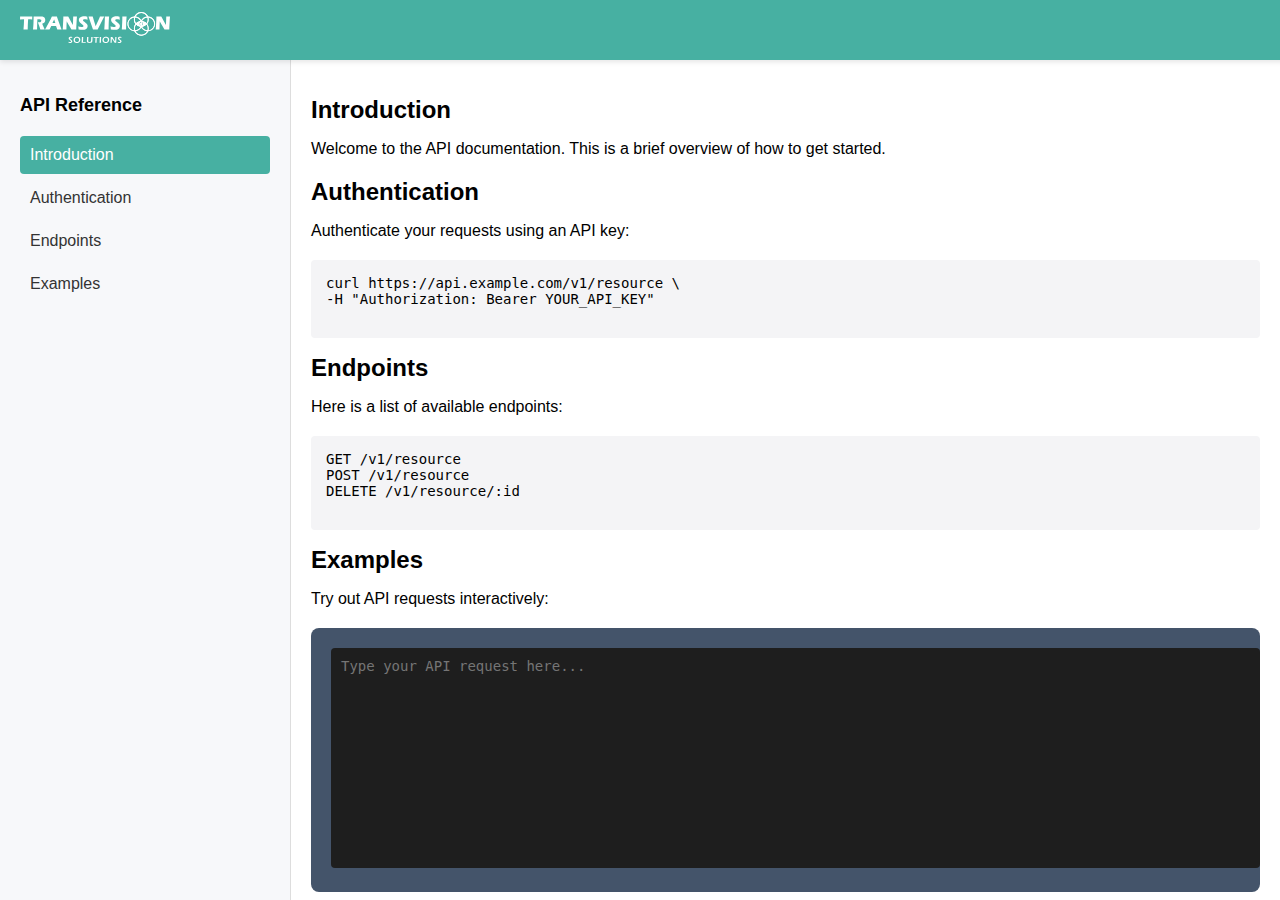
==== commit 8624a97f: "minor styling change" ====
--- a/index.html
+++ b/index.html
@@ -36,7 +36,7 @@
             font-weight: bold;
 
             img {
-                width: 50px;
+                width: 150px;
             }
         }
 
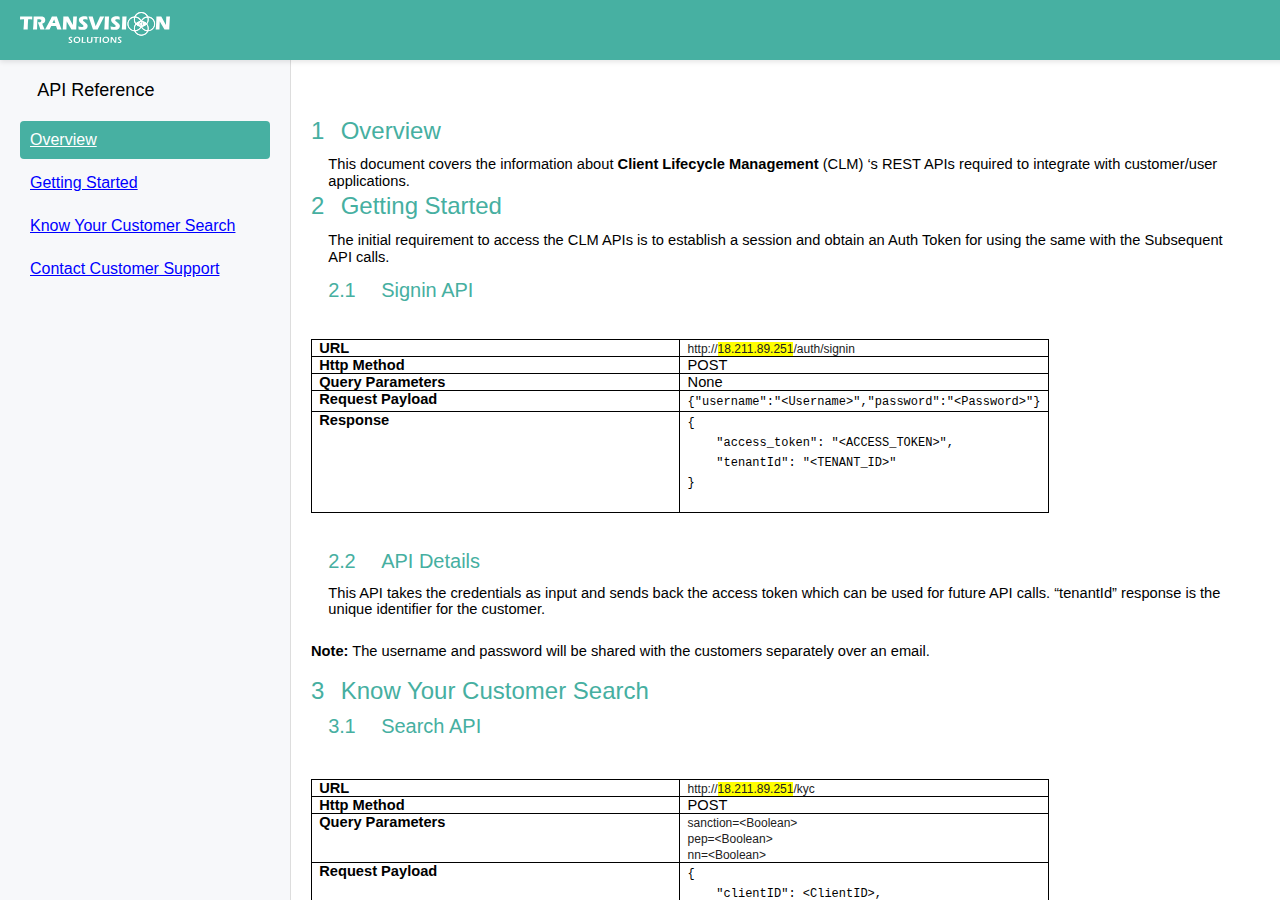
==== commit 809c816c: "Adding Documentation Data" ====
--- a/index.html
+++ b/index.html
@@ -5,142 +5,7 @@
     <meta charset="UTF-8">
     <meta name="viewport" content="width=device-width, initial-scale=1.0">
     <title>API Documentation</title>
-    <style>
-        body {
-            margin: 0;
-            font-family: Arial, sans-serif;
-            display: flex;
-            flex-direction: column;
-            height: 100vh;
-        }
-
-        /* Top Header */
-        .header {
-            position: fixed;
-            top: 0;
-            left: 0;
-            width: 100%;
-            height: 60px;
-            background-color: #47B0A2;
-            color: white;
-            display: flex;
-            align-items: center;
-            justify-content: space-between;
-            padding: 0 20px;
-            box-shadow: 0 2px 5px rgba(0, 0, 0, 0.1);
-            z-index: 1000;
-        }
-
-        .header .logo {
-            font-size: 20px;
-            font-weight: bold;
-
-            img {
-                width: 150px;
-            }
-        }
-
-        .header .nav-links a {
-            color: white;
-            text-decoration: none;
-            margin: 0 15px;
-            font-size: 14px;
-            transition: color 0.3s;
-        }
-
-        .header .nav-links a:hover {
-            color: #d1eaff;
-        }
-
-        /* Main Layout */
-        .main {
-            display: flex;
-            flex: 1;
-            margin-top: 60px;
-            /* Space for the fixed header */
-            height: calc(100vh - 60px);
-        }
-
-        /* Sidebar */
-        .sidebar {
-            width: 250px;
-            background-color: #f7f8fa;
-            border-right: 1px solid #ddd;
-            overflow-y: auto;
-            padding: 20px;
-        }
-
-        .sidebar h2 {
-            font-size: 18px;
-            margin-bottom: 20px;
-        }
-
-        .sidebar a {
-            display: block;
-            padding: 10px;
-            color: #333;
-            text-decoration: none;
-            border-radius: 4px;
-            margin-bottom: 5px;
-        }
-
-        .sidebar a:hover {
-            background-color: #eaeaea;
-        }
-
-        .sidebar a.active {
-            background-color: #47B0A2;
-            color: white;
-        }
-
-        /* Content Area */
-        .content {
-            flex: 1;
-            padding: 20px;
-            overflow-y: auto;
-        }
-
-        .content h1 {
-            font-size: 24px;
-            margin-bottom: 10px;
-        }
-
-        .content p {
-            font-size: 16px;
-            margin-bottom: 20px;
-        }
-
-        .content pre {
-            background: #f4f4f6;
-            padding: 15px;
-            border-radius: 4px;
-            font-family: monospace;
-            font-size: 14px;
-            overflow-x: auto;
-        }
-
-        /* Interactive Code Panel */
-        .code-panel {
-            background-color: #44546A;
-            color: white;
-            padding: 20px;
-            border-radius: 8px;
-            margin-top: 20px;
-        }
-
-        .code-panel textarea {
-            width: 100%;
-            height: 200px;
-            background: #1e1e1e;
-            color: #47B0A2;
-            border: none;
-            font-family: monospace;
-            font-size: 14px;
-            padding: 10px;
-            border-radius: 4px;
-            resize: none;
-        }
-    </style>
+    <link href="style.css" rel="stylesheet">
 </head>
 
 <body>
@@ -148,12 +13,6 @@
     <!-- Top Header -->
     <div class="header">
         <div class="logo"><img src="images/transvision_logo_white.svg" alt="Transvision Logo"></div>
-        <!-- <div class="nav-links">
-      <a href="#introduction">Introduction</a>
-      <a href="#authentication">Authentication</a>
-      <a href="#endpoints">Endpoints</a>
-      <a href="#examples">Examples</a>
-    </div> -->
     </div>
 
     <!-- Main Layout -->
@@ -161,45 +20,2749 @@
         <!-- Sidebar -->
         <div class="sidebar">
             <h2>API Reference</h2>
-            <a href="#introduction" class="active">Introduction</a>
-            <a href="#authentication">Authentication</a>
-            <a href="#endpoints">Endpoints</a>
-            <a href="#examples">Examples</a>
+            <a href="#introduction" class="active">Overview</a>
+            <a href="#authentication">Getting Started</a>
+            <a href="#endpoints">Know Your Customer Search</a>
+            <a href="#examples">Contact Customer Support</a>
         </div>
 
         <!-- Content -->
         <div class="content">
-            <div id="introduction">
-                <h1>Introduction</h1>
-                <p>Welcome to the API documentation. This is a brief overview of how to get started.</p>
+
+            <div class=WordSection5>
+
+                <p class=MsoBodyText style='margin-top:.25pt'><span style='font-size:22.5pt'>&nbsp;</span></p>
+
+                <h1 style='margin-left:.25in'><a name="_Toc168500048"><span style='color:#46AFA1'>1<span
+                                style='font:7.0pt "Times New Roman"'>&nbsp;&nbsp;&nbsp;&nbsp;&nbsp;&nbsp;
+                            </span></span><span style='color:#46AFA1'>Overview</span></a></h1>
+
+                <p class=MsoNormal style='margin-top:8.75pt;margin-right:11.75pt;margin-bottom:
+    0in;margin-left:13.0pt;margin-bottom:.0001pt;line-height:115%'>This document
+                    covers the information about <b>Client<span style='letter-spacing:-.1pt'> </span>Lifecycle<span
+                            style='letter-spacing:-.05pt'> </span>Management<span style='letter-spacing:
+    .05pt'> </span></b>(CLM)<span style='letter-spacing:-.05pt'> ‘s </span>REST
+                    APIs required to integrate with customer/user applications.</p>
+
+                <h1 style='margin-left:.25in'><a name="_Toc168500049"><span style='color:#46AFA1'>2<span
+                                style='font:7.0pt "Times New Roman"'>&nbsp;&nbsp;&nbsp;&nbsp;&nbsp;&nbsp;
+                            </span></span><span style='color:#46AFA1'>Getting<span style='letter-spacing:-.15pt'>
+                            </span>Started</span></a></h1>
+
+                <p class=MsoNormal style='margin-top:8.75pt;margin-right:11.75pt;margin-bottom:
+    0in;margin-left:13.0pt;margin-bottom:.0001pt;line-height:115%'>The initial
+                    requirement to access the CLM APIs is to establish a session and obtain an Auth
+                    Token for using the same with the Subsequent API calls.</p>
+
+                <h2 style='margin-top:10.15pt'><a name="_Toc168500050"><span style='color:#46AFA1;
+    letter-spacing:-.15pt'>2.1<span
+                                style='font:7.0pt "Times New Roman"'>&nbsp;&nbsp;&nbsp;&nbsp;&nbsp;&nbsp;&nbsp;&nbsp;&nbsp;&nbsp;&nbsp;
+                            </span></span><span style='color:#46AFA1'>Signin API</span></a></h2>
+
+                <h2 style='margin-top:10.15pt;text-indent:0in'>&nbsp;</h2>
+
+                <table class=MsoTableGrid border=1 cellspacing=0 cellpadding=0
+                    style='border-collapse:collapse;border:none'>
+                    <tr>
+                        <td width=353 valign=top style='width:264.75pt;border:solid windowtext 1.0pt;
+      padding:0in 5.4pt 0in 5.4pt'>
+                            <p class=MsoBodyText><b>URL</b></p>
+                        </td>
+                        <td width=353 valign=top style='width:264.75pt;border:solid windowtext 1.0pt;
+      border-left:none;padding:0in 5.4pt 0in 5.4pt'>
+                            <p class=MsoBodyText><span style='font-size:9.0pt;font-family:"Segoe UI",sans-serif;
+      color:#212121;background:white'>http://<span style='background:yellow'>18.211.89.251</span>/auth/signin</span>
+                            </p>
+                        </td>
+                    </tr>
+                    <tr>
+                        <td width=353 valign=top style='width:264.75pt;border:solid windowtext 1.0pt;
+      border-top:none;padding:0in 5.4pt 0in 5.4pt'>
+                            <p class=MsoBodyText><b>Http Method</b></p>
+                        </td>
+                        <td width=353 valign=top style='width:264.75pt;border-top:none;border-left:
+      none;border-bottom:solid windowtext 1.0pt;border-right:solid windowtext 1.0pt;
+      padding:0in 5.4pt 0in 5.4pt'>
+                            <p class=MsoBodyText>POST</p>
+                        </td>
+                    </tr>
+                    <tr>
+                        <td width=353 valign=top style='width:264.75pt;border:solid windowtext 1.0pt;
+      border-top:none;padding:0in 5.4pt 0in 5.4pt'>
+                            <p class=MsoBodyText><b>Query Parameters</b></p>
+                        </td>
+                        <td width=353 valign=top style='width:264.75pt;border-top:none;border-left:
+      none;border-bottom:solid windowtext 1.0pt;border-right:solid windowtext 1.0pt;
+      padding:0in 5.4pt 0in 5.4pt'>
+                            <p class=MsoBodyText>None</p>
+                        </td>
+                    </tr>
+                    <tr>
+                        <td width=353 valign=top style='width:264.75pt;border:solid windowtext 1.0pt;
+      border-top:none;padding:0in 5.4pt 0in 5.4pt'>
+                            <p class=MsoBodyText><b>Request Payload</b></p>
+                        </td>
+                        <td width=353 valign=top style='width:264.75pt;border-top:none;border-left:
+      none;border-bottom:solid windowtext 1.0pt;border-right:solid windowtext 1.0pt;
+      padding:0in 5.4pt 0in 5.4pt'>
+                            <p class=MsoNormal style='line-height:13.5pt;background:white;text-autospace:
+      ideograph-numeric ideograph-other'><span lang=EN-IN
+                                    style='font-size:9.0pt;
+      font-family:"Courier New";color:black'>{&quot;username&quot;:&quot;&lt;Username&gt;&quot;,&quot;password&quot;:&quot;&lt;Password&gt;&quot;}</span>
+                            </p>
+                        </td>
+                    </tr>
+                    <tr>
+                        <td width=353 valign=top style='width:264.75pt;border:solid windowtext 1.0pt;
+      border-top:none;padding:0in 5.4pt 0in 5.4pt'>
+                            <p class=MsoBodyText><b>Response </b></p>
+                        </td>
+                        <td width=353 valign=top style='width:264.75pt;border-top:none;border-left:
+      none;border-bottom:solid windowtext 1.0pt;border-right:solid windowtext 1.0pt;
+      padding:0in 5.4pt 0in 5.4pt'>
+                            <p class=MsoNormal style='line-height:13.5pt;background:white;text-autospace:
+      ideograph-numeric ideograph-other'><span lang=EN-IN style='font-size:9.0pt;
+      font-family:"Courier New";color:black'>{</span></p>
+                            <p class=MsoNormal style='line-height:13.5pt;background:white;text-autospace:
+      ideograph-numeric ideograph-other'><span lang=EN-IN style='font-size:9.0pt;
+      font-family:"Courier New";color:black'>&nbsp; &nbsp;
+                                    &quot;access_token&quot;: &quot;&lt;ACCESS_TOKEN&gt;&quot;,</span></p>
+                            <p class=MsoNormal style='line-height:13.5pt;background:white;text-autospace:
+      ideograph-numeric ideograph-other'><span lang=EN-IN style='font-size:9.0pt;
+      font-family:"Courier New";color:black'>&nbsp; &nbsp; &quot;tenantId&quot;:
+                                    &quot;&lt;TENANT_ID&gt;&quot;</span></p>
+                            <p class=MsoNormal style='line-height:13.5pt;background:white;text-autospace:
+      ideograph-numeric ideograph-other'><span lang=EN-IN style='font-size:9.0pt;
+      font-family:"Courier New";color:black'>}</span></p>
+                            <p class=MsoNormal style='line-height:13.5pt;background:white;text-autospace:
+      ideograph-numeric ideograph-other'><span lang=EN-IN style='font-size:9.0pt;
+      font-family:"Courier New";color:black'>&nbsp;</span></p>
+                        </td>
+                    </tr>
+                </table>
+
+                <p class=MsoBodyText>&nbsp;</p>
+
+                <p class=MsoBodyText style='margin-top:.15pt'><span style='font-size:13.0pt'>&nbsp;</span></p>
+
+                <h2><a name="_Toc168500051"><span style='color:#46AFA1;letter-spacing:-.15pt'>2.2<span
+                                style='font:7.0pt "Times New Roman"'>&nbsp;&nbsp;&nbsp;&nbsp;&nbsp;&nbsp;&nbsp;&nbsp;&nbsp;&nbsp;&nbsp;
+                            </span></span><span style='color:#46AFA1'>API Details</span></a></h2>
+
+                <p class=MsoBodyText style='margin-top:8.65pt;margin-right:0in;margin-bottom:
+    0in;margin-left:13.0pt;margin-bottom:.0001pt'>This API takes the credentials as
+                    input and sends back the access token which can be used for future API calls.
+                    “tenantId” response is the unique identifier for the customer.</p>
+
+                <p class=MsoListParagraph style='margin-top:1.95pt;margin-right:300.9pt;
+    margin-bottom:0in;margin-left:49.0pt;margin-bottom:.0001pt;text-indent:0in;
+    line-height:160%'>&nbsp;</p>
+
+                <p class=MsoBodyText><b>Note:</b> The username and password will be shared with
+                    the customers separately over an email.</p>
+
+                <p class=MsoBodyText style='margin-top:.25pt'><span style='font-size:8.0pt'>&nbsp;</span></p>
+
+                <h1 style='margin-left:.25in'><a name="_Toc168500052"><span style='color:#46AFA1'>3<span
+                                style='font:7.0pt "Times New Roman"'>&nbsp;&nbsp;&nbsp;&nbsp;&nbsp;&nbsp;
+                            </span></span><span style='color:#46AFA1'>Know Your Customer Search</span></a></h1>
+
+                <h2><a name="_Toc168500053"><span style='color:#46AFA1;letter-spacing:-.15pt'>3.1<span
+                                style='font:7.0pt "Times New Roman"'>&nbsp;&nbsp;&nbsp;&nbsp;&nbsp;&nbsp;&nbsp;&nbsp;&nbsp;&nbsp;&nbsp;
+                            </span></span><span style='color:#46AFA1'>Search API</span></a></h2>
+
+                <h1 style='margin-left:.25in;text-indent:0in'><span style='color:#46AFA1'>&nbsp;</span></h1>
+
+                <table class=MsoTableGrid border=1 cellspacing=0 cellpadding=0
+                    style='border-collapse:collapse;border:none'>
+                    <tr>
+                        <td width=353 valign=top style='width:264.75pt;border:solid windowtext 1.0pt;
+      padding:0in 5.4pt 0in 5.4pt'>
+                            <p class=MsoBodyText><b>URL</b></p>
+                        </td>
+                        <td width=353 valign=top style='width:264.75pt;border:solid windowtext 1.0pt;
+      border-left:none;padding:0in 5.4pt 0in 5.4pt'>
+                            <p class=MsoBodyText><span style='font-size:9.0pt;font-family:"Segoe UI",sans-serif;
+      color:#212121;background:white'>http://<span style='background:yellow'>18.211.89.251</span>/kyc</span></p>
+                        </td>
+                    </tr>
+                    <tr>
+                        <td width=353 valign=top style='width:264.75pt;border:solid windowtext 1.0pt;
+      border-top:none;padding:0in 5.4pt 0in 5.4pt'>
+                            <p class=MsoBodyText><b>Http Method</b></p>
+                        </td>
+                        <td width=353 valign=top style='width:264.75pt;border-top:none;border-left:
+      none;border-bottom:solid windowtext 1.0pt;border-right:solid windowtext 1.0pt;
+      padding:0in 5.4pt 0in 5.4pt'>
+                            <p class=MsoBodyText>POST</p>
+                        </td>
+                    </tr>
+                    <tr>
+                        <td width=353 valign=top style='width:264.75pt;border:solid windowtext 1.0pt;
+      border-top:none;padding:0in 5.4pt 0in 5.4pt'>
+                            <p class=MsoBodyText><b>Query Parameters</b></p>
+                        </td>
+                        <td width=353 valign=top style='width:264.75pt;border-top:none;border-left:
+      none;border-bottom:solid windowtext 1.0pt;border-right:solid windowtext 1.0pt;
+      padding:0in 5.4pt 0in 5.4pt'>
+                            <p class=MsoBodyText><span style='font-size:9.0pt;font-family:"Segoe UI",sans-serif;
+      color:#212121;background:white'>sanction=&lt;Boolean&gt;</span></p>
+                            <p class=MsoBodyText><span style='font-size:9.0pt;font-family:"Segoe UI",sans-serif;
+      color:#212121;background:white'>pep=&lt;Boolean&gt;</span></p>
+                            <p class=MsoBodyText><span style='font-size:9.0pt;font-family:"Segoe UI",sans-serif;
+      color:#212121;background:white'>nn=&lt;Boolean&gt;</span></p>
+                        </td>
+                    </tr>
+                    <tr>
+                        <td width=353 valign=top style='width:264.75pt;border:solid windowtext 1.0pt;
+      border-top:none;padding:0in 5.4pt 0in 5.4pt'>
+                            <p class=MsoBodyText><b>Request Payload</b></p>
+                        </td>
+                        <td width=353 valign=top style='width:264.75pt;border-top:none;border-left:
+      none;border-bottom:solid windowtext 1.0pt;border-right:solid windowtext 1.0pt;
+      padding:0in 5.4pt 0in 5.4pt'>
+                            <p class=MsoNormal style='line-height:13.5pt;background:white;text-autospace:
+      ideograph-numeric ideograph-other'><span lang=EN-IN style='font-size:9.0pt;
+      font-family:"Courier New";color:black'>{</span></p>
+                            <p class=MsoNormal style='line-height:13.5pt;background:white;text-autospace:
+      ideograph-numeric ideograph-other'><span lang=EN-IN style='font-size:9.0pt;
+      font-family:"Courier New";color:black'>&nbsp; &nbsp; &quot;clientID&quot;:
+                                    &lt;ClientID&gt;,</span></p>
+                            <p class=MsoNormal style='line-height:13.5pt;background:white;text-autospace:
+      ideograph-numeric ideograph-other'><span lang=EN-IN style='font-size:9.0pt;
+      font-family:"Courier New";color:black'>&nbsp; &nbsp;
+                                    &quot;requestCount&quot;: 1,</span></p>
+                            <p class=MsoNormal style='line-height:13.5pt;background:white;text-autospace:
+      ideograph-numeric ideograph-other'><span lang=EN-IN style='font-size:9.0pt;
+      font-family:"Courier New";color:black'>&nbsp; &nbsp;
+                                    &quot;filterThreshold&quot;: &lt;Threshold&gt;,</span></p>
+                            <p class=MsoNormal style='line-height:13.5pt;background:white;text-autospace:
+      ideograph-numeric ideograph-other'><span lang=EN-IN style='font-size:9.0pt;
+      font-family:"Courier New";color:black'>&nbsp; &nbsp; &quot;records&quot;: [</span></p>
+                            <p class=MsoNormal style='line-height:13.5pt;background:white;text-autospace:
+      ideograph-numeric ideograph-other'><span lang=EN-IN style='font-size:9.0pt;
+      font-family:"Courier New";color:black'>&nbsp; &nbsp; &nbsp; &nbsp; {</span></p>
+                            <p class=MsoNormal style='line-height:13.5pt;background:white;text-autospace:
+      ideograph-numeric ideograph-other'><span lang=EN-IN style='font-size:9.0pt;
+      font-family:"Courier New";color:black'>&nbsp; &nbsp; &nbsp; &nbsp; &nbsp;
+                                    &nbsp; &quot;id&quot;: &quot;&lt;ID&gt;&quot;,</span></p>
+                            <p class=MsoNormal style='line-height:13.5pt;background:white;text-autospace:
+      ideograph-numeric ideograph-other'><span lang=EN-IN style='font-size:9.0pt;
+      font-family:"Courier New";color:black'>&nbsp; &nbsp; &nbsp; &nbsp; &nbsp;
+                                    &nbsp; &quot;fields&quot;: [</span></p>
+                            <p class=MsoNormal style='line-height:13.5pt;background:white;text-autospace:
+      ideograph-numeric ideograph-other'><span lang=EN-IN style='font-size:9.0pt;
+      font-family:"Courier New";color:black'>&nbsp; &nbsp; &nbsp; &nbsp; &nbsp;
+                                    &nbsp; &nbsp; &nbsp; {</span></p>
+                            <p class=MsoNormal style='line-height:13.5pt;background:white;text-autospace:
+      ideograph-numeric ideograph-other'><span lang=EN-IN style='font-size:9.0pt;
+      font-family:"Courier New";color:black'>&nbsp; &nbsp; &nbsp; &nbsp; &nbsp;
+                                    &nbsp; &nbsp; &nbsp; &nbsp; &nbsp;
+                                    &quot;partyName&quot;:&quot;&lt;SearchName&gt;&quot;,</span></p>
+                            <p class=MsoNormal style='line-height:13.5pt;background:white;text-autospace:
+      ideograph-numeric ideograph-other'><span lang=EN-IN style='font-size:9.0pt;
+      font-family:"Courier New";color:black'>&nbsp; &nbsp; &nbsp; &nbsp; &nbsp;
+                                    &nbsp; &nbsp; &nbsp; &nbsp; &nbsp;
+                                    &quot;partyType&quot;:&quot;&lt;Individual/Entity&gt;&quot;,</span></p>
+                            <p class=MsoNormal style='line-height:13.5pt;background:white;text-autospace:
+      ideograph-numeric ideograph-other'><span lang=EN-IN style='font-size:9.0pt;
+      font-family:"Courier New";color:black'>&nbsp; &nbsp; &nbsp; &nbsp; &nbsp;
+                                    &nbsp; &nbsp; &nbsp; &nbsp; &nbsp;
+                                    &quot;partyGender&quot;:&quot;&lt;Gender&gt;&quot;,</span></p>
+                            <p class=MsoNormal style='line-height:13.5pt;background:white;text-autospace:
+      ideograph-numeric ideograph-other'><span lang=EN-IN style='font-size:9.0pt;
+      font-family:"Courier New";color:black'>&nbsp; &nbsp; &nbsp; &nbsp; &nbsp;
+                                    &nbsp; &nbsp; &nbsp; &nbsp; &nbsp;
+                                    &quot;idNationality&quot;:&quot;&lt;Country&gt;&quot;,</span></p>
+                            <p class=MsoNormal style='line-height:13.5pt;background:white;text-autospace:
+      ideograph-numeric ideograph-other'><span lang=EN-IN style='font-size:9.0pt;
+      font-family:"Courier New";color:black'>&nbsp; &nbsp; &nbsp; &nbsp; &nbsp;
+                                    &nbsp; &nbsp; &nbsp; &nbsp; &nbsp;
+                                    &quot;countryOfResidence&quot;:&quot;&lt;Country&gt;&quot;,</span></p>
+                            <p class=MsoNormal style='line-height:13.5pt;background:white;text-autospace:
+      ideograph-numeric ideograph-other'><span lang=EN-IN style='font-size:9.0pt;
+      font-family:"Courier New";color:black'>&nbsp; &nbsp; &nbsp; &nbsp; &nbsp;
+                                    &nbsp; &nbsp; &nbsp; &nbsp; &nbsp;
+                                    &quot;partyAlias&quot;:&quot;&lt;Alias&gt;&quot;,</span></p>
+                            <p class=MsoNormal style='line-height:13.5pt;background:white;text-autospace:
+      ideograph-numeric ideograph-other'><span lang=EN-IN style='font-size:9.0pt;
+      font-family:"Courier New";color:black'>&nbsp; &nbsp; &nbsp; &nbsp; &nbsp;
+                                    &nbsp; &nbsp; &nbsp; &nbsp; &nbsp;
+                                    &quot;countryOfIncorporation&quot;:&quot;&lt;Country&gt;&quot;,</span></p>
+                            <p class=MsoNormal style='line-height:13.5pt;background:white;text-autospace:
+      ideograph-numeric ideograph-other'><span lang=EN-IN style='font-size:9.0pt;
+      font-family:"Courier New";color:black'>&nbsp; &nbsp; &nbsp; &nbsp; &nbsp;
+                                    &nbsp; &nbsp; &nbsp; &nbsp; &nbsp;
+                                    &quot;searchList&quot;:&quot;ALL-LIST&quot;</span></p>
+                            <p class=MsoNormal style='line-height:13.5pt;background:white;text-autospace:
+      ideograph-numeric ideograph-other'><span lang=EN-IN style='font-size:9.0pt;
+      font-family:"Courier New";color:black'>&nbsp; &nbsp; &nbsp; &nbsp; &nbsp;
+                                    &nbsp; &nbsp; &nbsp; }</span></p>
+                            <p class=MsoNormal style='line-height:13.5pt;background:white;text-autospace:
+      ideograph-numeric ideograph-other'><span lang=EN-IN style='font-size:9.0pt;
+      font-family:"Courier New";color:black'>&nbsp; &nbsp; &nbsp; &nbsp; &nbsp;
+                                    &nbsp; ]</span></p>
+                            <p class=MsoNormal style='line-height:13.5pt;background:white;text-autospace:
+      ideograph-numeric ideograph-other'><span lang=EN-IN style='font-size:9.0pt;
+      font-family:"Courier New";color:black'>&nbsp; &nbsp; &nbsp; &nbsp; }</span></p>
+                            <p class=MsoNormal style='line-height:13.5pt;background:white;text-autospace:
+      ideograph-numeric ideograph-other'><span lang=EN-IN style='font-size:9.0pt;
+      font-family:"Courier New";color:black'>&nbsp; &nbsp; ]</span></p>
+                            <p class=MsoNormal style='line-height:13.5pt;background:white;text-autospace:
+      ideograph-numeric ideograph-other'><span lang=EN-IN style='font-size:9.0pt;
+      font-family:"Courier New";color:black'>}</span></p>
+                            <p class=MsoNormal style='line-height:13.5pt;background:white;text-autospace:
+      ideograph-numeric ideograph-other'><span lang=EN-IN style='font-size:9.0pt;
+      font-family:"Courier New";color:black'>&nbsp;</span></p>
+                        </td>
+                    </tr>
+                    <tr>
+                        <td width=353 valign=top style='width:264.75pt;border:solid windowtext 1.0pt;
+      border-top:none;padding:0in 5.4pt 0in 5.4pt'>
+                            <p class=MsoBodyText>Response </p>
+                        </td>
+                        <td width=353 valign=top style='width:264.75pt;border-top:none;border-left:
+      none;border-bottom:solid windowtext 1.0pt;border-right:solid windowtext 1.0pt;
+      padding:0in 5.4pt 0in 5.4pt'>
+                            <p class=MsoNormal style='line-height:13.5pt;background:white;text-autospace:
+      ideograph-numeric ideograph-other'><span lang=EN-IN style='font-size:9.0pt;
+      font-family:"Courier New";color:black'>[</span></p>
+                            <p class=MsoNormal style='line-height:13.5pt;background:white;text-autospace:
+      ideograph-numeric ideograph-other'><span lang=EN-IN style='font-size:9.0pt;
+      font-family:"Courier New";color:black'>&nbsp; &nbsp; {</span></p>
+                            <p class=MsoNormal style='line-height:13.5pt;background:white;text-autospace:
+      ideograph-numeric ideograph-other'><span lang=EN-IN style='font-size:9.0pt;
+      font-family:"Courier New";color:black'>&nbsp; &nbsp; &nbsp; &nbsp;
+                                    &quot;httpStatus&quot;: &quot;&lt;Status&gt;&quot;,</span></p>
+                            <p class=MsoNormal style='line-height:13.5pt;background:white;text-autospace:
+      ideograph-numeric ideograph-other'><span lang=EN-IN style='font-size:9.0pt;
+      font-family:"Courier New";color:black'>&nbsp; &nbsp; &nbsp; &nbsp;
+                                    &quot;message&quot;: &quot;&lt;Result Message&gt;&quot;,</span></p>
+                            <p class=MsoNormal style='line-height:13.5pt;background:white;text-autospace:
+      ideograph-numeric ideograph-other'><span lang=EN-IN style='font-size:9.0pt;
+      font-family:"Courier New";color:black'>&nbsp; &nbsp; &nbsp; &nbsp;
+                                    &quot;result&quot;: [</span></p>
+                            <p class=MsoNormal style='line-height:13.5pt;background:white;text-autospace:
+      ideograph-numeric ideograph-other'><span lang=EN-IN style='font-size:9.0pt;
+      font-family:"Courier New";color:black'>&nbsp; &nbsp; &nbsp; &nbsp; &nbsp;
+                                    &nbsp; {</span></p>
+                            <p class=MsoNormal style='line-height:13.5pt;background:white;text-autospace:
+      ideograph-numeric ideograph-other'><span lang=EN-IN style='font-size:9.0pt;
+      font-family:"Courier New";color:black'>&nbsp; &nbsp; &nbsp; &nbsp; &nbsp;
+                                    &nbsp; &nbsp; &nbsp; &quot;id&quot;: &quot;&lt;ID&gt;&quot;,</span></p>
+                            <p class=MsoNormal style='line-height:13.5pt;background:white;text-autospace:
+      ideograph-numeric ideograph-other'><span lang=EN-IN style='font-size:9.0pt;
+      font-family:"Courier New";color:black'>&nbsp; &nbsp; &nbsp; &nbsp; &nbsp;
+                                    &nbsp; &nbsp; &nbsp; &quot;matchCount&quot;:&lt;MATCHED Count&gt;,</span></p>
+                            <p class=MsoNormal style='line-height:13.5pt;background:white;text-autospace:
+      ideograph-numeric ideograph-other'><span lang=EN-IN style='font-size:9.0pt;
+      font-family:"Courier New";color:black'>&nbsp; &nbsp; &nbsp; &nbsp; &nbsp;
+                                    &nbsp; &nbsp; &nbsp; &quot;matched&quot;: [</span></p>
+                            <p class=MsoNormal style='line-height:13.5pt;background:white;text-autospace:
+      ideograph-numeric ideograph-other'><span lang=EN-IN style='font-size:9.0pt;
+      font-family:"Courier New";color:black'>                    &lt;MATCHED
+                                    Objects&gt;</span></p>
+                            <p class=MsoNormal style='line-height:13.5pt;background:white;text-autospace:
+      ideograph-numeric ideograph-other'><span lang=EN-IN style='font-size:9.0pt;
+      font-family:"Courier New";color:black'>                 ]</span></p>
+                            <p class=MsoNormal style='line-height:13.5pt;background:white;text-autospace:
+      ideograph-numeric ideograph-other'><span lang=EN-IN style='font-size:9.0pt;
+      font-family:"Courier New";color:black'>&nbsp; &nbsp; &nbsp; &nbsp; &nbsp;
+                                    &nbsp; }</span></p>
+                            <p class=MsoNormal style='line-height:13.5pt;background:white;text-autospace:
+      ideograph-numeric ideograph-other'><span lang=EN-IN style='font-size:9.0pt;
+      font-family:"Courier New";color:black'>&nbsp; &nbsp; &nbsp; &nbsp; ]</span></p>
+                            <p class=MsoNormal style='line-height:13.5pt;background:white;text-autospace:
+      ideograph-numeric ideograph-other'><span lang=EN-IN style='font-size:9.0pt;
+      font-family:"Courier New";color:black'>&nbsp; &nbsp; }</span></p>
+                            <p class=MsoNormal style='line-height:13.5pt;background:white;text-autospace:
+      ideograph-numeric ideograph-other'><span lang=EN-IN style='font-size:9.0pt;
+      font-family:"Courier New";color:black'>]</span></p>
+                            <p class=MsoNormal style='line-height:13.5pt;background:white;text-autospace:
+      ideograph-numeric ideograph-other'><span lang=EN-IN style='font-size:9.0pt;
+      font-family:"Courier New";color:black'>&nbsp;</span></p>
+                        </td>
+                    </tr>
+                    <tr>
+                        <td width=353 valign=top style='width:264.75pt;border:solid windowtext 1.0pt;
+      border-top:none;padding:0in 5.4pt 0in 5.4pt'>
+                            <p class=MsoBodyText>&nbsp;</p>
+                        </td>
+                        <td width=353 valign=top style='width:264.75pt;border-top:none;border-left:
+      none;border-bottom:solid windowtext 1.0pt;border-right:solid windowtext 1.0pt;
+      padding:0in 5.4pt 0in 5.4pt'>
+                            <p class=MsoNormal style='line-height:13.5pt;background:white;text-autospace:
+      ideograph-numeric ideograph-other'><span lang=EN-IN style='font-size:9.0pt;
+      font-family:"Courier New";color:black'>&nbsp;</span></p>
+                        </td>
+                    </tr>
+                </table>
+
+                <h1 style='margin-left:.25in;text-indent:0in'><span style='color:#46AFA1'>&nbsp;</span></h1>
+
+                <h2><a name="_Toc168500054"><span style='color:#46AFA1;letter-spacing:-.15pt'>3.2<span
+                                style='font:7.0pt "Times New Roman"'>&nbsp;&nbsp;&nbsp;&nbsp;&nbsp;&nbsp;&nbsp;&nbsp;&nbsp;&nbsp;&nbsp;
+                            </span></span><span style='color:#46AFA1'>API Details</span></a></h2>
+
+                <h2><span style='color:#46AFA1'>&nbsp;</span></h2>
+
+                <p class=MsoBodyText style='margin-top:8.65pt;margin-right:0in;margin-bottom:
+    0in;margin-left:13.0pt;margin-bottom:.0001pt'>This API takes the search
+                    criteria and provides the matched sanctioned individuals or entities as
+                    response.</p>
+
+                <p class=MsoBodyText style='margin-top:8.65pt;margin-right:0in;margin-bottom:
+    0in;margin-left:13.0pt;margin-bottom:.0001pt'>&nbsp;</p>
+
+                <p class=MsoBodyText style='margin-top:8.65pt;margin-right:0in;margin-bottom:
+    0in;margin-left:13.0pt;margin-bottom:.0001pt'>&nbsp;</p>
+
+                <h2><a name="_Toc168500055"><span style='color:#46AFA1;letter-spacing:-.15pt'>3.3<span
+                                style='font:7.0pt "Times New Roman"'>&nbsp;&nbsp;&nbsp;&nbsp;&nbsp;&nbsp;&nbsp;&nbsp;&nbsp;&nbsp;&nbsp;
+                            </span></span><span style='color:#46AFA1'>Request Parameters</span></a></h2>
+
+                <h2 style='text-indent:0in'><span style='color:#46AFA1'>&nbsp;</span></h2>
+
+                <table class=MsoTableGrid border=1 cellspacing=0 cellpadding=0
+                    style='margin-left:49.0pt;border-collapse:collapse;border:none'>
+                    <tr>
+                        <td width=353 valign=top style='width:264.75pt;border:solid windowtext 1.0pt;
+      padding:0in 5.4pt 0in 5.4pt'>
+                            <p class=MsoBodyText><b>Parameter Name</b></p>
+                        </td>
+                        <td width=353 valign=top style='width:264.75pt;border:solid windowtext 1.0pt;
+      border-left:none;padding:0in 5.4pt 0in 5.4pt'>
+                            <p class=MsoBodyText><b>Summary</b></p>
+                        </td>
+                    </tr>
+                    <tr>
+                        <td width=353 valign=top style='width:264.75pt;border:solid windowtext 1.0pt;
+      border-top:none;padding:0in 5.4pt 0in 5.4pt'>
+                            <p class=MsoBodyText><b>sanction</b></p>
+                        </td>
+                        <td width=353 valign=top style='width:264.75pt;border-top:none;border-left:
+      none;border-bottom:solid windowtext 1.0pt;border-right:solid windowtext 1.0pt;
+      padding:0in 5.4pt 0in 5.4pt'>
+                            <p class=MsoBodyText>The Boolean value indicates if a Sanction search needs
+                                to be performed</p>
+                        </td>
+                    </tr>
+                    <tr>
+                        <td width=353 valign=top style='width:264.75pt;border:solid windowtext 1.0pt;
+      border-top:none;padding:0in 5.4pt 0in 5.4pt'>
+                            <p class=MsoBodyText><b>pep</b></p>
+                        </td>
+                        <td width=353 valign=top style='width:264.75pt;border-top:none;border-left:
+      none;border-bottom:solid windowtext 1.0pt;border-right:solid windowtext 1.0pt;
+      padding:0in 5.4pt 0in 5.4pt'>
+                            <p class=MsoBodyText>The Boolean value indicates if a Politically Exposed
+                                Person search needs to be performed</p>
+                        </td>
+                    </tr>
+                    <tr>
+                        <td width=353 valign=top style='width:264.75pt;border:solid windowtext 1.0pt;
+      border-top:none;padding:0in 5.4pt 0in 5.4pt'>
+                            <p class=MsoBodyText><b>nn</b></p>
+                        </td>
+                        <td width=353 valign=top style='width:264.75pt;border-top:none;border-left:
+      none;border-bottom:solid windowtext 1.0pt;border-right:solid windowtext 1.0pt;
+      padding:0in 5.4pt 0in 5.4pt'>
+                            <p class=MsoBodyText>The Boolean value indicates if a Negative News search
+                                needs to be performed</p>
+                        </td>
+                    </tr>
+                </table>
+
+                <h2 style='text-indent:0in'><span style='color:#46AFA1'>&nbsp;</span></h2>
+
+                <h2><a name="_Toc168500056"><span style='color:#46AFA1;letter-spacing:-.15pt'>3.4<span
+                                style='font:7.0pt "Times New Roman"'>&nbsp;&nbsp;&nbsp;&nbsp;&nbsp;&nbsp;&nbsp;&nbsp;&nbsp;&nbsp;&nbsp;
+                            </span></span><span style='color:#46AFA1'>Request Payload</span></a></h2>
+
+                <h2 style='text-indent:0in'><span style='color:#46AFA1'>&nbsp;</span></h2>
+
+                <table class=MsoTableGrid border=1 cellspacing=0 cellpadding=0
+                    style='margin-left:49.0pt;border-collapse:collapse;border:none'>
+                    <tr>
+                        <td width=353 valign=top style='width:264.75pt;border:solid windowtext 1.0pt;
+      padding:0in 5.4pt 0in 5.4pt'>
+                            <p class=MsoBodyText><b>Filed Name</b></p>
+                        </td>
+                        <td width=353 valign=top style='width:264.75pt;border:solid windowtext 1.0pt;
+      border-left:none;padding:0in 5.4pt 0in 5.4pt'>
+                            <p class=MsoBodyText><b>Summary</b></p>
+                        </td>
+                    </tr>
+                    <tr>
+                        <td width=353 valign=top style='width:264.75pt;border:solid windowtext 1.0pt;
+      border-top:none;padding:0in 5.4pt 0in 5.4pt'>
+                            <p class=MsoBodyText><b>clientID</b></p>
+                        </td>
+                        <td width=353 valign=top style='width:264.75pt;border-top:none;border-left:
+      none;border-bottom:solid windowtext 1.0pt;border-right:solid windowtext 1.0pt;
+      padding:0in 5.4pt 0in 5.4pt'>
+                            <p class=MsoBodyText>The unique client to identify genuine request</p>
+                            <p class=MsoBodyText><b>Note : </b>This id will be shared with the Customer
+                                separately over an email.</p>
+                        </td>
+                    </tr>
+                    <tr>
+                        <td width=353 valign=top style='width:264.75pt;border:solid windowtext 1.0pt;
+      border-top:none;padding:0in 5.4pt 0in 5.4pt'>
+                            <p class=MsoBodyText><b>requestCount</b></p>
+                        </td>
+                        <td width=353 valign=top style='width:264.75pt;border-top:none;border-left:
+      none;border-bottom:solid windowtext 1.0pt;border-right:solid windowtext 1.0pt;
+      padding:0in 5.4pt 0in 5.4pt'>
+                            <p class=MsoBodyText>Number of searches , if multiple searches are done in
+                                one request. </p>
+                            <p class=MsoBodyText><b>Note</b>: As of now this will support ‘1’ as value.</p>
+                        </td>
+                    </tr>
+                    <tr>
+                        <td width=353 valign=top style='width:264.75pt;border:solid windowtext 1.0pt;
+      border-top:none;padding:0in 5.4pt 0in 5.4pt'>
+                            <p class=MsoBodyText><b>filterThreshold</b></p>
+                        </td>
+                        <td width=353 valign=top style='width:264.75pt;border-top:none;border-left:
+      none;border-bottom:solid windowtext 1.0pt;border-right:solid windowtext 1.0pt;
+      padding:0in 5.4pt 0in 5.4pt'>
+                            <p class=MsoBodyText>The number value indicates threshold at which to ignore
+                                the matched score. </p>
+                        </td>
+                    </tr>
+                    <tr>
+                        <td width=353 valign=top style='width:264.75pt;border:solid windowtext 1.0pt;
+      border-top:none;padding:0in 5.4pt 0in 5.4pt'>
+                            <p class=MsoBodyText><b>Records-&gt;id</b></p>
+                        </td>
+                        <td width=353 valign=top style='width:264.75pt;border-top:none;border-left:
+      none;border-bottom:solid windowtext 1.0pt;border-right:solid windowtext 1.0pt;
+      padding:0in 5.4pt 0in 5.4pt'>
+                            <p class=MsoBodyText>User defined ID to uniquely identify the result.</p>
+                        </td>
+                    </tr>
+                    <tr>
+                        <td width=353 valign=top style='width:264.75pt;border:solid windowtext 1.0pt;
+      border-top:none;padding:0in 5.4pt 0in 5.4pt'>
+                            <p class=MsoBodyText><b>records-&gt; fields -&gt; partyName</b></p>
+                        </td>
+                        <td width=353 valign=top style='width:264.75pt;border-top:none;border-left:
+      none;border-bottom:solid windowtext 1.0pt;border-right:solid windowtext 1.0pt;
+      padding:0in 5.4pt 0in 5.4pt'>
+                            <p class=MsoBodyText>Name of the Individual or Entity Being Searched</p>
+                        </td>
+                    </tr>
+                    <tr>
+                        <td width=353 valign=top style='width:264.75pt;border:solid windowtext 1.0pt;
+      border-top:none;padding:0in 5.4pt 0in 5.4pt'>
+                            <p class=MsoBodyText><b>records-&gt; fields -&gt; partyType</b></p>
+                        </td>
+                        <td width=353 valign=top style='width:264.75pt;border-top:none;border-left:
+      none;border-bottom:solid windowtext 1.0pt;border-right:solid windowtext 1.0pt;
+      padding:0in 5.4pt 0in 5.4pt'>
+                            <p class=MsoBodyText>Type of the client being searched , values can be
+                                Individual or Entity</p>
+                        </td>
+                    </tr>
+                    <tr>
+                        <td width=353 valign=top style='width:264.75pt;border:solid windowtext 1.0pt;
+      border-top:none;padding:0in 5.4pt 0in 5.4pt'>
+                            <p class=MsoBodyText><b>records-&gt; fields -&gt; partyGender</b></p>
+                        </td>
+                        <td width=353 valign=top style='width:264.75pt;border-top:none;border-left:
+      none;border-bottom:solid windowtext 1.0pt;border-right:solid windowtext 1.0pt;
+      padding:0in 5.4pt 0in 5.4pt'>
+                            <p class=MsoBodyText>Gender in case of Individual, empty otherwise.</p>
+                        </td>
+                    </tr>
+                    <tr>
+                        <td width=353 valign=top style='width:264.75pt;border:solid windowtext 1.0pt;
+      border-top:none;padding:0in 5.4pt 0in 5.4pt'>
+                            <p class=MsoBodyText><b>records-&gt; fields -&gt; idNationality</b></p>
+                        </td>
+                        <td width=353 valign=top style='width:264.75pt;border-top:none;border-left:
+      none;border-bottom:solid windowtext 1.0pt;border-right:solid windowtext 1.0pt;
+      padding:0in 5.4pt 0in 5.4pt'>
+                            <p class=MsoBodyText>Nationality in case of Individual, empty otherwise</p>
+                        </td>
+                    </tr>
+                    <tr>
+                        <td width=353 valign=top style='width:264.75pt;border:solid windowtext 1.0pt;
+      border-top:none;padding:0in 5.4pt 0in 5.4pt'>
+                            <p class=MsoBodyText><b>records-&gt; fields -&gt; countryOfResidence</b></p>
+                        </td>
+                        <td width=353 valign=top style='width:264.75pt;border-top:none;border-left:
+      none;border-bottom:solid windowtext 1.0pt;border-right:solid windowtext 1.0pt;
+      padding:0in 5.4pt 0in 5.4pt'>
+                            <p class=MsoBodyText>Country of Residence in case of individual , empty
+                                otherwise</p>
+                        </td>
+                    </tr>
+                    <tr>
+                        <td width=353 valign=top style='width:264.75pt;border:solid windowtext 1.0pt;
+      border-top:none;padding:0in 5.4pt 0in 5.4pt'>
+                            <p class=MsoBodyText><b>records-&gt; fields -&gt; partyAlias</b></p>
+                        </td>
+                        <td width=353 valign=top style='width:264.75pt;border-top:none;border-left:
+      none;border-bottom:solid windowtext 1.0pt;border-right:solid windowtext 1.0pt;
+      padding:0in 5.4pt 0in 5.4pt'>
+                            <p class=MsoBodyText>Alias of the client</p>
+                        </td>
+                    </tr>
+                    <tr>
+                        <td width=353 valign=top style='width:264.75pt;border:solid windowtext 1.0pt;
+      border-top:none;padding:0in 5.4pt 0in 5.4pt'>
+                            <p class=MsoBodyText><b>records-&gt; fields -&gt; countryOfIncorporation</b></p>
+                        </td>
+                        <td width=353 valign=top style='width:264.75pt;border-top:none;border-left:
+      none;border-bottom:solid windowtext 1.0pt;border-right:solid windowtext 1.0pt;
+      padding:0in 5.4pt 0in 5.4pt'>
+                            <p class=MsoBodyText>Country of incorporation in case of entity, empty
+                                otherwise.</p>
+                        </td>
+                    </tr>
+                    <tr>
+                        <td width=353 valign=top style='width:264.75pt;border:solid windowtext 1.0pt;
+      border-top:none;padding:0in 5.4pt 0in 5.4pt'>
+                            <p class=MsoBodyText><b>records-&gt; fields -&gt; searchList</b></p>
+                        </td>
+                        <td width=353 valign=top style='width:264.75pt;border-top:none;border-left:
+      none;border-bottom:solid windowtext 1.0pt;border-right:solid windowtext 1.0pt;
+      padding:0in 5.4pt 0in 5.4pt'>
+                            <p class=MsoBodyText>Sanction List to search for.</p>
+                            <p class=MsoBodyText><b>Note</b>: Pass “ALL-LIST” as value as of now, since
+                                filtering happens based on the user subscribed sanctions in the backend<span lang=EN-IN
+                                    style='font-size:9.0pt;font-family:"Courier New"'>.</span></p>
+                        </td>
+                    </tr>
+                </table>
+
+                <h2 style='text-indent:0in'><span style='color:#46AFA1'>&nbsp;</span></h2>
+
+                <h2><a name="_Toc168500057"><span style='color:#46AFA1;letter-spacing:-.15pt'>3.5<span
+                                style='font:7.0pt "Times New Roman"'>&nbsp;&nbsp;&nbsp;&nbsp;&nbsp;&nbsp;&nbsp;&nbsp;&nbsp;&nbsp;&nbsp;
+                            </span></span><span style='color:#46AFA1'>Response Payload</span></a></h2>
+
+                <table class=MsoTableGrid border=1 cellspacing=0 cellpadding=0
+                    style='margin-left:49.0pt;border-collapse:collapse;border:none'>
+                    <tr>
+                        <td width=353 valign=top style='width:264.75pt;border:solid windowtext 1.0pt;
+      padding:0in 5.4pt 0in 5.4pt'>
+                            <p class=MsoBodyText><b>Filed Name</b></p>
+                        </td>
+                        <td width=353 valign=top style='width:264.75pt;border:solid windowtext 1.0pt;
+      border-left:none;padding:0in 5.4pt 0in 5.4pt'>
+                            <p class=MsoBodyText><b>Summary</b></p>
+                        </td>
+                    </tr>
+                    <tr>
+                        <td width=353 valign=top style='width:264.75pt;border:solid windowtext 1.0pt;
+      border-top:none;padding:0in 5.4pt 0in 5.4pt'>
+                            <p class=MsoBodyText><b>httpStatus</b></p>
+                        </td>
+                        <td width=353 valign=top style='width:264.75pt;border-top:none;border-left:
+      none;border-bottom:solid windowtext 1.0pt;border-right:solid windowtext 1.0pt;
+      padding:0in 5.4pt 0in 5.4pt'>
+                            <p class=MsoBodyText>Status of the Search</p>
+                        </td>
+                    </tr>
+                    <tr>
+                        <td width=353 valign=top style='width:264.75pt;border:solid windowtext 1.0pt;
+      border-top:none;padding:0in 5.4pt 0in 5.4pt'>
+                            <p class=MsoBodyText><b>message</b></p>
+                        </td>
+                        <td width=353 valign=top style='width:264.75pt;border-top:none;border-left:
+      none;border-bottom:solid windowtext 1.0pt;border-right:solid windowtext 1.0pt;
+      padding:0in 5.4pt 0in 5.4pt'>
+                            <p class=MsoBodyText>Brief Message with outcome of the Search</p>
+                        </td>
+                    </tr>
+                    <tr>
+                        <td width=353 valign=top style='width:264.75pt;border:solid windowtext 1.0pt;
+      border-top:none;padding:0in 5.4pt 0in 5.4pt'>
+                            <p class=MsoBodyText><b>result -&gt; id</b></p>
+                        </td>
+                        <td width=353 valign=top style='width:264.75pt;border-top:none;border-left:
+      none;border-bottom:solid windowtext 1.0pt;border-right:solid windowtext 1.0pt;
+      padding:0in 5.4pt 0in 5.4pt'>
+                            <p class=MsoBodyText>Will be same as ID passed in Request</p>
+                        </td>
+                    </tr>
+                    <tr>
+                        <td width=353 valign=top style='width:264.75pt;border:solid windowtext 1.0pt;
+      border-top:none;padding:0in 5.4pt 0in 5.4pt'>
+                            <p class=MsoBodyText><b>Result -&gt; matchCount</b></p>
+                        </td>
+                        <td width=353 valign=top style='width:264.75pt;border-top:none;border-left:
+      none;border-bottom:solid windowtext 1.0pt;border-right:solid windowtext 1.0pt;
+      padding:0in 5.4pt 0in 5.4pt'>
+                            <p class=MsoBodyText>The count of hits found in the Sanctions DB</p>
+                        </td>
+                    </tr>
+                    <tr>
+                        <td width=353 valign=top style='width:264.75pt;border:solid windowtext 1.0pt;
+      border-top:none;padding:0in 5.4pt 0in 5.4pt'>
+                            <p class=MsoBodyText><b>Result -&gt; matched</b></p>
+                        </td>
+                        <td width=353 valign=top style='width:264.75pt;border-top:none;border-left:
+      none;border-bottom:solid windowtext 1.0pt;border-right:solid windowtext 1.0pt;
+      padding:0in 5.4pt 0in 5.4pt'>
+                            <p class=MsoBodyText>Array of Matched objects with details </p>
+                        </td>
+                    </tr>
+                </table>
+
+                <h2 style='text-indent:0in'><span style='color:#46AFA1'>&nbsp;</span></h2>
+
+                <h2><a name="_Toc168500058"><span style='color:#46AFA1;letter-spacing:-.15pt'>3.6<span
+                                style='font:7.0pt "Times New Roman"'>&nbsp;&nbsp;&nbsp;&nbsp;&nbsp;&nbsp;&nbsp;&nbsp;&nbsp;&nbsp;&nbsp;
+                            </span></span><span style='color:#46AFA1'>Matched Object Structure</span></a></h2>
+
+                <p class=MsoBodyText style='margin-top:8.65pt;margin-right:0in;margin-bottom:
+    0in;margin-left:13.0pt;margin-bottom:.0001pt'>The Matched Object Structure is
+                    as below</p>
+
+                <p class=MsoBodyText style='margin-top:8.65pt;margin-right:0in;margin-bottom:
+    0in;margin-left:13.0pt;margin-bottom:.0001pt'>          </p>
+
+                <table class=MsoNormalTable border=0 cellspacing=0 cellpadding=0 width=520
+                    style='width:390.1pt;border-collapse:collapse'>
+                    <tr>
+                        <td style='padding:.75pt .75pt .75pt .75pt'></td>
+                    </tr>
+                    <tr>
+                        <td width=147 valign=top style='width:110.25pt;border:solid #BCBCBC 1.0pt;
+      padding:.75pt .75pt .75pt .75pt'>
+                            <p class=MsoNormal style='text-autospace:ideograph-numeric ideograph-other'><span lang=EN-IN
+                                    style='font-size:10.0pt;font-family:"Times New Roman",serif;
+      color:black'>AddressDetails</span></p>
+                        </td>
+                        <td valign=top style='border:solid #BCBCBC 1.0pt;border-left:none;background:
+      white;padding:.75pt .75pt .75pt .75pt'>
+                            <table class=MsoNormalTable border=0 cellspacing=0 cellpadding=0 width=520
+                                style='width:390.1pt;border-collapse:collapse'>
+                                <tr>
+                                    <td width=104 valign=top style='width:77.85pt;border:solid #BCBCBC 1.0pt;
+        padding:.75pt .75pt .75pt .75pt'>
+                                        <p class=MsoNormal style='text-autospace:ideograph-numeric ideograph-other'>
+                                            <span lang=EN-IN style='font-size:10.0pt;font-family:"Times New Roman",serif;
+        color:black'>Address</span>
+                                        </p>
+                                    </td>
+                                    <td valign=top style='border:solid #BCBCBC 1.0pt;border-left:none;
+        background:white;padding:.75pt .75pt .75pt .75pt'>
+                                        <table class=MsoNormalTable border=0 cellspacing=0 cellpadding=0 width=405
+                                            style='width:303.55pt;border-collapse:collapse'>
+                                            <tr>
+                                                <td style='padding:.75pt .75pt .75pt .75pt'></td>
+                                            </tr>
+                                        </table>
+                                    </td>
+                                </tr>
+                                <tr>
+                                    <td width=104 valign=top style='width:77.85pt;border:solid #BCBCBC 1.0pt;
+        border-top:none;padding:.75pt .75pt .75pt .75pt'>
+                                        <p class=MsoNormal style='text-autospace:ideograph-numeric ideograph-other'>
+                                            <span lang=EN-IN style='font-size:10.0pt;font-family:"Times New Roman",serif;
+        color:black'>AddressRemark</span>
+                                        </p>
+                                    </td>
+                                    <td valign=top style='border-top:none;border-left:none;border-bottom:solid #BCBCBC 1.0pt;
+        border-right:solid #BCBCBC 1.0pt;background:white;padding:.75pt .75pt .75pt .75pt'>
+                                        <table class=MsoNormalTable border=0 cellspacing=0 cellpadding=0 width=405
+                                            style='width:303.55pt;border-collapse:collapse'>
+                                            <tr>
+                                                <td style='padding:.75pt .75pt .75pt .75pt'></td>
+                                            </tr>
+                                        </table>
+                                    </td>
+                                </tr>
+                            </table>
+                        </td>
+                    </tr>
+                    <tr>
+                        <td width=147 valign=top style='width:110.25pt;border:solid #BCBCBC 1.0pt;
+      border-top:none;padding:.75pt .75pt .75pt .75pt'>
+                            <p class=MsoNormal style='text-autospace:ideograph-numeric ideograph-other'><span lang=EN-IN
+                                    style='font-size:10.0pt;font-family:"Times New Roman",serif;
+      color:black'>AliasMatchScore</span></p>
+                        </td>
+                        <td valign=top style='border-top:none;border-left:none;border-bottom:solid #BCBCBC 1.0pt;
+      border-right:solid #BCBCBC 1.0pt;background:white;padding:.75pt .75pt .75pt .75pt'>
+                            <p class=MsoNormal style='text-autospace:ideograph-numeric ideograph-other'><span lang=EN-IN
+                                    style='font-size:10.0pt;font-family:"Times New Roman",serif;
+      color:#212529'>0</span></p>
+                        </td>
+                    </tr>
+                    <tr>
+                        <td width=147 valign=top style='width:110.25pt;border:solid #BCBCBC 1.0pt;
+      border-top:none;padding:.75pt .75pt .75pt .75pt'>
+                            <p class=MsoNormal style='text-autospace:ideograph-numeric ideograph-other'><span lang=EN-IN
+                                    style='font-size:10.0pt;font-family:"Times New Roman",serif;
+      color:black'>AliasMatchType</span></p>
+                        </td>
+                        <td valign=top style='border-top:none;border-left:none;border-bottom:solid #BCBCBC 1.0pt;
+      border-right:solid #BCBCBC 1.0pt;background:white;padding:.75pt .75pt .75pt .75pt'>
+                            <p class=MsoNormal style='text-autospace:ideograph-numeric ideograph-other'><span lang=EN-IN
+                                    style='font-size:10.0pt;font-family:"Times New Roman",serif;
+      color:#212529'>Missing</span></p>
+                        </td>
+                    </tr>
+                    <tr>
+                        <td width=147 valign=top style='width:110.25pt;border:solid #BCBCBC 1.0pt;
+      border-top:none;padding:.75pt .75pt .75pt .75pt'>
+                            <p class=MsoNormal style='text-autospace:ideograph-numeric ideograph-other'><span lang=EN-IN
+                                    style='font-size:10.0pt;font-family:"Times New Roman",serif;
+      color:black'>CarrierDetails</span></p>
+                        </td>
+                        <td valign=top style='border-top:none;border-left:none;border-bottom:solid #BCBCBC 1.0pt;
+      border-right:solid #BCBCBC 1.0pt;background:white;padding:.75pt .75pt .75pt .75pt'>
+                            <table class=MsoNormalTable border=0 cellspacing=0 cellpadding=0 width=520
+                                style='width:390.1pt;border-collapse:collapse'>
+                                <tr>
+                                    <td width=210 valign=top style='width:157.65pt;border:solid #BCBCBC 1.0pt;
+        padding:.75pt .75pt .75pt .75pt'>
+                                        <p class=MsoNormal style='text-autospace:ideograph-numeric ideograph-other'>
+                                            <span lang=EN-IN style='font-size:10.0pt;font-family:"Times New Roman",serif;
+        color:black'>AircraftConstructionNumber</span>
+                                        </p>
+                                    </td>
+                                    <td valign=top style='border:solid #BCBCBC 1.0pt;border-left:none;
+        background:white;padding:.75pt .75pt .75pt .75pt'>
+                                        <table class=MsoNormalTable border=0 cellspacing=0 cellpadding=0 width=298
+                                            style='width:223.75pt;border-collapse:collapse'>
+                                            <tr>
+                                                <td style='padding:.75pt .75pt .75pt .75pt'></td>
+                                            </tr>
+                                        </table>
+                                    </td>
+                                </tr>
+                                <tr>
+                                    <td width=210 valign=top style='width:157.65pt;border:solid #BCBCBC 1.0pt;
+        border-top:none;padding:.75pt .75pt .75pt .75pt'>
+                                        <p class=MsoNormal style='text-autospace:ideograph-numeric ideograph-other'>
+                                            <span lang=EN-IN style='font-size:10.0pt;font-family:"Times New Roman",serif;
+        color:black'>AircraftManufactureDate</span>
+                                        </p>
+                                    </td>
+                                    <td valign=top style='border-top:none;border-left:none;border-bottom:solid #BCBCBC 1.0pt;
+        border-right:solid #BCBCBC 1.0pt;background:white;padding:.75pt .75pt .75pt .75pt'>
+                                        <table class=MsoNormalTable border=0 cellspacing=0 cellpadding=0 width=298
+                                            style='width:223.75pt;border-collapse:collapse'>
+                                            <tr>
+                                                <td style='padding:.75pt .75pt .75pt .75pt'></td>
+                                            </tr>
+                                        </table>
+                                    </td>
+                                </tr>
+                                <tr>
+                                    <td width=210 valign=top style='width:157.65pt;border:solid #BCBCBC 1.0pt;
+        border-top:none;padding:.75pt .75pt .75pt .75pt'>
+                                        <p class=MsoNormal style='text-autospace:ideograph-numeric ideograph-other'>
+                                            <span lang=EN-IN style='font-size:10.0pt;font-family:"Times New Roman",serif;
+        color:black'>AircraftManufacturerSerialNumber</span>
+                                        </p>
+                                    </td>
+                                    <td valign=top style='border-top:none;border-left:none;border-bottom:solid #BCBCBC 1.0pt;
+        border-right:solid #BCBCBC 1.0pt;background:white;padding:.75pt .75pt .75pt .75pt'>
+                                        <table class=MsoNormalTable border=0 cellspacing=0 cellpadding=0 width=298
+                                            style='width:223.75pt;border-collapse:collapse'>
+                                            <tr>
+                                                <td style='padding:.75pt .75pt .75pt .75pt'></td>
+                                            </tr>
+                                        </table>
+                                    </td>
+                                </tr>
+                                <tr>
+                                    <td width=210 valign=top style='width:157.65pt;border:solid #BCBCBC 1.0pt;
+        border-top:none;padding:.75pt .75pt .75pt .75pt'>
+                                        <p class=MsoNormal style='text-autospace:ideograph-numeric ideograph-other'>
+                                            <span lang=EN-IN style='font-size:10.0pt;font-family:"Times New Roman",serif;
+        color:black'>AircraftModel</span>
+                                        </p>
+                                    </td>
+                                    <td valign=top style='border-top:none;border-left:none;border-bottom:solid #BCBCBC 1.0pt;
+        border-right:solid #BCBCBC 1.0pt;background:white;padding:.75pt .75pt .75pt .75pt'>
+                                        <table class=MsoNormalTable border=0 cellspacing=0 cellpadding=0 width=298
+                                            style='width:223.75pt;border-collapse:collapse'>
+                                            <tr>
+                                                <td style='padding:.75pt .75pt .75pt .75pt'></td>
+                                            </tr>
+                                        </table>
+                                    </td>
+                                </tr>
+                                <tr>
+                                    <td width=210 valign=top style='width:157.65pt;border:solid #BCBCBC 1.0pt;
+        border-top:none;padding:.75pt .75pt .75pt .75pt'>
+                                        <p class=MsoNormal style='text-autospace:ideograph-numeric ideograph-other'>
+                                            <span lang=EN-IN style='font-size:10.0pt;font-family:"Times New Roman",serif;
+        color:black'>AircraftModelTransponderCode</span>
+                                        </p>
+                                    </td>
+                                    <td valign=top style='border-top:none;border-left:none;border-bottom:solid #BCBCBC 1.0pt;
+        border-right:solid #BCBCBC 1.0pt;background:white;padding:.75pt .75pt .75pt .75pt'>
+                                        <table class=MsoNormalTable border=0 cellspacing=0 cellpadding=0 width=298
+                                            style='width:223.75pt;border-collapse:collapse'>
+                                            <tr>
+                                                <td style='padding:.75pt .75pt .75pt .75pt'></td>
+                                            </tr>
+                                        </table>
+                                    </td>
+                                </tr>
+                                <tr>
+                                    <td width=210 valign=top style='width:157.65pt;border:solid #BCBCBC 1.0pt;
+        border-top:none;padding:.75pt .75pt .75pt .75pt'>
+                                        <p class=MsoNormal style='text-autospace:ideograph-numeric ideograph-other'>
+                                            <span lang=EN-IN style='font-size:10.0pt;font-family:"Times New Roman",serif;
+        color:black'>AircraftName</span>
+                                        </p>
+                                    </td>
+                                    <td valign=top style='border-top:none;border-left:none;border-bottom:solid #BCBCBC 1.0pt;
+        border-right:solid #BCBCBC 1.0pt;background:white;padding:.75pt .75pt .75pt .75pt'>
+                                        <table class=MsoNormalTable border=0 cellspacing=0 cellpadding=0 width=298
+                                            style='width:223.75pt;border-collapse:collapse'>
+                                            <tr>
+                                                <td style='padding:.75pt .75pt .75pt .75pt'></td>
+                                            </tr>
+                                        </table>
+                                    </td>
+                                </tr>
+                                <tr>
+                                    <td width=210 valign=top style='width:157.65pt;border:solid #BCBCBC 1.0pt;
+        border-top:none;padding:.75pt .75pt .75pt .75pt'>
+                                        <p class=MsoNormal style='text-autospace:ideograph-numeric ideograph-other'>
+                                            <span lang=EN-IN style='font-size:10.0pt;font-family:"Times New Roman",serif;
+        color:black'>AircraftOperator</span>
+                                        </p>
+                                    </td>
+                                    <td valign=top style='border-top:none;border-left:none;border-bottom:solid #BCBCBC 1.0pt;
+        border-right:solid #BCBCBC 1.0pt;background:white;padding:.75pt .75pt .75pt .75pt'>
+                                        <table class=MsoNormalTable border=0 cellspacing=0 cellpadding=0 width=298
+                                            style='width:223.75pt;border-collapse:collapse'>
+                                            <tr>
+                                                <td style='padding:.75pt .75pt .75pt .75pt'></td>
+                                            </tr>
+                                        </table>
+                                    </td>
+                                </tr>
+                                <tr>
+                                    <td width=210 valign=top style='width:157.65pt;border:solid #BCBCBC 1.0pt;
+        border-top:none;padding:.75pt .75pt .75pt .75pt'>
+                                        <p class=MsoNormal style='text-autospace:ideograph-numeric ideograph-other'>
+                                            <span lang=EN-IN style='font-size:10.0pt;font-family:"Times New Roman",serif;
+        color:black'>AircraftTailNumber</span>
+                                        </p>
+                                    </td>
+                                    <td valign=top style='border-top:none;border-left:none;border-bottom:solid #BCBCBC 1.0pt;
+        border-right:solid #BCBCBC 1.0pt;background:white;padding:.75pt .75pt .75pt .75pt'>
+                                        <table class=MsoNormalTable border=0 cellspacing=0 cellpadding=0 width=298
+                                            style='width:223.75pt;border-collapse:collapse'>
+                                            <tr>
+                                                <td style='padding:.75pt .75pt .75pt .75pt'></td>
+                                            </tr>
+                                        </table>
+                                    </td>
+                                </tr>
+                                <tr>
+                                    <td width=210 valign=top style='width:157.65pt;border:solid #BCBCBC 1.0pt;
+        border-top:none;padding:.75pt .75pt .75pt .75pt'>
+                                        <p class=MsoNormal style='text-autospace:ideograph-numeric ideograph-other'>
+                                            <span lang=EN-IN style='font-size:10.0pt;font-family:"Times New Roman",serif;
+        color:black'>PreviousAircraftTailNumber</span>
+                                        </p>
+                                    </td>
+                                    <td valign=top style='border-top:none;border-left:none;border-bottom:solid #BCBCBC 1.0pt;
+        border-right:solid #BCBCBC 1.0pt;background:white;padding:.75pt .75pt .75pt .75pt'>
+                                        <table class=MsoNormalTable border=0 cellspacing=0 cellpadding=0 width=298
+                                            style='width:223.75pt;border-collapse:collapse'>
+                                            <tr>
+                                                <td style='padding:.75pt .75pt .75pt .75pt'></td>
+                                            </tr>
+                                        </table>
+                                    </td>
+                                </tr>
+                            </table>
+                        </td>
+                    </tr>
+                    <tr>
+                        <td width=147 valign=top style='width:110.25pt;border:solid #BCBCBC 1.0pt;
+      border-top:none;padding:.75pt .75pt .75pt .75pt'>
+                            <p class=MsoNormal style='text-autospace:ideograph-numeric ideograph-other'><span lang=EN-IN
+                                    style='font-size:10.0pt;font-family:"Times New Roman",serif;
+      color:black'>ContactDetails</span></p>
+                        </td>
+                        <td valign=top style='border-top:none;border-left:none;border-bottom:solid #BCBCBC 1.0pt;
+      border-right:solid #BCBCBC 1.0pt;background:white;padding:.75pt .75pt .75pt .75pt'>
+                            <table class=MsoNormalTable border=0 cellspacing=0 cellpadding=0 width=520
+                                style='width:390.1pt;border-collapse:collapse'>
+                                <tr>
+                                    <td width=104 valign=top style='width:77.85pt;border:solid #BCBCBC 1.0pt;
+        padding:.75pt .75pt .75pt .75pt'>
+                                        <p class=MsoNormal style='text-autospace:ideograph-numeric ideograph-other'>
+                                            <span lang=EN-IN style='font-size:10.0pt;font-family:"Times New Roman",serif;
+        color:black'>EmailAddress</span>
+                                        </p>
+                                    </td>
+                                    <td valign=top style='border:solid #BCBCBC 1.0pt;border-left:none;
+        background:white;padding:.75pt .75pt .75pt .75pt'>
+                                        <table class=MsoNormalTable border=0 cellspacing=0 cellpadding=0 width=405
+                                            style='width:303.55pt;border-collapse:collapse'>
+                                            <tr>
+                                                <td style='padding:.75pt .75pt .75pt .75pt'></td>
+                                            </tr>
+                                        </table>
+                                    </td>
+                                </tr>
+                                <tr>
+                                    <td width=104 valign=top style='width:77.85pt;border:solid #BCBCBC 1.0pt;
+        border-top:none;padding:.75pt .75pt .75pt .75pt'>
+                                        <p class=MsoNormal style='text-autospace:ideograph-numeric ideograph-other'>
+                                            <span lang=EN-IN style='font-size:10.0pt;font-family:"Times New Roman",serif;
+        color:black'>PhoneNo</span>
+                                        </p>
+                                    </td>
+                                    <td valign=top style='border-top:none;border-left:none;border-bottom:solid #BCBCBC 1.0pt;
+        border-right:solid #BCBCBC 1.0pt;background:white;padding:.75pt .75pt .75pt .75pt'>
+                                        <table class=MsoNormalTable border=0 cellspacing=0 cellpadding=0 width=405
+                                            style='width:303.55pt;border-collapse:collapse'>
+                                            <tr>
+                                                <td style='padding:.75pt .75pt .75pt .75pt'></td>
+                                            </tr>
+                                        </table>
+                                    </td>
+                                </tr>
+                                <tr>
+                                    <td width=104 valign=top style='width:77.85pt;border:solid #BCBCBC 1.0pt;
+        border-top:none;padding:.75pt .75pt .75pt .75pt'>
+                                        <p class=MsoNormal style='text-autospace:ideograph-numeric ideograph-other'>
+                                            <span lang=EN-IN style='font-size:10.0pt;font-family:"Times New Roman",serif;
+        color:black'>Website</span>
+                                        </p>
+                                    </td>
+                                    <td valign=top style='border-top:none;border-left:none;border-bottom:solid #BCBCBC 1.0pt;
+        border-right:solid #BCBCBC 1.0pt;background:white;padding:.75pt .75pt .75pt .75pt'>
+                                        <table class=MsoNormalTable border=0 cellspacing=0 cellpadding=0 width=405
+                                            style='width:303.55pt;border-collapse:collapse'>
+                                            <tr>
+                                                <td style='padding:.75pt .75pt .75pt .75pt'></td>
+                                            </tr>
+                                        </table>
+                                    </td>
+                                </tr>
+                            </table>
+                        </td>
+                    </tr>
+                    <tr>
+                        <td width=147 valign=top style='width:110.25pt;border:solid #BCBCBC 1.0pt;
+      border-top:none;padding:.75pt .75pt .75pt .75pt'>
+                            <p class=MsoNormal style='text-autospace:ideograph-numeric ideograph-other'><span lang=EN-IN
+                                    style='font-size:10.0pt;font-family:"Times New Roman",serif;
+      color:black'>CountryMatchScore</span></p>
+                        </td>
+                        <td valign=top style='border-top:none;border-left:none;border-bottom:solid #BCBCBC 1.0pt;
+      border-right:solid #BCBCBC 1.0pt;background:white;padding:.75pt .75pt .75pt .75pt'></td>
+                    </tr>
+                    <tr>
+                        <td width=147 valign=top style='width:110.25pt;border:solid #BCBCBC 1.0pt;
+      border-top:none;padding:.75pt .75pt .75pt .75pt'>
+                            <p class=MsoNormal style='text-autospace:ideograph-numeric ideograph-other'><span lang=EN-IN
+                                    style='font-size:10.0pt;font-family:"Times New Roman",serif;
+      color:black'>CountryMatchType</span></p>
+                        </td>
+                        <td valign=top style='border-top:none;border-left:none;border-bottom:solid #BCBCBC 1.0pt;
+      border-right:solid #BCBCBC 1.0pt;background:white;padding:.75pt .75pt .75pt .75pt'></td>
+                    </tr>
+                    <tr>
+                        <td width=147 valign=top style='width:110.25pt;border:solid #BCBCBC 1.0pt;
+      border-top:none;padding:.75pt .75pt .75pt .75pt'>
+                            <p class=MsoNormal style='text-autospace:ideograph-numeric ideograph-other'><span lang=EN-IN
+                                    style='font-size:10.0pt;font-family:"Times New Roman",serif;
+      color:black'>CountryOfResidence</span></p>
+                        </td>
+                        <td valign=top style='border-top:none;border-left:none;border-bottom:solid #BCBCBC 1.0pt;
+      border-right:solid #BCBCBC 1.0pt;background:white;padding:.75pt .75pt .75pt .75pt'></td>
+                    </tr>
+                    <tr>
+                        <td width=147 valign=top style='width:110.25pt;border:solid #BCBCBC 1.0pt;
+      border-top:none;padding:.75pt .75pt .75pt .75pt'>
+                            <p class=MsoNormal style='text-autospace:ideograph-numeric ideograph-other'><span lang=EN-IN
+                                    style='font-size:10.0pt;font-family:"Times New Roman",serif;
+      color:black'>DobMatchScore</span></p>
+                        </td>
+                        <td valign=top style='border-top:none;border-left:none;border-bottom:solid #BCBCBC 1.0pt;
+      border-right:solid #BCBCBC 1.0pt;background:white;padding:.75pt .75pt .75pt .75pt'></td>
+                    </tr>
+                    <tr>
+                        <td width=147 valign=top style='width:110.25pt;border:solid #BCBCBC 1.0pt;
+      border-top:none;padding:.75pt .75pt .75pt .75pt'>
+                            <p class=MsoNormal style='text-autospace:ideograph-numeric ideograph-other'><span lang=EN-IN
+                                    style='font-size:10.0pt;font-family:"Times New Roman",serif;
+      color:black'>DobMatchType</span></p>
+                        </td>
+                        <td valign=top style='border-top:none;border-left:none;border-bottom:solid #BCBCBC 1.0pt;
+      border-right:solid #BCBCBC 1.0pt;background:white;padding:.75pt .75pt .75pt .75pt'></td>
+                    </tr>
+                    <tr>
+                        <td width=147 valign=top style='width:110.25pt;border:solid #BCBCBC 1.0pt;
+      border-top:none;padding:.75pt .75pt .75pt .75pt'>
+                            <p class=MsoNormal style='text-autospace:ideograph-numeric ideograph-other'><span lang=EN-IN
+                                    style='font-size:10.0pt;font-family:"Times New Roman",serif;
+      color:black'>FinalScore</span></p>
+                        </td>
+                        <td valign=top style='border-top:none;border-left:none;border-bottom:solid #BCBCBC 1.0pt;
+      border-right:solid #BCBCBC 1.0pt;background:white;padding:.75pt .75pt .75pt .75pt'></td>
+                    </tr>
+                    <tr>
+                        <td width=147 valign=top style='width:110.25pt;border:solid #BCBCBC 1.0pt;
+      border-top:none;padding:.75pt .75pt .75pt .75pt'>
+                            <p class=MsoNormal style='text-autospace:ideograph-numeric ideograph-other'><span lang=EN-IN
+                                    style='font-size:10.0pt;font-family:"Times New Roman",serif;
+      color:black'>GenderMatchScore</span></p>
+                        </td>
+                        <td valign=top style='border-top:none;border-left:none;border-bottom:solid #BCBCBC 1.0pt;
+      border-right:solid #BCBCBC 1.0pt;background:white;padding:.75pt .75pt .75pt .75pt'></td>
+                    </tr>
+                    <tr>
+                        <td width=147 valign=top style='width:110.25pt;border:solid #BCBCBC 1.0pt;
+      border-top:none;padding:.75pt .75pt .75pt .75pt'>
+                            <p class=MsoNormal style='text-autospace:ideograph-numeric ideograph-other'><span lang=EN-IN
+                                    style='font-size:10.0pt;font-family:"Times New Roman",serif;
+      color:black'>GenderMatchType</span></p>
+                        </td>
+                        <td valign=top style='border-top:none;border-left:none;border-bottom:solid #BCBCBC 1.0pt;
+      border-right:solid #BCBCBC 1.0pt;background:white;padding:.75pt .75pt .75pt .75pt'></td>
+                    </tr>
+                    <tr>
+                        <td width=147 valign=top style='width:110.25pt;border:solid #BCBCBC 1.0pt;
+      border-top:none;padding:.75pt .75pt .75pt .75pt'>
+                            <p class=MsoNormal style='text-autospace:ideograph-numeric ideograph-other'><span lang=EN-IN
+                                    style='font-size:10.0pt;font-family:"Times New Roman",serif;
+      color:black'>IdNationality</span></p>
+                        </td>
+                        <td valign=top style='border-top:none;border-left:none;border-bottom:solid #BCBCBC 1.0pt;
+      border-right:solid #BCBCBC 1.0pt;background:white;padding:.75pt .75pt .75pt .75pt'></td>
+                    </tr>
+                    <tr>
+                        <td width=147 valign=top style='width:110.25pt;border:solid #BCBCBC 1.0pt;
+      border-top:none;padding:.75pt .75pt .75pt .75pt'>
+                            <p class=MsoNormal style='text-autospace:ideograph-numeric ideograph-other'><span lang=EN-IN
+                                    style='font-size:10.0pt;font-family:"Times New Roman",serif;
+      color:black'>IdentifierDetails</span></p>
+                        </td>
+                        <td valign=top style='border-top:none;border-left:none;border-bottom:solid #BCBCBC 1.0pt;
+      border-right:solid #BCBCBC 1.0pt;background:white;padding:.75pt .75pt .75pt .75pt'>
+                            <table class=MsoNormalTable border=0 cellspacing=0 cellpadding=0 width=520
+                                style='width:390.1pt;border-collapse:collapse'>
+                                <tr>
+                                    <td width=262 valign=top style='width:196.65pt;border:solid #BCBCBC 1.0pt;
+        padding:.75pt .75pt .75pt .75pt'>
+                                        <p class=MsoNormal style='text-autospace:ideograph-numeric ideograph-other'>
+                                            <span lang=EN-IN style='font-size:10.0pt;font-family:"Times New Roman",serif;
+        color:black'>BIK</span>
+                                        </p>
+                                    </td>
+                                    <td valign=top style='border:solid #BCBCBC 1.0pt;border-left:none;
+        background:white;padding:.75pt .75pt .75pt .75pt'>
+                                        <table class=MsoNormalTable border=0 cellspacing=0 cellpadding=0 width=246
+                                            style='width:184.75pt;border-collapse:collapse'>
+                                            <tr>
+                                                <td style='padding:.75pt .75pt .75pt .75pt'></td>
+                                            </tr>
+                                        </table>
+                                    </td>
+                                </tr>
+                                <tr>
+                                    <td width=262 valign=top style='width:196.65pt;border:solid #BCBCBC 1.0pt;
+        border-top:none;padding:.75pt .75pt .75pt .75pt'>
+                                        <p class=MsoNormal style='text-autospace:ideograph-numeric ideograph-other'>
+                                            <span lang=EN-IN style='font-size:10.0pt;font-family:"Times New Roman",serif;
+        color:black'>DUNSNumber</span>
+                                        </p>
+                                    </td>
+                                    <td valign=top style='border-top:none;border-left:none;border-bottom:solid #BCBCBC 1.0pt;
+        border-right:solid #BCBCBC 1.0pt;background:white;padding:.75pt .75pt .75pt .75pt'>
+                                        <table class=MsoNormalTable border=0 cellspacing=0 cellpadding=0 width=246
+                                            style='width:184.75pt;border-collapse:collapse'>
+                                            <tr>
+                                                <td style='padding:.75pt .75pt .75pt .75pt'></td>
+                                            </tr>
+                                        </table>
+                                    </td>
+                                </tr>
+                                <tr>
+                                    <td width=262 valign=top style='width:196.65pt;border:solid #BCBCBC 1.0pt;
+        border-top:none;padding:.75pt .75pt .75pt .75pt'>
+                                        <p class=MsoNormal style='text-autospace:ideograph-numeric ideograph-other'>
+                                            <span lang=EN-IN style='font-size:10.0pt;font-family:"Times New Roman",serif;
+        color:black'>MICEXCode</span>
+                                        </p>
+                                    </td>
+                                    <td valign=top style='border-top:none;border-left:none;border-bottom:solid #BCBCBC 1.0pt;
+        border-right:solid #BCBCBC 1.0pt;background:white;padding:.75pt .75pt .75pt .75pt'>
+                                        <table class=MsoNormalTable border=0 cellspacing=0 cellpadding=0 width=246
+                                            style='width:184.75pt;border-collapse:collapse'>
+                                            <tr>
+                                                <td style='padding:.75pt .75pt .75pt .75pt'></td>
+                                            </tr>
+                                        </table>
+                                    </td>
+                                </tr>
+                                <tr>
+                                    <td width=262 valign=top style='width:196.65pt;border:solid #BCBCBC 1.0pt;
+        border-top:none;padding:.75pt .75pt .75pt .75pt'>
+                                        <p class=MsoNormal style='text-autospace:ideograph-numeric ideograph-other'>
+                                            <span lang=EN-IN style='font-size:10.0pt;font-family:"Times New Roman",serif;
+        color:black'>PEESAInformation</span>
+                                        </p>
+                                    </td>
+                                    <td valign=top style='border-top:none;border-left:none;border-bottom:solid #BCBCBC 1.0pt;
+        border-right:solid #BCBCBC 1.0pt;background:white;padding:.75pt .75pt .75pt .75pt'>
+                                        <table class=MsoNormalTable border=0 cellspacing=0 cellpadding=0 width=246
+                                            style='width:184.75pt;border-collapse:collapse'>
+                                            <tr>
+                                                <td style='padding:.75pt .75pt .75pt .75pt'></td>
+                                            </tr>
+                                        </table>
+                                    </td>
+                                </tr>
+                                <tr>
+                                    <td width=262 valign=top style='width:196.65pt;border:solid #BCBCBC 1.0pt;
+        border-top:none;padding:.75pt .75pt .75pt .75pt'>
+                                        <p class=MsoNormal style='text-autospace:ideograph-numeric ideograph-other'>
+                                            <span lang=EN-IN style='font-size:10.0pt;font-family:"Times New Roman",serif;
+        color:black'>BusinessIdentifierCode</span>
+                                        </p>
+                                    </td>
+                                    <td valign=top style='border-top:none;border-left:none;border-bottom:solid #BCBCBC 1.0pt;
+        border-right:solid #BCBCBC 1.0pt;background:white;padding:.75pt .75pt .75pt .75pt'>
+                                        <table class=MsoNormalTable border=0 cellspacing=0 cellpadding=0 width=246
+                                            style='width:184.75pt;border-collapse:collapse'>
+                                            <tr>
+                                                <td style='padding:.75pt .75pt .75pt .75pt'></td>
+                                            </tr>
+                                        </table>
+                                    </td>
+                                </tr>
+                                <tr>
+                                    <td width=262 valign=top style='width:196.65pt;border:solid #BCBCBC 1.0pt;
+        border-top:none;padding:.75pt .75pt .75pt .75pt'>
+                                        <p class=MsoNormal style='text-autospace:ideograph-numeric ideograph-other'>
+                                            <span lang=EN-IN style='font-size:10.0pt;font-family:"Times New Roman",serif;
+        color:black'>EquityTicker</span>
+                                        </p>
+                                    </td>
+                                    <td valign=top style='border-top:none;border-left:none;border-bottom:solid #BCBCBC 1.0pt;
+        border-right:solid #BCBCBC 1.0pt;background:white;padding:.75pt .75pt .75pt .75pt'>
+                                        <table class=MsoNormalTable border=0 cellspacing=0 cellpadding=0 width=246
+                                            style='width:184.75pt;border-collapse:collapse'>
+                                            <tr>
+                                                <td style='padding:.75pt .75pt .75pt .75pt'></td>
+                                            </tr>
+                                        </table>
+                                    </td>
+                                </tr>
+                                <tr>
+                                    <td width=262 valign=top style='width:196.65pt;border:solid #BCBCBC 1.0pt;
+        border-top:none;padding:.75pt .75pt .75pt .75pt'>
+                                        <p class=MsoNormal style='text-autospace:ideograph-numeric ideograph-other'>
+                                            <span lang=EN-IN style='font-size:10.0pt;font-family:"Times New Roman",serif;
+        color:black'>IdCityOfIssue</span>
+                                        </p>
+                                    </td>
+                                    <td valign=top style='border-top:none;border-left:none;border-bottom:solid #BCBCBC 1.0pt;
+        border-right:solid #BCBCBC 1.0pt;background:white;padding:.75pt .75pt .75pt .75pt'>
+                                        <table class=MsoNormalTable border=0 cellspacing=0 cellpadding=0 width=246
+                                            style='width:184.75pt;border-collapse:collapse'>
+                                            <tr>
+                                                <td style='padding:.75pt .75pt .75pt .75pt'></td>
+                                            </tr>
+                                        </table>
+                                    </td>
+                                </tr>
+                                <tr>
+                                    <td width=262 valign=top style='width:196.65pt;border:solid #BCBCBC 1.0pt;
+        border-top:none;padding:.75pt .75pt .75pt .75pt'>
+                                        <p class=MsoNormal style='text-autospace:ideograph-numeric ideograph-other'>
+                                            <span lang=EN-IN style='font-size:10.0pt;font-family:"Times New Roman",serif;
+        color:black'>IdDateOfIssue</span>
+                                        </p>
+                                    </td>
+                                    <td valign=top style='border-top:none;border-left:none;border-bottom:solid #BCBCBC 1.0pt;
+        border-right:solid #BCBCBC 1.0pt;background:white;padding:.75pt .75pt .75pt .75pt'>
+                                        <table class=MsoNormalTable border=0 cellspacing=0 cellpadding=0 width=246
+                                            style='width:184.75pt;border-collapse:collapse'>
+                                            <tr>
+                                                <td style='padding:.75pt .75pt .75pt .75pt'></td>
+                                            </tr>
+                                        </table>
+                                    </td>
+                                </tr>
+                                <tr>
+                                    <td width=262 valign=top style='width:196.65pt;border:solid #BCBCBC 1.0pt;
+        border-top:none;padding:.75pt .75pt .75pt .75pt'>
+                                        <p class=MsoNormal style='text-autospace:ideograph-numeric ideograph-other'>
+                                            <span lang=EN-IN style='font-size:10.0pt;font-family:"Times New Roman",serif;
+        color:black'>IdDiplomatic</span>
+                                        </p>
+                                    </td>
+                                    <td valign=top style='border-top:none;border-left:none;border-bottom:solid #BCBCBC 1.0pt;
+        border-right:solid #BCBCBC 1.0pt;background:white;padding:.75pt .75pt .75pt .75pt'>
+                                        <table class=MsoNormalTable border=0 cellspacing=0 cellpadding=0 width=246
+                                            style='width:184.75pt;border-collapse:collapse'>
+                                            <tr>
+                                                <td width=245 valign=top style='width:184.0pt;border:solid #BCBCBC 1.0pt;
+          padding:.75pt .75pt .75pt .75pt'></td>
+                                            </tr>
+                                        </table>
+                                    </td>
+                                </tr>
+                                <tr>
+                                    <td width=262 valign=top style='width:196.65pt;border:solid #BCBCBC 1.0pt;
+        border-top:none;padding:.75pt .75pt .75pt .75pt'>
+                                        <p class=MsoNormal style='text-autospace:ideograph-numeric ideograph-other'>
+                                            <span lang=EN-IN style='font-size:10.0pt;font-family:"Times New Roman",serif;
+        color:black'>IdIssuedBy</span>
+                                        </p>
+                                    </td>
+                                    <td valign=top style='border-top:none;border-left:none;border-bottom:solid #BCBCBC 1.0pt;
+        border-right:solid #BCBCBC 1.0pt;background:white;padding:.75pt .75pt .75pt .75pt'>
+                                        <table class=MsoNormalTable border=0 cellspacing=0 cellpadding=0 width=246
+                                            style='width:184.75pt;border-collapse:collapse'>
+                                            <tr>
+                                                <td style='padding:.75pt .75pt .75pt .75pt'></td>
+                                            </tr>
+                                        </table>
+                                    </td>
+                                </tr>
+                                <tr>
+                                    <td width=262 valign=top style='width:196.65pt;border:solid #BCBCBC 1.0pt;
+        border-top:none;padding:.75pt .75pt .75pt .75pt'>
+                                        <p class=MsoNormal style='text-autospace:ideograph-numeric ideograph-other'>
+                                            <span lang=EN-IN style='font-size:10.0pt;font-family:"Times New Roman",serif;
+        color:black'>IdIssuingCountry</span>
+                                        </p>
+                                    </td>
+                                    <td valign=top style='border-top:none;border-left:none;border-bottom:solid #BCBCBC 1.0pt;
+        border-right:solid #BCBCBC 1.0pt;background:white;padding:.75pt .75pt .75pt .75pt'>
+                                        <table class=MsoNormalTable border=0 cellspacing=0 cellpadding=0 width=246
+                                            style='width:184.75pt;border-collapse:collapse'>
+                                            <tr>
+                                                <td width=245 valign=top style='width:184.0pt;border:solid #BCBCBC 1.0pt;
+          padding:.75pt .75pt .75pt .75pt'></td>
+                                            </tr>
+                                        </table>
+                                    </td>
+                                </tr>
+                                <tr>
+                                    <td width=262 valign=top style='width:196.65pt;border:solid #BCBCBC 1.0pt;
+        border-top:none;padding:.75pt .75pt .75pt .75pt'>
+                                        <p class=MsoNormal style='text-autospace:ideograph-numeric ideograph-other'>
+                                            <span lang=EN-IN style='font-size:10.0pt;font-family:"Times New Roman",serif;
+        color:black'>IdKnownExpired</span>
+                                        </p>
+                                    </td>
+                                    <td valign=top style='border-top:none;border-left:none;border-bottom:solid #BCBCBC 1.0pt;
+        border-right:solid #BCBCBC 1.0pt;background:white;padding:.75pt .75pt .75pt .75pt'>
+                                        <table class=MsoNormalTable border=0 cellspacing=0 cellpadding=0 width=246
+                                            style='width:184.75pt;border-collapse:collapse'>
+                                            <tr>
+                                                <td style='padding:.75pt .75pt .75pt .75pt'></td>
+                                            </tr>
+                                        </table>
+                                    </td>
+                                </tr>
+                                <tr>
+                                    <td width=262 valign=top style='width:196.65pt;border:solid #BCBCBC 1.0pt;
+        border-top:none;padding:.75pt .75pt .75pt .75pt'>
+                                        <p class=MsoNormal style='text-autospace:ideograph-numeric ideograph-other'>
+                                            <span lang=EN-IN style='font-size:10.0pt;font-family:"Times New Roman",serif;
+        color:black'>IdNameOnDocument</span>
+                                        </p>
+                                    </td>
+                                    <td valign=top style='border-top:none;border-left:none;border-bottom:solid #BCBCBC 1.0pt;
+        border-right:solid #BCBCBC 1.0pt;background:white;padding:.75pt .75pt .75pt .75pt'>
+                                        <table class=MsoNormalTable border=0 cellspacing=0 cellpadding=0 width=246
+                                            style='width:184.75pt;border-collapse:collapse'>
+                                            <tr>
+                                                <td style='padding:.75pt .75pt .75pt .75pt'></td>
+                                            </tr>
+                                        </table>
+                                    </td>
+                                </tr>
+                                <tr>
+                                    <td width=262 valign=top style='width:196.65pt;border:solid #BCBCBC 1.0pt;
+        border-top:none;padding:.75pt .75pt .75pt .75pt'>
+                                        <p class=MsoNormal style='text-autospace:ideograph-numeric ideograph-other'>
+                                            <span lang=EN-IN style='font-size:10.0pt;font-family:"Times New Roman",serif;
+        color:black'>IdRemark</span>
+                                        </p>
+                                    </td>
+                                    <td valign=top style='border-top:none;border-left:none;border-bottom:solid #BCBCBC 1.0pt;
+        border-right:solid #BCBCBC 1.0pt;background:white;padding:.75pt .75pt .75pt .75pt'>
+                                        <table class=MsoNormalTable border=0 cellspacing=0 cellpadding=0 width=246
+                                            style='width:184.75pt;border-collapse:collapse'>
+                                            <tr>
+                                                <td style='padding:.75pt .75pt .75pt .75pt'></td>
+                                            </tr>
+                                        </table>
+                                    </td>
+                                </tr>
+                                <tr>
+                                    <td width=262 valign=top style='width:196.65pt;border:solid #BCBCBC 1.0pt;
+        border-top:none;padding:.75pt .75pt .75pt .75pt'>
+                                        <p class=MsoNormal style='text-autospace:ideograph-numeric ideograph-other'>
+                                            <span lang=EN-IN style='font-size:10.0pt;font-family:"Times New Roman",serif;
+        color:black'>IdReportedLost</span>
+                                        </p>
+                                    </td>
+                                    <td valign=top style='border-top:none;border-left:none;border-bottom:solid #BCBCBC 1.0pt;
+        border-right:solid #BCBCBC 1.0pt;background:white;padding:.75pt .75pt .75pt .75pt'>
+                                        <table class=MsoNormalTable border=0 cellspacing=0 cellpadding=0 width=246
+                                            style='width:184.75pt;border-collapse:collapse'>
+                                            <tr>
+                                                <td style='padding:.75pt .75pt .75pt .75pt'></td>
+                                            </tr>
+                                        </table>
+                                    </td>
+                                </tr>
+                                <tr>
+                                    <td width=262 valign=top style='width:196.65pt;border:solid #BCBCBC 1.0pt;
+        border-top:none;padding:.75pt .75pt .75pt .75pt'>
+                                        <p class=MsoNormal style='text-autospace:ideograph-numeric ideograph-other'>
+                                            <span lang=EN-IN style='font-size:10.0pt;font-family:"Times New Roman",serif;
+        color:black'>IdRevokedByIssuer</span>
+                                        </p>
+                                    </td>
+                                    <td valign=top style='border-top:none;border-left:none;border-bottom:solid #BCBCBC 1.0pt;
+        border-right:solid #BCBCBC 1.0pt;background:white;padding:.75pt .75pt .75pt .75pt'>
+                                        <table class=MsoNormalTable border=0 cellspacing=0 cellpadding=0 width=246
+                                            style='width:184.75pt;border-collapse:collapse'>
+                                            <tr>
+                                                <td style='padding:.75pt .75pt .75pt .75pt'></td>
+                                            </tr>
+                                        </table>
+                                    </td>
+                                </tr>
+                                <tr>
+                                    <td width=262 valign=top style='width:196.65pt;border:solid #BCBCBC 1.0pt;
+        border-top:none;padding:.75pt .75pt .75pt .75pt'>
+                                        <p class=MsoNormal style='text-autospace:ideograph-numeric ideograph-other'>
+                                            <span lang=EN-IN style='font-size:10.0pt;font-family:"Times New Roman",serif;
+        color:black'>IdTypeOfDocument</span>
+                                        </p>
+                                    </td>
+                                    <td valign=top style='border-top:none;border-left:none;border-bottom:solid #BCBCBC 1.0pt;
+        border-right:solid #BCBCBC 1.0pt;background:white;padding:.75pt .75pt .75pt .75pt'>
+                                        <table class=MsoNormalTable border=0 cellspacing=0 cellpadding=0 width=246
+                                            style='width:184.75pt;border-collapse:collapse'>
+                                            <tr>
+                                                <td style='padding:.75pt .75pt .75pt .75pt'></td>
+                                            </tr>
+                                        </table>
+                                    </td>
+                                </tr>
+                                <tr>
+                                    <td width=262 valign=top style='width:196.65pt;border:solid #BCBCBC 1.0pt;
+        border-top:none;padding:.75pt .75pt .75pt .75pt'>
+                                        <p class=MsoNormal style='text-autospace:ideograph-numeric ideograph-other'>
+                                            <span lang=EN-IN style='font-size:10.0pt;font-family:"Times New Roman",serif;
+        color:black'>InternationalSecuritiesIdentificationNumber</span>
+                                        </p>
+                                    </td>
+                                    <td valign=top style='border-top:none;border-left:none;border-bottom:solid #BCBCBC 1.0pt;
+        border-right:solid #BCBCBC 1.0pt;background:white;padding:.75pt .75pt .75pt .75pt'>
+                                        <table class=MsoNormalTable border=0 cellspacing=0 cellpadding=0 width=246
+                                            style='width:184.75pt;border-collapse:collapse'>
+                                            <tr>
+                                                <td style='padding:.75pt .75pt .75pt .75pt'></td>
+                                            </tr>
+                                        </table>
+                                    </td>
+                                </tr>
+                                <tr>
+                                    <td width=262 valign=top style='width:196.65pt;border:solid #BCBCBC 1.0pt;
+        border-top:none;padding:.75pt .75pt .75pt .75pt'>
+                                        <p class=MsoNormal style='text-autospace:ideograph-numeric ideograph-other'>
+                                            <span lang=EN-IN style='font-size:10.0pt;font-family:"Times New Roman",serif;
+        color:black'>OrganizationEstablishedDate</span>
+                                        </p>
+                                    </td>
+                                    <td valign=top style='border-top:none;border-left:none;border-bottom:solid #BCBCBC 1.0pt;
+        border-right:solid #BCBCBC 1.0pt;background:white;padding:.75pt .75pt .75pt .75pt'>
+                                        <table class=MsoNormalTable border=0 cellspacing=0 cellpadding=0 width=246
+                                            style='width:184.75pt;border-collapse:collapse'>
+                                            <tr>
+                                                <td style='padding:.75pt .75pt .75pt .75pt'></td>
+                                            </tr>
+                                        </table>
+                                    </td>
+                                </tr>
+                                <tr>
+                                    <td width=262 valign=top style='width:196.65pt;border:solid #BCBCBC 1.0pt;
+        border-top:none;padding:.75pt .75pt .75pt .75pt'>
+                                        <p class=MsoNormal style='text-autospace:ideograph-numeric ideograph-other'>
+                                            <span lang=EN-IN style='font-size:10.0pt;font-family:"Times New Roman",serif;
+        color:black'>TargetType</span>
+                                        </p>
+                                    </td>
+                                    <td valign=top style='border-top:none;border-left:none;border-bottom:solid #BCBCBC 1.0pt;
+        border-right:solid #BCBCBC 1.0pt;background:white;padding:.75pt .75pt .75pt .75pt'>
+                                        <table class=MsoNormalTable border=0 cellspacing=0 cellpadding=0 width=246
+                                            style='width:184.75pt;border-collapse:collapse'>
+                                            <tr>
+                                                <td style='padding:.75pt .75pt .75pt .75pt'></td>
+                                            </tr>
+                                        </table>
+                                    </td>
+                                </tr>
+                                <tr>
+                                    <td width=262 valign=top style='width:196.65pt;border:solid #BCBCBC 1.0pt;
+        border-top:none;padding:.75pt .75pt .75pt .75pt'>
+                                        <p class=MsoNormal style='text-autospace:ideograph-numeric ideograph-other'>
+                                            <span lang=EN-IN style='font-size:10.0pt;font-family:"Times New Roman",serif;
+        color:black'>UnLocCode</span>
+                                        </p>
+                                    </td>
+                                    <td valign=top style='border-top:none;border-left:none;border-bottom:solid #BCBCBC 1.0pt;
+        border-right:solid #BCBCBC 1.0pt;background:white;padding:.75pt .75pt .75pt .75pt'>
+                                        <table class=MsoNormalTable border=0 cellspacing=0 cellpadding=0 width=246
+                                            style='width:184.75pt;border-collapse:collapse'>
+                                            <tr>
+                                                <td style='padding:.75pt .75pt .75pt .75pt'></td>
+                                            </tr>
+                                        </table>
+                                    </td>
+                                </tr>
+                                <tr>
+                                    <td width=262 valign=top style='width:196.65pt;border:solid #BCBCBC 1.0pt;
+        border-top:none;padding:.75pt .75pt .75pt .75pt'>
+                                        <p class=MsoNormal style='text-autospace:ideograph-numeric ideograph-other'>
+                                            <span lang=EN-IN style='font-size:10.0pt;font-family:"Times New Roman",serif;
+        color:black'>UnReferenceNumber</span>
+                                        </p>
+                                    </td>
+                                    <td valign=top style='border-top:none;border-left:none;border-bottom:solid #BCBCBC 1.0pt;
+        border-right:solid #BCBCBC 1.0pt;background:white;padding:.75pt .75pt .75pt .75pt'>
+                                        <table class=MsoNormalTable border=0 cellspacing=0 cellpadding=0 width=246
+                                            style='width:184.75pt;border-collapse:collapse'>
+                                            <tr>
+                                                <td style='padding:.75pt .75pt .75pt .75pt'></td>
+                                            </tr>
+                                        </table>
+                                    </td>
+                                </tr>
+                            </table>
+                        </td>
+                    </tr>
+                    <tr>
+                        <td width=147 valign=top style='width:110.25pt;border:solid #BCBCBC 1.0pt;
+      border-top:none;padding:.75pt .75pt .75pt .75pt'>
+                            <p class=MsoNormal style='text-autospace:ideograph-numeric ideograph-other'><span lang=EN-IN
+                                    style='font-size:10.0pt;font-family:"Times New Roman",serif;
+      color:black'>MatchAlias</span></p>
+                        </td>
+                        <td valign=top style='border-top:none;border-left:none;border-bottom:solid #BCBCBC 1.0pt;
+      border-right:solid #BCBCBC 1.0pt;background:white;padding:.75pt .75pt .75pt .75pt'>
+                            <table class=MsoNormalTable border=0 cellspacing=0 cellpadding=0 width=520
+                                style='width:390.1pt;border-collapse:collapse'>
+                                <tr>
+                                    <td style='padding:.75pt .75pt .75pt .75pt'></td>
+                                </tr>
+                            </table>
+                        </td>
+                    </tr>
+                    <tr>
+                        <td width=147 valign=top style='width:110.25pt;border:solid #BCBCBC 1.0pt;
+      border-top:none;padding:.75pt .75pt .75pt .75pt'>
+                            <p class=MsoNormal style='text-autospace:ideograph-numeric ideograph-other'><span lang=EN-IN
+                                    style='font-size:10.0pt;font-family:"Times New Roman",serif;
+      color:black'>MatchCountry</span></p>
+                        </td>
+                        <td valign=top style='border-top:none;border-left:none;border-bottom:solid #BCBCBC 1.0pt;
+      border-right:solid #BCBCBC 1.0pt;background:white;padding:.75pt .75pt .75pt .75pt'>
+                            <table class=MsoNormalTable border=0 cellspacing=0 cellpadding=0 width=520
+                                style='width:390.1pt;border-collapse:collapse'>
+                                <tr>
+                                    <td style='padding:.75pt .75pt .75pt .75pt'></td>
+                                </tr>
+                            </table>
+                        </td>
+                    </tr>
+                    <tr>
+                        <td width=147 valign=top style='width:110.25pt;border:solid #BCBCBC 1.0pt;
+      border-top:none;padding:.75pt .75pt .75pt .75pt'>
+                            <p class=MsoNormal style='text-autospace:ideograph-numeric ideograph-other'><span lang=EN-IN
+                                    style='font-size:10.0pt;font-family:"Times New Roman",serif;
+      color:black'>MatchDOB</span></p>
+                        </td>
+                        <td valign=top style='border-top:none;border-left:none;border-bottom:solid #BCBCBC 1.0pt;
+      border-right:solid #BCBCBC 1.0pt;background:white;padding:.75pt .75pt .75pt .75pt'>
+                            <table class=MsoNormalTable border=0 cellspacing=0 cellpadding=0 width=520
+                                style='width:390.1pt;border-collapse:collapse'>
+                                <tr>
+                                    <td width=519 valign=top style='width:389.35pt;border:solid #BCBCBC 1.0pt;
+        padding:.75pt .75pt .75pt .75pt'></td>
+                                </tr>
+                            </table>
+                        </td>
+                    </tr>
+                    <tr>
+                        <td width=147 valign=top style='width:110.25pt;border:solid #BCBCBC 1.0pt;
+      border-top:none;padding:.75pt .75pt .75pt .75pt'>
+                            <p class=MsoNormal style='text-autospace:ideograph-numeric ideograph-other'><span lang=EN-IN
+                                    style='font-size:10.0pt;font-family:"Times New Roman",serif;
+      color:black'>MatchGender</span></p>
+                        </td>
+                        <td valign=top style='border-top:none;border-left:none;border-bottom:solid #BCBCBC 1.0pt;
+      border-right:solid #BCBCBC 1.0pt;background:white;padding:.75pt .75pt .75pt .75pt'></td>
+                    </tr>
+                    <tr>
+                        <td width=147 valign=top style='width:110.25pt;border:solid #BCBCBC 1.0pt;
+      border-top:none;padding:.75pt .75pt .75pt .75pt'>
+                            <p class=MsoNormal style='text-autospace:ideograph-numeric ideograph-other'><span lang=EN-IN
+                                    style='font-size:10.0pt;font-family:"Times New Roman",serif;
+      color:black'>MatchID</span></p>
+                        </td>
+                        <td valign=top style='border-top:none;border-left:none;border-bottom:solid #BCBCBC 1.0pt;
+      border-right:solid #BCBCBC 1.0pt;background:white;padding:.75pt .75pt .75pt .75pt'>
+                            <table class=MsoNormalTable border=0 cellspacing=0 cellpadding=0 width=520
+                                style='width:390.1pt;border-collapse:collapse'>
+                                <tr>
+                                    <td width=519 valign=top style='width:389.35pt;border:solid #BCBCBC 1.0pt;
+        padding:.75pt .75pt .75pt .75pt'></td>
+                                </tr>
+                            </table>
+                        </td>
+                    </tr>
+                    <tr>
+                        <td width=147 valign=top style='width:110.25pt;border:solid #BCBCBC 1.0pt;
+      border-top:none;padding:.75pt .75pt .75pt .75pt'>
+                            <p class=MsoNormal style='text-autospace:ideograph-numeric ideograph-other'><span lang=EN-IN
+                                    style='font-size:10.0pt;font-family:"Times New Roman",serif;
+      color:black'>MatchKey</span></p>
+                        </td>
+                        <td valign=top style='border-top:none;border-left:none;border-bottom:solid #BCBCBC 1.0pt;
+      border-right:solid #BCBCBC 1.0pt;background:white;padding:.75pt .75pt .75pt .75pt'></td>
+                    </tr>
+                    <tr>
+                        <td width=147 valign=top style='width:110.25pt;border:solid #BCBCBC 1.0pt;
+      border-top:none;padding:.75pt .75pt .75pt .75pt'>
+                            <p class=MsoNormal style='text-autospace:ideograph-numeric ideograph-other'><span lang=EN-IN
+                                    style='font-size:10.0pt;font-family:"Times New Roman",serif;
+      color:black'>MatchName</span></p>
+                        </td>
+                        <td valign=top style='border-top:none;border-left:none;border-bottom:solid #BCBCBC 1.0pt;
+      border-right:solid #BCBCBC 1.0pt;background:white;padding:.75pt .75pt .75pt .75pt'></td>
+                    </tr>
+                    <tr>
+                        <td width=147 valign=top style='width:110.25pt;border:solid #BCBCBC 1.0pt;
+      border-top:none;padding:.75pt .75pt .75pt .75pt'>
+                            <p class=MsoNormal style='text-autospace:ideograph-numeric ideograph-other'><span lang=EN-IN
+                                    style='font-size:10.0pt;font-family:"Times New Roman",serif;
+      color:black'>MatchNationality</span></p>
+                        </td>
+                        <td valign=top style='border-top:none;border-left:none;border-bottom:solid #BCBCBC 1.0pt;
+      border-right:solid #BCBCBC 1.0pt;background:white;padding:.75pt .75pt .75pt .75pt'>
+                            <table class=MsoNormalTable border=0 cellspacing=0 cellpadding=0 width=520
+                                style='width:390.1pt;border-collapse:collapse'>
+                                <tr>
+                                    <td width=519 valign=top style='width:389.35pt;border:solid #BCBCBC 1.0pt;
+        padding:.75pt .75pt .75pt .75pt'></td>
+                                </tr>
+                            </table>
+                        </td>
+                    </tr>
+                    <tr>
+                        <td width=147 valign=top style='width:110.25pt;border:solid #BCBCBC 1.0pt;
+      border-top:none;padding:.75pt .75pt .75pt .75pt'>
+                            <p class=MsoNormal style='text-autospace:ideograph-numeric ideograph-other'><span lang=EN-IN
+                                    style='font-size:10.0pt;font-family:"Times New Roman",serif;
+      color:black'>MatchType</span></p>
+                        </td>
+                        <td valign=top style='border-top:none;border-left:none;border-bottom:solid #BCBCBC 1.0pt;
+      border-right:solid #BCBCBC 1.0pt;background:white;padding:.75pt .75pt .75pt .75pt'></td>
+                    </tr>
+                    <tr>
+                        <td width=147 valign=top style='width:110.25pt;border:solid #BCBCBC 1.0pt;
+      border-top:none;padding:.75pt .75pt .75pt .75pt'>
+                            <p class=MsoNormal style='text-autospace:ideograph-numeric ideograph-other'><span lang=EN-IN
+                                    style='font-size:10.0pt;font-family:"Times New Roman",serif;
+      color:black'>NameMatchScore</span></p>
+                        </td>
+                        <td valign=top style='border-top:none;border-left:none;border-bottom:solid #BCBCBC 1.0pt;
+      border-right:solid #BCBCBC 1.0pt;background:white;padding:.75pt .75pt .75pt .75pt'></td>
+                    </tr>
+                    <tr>
+                        <td width=147 valign=top style='width:110.25pt;border:solid #BCBCBC 1.0pt;
+      border-top:none;padding:.75pt .75pt .75pt .75pt'>
+                            <p class=MsoNormal style='text-autospace:ideograph-numeric ideograph-other'><span lang=EN-IN
+                                    style='font-size:10.0pt;font-family:"Times New Roman",serif;
+      color:black'>NationalityMatchScore</span></p>
+                        </td>
+                        <td valign=top style='border-top:none;border-left:none;border-bottom:solid #BCBCBC 1.0pt;
+      border-right:solid #BCBCBC 1.0pt;background:white;padding:.75pt .75pt .75pt .75pt'></td>
+                    </tr>
+                    <tr>
+                        <td width=147 valign=top style='width:110.25pt;border:solid #BCBCBC 1.0pt;
+      border-top:none;padding:.75pt .75pt .75pt .75pt'>
+                            <p class=MsoNormal style='text-autospace:ideograph-numeric ideograph-other'><span lang=EN-IN
+                                    style='font-size:10.0pt;font-family:"Times New Roman",serif;
+      color:black'>NationalityMatchType</span></p>
+                        </td>
+                        <td valign=top style='border-top:none;border-left:none;border-bottom:solid #BCBCBC 1.0pt;
+      border-right:solid #BCBCBC 1.0pt;background:white;padding:.75pt .75pt .75pt .75pt'></td>
+                    </tr>
+                    <tr>
+                        <td width=147 valign=top style='width:110.25pt;border:solid #BCBCBC 1.0pt;
+      border-top:none;padding:.75pt .75pt .75pt .75pt'>
+                            <p class=MsoNormal style='text-autospace:ideograph-numeric ideograph-other'><span lang=EN-IN
+                                    style='font-size:10.0pt;font-family:"Times New Roman",serif;
+      color:black'>OtherDetails</span></p>
+                        </td>
+                        <td valign=top style='border-top:none;border-left:none;border-bottom:solid #BCBCBC 1.0pt;
+      border-right:solid #BCBCBC 1.0pt;background:white;padding:.75pt .75pt .75pt .75pt'>
+                            <table class=MsoNormalTable border=0 cellspacing=0 cellpadding=0 width=520
+                                style='width:390.1pt;border-collapse:collapse'>
+                                <tr>
+                                    <td width=108 valign=top style='width:81.2pt;border:solid #BCBCBC 1.0pt;
+        padding:.75pt .75pt .75pt .75pt'>
+                                        <p class=MsoNormal style='text-autospace:ideograph-numeric ideograph-other'>
+                                            <span lang=EN-IN style='font-size:10.0pt;font-family:"Times New Roman",serif;
+        color:black'>AmendmentDate</span>
+                                        </p>
+                                    </td>
+                                    <td valign=top style='border:solid #BCBCBC 1.0pt;border-left:none;
+        background:white;padding:.75pt .75pt .75pt .75pt'>
+                                        <table class=MsoNormalTable border=0 cellspacing=0 cellpadding=0 width=400
+                                            style='width:300.2pt;border-collapse:collapse'>
+                                            <tr>
+                                                <td style='padding:.75pt .75pt .75pt .75pt'></td>
+                                            </tr>
+                                        </table>
+                                    </td>
+                                </tr>
+                                <tr>
+                                    <td width=108 valign=top style='width:81.2pt;border:solid #BCBCBC 1.0pt;
+        border-top:none;padding:.75pt .75pt .75pt .75pt'>
+                                        <p class=MsoNormal style='text-autospace:ideograph-numeric ideograph-other'>
+                                            <span lang=EN-IN style='font-size:10.0pt;font-family:"Times New Roman",serif;
+        color:black'>Content</span>
+                                        </p>
+                                    </td>
+                                    <td valign=top style='border-top:none;border-left:none;border-bottom:solid #BCBCBC 1.0pt;
+        border-right:solid #BCBCBC 1.0pt;background:white;padding:.75pt .75pt .75pt .75pt'>
+                                        <table class=MsoNormalTable border=0 cellspacing=0 cellpadding=0 width=400
+                                            style='width:300.2pt;border-collapse:collapse'>
+                                            <tr>
+                                                <td style='padding:.75pt .75pt .75pt .75pt'></td>
+                                            </tr>
+                                        </table>
+                                    </td>
+                                </tr>
+                                <tr>
+                                    <td width=108 valign=top style='width:81.2pt;border:solid #BCBCBC 1.0pt;
+        border-top:none;padding:.75pt .75pt .75pt .75pt'>
+                                        <p class=MsoNormal style='text-autospace:ideograph-numeric ideograph-other'>
+                                            <span lang=EN-IN style='font-size:10.0pt;font-family:"Times New Roman",serif;
+        color:black'>ControlDate</span>
+                                        </p>
+                                    </td>
+                                    <td valign=top style='border-top:none;border-left:none;border-bottom:solid #BCBCBC 1.0pt;
+        border-right:solid #BCBCBC 1.0pt;background:white;padding:.75pt .75pt .75pt .75pt'>
+                                        <table class=MsoNormalTable border=0 cellspacing=0 cellpadding=0 width=400
+                                            style='width:300.2pt;border-collapse:collapse'>
+                                            <tr>
+                                                <td style='padding:.75pt .75pt .75pt .75pt'></td>
+                                            </tr>
+                                        </table>
+                                    </td>
+                                </tr>
+                                <tr>
+                                    <td width=108 valign=top style='width:81.2pt;border:solid #BCBCBC 1.0pt;
+        border-top:none;padding:.75pt .75pt .75pt .75pt'>
+                                        <p class=MsoNormal style='text-autospace:ideograph-numeric ideograph-other'>
+                                            <span lang=EN-IN style='font-size:10.0pt;font-family:"Times New Roman",serif;
+        color:black'>Justification</span>
+                                        </p>
+                                    </td>
+                                    <td valign=top style='border-top:none;border-left:none;border-bottom:solid #BCBCBC 1.0pt;
+        border-right:solid #BCBCBC 1.0pt;background:white;padding:.75pt .75pt .75pt .75pt'>
+                                        <table class=MsoNormalTable border=0 cellspacing=0 cellpadding=0 width=400
+                                            style='width:300.2pt;border-collapse:collapse'>
+                                            <tr>
+                                                <td style='padding:.75pt .75pt .75pt .75pt'></td>
+                                            </tr>
+                                        </table>
+                                    </td>
+                                </tr>
+                                <tr>
+                                    <td width=108 valign=top style='width:81.2pt;border:solid #BCBCBC 1.0pt;
+        border-top:none;padding:.75pt .75pt .75pt .75pt'>
+                                        <p class=MsoNormal style='text-autospace:ideograph-numeric ideograph-other'>
+                                            <span lang=EN-IN style='font-size:10.0pt;font-family:"Times New Roman",serif;
+        color:black'>ListType</span>
+                                        </p>
+                                    </td>
+                                    <td valign=top style='border-top:none;border-left:none;border-bottom:solid #BCBCBC 1.0pt;
+        border-right:solid #BCBCBC 1.0pt;background:white;padding:.75pt .75pt .75pt .75pt'>
+                                        <table class=MsoNormalTable border=0 cellspacing=0 cellpadding=0 width=400
+                                            style='width:300.2pt;border-collapse:collapse'>
+                                            <tr>
+                                                <td width=399 valign=top style='width:299.45pt;border:solid #BCBCBC 1.0pt;
+          padding:.75pt .75pt .75pt .75pt'></td>
+                                            </tr>
+                                        </table>
+                                    </td>
+                                </tr>
+                                <tr>
+                                    <td width=108 valign=top style='width:81.2pt;border:solid #BCBCBC 1.0pt;
+        border-top:none;padding:.75pt .75pt .75pt .75pt'>
+                                        <p class=MsoNormal style='text-autospace:ideograph-numeric ideograph-other'>
+                                            <span lang=EN-IN style='font-size:10.0pt;font-family:"Times New Roman",serif;
+        color:black'>Programe</span>
+                                        </p>
+                                    </td>
+                                    <td valign=top style='border-top:none;border-left:none;border-bottom:solid #BCBCBC 1.0pt;
+        border-right:solid #BCBCBC 1.0pt;background:white;padding:.75pt .75pt .75pt .75pt'>
+                                        <table class=MsoNormalTable border=0 cellspacing=0 cellpadding=0 width=400
+                                            style='width:300.2pt;border-collapse:collapse'>
+                                            <tr>
+                                                <td width=399 valign=top style='width:299.45pt;border:solid #BCBCBC 1.0pt;
+          padding:.75pt .75pt .75pt .75pt'></td>
+                                            </tr>
+                                        </table>
+                                    </td>
+                                </tr>
+                                <tr>
+                                    <td width=108 valign=top style='width:81.2pt;border:solid #BCBCBC 1.0pt;
+        border-top:none;padding:.75pt .75pt .75pt .75pt'>
+                                        <p class=MsoNormal style='text-autospace:ideograph-numeric ideograph-other'>
+                                            <span lang=EN-IN style='font-size:10.0pt;font-family:"Times New Roman",serif;
+        color:black'>Remarks</span>
+                                        </p>
+                                    </td>
+                                    <td valign=top style='border-top:none;border-left:none;border-bottom:solid #BCBCBC 1.0pt;
+        border-right:solid #BCBCBC 1.0pt;background:white;padding:.75pt .75pt .75pt .75pt'>
+                                        <table class=MsoNormalTable border=0 cellspacing=0 cellpadding=0 width=400
+                                            style='width:300.2pt;border-collapse:collapse'>
+                                            <tr>
+                                                <td style='padding:.75pt .75pt .75pt .75pt'></td>
+                                            </tr>
+                                        </table>
+                                    </td>
+                                </tr>
+                                <tr>
+                                    <td width=108 valign=top style='width:81.2pt;border:solid #BCBCBC 1.0pt;
+        border-top:none;padding:.75pt .75pt .75pt .75pt'>
+                                        <p class=MsoNormal style='text-autospace:ideograph-numeric ideograph-other'>
+                                            <span lang=EN-IN style='font-size:10.0pt;font-family:"Times New Roman",serif;
+        color:black'>Source</span>
+                                        </p>
+                                    </td>
+                                    <td valign=top style='border-top:none;border-left:none;border-bottom:solid #BCBCBC 1.0pt;
+        border-right:solid #BCBCBC 1.0pt;background:white;padding:.75pt .75pt .75pt .75pt'>
+                                        <table class=MsoNormalTable border=0 cellspacing=0 cellpadding=0 width=400
+                                            style='width:300.2pt;border-collapse:collapse'>
+                                            <tr>
+                                                <td style='padding:.75pt .75pt .75pt .75pt'></td>
+                                            </tr>
+                                        </table>
+                                    </td>
+                                </tr>
+                                <tr>
+                                    <td width=108 valign=top style='width:81.2pt;border:solid #BCBCBC 1.0pt;
+        border-top:none;padding:.75pt .75pt .75pt .75pt'>
+                                        <p class=MsoNormal style='text-autospace:ideograph-numeric ideograph-other'>
+                                            <span lang=EN-IN style='font-size:10.0pt;font-family:"Times New Roman",serif;
+        color:black'>Summary</span>
+                                        </p>
+                                    </td>
+                                    <td valign=top style='border-top:none;border-left:none;border-bottom:solid #BCBCBC 1.0pt;
+        border-right:solid #BCBCBC 1.0pt;background:white;padding:.75pt .75pt .75pt .75pt'>
+                                        <table class=MsoNormalTable border=0 cellspacing=0 cellpadding=0 width=400
+                                            style='width:300.2pt;border-collapse:collapse'>
+                                            <tr>
+                                                <td style='padding:.75pt .75pt .75pt .75pt'></td>
+                                            </tr>
+                                        </table>
+                                    </td>
+                                </tr>
+                                <tr>
+                                    <td width=108 valign=top style='width:81.2pt;border:solid #BCBCBC 1.0pt;
+        border-top:none;padding:.75pt .75pt .75pt .75pt'>
+                                        <p class=MsoNormal style='text-autospace:ideograph-numeric ideograph-other'>
+                                            <span lang=EN-IN style='font-size:10.0pt;font-family:"Times New Roman",serif;
+        color:black'>UnListType</span>
+                                        </p>
+                                    </td>
+                                    <td valign=top style='border-top:none;border-left:none;border-bottom:solid #BCBCBC 1.0pt;
+        border-right:solid #BCBCBC 1.0pt;background:white;padding:.75pt .75pt .75pt .75pt'>
+                                        <table class=MsoNormalTable border=0 cellspacing=0 cellpadding=0 width=400
+                                            style='width:300.2pt;border-collapse:collapse'>
+                                            <tr>
+                                                <td style='padding:.75pt .75pt .75pt .75pt'></td>
+                                            </tr>
+                                        </table>
+                                    </td>
+                                </tr>
+                            </table>
+                        </td>
+                    </tr>
+                    <tr>
+                        <td width=147 valign=top style='width:110.25pt;border:solid #BCBCBC 1.0pt;
+      border-top:none;padding:.75pt .75pt .75pt .75pt'>
+                            <p class=MsoNormal style='text-autospace:ideograph-numeric ideograph-other'><span lang=EN-IN
+                                    style='font-size:10.0pt;font-family:"Times New Roman",serif;
+      color:black'>PartialNameMatchType</span></p>
+                        </td>
+                        <td valign=top style='border-top:none;border-left:none;border-bottom:solid #BCBCBC 1.0pt;
+      border-right:solid #BCBCBC 1.0pt;background:white;padding:.75pt .75pt .75pt .75pt'></td>
+                    </tr>
+                    <tr>
+                        <td width=147 valign=top style='width:110.25pt;border:solid #BCBCBC 1.0pt;
+      border-top:none;padding:.75pt .75pt .75pt .75pt'>
+                            <p class=MsoNormal style='text-autospace:ideograph-numeric ideograph-other'><span lang=EN-IN
+                                    style='font-size:10.0pt;font-family:"Times New Roman",serif;
+      color:black'>PartyAlias</span></p>
+                        </td>
+                        <td valign=top style='border-top:none;border-left:none;border-bottom:solid #BCBCBC 1.0pt;
+      border-right:solid #BCBCBC 1.0pt;background:white;padding:.75pt .75pt .75pt .75pt'></td>
+                    </tr>
+                    <tr>
+                        <td width=147 valign=top style='width:110.25pt;border:solid #BCBCBC 1.0pt;
+      border-top:none;padding:.75pt .75pt .75pt .75pt'>
+                            <p class=MsoNormal style='text-autospace:ideograph-numeric ideograph-other'><span lang=EN-IN
+                                    style='font-size:10.0pt;font-family:"Times New Roman",serif;
+      color:black'>PartyGender</span></p>
+                        </td>
+                        <td valign=top style='border-top:none;border-left:none;border-bottom:solid #BCBCBC 1.0pt;
+      border-right:solid #BCBCBC 1.0pt;background:white;padding:.75pt .75pt .75pt .75pt'></td>
+                    </tr>
+                    <tr>
+                        <td width=147 valign=top style='width:110.25pt;border:solid #BCBCBC 1.0pt;
+      border-top:none;padding:.75pt .75pt .75pt .75pt'>
+                            <p class=MsoNormal style='text-autospace:ideograph-numeric ideograph-other'><span lang=EN-IN
+                                    style='font-size:10.0pt;font-family:"Times New Roman",serif;
+      color:black'>PartyIdMatchScore</span></p>
+                        </td>
+                        <td valign=top style='border-top:none;border-left:none;border-bottom:solid #BCBCBC 1.0pt;
+      border-right:solid #BCBCBC 1.0pt;background:white;padding:.75pt .75pt .75pt .75pt'></td>
+                    </tr>
+                    <tr>
+                        <td width=147 valign=top style='width:110.25pt;border:solid #BCBCBC 1.0pt;
+      border-top:none;padding:.75pt .75pt .75pt .75pt'>
+                            <p class=MsoNormal style='text-autospace:ideograph-numeric ideograph-other'><span lang=EN-IN
+                                    style='font-size:10.0pt;font-family:"Times New Roman",serif;
+      color:black'>PartyIdMatchType</span></p>
+                        </td>
+                        <td valign=top style='border-top:none;border-left:none;border-bottom:solid #BCBCBC 1.0pt;
+      border-right:solid #BCBCBC 1.0pt;background:white;padding:.75pt .75pt .75pt .75pt'></td>
+                    </tr>
+                    <tr>
+                        <td width=147 valign=top style='width:110.25pt;border:solid #BCBCBC 1.0pt;
+      border-top:none;padding:.75pt .75pt .75pt .75pt'>
+                            <p class=MsoNormal style='text-autospace:ideograph-numeric ideograph-other'><span lang=EN-IN
+                                    style='font-size:10.0pt;font-family:"Times New Roman",serif;
+      color:black'>PartyName</span></p>
+                        </td>
+                        <td valign=top style='border-top:none;border-left:none;border-bottom:solid #BCBCBC 1.0pt;
+      border-right:solid #BCBCBC 1.0pt;background:white;padding:.75pt .75pt .75pt .75pt'></td>
+                    </tr>
+                    <tr>
+                        <td width=147 valign=top style='width:110.25pt;border:solid #BCBCBC 1.0pt;
+      border-top:none;padding:.75pt .75pt .75pt .75pt'>
+                            <p class=MsoNormal style='text-autospace:ideograph-numeric ideograph-other'><span lang=EN-IN
+                                    style='font-size:10.0pt;font-family:"Times New Roman",serif;
+      color:black'>PartyType</span></p>
+                        </td>
+                        <td valign=top style='border-top:none;border-left:none;border-bottom:solid #BCBCBC 1.0pt;
+      border-right:solid #BCBCBC 1.0pt;background:white;padding:.75pt .75pt .75pt .75pt'></td>
+                    </tr>
+                    <tr>
+                        <td width=147 valign=top style='width:110.25pt;border:solid #BCBCBC 1.0pt;
+      border-top:none;padding:.75pt .75pt .75pt .75pt'>
+                            <p class=MsoNormal style='text-autospace:ideograph-numeric ideograph-other'><span lang=EN-IN
+                                    style='font-size:10.0pt;font-family:"Times New Roman",serif;
+      color:black'>PersonalDetails</span></p>
+                        </td>
+                        <td valign=top style='border-top:none;border-left:none;border-bottom:solid #BCBCBC 1.0pt;
+      border-right:solid #BCBCBC 1.0pt;background:white;padding:.75pt .75pt .75pt .75pt'>
+                            <table class=MsoNormalTable border=0 cellspacing=0 cellpadding=0 width=520
+                                style='width:390.1pt;border-collapse:collapse'>
+                                <tr>
+                                    <td width=137 valign=top style='width:102.45pt;border:solid #BCBCBC 1.0pt;
+        padding:.75pt .75pt .75pt .75pt'>
+                                        <p class=MsoNormal style='text-autospace:ideograph-numeric ideograph-other'>
+                                            <span lang=EN-IN style='font-size:10.0pt;font-family:"Times New Roman",serif;
+        color:black'>AdditionalInformation</span>
+                                        </p>
+                                    </td>
+                                    <td valign=top style='border:solid #BCBCBC 1.0pt;border-left:none;
+        background:white;padding:.75pt .75pt .75pt .75pt'>
+                                        <table class=MsoNormalTable border=0 cellspacing=0 cellpadding=0 width=372
+                                            style='width:278.95pt;border-collapse:collapse'>
+                                            <tr>
+                                                <td style='padding:.75pt .75pt .75pt .75pt'></td>
+                                            </tr>
+                                        </table>
+                                    </td>
+                                </tr>
+                                <tr>
+                                    <td width=137 valign=top style='width:102.45pt;border:solid #BCBCBC 1.0pt;
+        border-top:none;padding:.75pt .75pt .75pt .75pt'>
+                                        <p class=MsoNormal style='text-autospace:ideograph-numeric ideograph-other'>
+                                            <span lang=EN-IN style='font-size:10.0pt;font-family:"Times New Roman",serif;
+        color:black'>CitizenhipRegion</span>
+                                        </p>
+                                    </td>
+                                    <td valign=top style='border-top:none;border-left:none;border-bottom:solid #BCBCBC 1.0pt;
+        border-right:solid #BCBCBC 1.0pt;background:white;padding:.75pt .75pt .75pt .75pt'>
+                                        <table class=MsoNormalTable border=0 cellspacing=0 cellpadding=0 width=372
+                                            style='width:278.95pt;border-collapse:collapse'>
+                                            <tr>
+                                                <td style='padding:.75pt .75pt .75pt .75pt'></td>
+                                            </tr>
+                                        </table>
+                                    </td>
+                                </tr>
+                                <tr>
+                                    <td width=137 valign=top style='width:102.45pt;border:solid #BCBCBC 1.0pt;
+        border-top:none;padding:.75pt .75pt .75pt .75pt'>
+                                        <p class=MsoNormal style='text-autospace:ideograph-numeric ideograph-other'>
+                                            <span lang=EN-IN style='font-size:10.0pt;font-family:"Times New Roman",serif;
+        color:black'>CitizenshipCountry</span>
+                                        </p>
+                                    </td>
+                                    <td valign=top style='border-top:none;border-left:none;border-bottom:solid #BCBCBC 1.0pt;
+        border-right:solid #BCBCBC 1.0pt;background:white;padding:.75pt .75pt .75pt .75pt'>
+                                        <table class=MsoNormalTable border=0 cellspacing=0 cellpadding=0 width=372
+                                            style='width:278.95pt;border-collapse:collapse'>
+                                            <tr>
+                                                <td width=371 valign=top style='width:278.2pt;border:solid #BCBCBC 1.0pt;
+          padding:.75pt .75pt .75pt .75pt'></td>
+                                            </tr>
+                                        </table>
+                                    </td>
+                                </tr>
+                                <tr>
+                                    <td width=137 valign=top style='width:102.45pt;border:solid #BCBCBC 1.0pt;
+        border-top:none;padding:.75pt .75pt .75pt .75pt'>
+                                        <p class=MsoNormal style='text-autospace:ideograph-numeric ideograph-other'>
+                                            <span lang=EN-IN style='font-size:10.0pt;font-family:"Times New Roman",serif;
+        color:black'>Designation</span>
+                                        </p>
+                                    </td>
+                                    <td valign=top style='border-top:none;border-left:none;border-bottom:solid #BCBCBC 1.0pt;
+        border-right:solid #BCBCBC 1.0pt;background:white;padding:.75pt .75pt .75pt .75pt'>
+                                        <table class=MsoNormalTable border=0 cellspacing=0 cellpadding=0 width=372
+                                            style='width:278.95pt;border-collapse:collapse'>
+                                            <tr>
+                                                <td width=371 valign=top style='width:278.2pt;border:solid #BCBCBC 1.0pt;
+          padding:.75pt .75pt .75pt .75pt'></td>
+                                            </tr>
+                                        </table>
+                                    </td>
+                                </tr>
+                                <tr>
+                                    <td width=137 valign=top style='width:102.45pt;border:solid #BCBCBC 1.0pt;
+        border-top:none;padding:.75pt .75pt .75pt .75pt'>
+                                        <p class=MsoNormal style='text-autospace:ideograph-numeric ideograph-other'>
+                                            <span lang=EN-IN style='font-size:10.0pt;font-family:"Times New Roman",serif;
+        color:black'>FirstName</span>
+                                        </p>
+                                    </td>
+                                    <td valign=top style='border-top:none;border-left:none;border-bottom:solid #BCBCBC 1.0pt;
+        border-right:solid #BCBCBC 1.0pt;background:white;padding:.75pt .75pt .75pt .75pt'>
+                                        <table class=MsoNormalTable border=0 cellspacing=0 cellpadding=0 width=372
+                                            style='width:278.95pt;border-collapse:collapse'>
+                                            <tr>
+                                                <td width=371 valign=top style='width:278.2pt;border:solid #BCBCBC 1.0pt;
+          padding:.75pt .75pt .75pt .75pt'></td>
+                                            </tr>
+                                        </table>
+                                    </td>
+                                </tr>
+                                <tr>
+                                    <td width=137 valign=top style='width:102.45pt;border:solid #BCBCBC 1.0pt;
+        border-top:none;padding:.75pt .75pt .75pt .75pt'>
+                                        <p class=MsoNormal style='text-autospace:ideograph-numeric ideograph-other'>
+                                            <span lang=EN-IN style='font-size:10.0pt;font-family:"Times New Roman",serif;
+        color:black'>LastName</span>
+                                        </p>
+                                    </td>
+                                    <td valign=top style='border-top:none;border-left:none;border-bottom:solid #BCBCBC 1.0pt;
+        border-right:solid #BCBCBC 1.0pt;background:white;padding:.75pt .75pt .75pt .75pt'>
+                                        <table class=MsoNormalTable border=0 cellspacing=0 cellpadding=0 width=372
+                                            style='width:278.95pt;border-collapse:collapse'>
+                                            <tr>
+                                                <td width=371 valign=top style='width:278.2pt;border:solid #BCBCBC 1.0pt;
+          padding:.75pt .75pt .75pt .75pt'></td>
+                                            </tr>
+                                        </table>
+                                    </td>
+                                </tr>
+                                <tr>
+                                    <td width=137 valign=top style='width:102.45pt;border:solid #BCBCBC 1.0pt;
+        border-top:none;padding:.75pt .75pt .75pt .75pt'>
+                                        <p class=MsoNormal style='text-autospace:ideograph-numeric ideograph-other'>
+                                            <span lang=EN-IN style='font-size:10.0pt;font-family:"Times New Roman",serif;
+        color:black'>MaidenName</span>
+                                        </p>
+                                    </td>
+                                    <td valign=top style='border-top:none;border-left:none;border-bottom:solid #BCBCBC 1.0pt;
+        border-right:solid #BCBCBC 1.0pt;background:white;padding:.75pt .75pt .75pt .75pt'>
+                                        <table class=MsoNormalTable border=0 cellspacing=0 cellpadding=0 width=372
+                                            style='width:278.95pt;border-collapse:collapse'>
+                                            <tr>
+                                                <td style='padding:.75pt .75pt .75pt .75pt'></td>
+                                            </tr>
+                                        </table>
+                                    </td>
+                                </tr>
+                                <tr>
+                                    <td width=137 valign=top style='width:102.45pt;border:solid #BCBCBC 1.0pt;
+        border-top:none;padding:.75pt .75pt .75pt .75pt'>
+                                        <p class=MsoNormal style='text-autospace:ideograph-numeric ideograph-other'>
+                                            <span lang=EN-IN style='font-size:10.0pt;font-family:"Times New Roman",serif;
+        color:black'>Matronymic</span>
+                                        </p>
+                                    </td>
+                                    <td valign=top style='border-top:none;border-left:none;border-bottom:solid #BCBCBC 1.0pt;
+        border-right:solid #BCBCBC 1.0pt;background:white;padding:.75pt .75pt .75pt .75pt'>
+                                        <table class=MsoNormalTable border=0 cellspacing=0 cellpadding=0 width=372
+                                            style='width:278.95pt;border-collapse:collapse'>
+                                            <tr>
+                                                <td style='padding:.75pt .75pt .75pt .75pt'></td>
+                                            </tr>
+                                        </table>
+                                    </td>
+                                </tr>
+                                <tr>
+                                    <td width=137 valign=top style='width:102.45pt;border:solid #BCBCBC 1.0pt;
+        border-top:none;padding:.75pt .75pt .75pt .75pt'>
+                                        <p class=MsoNormal style='text-autospace:ideograph-numeric ideograph-other'>
+                                            <span lang=EN-IN style='font-size:10.0pt;font-family:"Times New Roman",serif;
+        color:black'>MiddleName</span>
+                                        </p>
+                                    </td>
+                                    <td valign=top style='border-top:none;border-left:none;border-bottom:solid #BCBCBC 1.0pt;
+        border-right:solid #BCBCBC 1.0pt;background:white;padding:.75pt .75pt .75pt .75pt'>
+                                        <table class=MsoNormalTable border=0 cellspacing=0 cellpadding=0 width=372
+                                            style='width:278.95pt;border-collapse:collapse'>
+                                            <tr>
+                                                <td style='padding:.75pt .75pt .75pt .75pt'></td>
+                                            </tr>
+                                        </table>
+                                    </td>
+                                </tr>
+                                <tr>
+                                    <td width=137 valign=top style='width:102.45pt;border:solid #BCBCBC 1.0pt;
+        border-top:none;padding:.75pt .75pt .75pt .75pt'>
+                                        <p class=MsoNormal style='text-autospace:ideograph-numeric ideograph-other'>
+                                            <span lang=EN-IN style='font-size:10.0pt;font-family:"Times New Roman",serif;
+        color:black'>Patronymic</span>
+                                        </p>
+                                    </td>
+                                    <td valign=top style='border-top:none;border-left:none;border-bottom:solid #BCBCBC 1.0pt;
+        border-right:solid #BCBCBC 1.0pt;background:white;padding:.75pt .75pt .75pt .75pt'>
+                                        <table class=MsoNormalTable border=0 cellspacing=0 cellpadding=0 width=372
+                                            style='width:278.95pt;border-collapse:collapse'>
+                                            <tr>
+                                                <td style='padding:.75pt .75pt .75pt .75pt'></td>
+                                            </tr>
+                                        </table>
+                                    </td>
+                                </tr>
+                                <tr>
+                                    <td width=137 valign=top style='width:102.45pt;border:solid #BCBCBC 1.0pt;
+        border-top:none;padding:.75pt .75pt .75pt .75pt'>
+                                        <p class=MsoNormal style='text-autospace:ideograph-numeric ideograph-other'>
+                                            <span lang=EN-IN style='font-size:10.0pt;font-family:"Times New Roman",serif;
+        color:black'>PlaceOfBirth</span>
+                                        </p>
+                                    </td>
+                                    <td valign=top style='border-top:none;border-left:none;border-bottom:solid #BCBCBC 1.0pt;
+        border-right:solid #BCBCBC 1.0pt;background:white;padding:.75pt .75pt .75pt .75pt'>
+                                        <table class=MsoNormalTable border=0 cellspacing=0 cellpadding=0 width=372
+                                            style='width:278.95pt;border-collapse:collapse'>
+                                            <tr>
+                                                <td width=371 valign=top style='width:278.2pt;border:solid #BCBCBC 1.0pt;
+          padding:.75pt .75pt .75pt .75pt'></td>
+                                            </tr>
+                                        </table>
+                                    </td>
+                                </tr>
+                                <tr>
+                                    <td width=137 valign=top style='width:102.45pt;border:solid #BCBCBC 1.0pt;
+        border-top:none;padding:.75pt .75pt .75pt .75pt'>
+                                        <p class=MsoNormal style='text-autospace:ideograph-numeric ideograph-other'>
+                                            <span lang=EN-IN style='font-size:10.0pt;font-family:"Times New Roman",serif;
+        color:black'>RelationQuality</span>
+                                        </p>
+                                    </td>
+                                    <td valign=top style='border-top:none;border-left:none;border-bottom:solid #BCBCBC 1.0pt;
+        border-right:solid #BCBCBC 1.0pt;background:white;padding:.75pt .75pt .75pt .75pt'>
+                                        <table class=MsoNormalTable border=0 cellspacing=0 cellpadding=0 width=372
+                                            style='width:278.95pt;border-collapse:collapse'>
+                                            <tr>
+                                                <td style='padding:.75pt .75pt .75pt .75pt'></td>
+                                            </tr>
+                                        </table>
+                                    </td>
+                                </tr>
+                                <tr>
+                                    <td width=137 valign=top style='width:102.45pt;border:solid #BCBCBC 1.0pt;
+        border-top:none;padding:.75pt .75pt .75pt .75pt'>
+                                        <p class=MsoNormal style='text-autospace:ideograph-numeric ideograph-other'>
+                                            <span lang=EN-IN style='font-size:10.0pt;font-family:"Times New Roman",serif;
+        color:black'>RelationshipType</span>
+                                        </p>
+                                    </td>
+                                    <td valign=top style='border-top:none;border-left:none;border-bottom:solid #BCBCBC 1.0pt;
+        border-right:solid #BCBCBC 1.0pt;background:white;padding:.75pt .75pt .75pt .75pt'>
+                                        <table class=MsoNormalTable border=0 cellspacing=0 cellpadding=0 width=372
+                                            style='width:278.95pt;border-collapse:collapse'>
+                                            <tr>
+                                                <td style='padding:.75pt .75pt .75pt .75pt'></td>
+                                            </tr>
+                                        </table>
+                                    </td>
+                                </tr>
+                                <tr>
+                                    <td width=137 valign=top style='width:102.45pt;border:solid #BCBCBC 1.0pt;
+        border-top:none;padding:.75pt .75pt .75pt .75pt'>
+                                        <p class=MsoNormal style='text-autospace:ideograph-numeric ideograph-other'>
+                                            <span lang=EN-IN style='font-size:10.0pt;font-family:"Times New Roman",serif;
+        color:black'>RelationshipWith</span>
+                                        </p>
+                                    </td>
+                                    <td valign=top style='border-top:none;border-left:none;border-bottom:solid #BCBCBC 1.0pt;
+        border-right:solid #BCBCBC 1.0pt;background:white;padding:.75pt .75pt .75pt .75pt'>
+                                        <table class=MsoNormalTable border=0 cellspacing=0 cellpadding=0 width=372
+                                            style='width:278.95pt;border-collapse:collapse'>
+                                            <tr>
+                                                <td style='padding:.75pt .75pt .75pt .75pt'></td>
+                                            </tr>
+                                        </table>
+                                    </td>
+                                </tr>
+                                <tr>
+                                    <td width=137 valign=top style='width:102.45pt;border:solid #BCBCBC 1.0pt;
+        border-top:none;padding:.75pt .75pt .75pt .75pt'>
+                                        <p class=MsoNormal style='text-autospace:ideograph-numeric ideograph-other'>
+                                            <span lang=EN-IN style='font-size:10.0pt;font-family:"Times New Roman",serif;
+        color:black'>Title</span>
+                                        </p>
+                                    </td>
+                                    <td valign=top style='border-top:none;border-left:none;border-bottom:solid #BCBCBC 1.0pt;
+        border-right:solid #BCBCBC 1.0pt;background:white;padding:.75pt .75pt .75pt .75pt'>
+                                        <table class=MsoNormalTable border=0 cellspacing=0 cellpadding=0 width=372
+                                            style='width:278.95pt;border-collapse:collapse'>
+                                            <tr>
+                                                <td style='padding:.75pt .75pt .75pt .75pt'></td>
+                                            </tr>
+                                        </table>
+                                    </td>
+                                </tr>
+                            </table>
+                        </td>
+                    </tr>
+                    <tr>
+                        <td width=147 valign=top style='width:110.25pt;border:solid #BCBCBC 1.0pt;
+      border-top:none;padding:.75pt .75pt .75pt .75pt'>
+                            <p class=MsoNormal style='text-autospace:ideograph-numeric ideograph-other'><span lang=EN-IN
+                                    style='font-size:10.0pt;font-family:"Times New Roman",serif;
+      color:black'>RegulatoryDetails</span></p>
+                        </td>
+                        <td valign=top style='border-top:none;border-left:none;border-bottom:solid #BCBCBC 1.0pt;
+      border-right:solid #BCBCBC 1.0pt;background:white;padding:.75pt .75pt .75pt .75pt'>
+                            <table class=MsoNormalTable border=0 cellspacing=0 cellpadding=0 width=520
+                                style='width:390.1pt;border-collapse:collapse'>
+                                <tr>
+                                    <td width=217 valign=top style='width:162.75pt;border:solid #BCBCBC 1.0pt;
+        padding:.75pt .75pt .75pt .75pt'>
+                                        <p class=MsoNormal style='text-autospace:ideograph-numeric ideograph-other'>
+                                            <span lang=EN-IN style='font-size:10.0pt;font-family:"Times New Roman",serif;
+        color:black'>AdditionalSanctionsInformation</span>
+                                        </p>
+                                    </td>
+                                    <td valign=top style='border:solid #BCBCBC 1.0pt;border-left:none;
+        background:white;padding:.75pt .75pt .75pt .75pt'>
+                                        <table class=MsoNormalTable border=0 cellspacing=0 cellpadding=0 width=292
+                                            style='width:218.65pt;border-collapse:collapse'>
+                                            <tr>
+                                                <td style='padding:.75pt .75pt .75pt .75pt'></td>
+                                            </tr>
+                                        </table>
+                                    </td>
+                                </tr>
+                                <tr>
+                                    <td width=217 valign=top style='width:162.75pt;border:solid #BCBCBC 1.0pt;
+        border-top:none;padding:.75pt .75pt .75pt .75pt'>
+                                        <p class=MsoNormal style='text-autospace:ideograph-numeric ideograph-other'>
+                                            <span lang=EN-IN style='font-size:10.0pt;font-family:"Times New Roman",serif;
+        color:black'>LicensePolicy</span>
+                                        </p>
+                                    </td>
+                                    <td valign=top style='border-top:none;border-left:none;border-bottom:solid #BCBCBC 1.0pt;
+        border-right:solid #BCBCBC 1.0pt;background:white;padding:.75pt .75pt .75pt .75pt'>
+                                        <table class=MsoNormalTable border=0 cellspacing=0 cellpadding=0 width=292
+                                            style='width:218.65pt;border-collapse:collapse'>
+                                            <tr>
+                                                <td style='padding:.75pt .75pt .75pt .75pt'></td>
+                                            </tr>
+                                        </table>
+                                    </td>
+                                </tr>
+                                <tr>
+                                    <td width=217 valign=top style='width:162.75pt;border:solid #BCBCBC 1.0pt;
+        border-top:none;padding:.75pt .75pt .75pt .75pt'>
+                                        <p class=MsoNormal style='text-autospace:ideograph-numeric ideograph-other'>
+                                            <span lang=EN-IN style='font-size:10.0pt;font-family:"Times New Roman",serif;
+        color:black'>LicenseRequirement</span>
+                                        </p>
+                                    </td>
+                                    <td valign=top style='border-top:none;border-left:none;border-bottom:solid #BCBCBC 1.0pt;
+        border-right:solid #BCBCBC 1.0pt;background:white;padding:.75pt .75pt .75pt .75pt'>
+                                        <table class=MsoNormalTable border=0 cellspacing=0 cellpadding=0 width=292
+                                            style='width:218.65pt;border-collapse:collapse'>
+                                            <tr>
+                                                <td style='padding:.75pt .75pt .75pt .75pt'></td>
+                                            </tr>
+                                        </table>
+                                    </td>
+                                </tr>
+                                <tr>
+                                    <td width=217 valign=top style='width:162.75pt;border:solid #BCBCBC 1.0pt;
+        border-top:none;padding:.75pt .75pt .75pt .75pt'>
+                                        <p class=MsoNormal style='text-autospace:ideograph-numeric ideograph-other'>
+                                            <span lang=EN-IN style='font-size:10.0pt;font-family:"Times New Roman",serif;
+        color:black'>OrganisationType</span>
+                                        </p>
+                                    </td>
+                                    <td valign=top style='border-top:none;border-left:none;border-bottom:solid #BCBCBC 1.0pt;
+        border-right:solid #BCBCBC 1.0pt;background:white;padding:.75pt .75pt .75pt .75pt'>
+                                        <table class=MsoNormalTable border=0 cellspacing=0 cellpadding=0 width=292
+                                            style='width:218.65pt;border-collapse:collapse'>
+                                            <tr>
+                                                <td width=291 valign=top style='width:217.9pt;border:solid #BCBCBC 1.0pt;
+          padding:.75pt .75pt .75pt .75pt'></td>
+                                            </tr>
+                                        </table>
+                                    </td>
+                                </tr>
+                                <tr>
+                                    <td width=217 valign=top style='width:162.75pt;border:solid #BCBCBC 1.0pt;
+        border-top:none;padding:.75pt .75pt .75pt .75pt'>
+                                        <p class=MsoNormal style='text-autospace:ideograph-numeric ideograph-other'>
+                                            <span lang=EN-IN style='font-size:10.0pt;font-family:"Times New Roman",serif;
+        color:black'>PublicationUrl</span>
+                                        </p>
+                                    </td>
+                                    <td valign=top style='border-top:none;border-left:none;border-bottom:solid #BCBCBC 1.0pt;
+        border-right:solid #BCBCBC 1.0pt;background:white;padding:.75pt .75pt .75pt .75pt'>
+                                        <table class=MsoNormalTable border=0 cellspacing=0 cellpadding=0 width=292
+                                            style='width:218.65pt;border-collapse:collapse'>
+                                            <tr>
+                                                <td width=291 valign=top style='width:217.9pt;border:solid #BCBCBC 1.0pt;
+          padding:.75pt .75pt .75pt .75pt'></td>
+                                            </tr>
+                                        </table>
+                                    </td>
+                                </tr>
+                                <tr>
+                                    <td width=217 valign=top style='width:162.75pt;border:solid #BCBCBC 1.0pt;
+        border-top:none;padding:.75pt .75pt .75pt .75pt'>
+                                        <p class=MsoNormal style='text-autospace:ideograph-numeric ideograph-other'>
+                                            <span lang=EN-IN style='font-size:10.0pt;font-family:"Times New Roman",serif;
+        color:black'>SanctionGrounds</span>
+                                        </p>
+                                    </td>
+                                    <td valign=top style='border-top:none;border-left:none;border-bottom:solid #BCBCBC 1.0pt;
+        border-right:solid #BCBCBC 1.0pt;background:white;padding:.75pt .75pt .75pt .75pt'>
+                                        <table class=MsoNormalTable border=0 cellspacing=0 cellpadding=0 width=292
+                                            style='width:218.65pt;border-collapse:collapse'>
+                                            <tr>
+                                                <td style='padding:.75pt .75pt .75pt .75pt'></td>
+                                            </tr>
+                                        </table>
+                                    </td>
+                                </tr>
+                                <tr>
+                                    <td width=217 valign=top style='width:162.75pt;border:solid #BCBCBC 1.0pt;
+        border-top:none;padding:.75pt .75pt .75pt .75pt'>
+                                        <p class=MsoNormal style='text-autospace:ideograph-numeric ideograph-other'>
+                                            <span lang=EN-IN style='font-size:10.0pt;font-family:"Times New Roman",serif;
+        color:black'>SanctionIneligibilityPeriodFromDate</span>
+                                        </p>
+                                    </td>
+                                    <td valign=top style='border-top:none;border-left:none;border-bottom:solid #BCBCBC 1.0pt;
+        border-right:solid #BCBCBC 1.0pt;background:white;padding:.75pt .75pt .75pt .75pt'>
+                                        <table class=MsoNormalTable border=0 cellspacing=0 cellpadding=0 width=292
+                                            style='width:218.65pt;border-collapse:collapse'>
+                                            <tr>
+                                                <td style='padding:.75pt .75pt .75pt .75pt'></td>
+                                            </tr>
+                                        </table>
+                                    </td>
+                                </tr>
+                                <tr>
+                                    <td width=217 valign=top style='width:162.75pt;border:solid #BCBCBC 1.0pt;
+        border-top:none;padding:.75pt .75pt .75pt .75pt'>
+                                        <p class=MsoNormal style='text-autospace:ideograph-numeric ideograph-other'>
+                                            <span lang=EN-IN style='font-size:10.0pt;font-family:"Times New Roman",serif;
+        color:black'>SanctionIneligibilityPeriodToDate</span>
+                                        </p>
+                                    </td>
+                                    <td valign=top style='border-top:none;border-left:none;border-bottom:solid #BCBCBC 1.0pt;
+        border-right:solid #BCBCBC 1.0pt;background:white;padding:.75pt .75pt .75pt .75pt'>
+                                        <table class=MsoNormalTable border=0 cellspacing=0 cellpadding=0 width=292
+                                            style='width:218.65pt;border-collapse:collapse'>
+                                            <tr>
+                                                <td style='padding:.75pt .75pt .75pt .75pt'></td>
+                                            </tr>
+                                        </table>
+                                    </td>
+                                </tr>
+                                <tr>
+                                    <td width=217 valign=top style='width:162.75pt;border:solid #BCBCBC 1.0pt;
+        border-top:none;padding:.75pt .75pt .75pt .75pt'>
+                                        <p class=MsoNormal style='text-autospace:ideograph-numeric ideograph-other'>
+                                            <span lang=EN-IN style='font-size:10.0pt;font-family:"Times New Roman",serif;
+        color:black'>SanctionPublicationDate</span>
+                                        </p>
+                                    </td>
+                                    <td valign=top style='border-top:none;border-left:none;border-bottom:solid #BCBCBC 1.0pt;
+        border-right:solid #BCBCBC 1.0pt;background:white;padding:.75pt .75pt .75pt .75pt'>
+                                        <table class=MsoNormalTable border=0 cellspacing=0 cellpadding=0 width=292
+                                            style='width:218.65pt;border-collapse:collapse'>
+                                            <tr>
+                                                <td style='padding:.75pt .75pt .75pt .75pt'></td>
+                                            </tr>
+                                        </table>
+                                    </td>
+                                </tr>
+                                <tr>
+                                    <td width=217 valign=top style='width:162.75pt;border:solid #BCBCBC 1.0pt;
+        border-top:none;padding:.75pt .75pt .75pt .75pt'>
+                                        <p class=MsoNormal style='text-autospace:ideograph-numeric ideograph-other'>
+                                            <span lang=EN-IN style='font-size:10.0pt;font-family:"Times New Roman",serif;
+        color:black'>SanctionType</span>
+                                        </p>
+                                    </td>
+                                    <td valign=top style='border-top:none;border-left:none;border-bottom:solid #BCBCBC 1.0pt;
+        border-right:solid #BCBCBC 1.0pt;background:white;padding:.75pt .75pt .75pt .75pt'>
+                                        <table class=MsoNormalTable border=0 cellspacing=0 cellpadding=0 width=292
+                                            style='width:218.65pt;border-collapse:collapse'>
+                                            <tr>
+                                                <td style='padding:.75pt .75pt .75pt .75pt'></td>
+                                            </tr>
+                                        </table>
+                                    </td>
+                                </tr>
+                                <tr>
+                                    <td width=217 valign=top style='width:162.75pt;border:solid #BCBCBC 1.0pt;
+        border-top:none;padding:.75pt .75pt .75pt .75pt'>
+                                        <p class=MsoNormal style='text-autospace:ideograph-numeric ideograph-other'>
+                                            <span lang=EN-IN style='font-size:10.0pt;font-family:"Times New Roman",serif;
+        color:black'>SecondarySanctionsRisk</span>
+                                        </p>
+                                    </td>
+                                    <td valign=top style='border-top:none;border-left:none;border-bottom:solid #BCBCBC 1.0pt;
+        border-right:solid #BCBCBC 1.0pt;background:white;padding:.75pt .75pt .75pt .75pt'>
+                                        <table class=MsoNormalTable border=0 cellspacing=0 cellpadding=0 width=292
+                                            style='width:218.65pt;border-collapse:collapse'>
+                                            <tr>
+                                                <td style='padding:.75pt .75pt .75pt .75pt'></td>
+                                            </tr>
+                                        </table>
+                                    </td>
+                                </tr>
+                            </table>
+                        </td>
+                    </tr>
+                    <tr>
+                        <td width=147 valign=top style='width:110.25pt;border:solid #BCBCBC 1.0pt;
+      border-top:none;padding:.75pt .75pt .75pt .75pt'>
+                            <p class=MsoNormal style='text-autospace:ideograph-numeric ideograph-other'><span lang=EN-IN
+                                    style='font-size:10.0pt;font-family:"Times New Roman",serif;
+      color:black'>SanctionListName</span></p>
+                        </td>
+                        <td valign=top style='border-top:none;border-left:none;border-bottom:solid #BCBCBC 1.0pt;
+      border-right:solid #BCBCBC 1.0pt;background:white;padding:.75pt .75pt .75pt .75pt'>
+                            <p class=MsoNormal style='text-autospace:ideograph-numeric ideograph-other'><span lang=EN-IN
+                                    style='font-size:10.0pt;font-family:"Times New Roman",serif;
+      color:#212529'>EU Financial Sanctions</span></p>
+                        </td>
+                    </tr>
+                    <tr>
+                        <td width=147 valign=top style='width:110.25pt;border:solid #BCBCBC 1.0pt;
+      border-top:none;padding:.75pt .75pt .75pt .75pt'>
+                            <p class=MsoNormal style='text-autospace:ideograph-numeric ideograph-other'><span lang=EN-IN
+                                    style='font-size:10.0pt;font-family:"Times New Roman",serif;
+      color:black'>SearchList</span></p>
+                        </td>
+                        <td valign=top style='border-top:none;border-left:none;border-bottom:solid #BCBCBC 1.0pt;
+      border-right:solid #BCBCBC 1.0pt;background:white;padding:.75pt .75pt .75pt .75pt'>
+                            <p class=MsoNormal style='text-autospace:ideograph-numeric ideograph-other'><span lang=EN-IN
+                                    style='font-size:10.0pt;font-family:"Times New Roman",serif;
+      color:#212529'>ALL-LIST</span></p>
+                        </td>
+                    </tr>
+                    <tr>
+                        <td width=147 valign=top style='width:110.25pt;border:solid #BCBCBC 1.0pt;
+      border-top:none;padding:.75pt .75pt .75pt .75pt'>
+                            <p class=MsoNormal style='text-autospace:ideograph-numeric ideograph-other'><span lang=EN-IN
+                                    style='font-size:10.0pt;font-family:"Times New Roman",serif;
+      color:black'>VesselDetails</span></p>
+                        </td>
+                        <td valign=top style='border-top:none;border-left:none;border-bottom:solid #BCBCBC 1.0pt;
+      border-right:solid #BCBCBC 1.0pt;background:white;padding:.75pt .75pt .75pt .75pt'>
+                            <table class=MsoNormalTable border=0 cellspacing=0 cellpadding=0 width=520
+                                style='width:390.1pt;border-collapse:collapse'>
+                                <tr>
+                                    <td width=156 valign=top style='width:117.25pt;border:solid #BCBCBC 1.0pt;
+        padding:.75pt .75pt .75pt .75pt'>
+                                        <p class=MsoNormal style='text-autospace:ideograph-numeric ideograph-other'>
+                                            <span lang=EN-IN style='font-size:10.0pt;font-family:"Times New Roman",serif;
+        color:black'>FormerVesselFlag</span>
+                                        </p>
+                                    </td>
+                                    <td valign=top style='border:solid #BCBCBC 1.0pt;border-left:none;
+        background:white;padding:.75pt .75pt .75pt .75pt'>
+                                        <table class=MsoNormalTable border=0 cellspacing=0 cellpadding=0 width=352
+                                            style='width:264.15pt;border-collapse:collapse'>
+                                            <tr>
+                                                <td style='padding:.75pt .75pt .75pt .75pt'></td>
+                                            </tr>
+                                        </table>
+                                    </td>
+                                </tr>
+                                <tr>
+                                    <td width=156 valign=top style='width:117.25pt;border:solid #BCBCBC 1.0pt;
+        border-top:none;padding:.75pt .75pt .75pt .75pt'>
+                                        <p class=MsoNormal style='text-autospace:ideograph-numeric ideograph-other'>
+                                            <span lang=EN-IN style='font-size:10.0pt;font-family:"Times New Roman",serif;
+        color:black'>GrossRegisteredTonnage</span>
+                                        </p>
+                                    </td>
+                                    <td valign=top style='border-top:none;border-left:none;border-bottom:solid #BCBCBC 1.0pt;
+        border-right:solid #BCBCBC 1.0pt;background:white;padding:.75pt .75pt .75pt .75pt'>
+                                        <table class=MsoNormalTable border=0 cellspacing=0 cellpadding=0 width=352
+                                            style='width:264.15pt;border-collapse:collapse'>
+                                            <tr>
+                                                <td style='padding:.75pt .75pt .75pt .75pt'></td>
+                                            </tr>
+                                        </table>
+                                    </td>
+                                </tr>
+                                <tr>
+                                    <td width=156 valign=top style='width:117.25pt;border:solid #BCBCBC 1.0pt;
+        border-top:none;padding:.75pt .75pt .75pt .75pt'>
+                                        <p class=MsoNormal style='text-autospace:ideograph-numeric ideograph-other'>
+                                            <span lang=EN-IN style='font-size:10.0pt;font-family:"Times New Roman",serif;
+        color:black'>OtherVesselCallSign</span>
+                                        </p>
+                                    </td>
+                                    <td valign=top style='border-top:none;border-left:none;border-bottom:solid #BCBCBC 1.0pt;
+        border-right:solid #BCBCBC 1.0pt;background:white;padding:.75pt .75pt .75pt .75pt'>
+                                        <table class=MsoNormalTable border=0 cellspacing=0 cellpadding=0 width=352
+                                            style='width:264.15pt;border-collapse:collapse'>
+                                            <tr>
+                                                <td style='padding:.75pt .75pt .75pt .75pt'></td>
+                                            </tr>
+                                        </table>
+                                    </td>
+                                </tr>
+                                <tr>
+                                    <td width=156 valign=top style='width:117.25pt;border:solid #BCBCBC 1.0pt;
+        border-top:none;padding:.75pt .75pt .75pt .75pt'>
+                                        <p class=MsoNormal style='text-autospace:ideograph-numeric ideograph-other'>
+                                            <span lang=EN-IN style='font-size:10.0pt;font-family:"Times New Roman",serif;
+        color:black'>OtherVesselFlag</span>
+                                        </p>
+                                    </td>
+                                    <td valign=top style='border-top:none;border-left:none;border-bottom:solid #BCBCBC 1.0pt;
+        border-right:solid #BCBCBC 1.0pt;background:white;padding:.75pt .75pt .75pt .75pt'>
+                                        <table class=MsoNormalTable border=0 cellspacing=0 cellpadding=0 width=352
+                                            style='width:264.15pt;border-collapse:collapse'>
+                                            <tr>
+                                                <td style='padding:.75pt .75pt .75pt .75pt'></td>
+                                            </tr>
+                                        </table>
+                                    </td>
+                                </tr>
+                                <tr>
+                                    <td width=156 valign=top style='width:117.25pt;border:solid #BCBCBC 1.0pt;
+        border-top:none;padding:.75pt .75pt .75pt .75pt'>
+                                        <p class=MsoNormal style='text-autospace:ideograph-numeric ideograph-other'>
+                                            <span lang=EN-IN style='font-size:10.0pt;font-family:"Times New Roman",serif;
+        color:black'>OtherVesselType</span>
+                                        </p>
+                                    </td>
+                                    <td valign=top style='border-top:none;border-left:none;border-bottom:solid #BCBCBC 1.0pt;
+        border-right:solid #BCBCBC 1.0pt;background:white;padding:.75pt .75pt .75pt .75pt'>
+                                        <table class=MsoNormalTable border=0 cellspacing=0 cellpadding=0 width=352
+                                            style='width:264.15pt;border-collapse:collapse'>
+                                            <tr>
+                                                <td style='padding:.75pt .75pt .75pt .75pt'></td>
+                                            </tr>
+                                        </table>
+                                    </td>
+                                </tr>
+                                <tr>
+                                    <td width=156 valign=top style='width:117.25pt;border:solid #BCBCBC 1.0pt;
+        border-top:none;padding:.75pt .75pt .75pt .75pt'>
+                                        <p class=MsoNormal style='text-autospace:ideograph-numeric ideograph-other'>
+                                            <span lang=EN-IN style='font-size:10.0pt;font-family:"Times New Roman",serif;
+        color:black'>VesselCallSign</span>
+                                        </p>
+                                    </td>
+                                    <td valign=top style='border-top:none;border-left:none;border-bottom:solid #BCBCBC 1.0pt;
+        border-right:solid #BCBCBC 1.0pt;background:white;padding:.75pt .75pt .75pt .75pt'>
+                                        <table class=MsoNormalTable border=0 cellspacing=0 cellpadding=0 width=352
+                                            style='width:264.15pt;border-collapse:collapse'>
+                                            <tr>
+                                                <td style='padding:.75pt .75pt .75pt .75pt'></td>
+                                            </tr>
+                                        </table>
+                                    </td>
+                                </tr>
+                                <tr>
+                                    <td width=156 valign=top style='width:117.25pt;border:solid #BCBCBC 1.0pt;
+        border-top:none;padding:.75pt .75pt .75pt .75pt'>
+                                        <p class=MsoNormal style='text-autospace:ideograph-numeric ideograph-other'>
+                                            <span lang=EN-IN style='font-size:10.0pt;font-family:"Times New Roman",serif;
+        color:black'>VesselFlag</span>
+                                        </p>
+                                    </td>
+                                    <td valign=top style='border-top:none;border-left:none;border-bottom:solid #BCBCBC 1.0pt;
+        border-right:solid #BCBCBC 1.0pt;background:white;padding:.75pt .75pt .75pt .75pt'>
+                                        <table class=MsoNormalTable border=0 cellspacing=0 cellpadding=0 width=352
+                                            style='width:264.15pt;border-collapse:collapse'>
+                                            <tr>
+                                                <td style='padding:.75pt .75pt .75pt .75pt'></td>
+                                            </tr>
+                                        </table>
+                                    </td>
+                                </tr>
+                                <tr>
+                                    <td width=156 valign=top style='width:117.25pt;border:solid #BCBCBC 1.0pt;
+        border-top:none;padding:.75pt .75pt .75pt .75pt'>
+                                        <p class=MsoNormal style='text-autospace:ideograph-numeric ideograph-other'>
+                                            <span lang=EN-IN style='font-size:10.0pt;font-family:"Times New Roman",serif;
+        color:black'>VesselName</span>
+                                        </p>
+                                    </td>
+                                    <td valign=top style='border-top:none;border-left:none;border-bottom:solid #BCBCBC 1.0pt;
+        border-right:solid #BCBCBC 1.0pt;background:white;padding:.75pt .75pt .75pt .75pt'>
+                                        <table class=MsoNormalTable border=0 cellspacing=0 cellpadding=0 width=352
+                                            style='width:264.15pt;border-collapse:collapse'>
+                                            <tr>
+                                                <td style='padding:.75pt .75pt .75pt .75pt'></td>
+                                            </tr>
+                                        </table>
+                                    </td>
+                                </tr>
+                                <tr>
+                                    <td width=156 valign=top style='width:117.25pt;border:solid #BCBCBC 1.0pt;
+        border-top:none;padding:.75pt .75pt .75pt .75pt'>
+                                        <p class=MsoNormal style='text-autospace:ideograph-numeric ideograph-other'>
+                                            <span lang=EN-IN style='font-size:10.0pt;font-family:"Times New Roman",serif;
+        color:black'>VesselOwner</span>
+                                        </p>
+                                    </td>
+                                    <td valign=top style='border-top:none;border-left:none;border-bottom:solid #BCBCBC 1.0pt;
+        border-right:solid #BCBCBC 1.0pt;background:white;padding:.75pt .75pt .75pt .75pt'>
+                                        <table class=MsoNormalTable border=0 cellspacing=0 cellpadding=0 width=352
+                                            style='width:264.15pt;border-collapse:collapse'>
+                                            <tr>
+                                                <td style='padding:.75pt .75pt .75pt .75pt'></td>
+                                            </tr>
+                                        </table>
+                                    </td>
+                                </tr>
+                                <tr>
+                                    <td width=156 valign=top style='width:117.25pt;border:solid #BCBCBC 1.0pt;
+        border-top:none;padding:.75pt .75pt .75pt .75pt'>
+                                        <p class=MsoNormal style='text-autospace:ideograph-numeric ideograph-other'>
+                                            <span lang=EN-IN style='font-size:10.0pt;font-family:"Times New Roman",serif;
+        color:black'>VesselTonnage</span>
+                                        </p>
+                                    </td>
+                                    <td valign=top style='border-top:none;border-left:none;border-bottom:solid #BCBCBC 1.0pt;
+        border-right:solid #BCBCBC 1.0pt;background:white;padding:.75pt .75pt .75pt .75pt'>
+                                        <table class=MsoNormalTable border=0 cellspacing=0 cellpadding=0 width=352
+                                            style='width:264.15pt;border-collapse:collapse'>
+                                            <tr>
+                                                <td style='padding:.75pt .75pt .75pt .75pt'></td>
+                                            </tr>
+                                        </table>
+                                    </td>
+                                </tr>
+                                <tr>
+                                    <td width=156 valign=top style='width:117.25pt;border:solid #BCBCBC 1.0pt;
+        border-top:none;padding:.75pt .75pt .75pt .75pt'>
+                                        <p class=MsoNormal style='text-autospace:ideograph-numeric ideograph-other'>
+                                            <span lang=EN-IN style='font-size:10.0pt;font-family:"Times New Roman",serif;
+        color:black'>VesselType</span>
+                                        </p>
+                                    </td>
+                                    <td valign=top style='border-top:none;border-left:none;border-bottom:solid #BCBCBC 1.0pt;
+        border-right:solid #BCBCBC 1.0pt;background:white;padding:.75pt .75pt .75pt .75pt'>
+                                        <table class=MsoNormalTable border=0 cellspacing=0 cellpadding=0 width=352
+                                            style='width:264.15pt;border-collapse:collapse'>
+                                            <tr>
+                                                <td style='padding:.75pt .75pt .75pt .75pt'></td>
+                                            </tr>
+                                        </table>
+                                    </td>
+                                </tr>
+                            </table>
+                        </td>
+                    </tr>
+                </table>
+
+                <p class=MsoBodyText style='margin-top:8.65pt;margin-right:0in;margin-bottom:
+    0in;margin-left:13.0pt;margin-bottom:.0001pt'>&nbsp;</p>
+
+                <h2><a name="_Toc168500059"></a><span style='color:#46AFA1;letter-spacing:-.15pt'>3.7<span
+                            style='font:7.0pt "Times New Roman"'>&nbsp;&nbsp;&nbsp;&nbsp;&nbsp;&nbsp;&nbsp;&nbsp;&nbsp;&nbsp;&nbsp;
+                        </span></span><span style='color:#46AFA1'>&nbsp;</span></h2>
+
+                <h2><span style='color:#46AFA1'>&nbsp;</span></h2>
+
             </div>
 
-            <div id="authentication">
-                <h1>Authentication</h1>
-                <p>Authenticate your requests using an API key:</p>
-                <pre>
-curl https://api.example.com/v1/resource \ 
--H "Authorization: Bearer YOUR_API_KEY"
-        </pre>
+            <span style='font-size:15.0pt;font-family:"Calibri",sans-serif;color:#46AFA1'><br clear=all
+                    style='page-break-before:always'>
+            </span>
+
+            <div class=WordSection6>
+
+                <p class=MsoBodyText style='margin-top:.35pt'><span style='font-size:14.5pt'>&nbsp;</span></p>
+
+                <p class=MsoBodyText style='margin-top:.35pt'><span style='font-size:14.5pt'>&nbsp;</span></p>
+
+                <h1 style='margin-left:.25in'><a name="_Toc168500060"><span style='color:#46AFA1'>4<span
+                                style='font:7.0pt "Times New Roman"'>&nbsp;&nbsp;&nbsp;&nbsp;&nbsp;&nbsp;
+                            </span></span><span style='color:#46AFA1'>Contacting<span style='letter-spacing:-.15pt'>
+                            </span>Customer<span style='letter-spacing:-.15pt'> </span>Support</span></a></h1>
+
+                <p class=MsoBodyText style='margin-top:9.0pt;margin-right:0in;margin-bottom:
+    0in;margin-left:13.0pt;margin-bottom:.0001pt'><span style='font-family:"Verdana",sans-serif;
+    color:#313131'>Contact<span style='letter-spacing:-.8pt'> </span>Customer<span style='letter-spacing:-.75pt'>
+                        </span>Support<span style='letter-spacing:-.75pt'>
+                        </span>at<span style='letter-spacing:-.7pt'> </span>+91<span style='letter-spacing:
+    -.85pt'> </span>9980299244<span style='letter-spacing:-.75pt'> </span>or<span style='letter-spacing:-.8pt'>
+                        </span>email<span style='letter-spacing:-.4pt'> </span></span><a
+                        href="mailto:support@transvision.us"><span style='font-family:"Verdana",sans-serif;
+    color:#4695D1'>support@transvision.us</span><span style='font-family:"Verdana",sans-serif;
+    color:#313131;text-decoration:none'>.</span></a></p>
+
             </div>
 
-            <div id="endpoints">
-                <h1>Endpoints</h1>
-                <p>Here is a list of available endpoints:</p>
-                <pre>
-GET /v1/resource
-POST /v1/resource
-DELETE /v1/resource/:id
-        </pre>
-            </div>
-
-            <div id="examples">
-                <h1>Examples</h1>
-                <p>Try out API requests interactively:</p>
-                <div class="code-panel">
-                    <textarea placeholder="Type your API request here..."></textarea>
-                </div>
-            </div>
         </div>
     </div>
 
--- a/style.css
+++ b/style.css
@@ -0,0 +1,296 @@
+        body {
+            margin: 0;
+            font-family: Arial, sans-serif;
+            display: flex;
+            flex-direction: column;
+            height: 100vh;
+        }
+
+        /* Top Header */
+        .header {
+            position: fixed;
+            top: 0;
+            left: 0;
+            width: 100%;
+            height: 60px;
+            background-color: #47B0A2;
+            color: white;
+            display: flex;
+            align-items: center;
+            justify-content: space-between;
+            padding: 0 20px;
+            box-shadow: 0 2px 5px rgba(0, 0, 0, 0.1);
+            z-index: 1000;
+        }
+
+        .header .logo {
+            font-size: 20px;
+            font-weight: bold;
+
+            img {
+                width: 150px;
+            }
+        }
+
+        .header .nav-links a {
+            color: white;
+            text-decoration: none;
+            margin: 0 15px;
+            font-size: 14px;
+            transition: color 0.3s;
+        }
+
+        .header .nav-links a:hover {
+            color: #d1eaff;
+        }
+
+        /* Main Layout */
+        .main {
+            display: flex;
+            flex: 1;
+            margin-top: 60px;
+            /* Space for the fixed header */
+            height: calc(100vh - 60px);
+        }
+
+        /* Sidebar */
+        .sidebar {
+            width: 250px;
+            background-color: #f7f8fa;
+            border-right: 1px solid #ddd;
+            overflow-y: auto;
+            padding: 20px;
+        }
+
+        .sidebar h2 {
+            font-size: 18px;
+            margin-bottom: 20px;
+        }
+
+        .sidebar a {
+            display: block;
+            padding: 10px;
+            color: #333;
+            text-decoration: none;
+            border-radius: 4px;
+            margin-bottom: 5px;
+        }
+
+        .sidebar a:hover {
+            background-color: #eaeaea;
+        }
+
+        .sidebar a.active {
+            background-color: #47B0A2;
+            color: white;
+        }
+
+        /* Content Area */
+        .content {
+            flex: 1;
+            padding: 20px;
+            overflow-y: auto;
+        }
+
+        .content h1 {
+            font-size: 24px;
+            margin-bottom: 10px;
+        }
+
+        .content p {
+            font-size: 16px;
+            margin-bottom: 20px;
+        }
+
+        .content pre {
+            background: #f4f4f6;
+            padding: 15px;
+            border-radius: 4px;
+            font-family: monospace;
+            font-size: 14px;
+            overflow-x: auto;
+        }
+
+        /* Interactive Code Panel */
+        .code-panel {
+            background-color: #44546A;
+            color: white;
+            padding: 20px;
+            border-radius: 8px;
+            margin-top: 20px;
+        }
+
+        .code-panel textarea {
+            width: 100%;
+            height: 200px;
+            background: #1e1e1e;
+            color: #47B0A2;
+            border: none;
+            font-family: monospace;
+            font-size: 14px;
+            padding: 10px;
+            border-radius: 4px;
+            resize: none;
+        }
+
+        /* Font Definitions */
+        @font-face
+           {font-family:Wingdings;
+           panose-1:5 0 0 0 0 0 0 0 0 0;}
+       @font-face
+           {font-family:SimSun;
+           panose-1:2 1 6 0 3 1 1 1 1 1;}
+       @font-face
+           {font-family:"Cambria Math";
+           panose-1:2 4 5 3 5 4 6 3 2 4;}
+       @font-face
+           {font-family:Calibri;
+           panose-1:2 15 5 2 2 2 4 3 2 4;}
+       @font-face
+           {font-family:Verdana;
+           panose-1:2 11 6 4 3 5 4 4 2 4;}
+       @font-face
+           {font-family:"Segoe UI";
+           panose-1:2 11 5 2 4 2 4 2 2 3;}
+       @font-face
+           {font-family:"\@SimSun";
+           panose-1:2 1 6 0 3 1 1 1 1 1;}
+        /* Style Definitions */
+        p.MsoNormal, li.MsoNormal, div.MsoNormal
+           {margin:0in;
+           text-autospace:none;
+           font-size:11.0pt;
+           font-family:"Calibri",sans-serif;}
+       h1
+           {margin-top:1.75pt;
+           margin-right:0in;
+           margin-bottom:0in;
+           margin-left:31.0pt;
+           text-indent:-.25in;
+           text-autospace:none;
+           font-size:16.0pt;
+           font-family:"Calibri",sans-serif;
+           font-weight:normal;}
+       h2
+           {mso-style-link:"Heading 2 Char";
+           margin-top:0in;
+           margin-right:0in;
+           margin-bottom:0in;
+           margin-left:49.0pt;
+           text-indent:-.5in;
+           text-autospace:none;
+           font-size:15.0pt;
+           font-family:"Calibri",sans-serif;
+           font-weight:normal;}
+       h6
+           {margin-top:0in;
+           margin-right:0in;
+           margin-bottom:0in;
+           margin-left:146.05pt;
+           text-autospace:none;
+           font-size:12.0pt;
+           font-family:"Calibri",sans-serif;}
+       p.MsoToc1, li.MsoToc1, div.MsoToc1
+           {margin-top:7.8pt;
+           margin-right:0in;
+           margin-bottom:0in;
+           margin-left:34.95pt;
+           text-indent:-22.0pt;
+           text-autospace:none;
+           font-size:11.0pt;
+           font-family:"Calibri",sans-serif;}
+       p.MsoToc2, li.MsoToc2, div.MsoToc2
+           {margin-top:8.05pt;
+           margin-right:0in;
+           margin-bottom:0in;
+           margin-left:61.0pt;
+           text-indent:-37.0pt;
+           text-autospace:none;
+           font-size:11.0pt;
+           font-family:"Calibri",sans-serif;}
+       p.MsoTitle, li.MsoTitle, div.MsoTitle
+           {margin-top:9.3pt;
+           margin-right:146.6pt;
+           margin-bottom:0in;
+           margin-left:144.25pt;
+           text-align:center;
+           text-autospace:none;
+           font-size:22.0pt;
+           font-family:"Calibri",sans-serif;}
+       p.MsoBodyText, li.MsoBodyText, div.MsoBodyText
+           {mso-style-link:"Body Text Char";
+           margin:0in;
+           text-autospace:none;
+           font-size:11.0pt;
+           font-family:"Calibri",sans-serif;}
+       a:link, span.MsoHyperlink
+           {color:blue;
+           text-decoration:underline;}
+       p.MsoListParagraph, li.MsoListParagraph, div.MsoListParagraph
+           {margin-top:2.05pt;
+           margin-right:0in;
+           margin-bottom:0in;
+           margin-left:49.0pt;
+           text-indent:-.25in;
+           text-autospace:none;
+           font-size:11.0pt;
+           font-family:"Calibri",sans-serif;}
+       p.TableParagraph, li.TableParagraph, div.TableParagraph
+           {mso-style-name:"Table Paragraph";
+           margin-top:0in;
+           margin-right:0in;
+           margin-bottom:0in;
+           margin-left:163.8pt;
+           line-height:14.6pt;
+           text-autospace:none;
+           font-size:11.0pt;
+           font-family:"Calibri",sans-serif;}
+       span.BodyTextChar
+           {mso-style-name:"Body Text Char";
+           mso-style-link:"Body Text";
+           font-family:"Calibri",sans-serif;}
+       span.Heading2Char
+           {mso-style-name:"Heading 2 Char";
+           mso-style-link:"Heading 2";
+           font-family:"Calibri",sans-serif;}
+       .MsoChpDefault
+           {font-family:"Calibri",sans-serif;}
+       .MsoPapDefault
+           {text-autospace:none;}
+        /* Page Definitions */
+        @page WordSection1
+           {size:8.5in 11.0in;
+           margin:42.0pt 41.0pt 65.0pt 41.0pt;}
+       div.WordSection1
+           {page:WordSection1;}
+       @page WordSection2
+           {size:8.5in 11.0in;
+           margin:73.0pt 41.0pt 65.0pt 41.0pt;}
+       div.WordSection2
+           {page:WordSection2;}
+       @page WordSection3
+           {size:8.5in 11.0in;
+           margin:73.0pt 41.0pt 74.4pt 41.0pt;}
+       div.WordSection3
+           {page:WordSection3;}
+       @page WordSection4
+           {size:8.5in 11.0in;
+           margin:73.0pt 41.0pt 74.4pt 41.0pt;}
+       div.WordSection4
+           {page:WordSection4;}
+       @page WordSection5
+           {size:8.5in 11.0in;
+           margin:73.0pt 41.0pt 84.0pt 41.0pt;}
+       div.WordSection5
+           {page:WordSection5;}
+       @page WordSection6
+           {size:8.5in 11.0in;
+           margin:73.0pt 41.0pt 84.0pt 41.0pt;}
+       div.WordSection6
+           {page:WordSection6;}
+        /* List Definitions */
+        ol
+           {margin-bottom:0in;}
+       ul
+           {margin-bottom:0in;}
+       